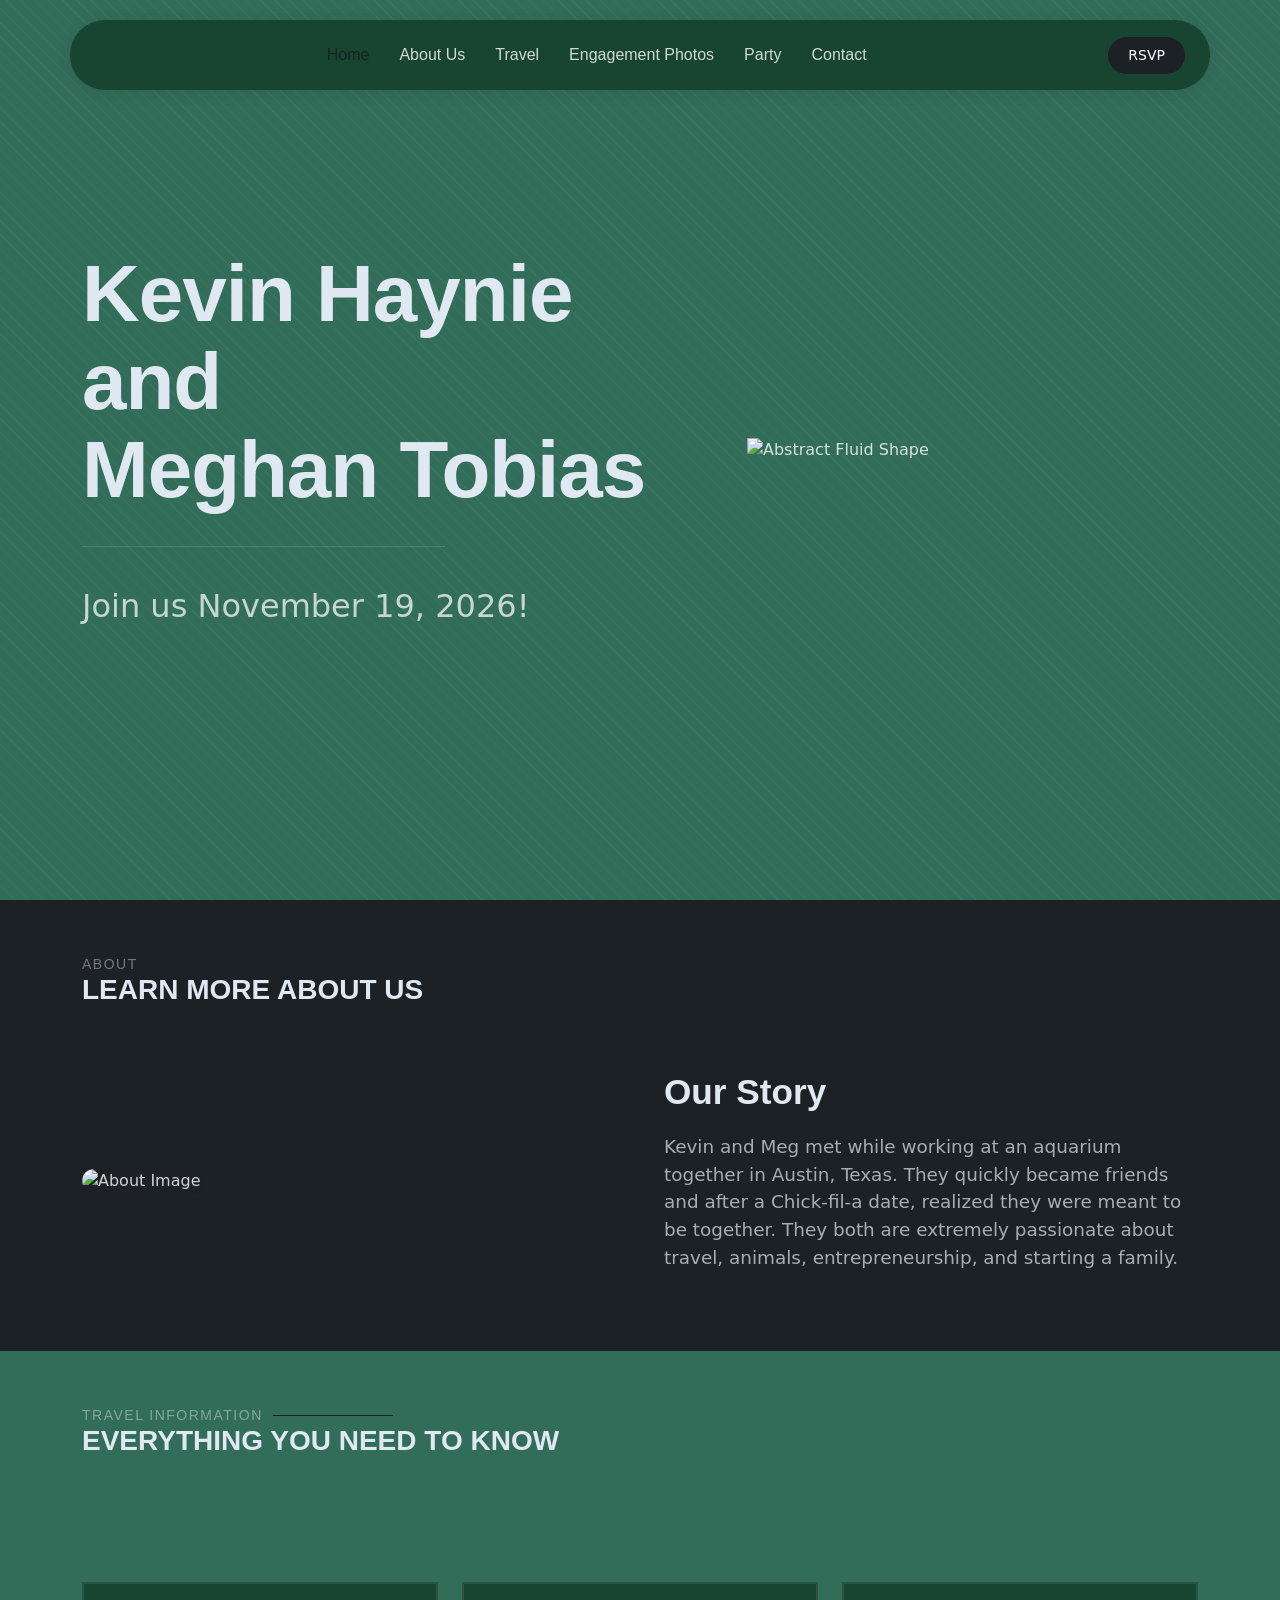
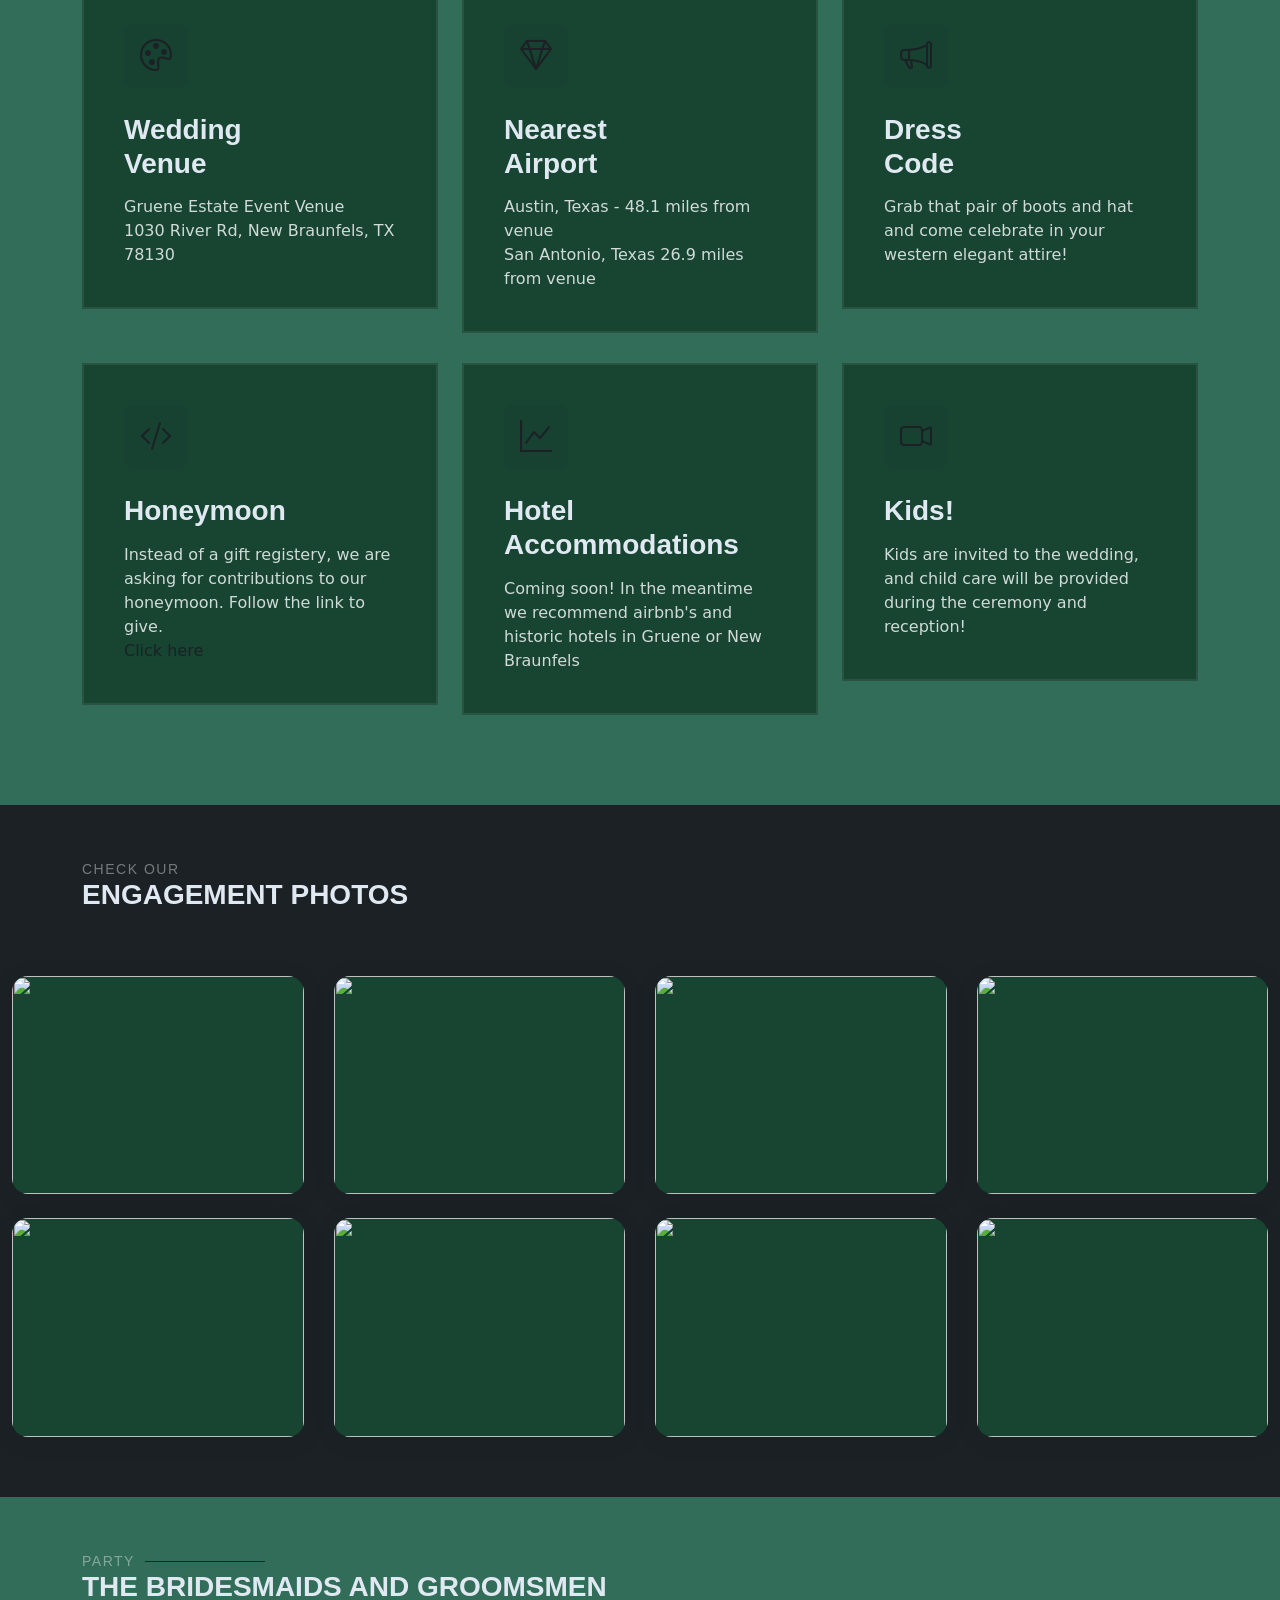
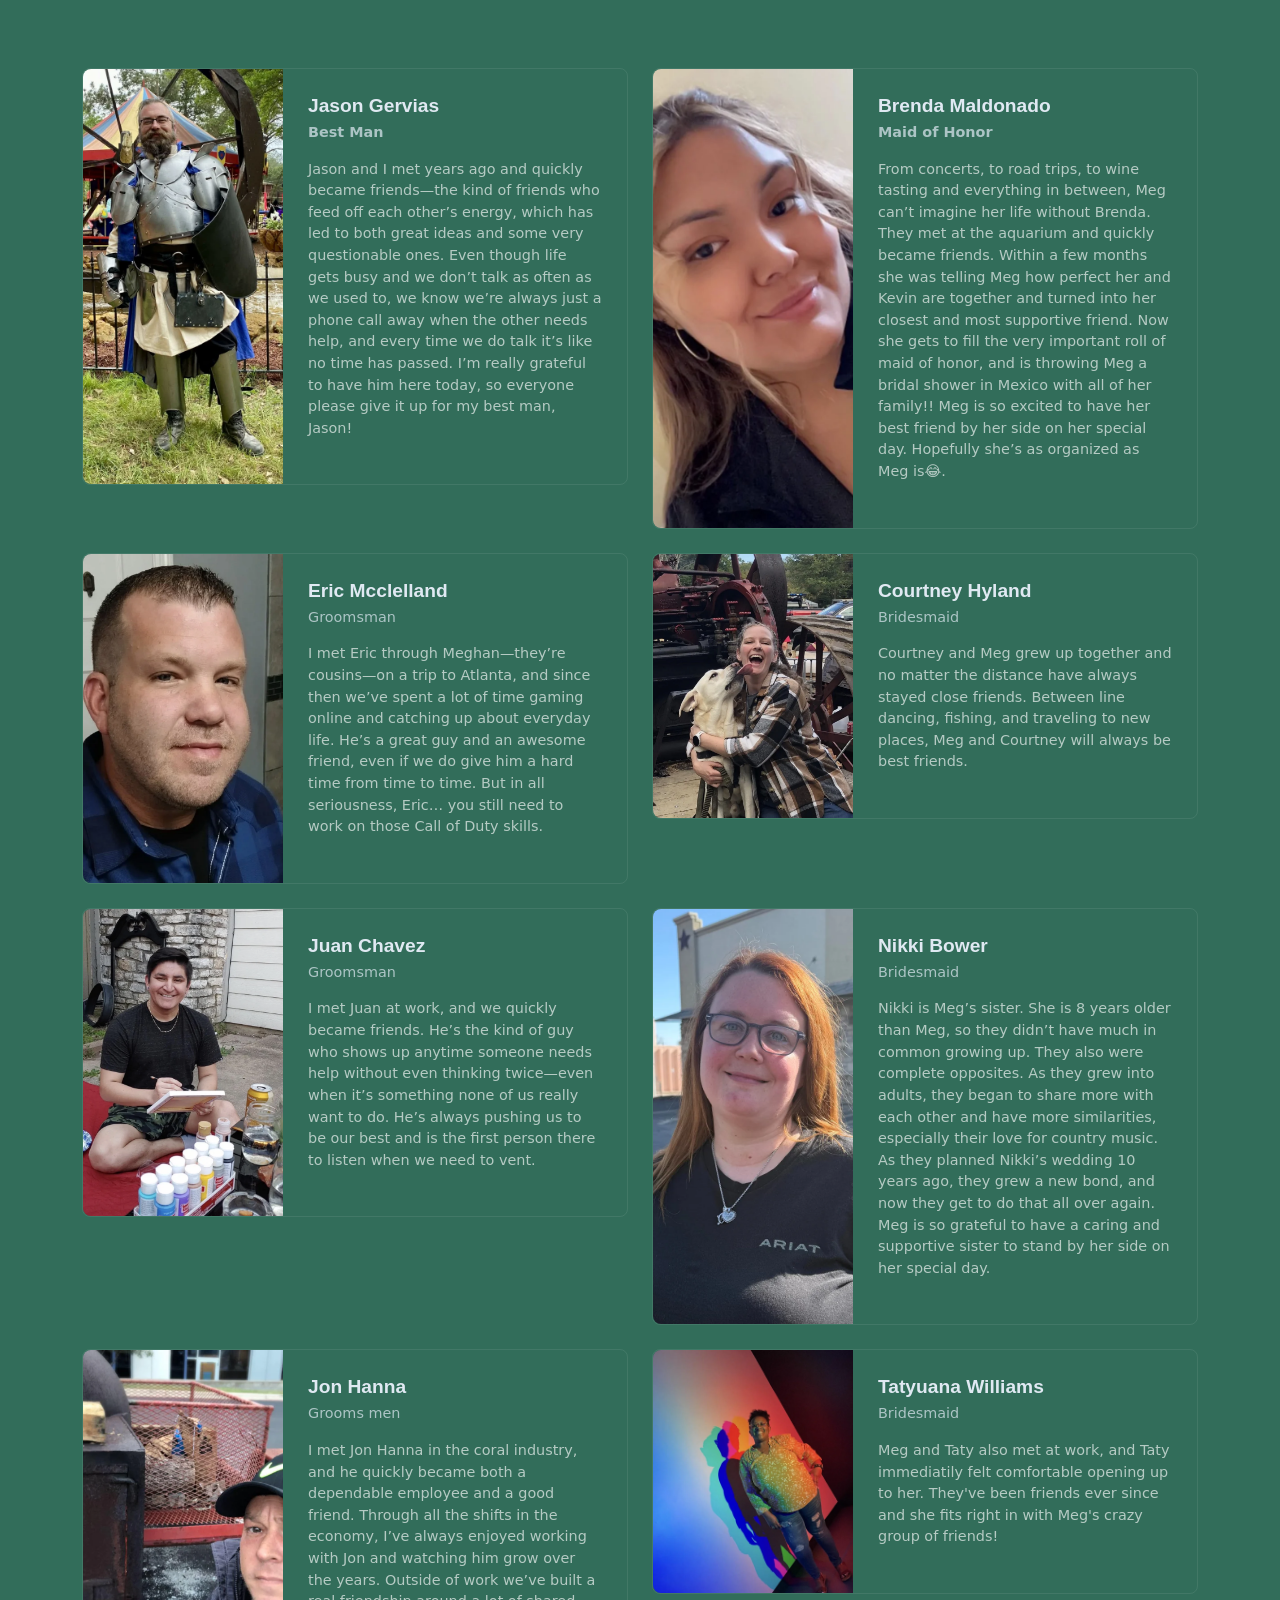
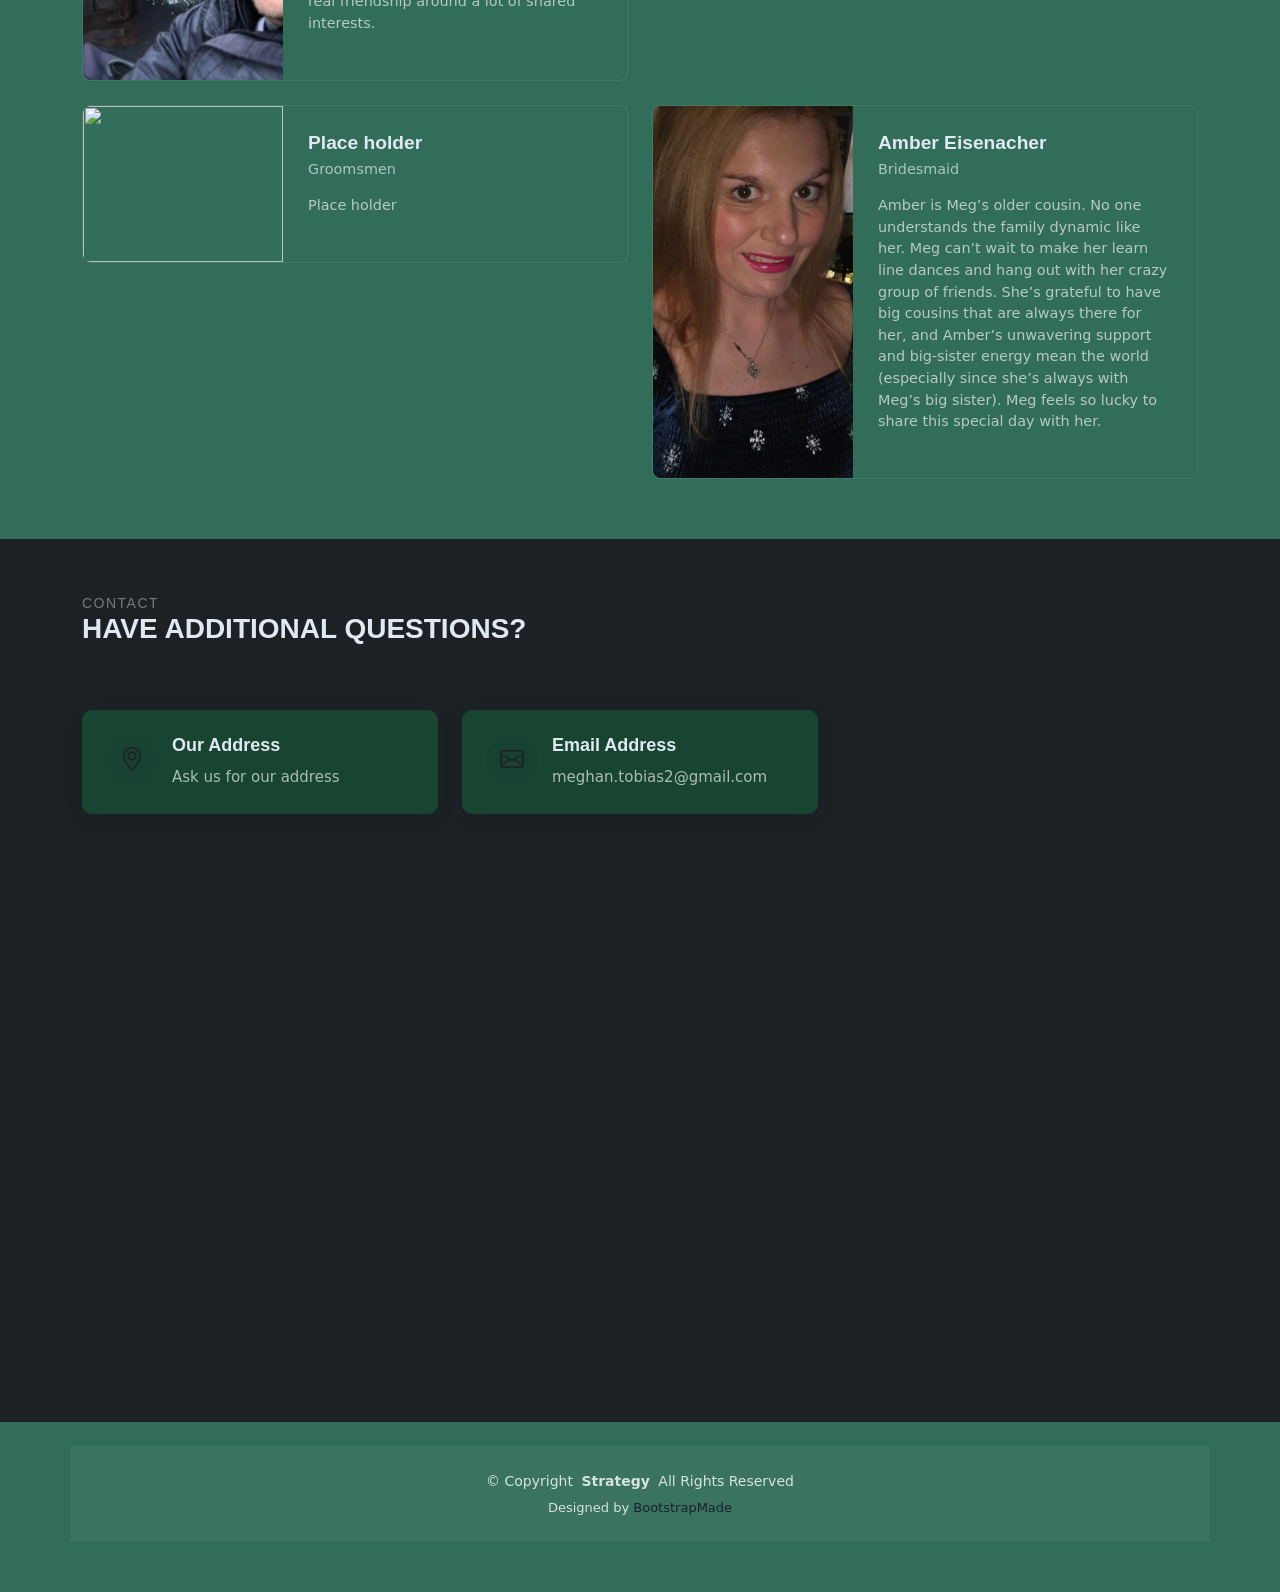
==== index.html @ b43ee555 "Strong tags added" ====
<!DOCTYPE html>
<html lang="en">

<head>
  <meta charset="utf-8">
  <meta content="width=device-width, initial-scale=1.0" name="viewport">
  <title>Meg and Kevin Wedding</title>
  <meta name="description" content="">
  <meta name="keywords" content="">

  <!-- Favicons -->
  <link href="assets/img/favicon-96x96.png" rel="icon">
  <link href="assets/img/apple-touch-icon.png" rel="apple-touch-icon">

  <!-- Fonts -->
    <link rel="preconnect" href="https://fonts.googleapis.com">
    <link rel="preconnect" href="https://fonts.gstatic.com" crossorigin>
    <link href="https://fonts.googleapis.com/css2?family=Parisienne&display=swap" rel="stylesheet">

  <!-- Vendor CSS Files -->
  <link href="assets/vendor/bootstrap/css/bootstrap.min.css" rel="stylesheet">
  <link href="assets/vendor/bootstrap-icons/bootstrap-icons.css" rel="stylesheet">
  <link href="assets/vendor/aos/aos.css" rel="stylesheet">
  <link href="assets/vendor/swiper/swiper-bundle.min.css" rel="stylesheet">
  <link href="assets/vendor/glightbox/css/glightbox.min.css" rel="stylesheet">

  <!-- Main CSS File -->
  <link href="assets/css/main.css" rel="stylesheet">

  <!-- =======================================================
  * Template Name: Strategy
  * Template URL: https://bootstrapmade.com/strategy-bootstrap-agency-template/
  * Updated: Jun 06 2025 with Bootstrap v5.3.6
  * Author: BootstrapMade.com
  * License: https://bootstrapmade.com/license/
  ======================================================== -->
</head>

<body class="index-page">

  <header id="header" class="header d-flex align-items-center fixed-top">
    <div class="header-container container-fluid container-xl position-relative d-flex align-items-center justify-content-between">

      <a href="index.html" class="logo d-flex align-items-center me-auto me-xl-0">
        <h1 class="sitename"></h1>
      </a>

      <nav id="navmenu" class="navmenu">
        <ul>
          <li><a href="#hero" class="active">Home</a></li>
          <li><a href="#about">About Us</a></li>
          <li><a href="#travel">Travel</a></li>
          <li><a href="#portfolio">Engagement Photos</a></li>
          <li><a href="#party">Party</a></li>
          <li><a href="#contact">Contact</a></li>
        </ul>
        <i class="mobile-nav-toggle d-xl-none bi bi-list"></i>
      </nav>

      <a class="btn-getstarted" href="https://docs.google.com/forms/d/e/1FAIpQLSdmXNMFAKTHrAi9WC4YSQ3NnbIPg3yH8W7Qk4vqEcaYvTSsUA/viewform?usp=sharing&ouid=114024419327415185485">RSVP</a>

    </div>
  </header>

  <main class="main">

    <!-- Hero Section -->
    <section id="hero" class="hero section">
      <div class="container">
        <div class="row">
          <div class="col-lg-7 content-col" data-aos="fade-up">
            <div class="content">
              <div class="agency-name">
                <h5></h5>
              </div>

              <div class="main-heading">
                <h1>Kevin Haynie <br> and <br>Meghan Tobias</h1>
              </div>

              <div class="divider"></div>

              <div class="description">
                <p>Join us November 19, 2026!</p>
              </div>
            </div>
          </div>

          <div class="col-lg-5" data-aos="zoom-out">
            <div class="visual-content">
              <div class="fluid-shape">
                <img src="assets/img/abstract/abstract-1.jpg" alt="Abstract Fluid Shape" class="fluid-img">
              </div>
            </div>
          </div>
        </div>
      </div>
    </section><!-- /Hero Section -->

    <!-- About Section -->
    <section id="about" class="about section">

      <!-- Section Title -->
      <div class="container section-title" data-aos="fade-up">
        <h2>About</h2>
        <div><span>Learn More</span> <span class="description-title">About Us</span></div>
      </div><!-- End Section Title -->

      <div class="container">

        <div class="row gx-5 align-items-center">
          <div class="col-lg-6" data-aos="fade-right" data-aos-delay="200">
            <div class="about-image position-relative">
              <img src="assets/img/about/about-portrait-1.jpg" class="img-fluid rounded-4 shadow-sm" alt="About Image" loading="lazy">
            </div>
          </div>

          <div class="col-lg-6 mt-4 mt-lg-0" data-aos="fade-left" data-aos-delay="300">
            <div class="about-content">
              <h2>Our Story</h2>
              <p class="lead">Kevin and Meg met while working at an aquarium together in Austin, Texas. They quickly became friends and after a Chick-fil-a date, realized they were meant to be together. They both are extremely passionate about travel, animals, entrepreneurship, and starting a family. </p>
            </div>
          </div>
        </div>
      </div>

    </section><!-- /Travel -->

    <!-- travel Section -->
    <section id="travel" class="travel section">

      <!-- Section Title -->
      <div class="container section-title" data-aos="fade-up">
        <h2>Travel Information</h2>
        <div><span>Everything you</span> <span class="description-title">need to know</span></div>
      </div><!-- End Section Title -->

      <div class="container" data-aos="fade-up" data-aos-delay="100">

        <div class="service-header">
          <div class="row align-items-center">
            <div class="col-lg-8 col-md-12">
              <div class="service-intro">
              </div>
            </div>
            <div class="col-lg-4 col-md-12">
            </div>
          </div>
        </div>

        <div class="row justify-content-center">
          <div class="col-lg-4 col-md-6" data-aos="fade-up" data-aos-delay="100">
            <div class="service-card position-relative z-1">
              <div class="service-icon">
                <i class="bi bi-palette"></i>
              </div>
              <a href="https://www.grueneestate.com/" class="card-action d-flex align-items-center justify-content-center rounded-circle">
                <i class="bi bi-arrow-up-right"></i>
              </a>
              <h3>
                <a href="https://www.grueneestate.com/">
                  Wedding <span>Venue</span>
                </a>
              </h3>
              <p>
                Gruene Estate Event Venue <br>1030 River Rd, New Braunfels, TX 78130
              </p>
            </div>
          </div>
          <div class="col-lg-4 col-md-6" data-aos="fade-up" data-aos-delay="200">
            <div class="service-card position-relative z-1">
              <div class="service-icon">
                <i class="bi bi-gem"></i>
              </div>
              <a href="https://www.travelocity.com/" class="card-action d-flex align-items-center justify-content-center rounded-circle">
                <i class="bi bi-arrow-up-right"></i>
              </a>
              <h3>
                <a href="https://www.travelocity.com/">
                  Nearest <span>Airport</span>
                </a>
              </h3>
              <p>
                Austin, Texas - 48.1 miles from venue <br> San Antonio, Texas 26.9 miles from venue
              </p>
            </div>
          </div>
          <div class="col-lg-4 col-md-6" data-aos="fade-up" data-aos-delay="300">
            <div class="service-card position-relative z-1">
              <div class="service-icon">
                <i class="bi bi-megaphone"></i>
              </div>
              <a href="https://www.bootbarn.com/" class="card-action d-flex align-items-center justify-content-center rounded-circle">
                <i class="bi bi-arrow-up-right"></i>
              </a>
              <h3>
                <a href="https://www.bootbarn.com/">
                  Dress <span>Code</span>
                </a>
              </h3>
              <p>
                Grab that pair of boots and hat and come celebrate in your western elegant attire!
              </p>
            </div>
          </div>
          <div class="col-lg-4 col-md-6" data-aos="fade-up" data-aos-delay="100">
            <div class="service-card position-relative z-1">
              <div class="service-icon">
                <i class="bi bi-code-slash"></i>
              </div>
              <a href="https://www.honeyfund.com/site/tobias-haynie-11-19-2026" class="card-action d-flex align-items-center justify-content-center rounded-circle">
                <i class="bi bi-arrow-up-right"></i>
              </a>
              <h3>
                <a href="https://www.honeyfund.com/site/tobias-haynie-11-19-2026">
                  Honeymoon <span></span>
                </a>
              </h3>
              <p>
                Instead of a gift registery, we are asking for contributions to our honeymoon. Follow the link to give. <br><a href="https://www.honeyfund.com/site/tobias-haynie-11-19-2026">Click here</a>
              </p>
            </div>
          </div>
          <div class="col-lg-4 col-md-6" data-aos="fade-up" data-aos-delay="200">
            <div class="service-card position-relative z-1">
              <div class="service-icon">
                <i class="bi bi-graph-up"></i>
              </div>
              <a href="service-details.html" class="card-action d-flex align-items-center justify-content-center rounded-circle">
                <i class="bi bi-arrow-up-right"></i>
              </a>
              <h3>
                <a href="service-details.html">
                  Hotel <span>Accommodations</span>
                </a>
              </h3>
              <p>
                Coming soon! In the meantime we recommend airbnb's and historic hotels in Gruene or New Braunfels
              </p>
            </div>
          </div>
          <div class="col-lg-4 col-md-6" data-aos="fade-up" data-aos-delay="300">
            <div class="service-card position-relative z-1">
              <div class="service-icon">
                <i class="bi bi-camera-video"></i>
              </div>
              <h3>
                <a href="service-details.html">
                  Kids!
                </a>
              </h3>
              <p>
                Kids are invited to the wedding, and child care will be provided during the ceremony and reception! 
              </p>
            </div>
          </div>
        </div>

      </div>

    </section><!-- /travel Section -->


    <!-- Portfolio Section -->
    <section id="portfolio" class="portfolio section">

      <!-- Section Title -->
      <div class="container section-title" data-aos="fade-up">
        <h2>Check Our</h2>
        <div><span>Engagement</span> <span class="description-title">Photos</span></div>
      </div><!-- End Section Title -->

      <div class="container-fluid" data-aos="fade-up" data-aos-delay="100">

        <div class="isotope-layout" data-default-filter="*" data-layout="masonry" data-sort="original-order">


          <div class="row g-4 isotope-container" data-aos="fade-up" data-aos-delay="300">

            <div class="col-xl-3 col-lg-4 col-md-6 portfolio-item isotope-item filter-ui">
              <article class="portfolio-entry">
                <figure class="entry-image">
                  <img src="assets/img/portfolio/portfolio-1.jpg" class="img-fluid" alt="" loading="lazy">
                  <div class="entry-overlay">
                    <div class="overlay-content">
                      <div class="entry-meta"></div>
                      <h3 class="entry-title"></h3>
                      <div class="entry-links">
                        <a href="assets/img/portfolio/portfolio-1.jpg" class="glightbox" data-gallery="portfolio-gallery-ui" data-glightbox="title: ">
                          <i class="bi bi-arrows-angle-expand"></i>
                        </a>
                      </div>
                    </div>
                  </div>
                </figure>
              </article>
            </div><!-- End Portfolio Item -->

            <div class="col-xl-3 col-lg-4 col-md-6 portfolio-item isotope-item filter-development">
              <article class="portfolio-entry">
                <figure class="entry-image">
                  <img src="assets/img/portfolio/portfolio-2.jpg" class="img-fluid" alt="" loading="lazy">
                  <div class="entry-overlay">
                    <div class="overlay-content">
                      <div class="entry-meta"></div>
                      <h3 class="entry-title"></h3>
                      <div class="entry-links">
                        <a href="assets/img/portfolio/portfolio-2.jpg" class="glightbox" data-gallery="portfolio-gallery-development" data-glightbox=>
                          <i class="bi bi-arrows-angle-expand"></i>
                        </a>
                      </div>
                    </div>
                  </div>
                </figure>
              </article>
            </div><!-- End Portfolio Item -->

            <div class="col-xl-3 col-lg-4 col-md-6 portfolio-item isotope-item filter-photography">
              <article class="portfolio-entry">
                <figure class="entry-image">
                  <img src="assets/img/portfolio/portfolio-3.jpg" class="img-fluid" alt="" loading="lazy">
                  <div class="entry-overlay">
                    <div class="overlay-content">
                      <div class="entry-meta"></div>
                      <h3 class="entry-title"></h3>
                      <div class="entry-links">
                        <a href="assets/img/portfolio/portfolio-3.jpg" class="glightbox" data-gallery="portfolio-gallery-photography" data-glightbox=>
                          <i class="bi bi-arrows-angle-expand"></i>
                        </a>
                      </div>
                    </div>
                  </div>
                </figure>
              </article>
            </div><!-- End Portfolio Item -->

            <div class="col-xl-3 col-lg-4 col-md-6 portfolio-item isotope-item filter-marketing">
              <article class="portfolio-entry">
                <figure class="entry-image">
                  <img src="assets/img/portfolio/portfolio-4.jpg" class="img-fluid" alt="" loading="lazy">
                  <div class="entry-overlay">
                    <div class="overlay-content">
                      <div class="entry-meta"></div>
                      <h3 class="entry-title"></h3>
                      <div class="entry-links">
                        <a href="assets/img/portfolio/portfolio-4.jpg" class="glightbox" data-gallery="portfolio-gallery-marketing" data-glightbox=>
                          <i class="bi bi-arrows-angle-expand"></i>
                        </a>
                      </div>
                    </div>
                  </div>
                </figure>
              </article>
            </div><!-- End Portfolio Item -->

            <div class="col-xl-3 col-lg-4 col-md-6 portfolio-item isotope-item filter-ui">
              <article class="portfolio-entry">
                <figure class="entry-image">
                  <img src="assets/img/portfolio/portfolio-5.jpg" class="img-fluid" alt="" loading="lazy">
                  <div class="entry-overlay">
                    <div class="overlay-content">
                      <div class="entry-meta"></div>
                      <h3 class="entry-title"></h3>
                      <div class="entry-links">
                        <a href="assets/img/portfolio/portfolio-5.jpg" class="glightbox" data-gallery="portfolio-gallery-ui" data-glightbox=>
                          <i class="bi bi-arrows-angle-expand"></i>
                        </a>
                      </div>
                    </div>
                  </div>
                </figure>
              </article>
            </div><!-- End Portfolio Item -->

            <div class="col-xl-3 col-lg-4 col-md-6 portfolio-item isotope-item filter-development">
              <article class="portfolio-entry">
                <figure class="entry-image">
                  <img src="assets/img/portfolio/portfolio-6.jpg" class="img-fluid" alt="" loading="lazy">
                  <div class="entry-overlay">
                    <div class="overlay-content">
                      <div class="entry-meta"></div>
                      <h3 class="entry-title"></h3>
                      <div class="entry-links">
                        <a href="assets/img/portfolio/portfolio-6.jpg" class="glightbox" data-gallery="portfolio-gallery-development" data-glightbox=>
                          <i class="bi bi-arrows-angle-expand"></i>
                        </a>
                      </div>
                    </div>
                  </div>
                </figure>
              </article>
            </div><!-- End Portfolio Item -->

            <div class="col-xl-3 col-lg-4 col-md-6 portfolio-item isotope-item filter-photography">
              <article class="portfolio-entry">
                <figure class="entry-image">
                  <img src="assets/img/portfolio/portfolio-7.jpg" class="img-fluid" alt="" loading="lazy">
                  <div class="entry-overlay">
                    <div class="overlay-content">
                      <div class="entry-meta"></div>
                      <h3 class="entry-title"></h3>
                      <div class="entry-links">
                        <a href="assets/img/portfolio/portfolio-7.jpg" class="glightbox" data-gallery="portfolio-gallery-photography" data-glightbox=>
                          <i class="bi bi-arrows-angle-expand"></i>
                        </a>
                      </div>
                    </div>
                  </div>
                </figure>
              </article>
            </div><!-- End Portfolio Item -->

            <div class="col-xl-3 col-lg-4 col-md-6 portfolio-item isotope-item filter-marketing">
              <article class="portfolio-entry">
                <figure class="entry-image">
                  <img src="assets/img/portfolio/portfolio-8.jpg" class="img-fluid" alt="" loading="lazy">
                  <div class="entry-overlay">
                    <div class="overlay-content">
                      <div class="entry-meta"></div>
                      <h3 class="entry-title"></h3>
                      <div class="entry-links">
                        <a href="assets/img/portfolio/portfolio-8.jpg" class="glightbox" data-gallery="portfolio-gallery-marketing" data-glightbox=>
                          <i class="bi bi-arrows-angle-expand"></i>
                        </a>
                      </div>
                    </div>
                  </div>
                </figure>
              </article>
            </div><!-- End Portfolio Item -->

          </div><!-- End Portfolio Container -->

        </div>

      </div>

    </section><!-- /Portfolio Section -->

    <!-- party Section -->
    <section id="party" class="party section light-background">

      <!-- Section Title -->
      <div class="container section-title" data-aos="fade-up">
        <h2>Party</h2>
        <div><span>The</span> <span class="description-title">Bridesmaids and Groomsmen</span></div>
      </div><!-- End Section Title -->

      <div class="container" data-aos="fade-up" data-aos-delay="100">

        <div class="row gy-4">

          <div class="col-lg-6" data-aos="fade-up" data-aos-delay="100">
            <div class="party-member d-flex">
              <div class="member-img">
                <img src="assets/img/person/person-m-1.webp" class="img-fluid" alt="" loading="lazy">
              </div>
              <div class="member-info flex-grow-1">
                <h4>Jason Gervias</h4>
                <span><strong>Best Man</strong></span>
                <p>Jason and I met years ago and quickly became friends—the kind of friends who feed off each other’s energy, which has led to both great ideas and some very questionable ones. Even though life gets busy and we don’t talk as often as we used to, we know we’re always just a phone call away when the other needs help, and every time we do talk it’s like no time has passed. I’m really grateful to have him here today, so everyone please give it up for my best man, Jason!</p>
              </div>
            </div>
          </div><!-- End party Member -->

          <div class="col-lg-6" data-aos="fade-up" data-aos-delay="200">
            <div class="party-member d-flex">
              <div class="member-img">
                <img src="assets/img/person/person-f-1.webp" class="img-fluid" alt="" loading="lazy">
              </div>
              <div class="member-info flex-grow-1">
                <h4>Brenda Maldonado</h4>
                <span><strong>Maid of Honor</strong></span>
                <p>From concerts, to road trips, to wine tasting and everything in between, Meg can’t imagine her life without Brenda. They met at the aquarium and quickly became friends. Within a few months she was telling Meg how perfect her and Kevin are together and turned into her closest  and most supportive friend. Now she gets to fill the very important roll of maid of honor, and is throwing Meg a bridal shower in Mexico with all of her family!! Meg is so excited to have her best friend by her side on her special day. Hopefully she’s as organized as Meg is😂.</p>
              </div>
            </div>
          </div><!-- End party Member -->

          <div class="col-lg-6" data-aos="fade-up" data-aos-delay="300">
            <div class="party-member d-flex">
              <div class="member-img">
                <img src="assets/img/person/person-m-2.webp" class="img-fluid" alt="" loading="lazy">
              </div>
              <div class="member-info flex-grow-1">
                <h4>Eric Mcclelland</h4>
                <span>Groomsman</span>
                <p>I met Eric through Meghan—they’re cousins—on a trip to Atlanta, and since then we’ve spent a lot of time gaming online and catching up about everyday life. He’s a great guy and an awesome friend, even if we do give him a hard time from time to time. But in all seriousness, Eric… you still need to work on those Call of Duty skills.</p>
              </div>
            </div>
          </div><!-- End party Member -->

          <div class="col-lg-6" data-aos="fade-up" data-aos-delay="400">
            <div class="party-member d-flex">
              <div class="member-img">
                <img src="assets/img/person/person-f-2.webp" class="img-fluid" alt="" loading="lazy">
              </div>
              <div class="member-info flex-grow-1">
                <h4>Courtney Hyland</h4>
                <span>Bridesmaid</span>
                <p>Courtney and Meg grew up together and no matter the distance have always stayed close friends. Between line dancing, fishing, and traveling to new places, Meg and Courtney will always be best friends. </p>
              </div>
            </div>
          </div><!-- End party Member -->

          <div class="col-lg-6" data-aos="fade-up" data-aos-delay="500">
            <div class="party-member d-flex">
              <div class="member-img">
                <img src="assets/img/person/person-m-3.webp" class="img-fluid" alt="" loading="lazy">
              </div>
              <div class="member-info flex-grow-1">
                <h4>Juan Chavez</h4>
                <span>Groomsman</span>
                <p>I met Juan at work, and we quickly became friends. He’s the kind of guy who shows up anytime someone needs help without even thinking twice—even when it’s something none of us really want to do. He’s always pushing us to be our best and is the first person there to listen when we need to vent.</p>

              </div>
            </div>
          </div><!-- End party Member -->

          <div class="col-lg-6" data-aos="fade-up" data-aos-delay="600">
            <div class="party-member d-flex">
              <div class="member-img">
                <img src="assets/img/person/person-f-3.webp" class="img-fluid" alt="" loading="lazy">
              </div>
              <div class="member-info flex-grow-1">
                <h4>Nikki Bower</h4>
                <span>Bridesmaid</span>
                <p>Nikki is Meg’s sister. She is 8 years older than Meg, so they didn’t have much in common growing up. They also were complete opposites. As they grew into adults, they began to share more with each other and have more similarities, especially their love for country music. As they planned Nikki’s wedding 10 years ago, they grew a new bond, and now they get to do that all over again. Meg is so grateful to have a caring and supportive sister to stand by her side on her special day.</p>
              </div>
            </div>
          </div><!-- End party Member -->

          <div class="col-lg-6" data-aos="fade-up" data-aos-delay="600">
            <div class="party-member d-flex">
              <div class="member-img">
                <img src="assets/img/person/person-m-4.webp" class="img-fluid" alt="" loading="lazy">
              </div>
              <div class="member-info flex-grow-1">
                <h4>Jon Hanna</h4>
                <span>Grooms men</span>
                <p>I met Jon Hanna in the coral industry, and he quickly became both a dependable employee and a good friend. Through all the shifts in the economy, I’ve always enjoyed working with Jon and watching him grow over the years. Outside of work we’ve built a real friendship around a lot of shared interests.</p>
              </div>
            </div>
          </div><!-- End party Member -->

          <div class="col-lg-6" data-aos="fade-up" data-aos-delay="600">
            <div class="party-member d-flex">
              <div class="member-img">
                <img src="assets/img/person/person-f-4.webp" class="img-fluid" alt="" loading="lazy">
              </div>
              <div class="member-info flex-grow-1">
                <h4>Tatyuana Williams</h4>
                <span>Bridesmaid</span>
                <p>Meg and Taty also met at work, and Taty immediatily felt comfortable opening up to her. They've been friends ever since and she fits right in with Meg's crazy group of friends!</p>
              </div>
            </div>
          </div><!-- End party Member -->

          <div class="col-lg-6" data-aos="fade-up" data-aos-delay="600">
            <div class="party-member d-flex">
              <div class="member-img">
                <img src="assets/img/person/person-m-5.webp" class="img-fluid" alt="" loading="lazy">
              </div>
              <div class="member-info flex-grow-1">
                <h4>Place holder</h4>
                <span>Groomsmen</span>
                <p>Place holder</p>
              </div>
            </div>
          </div><!-- End party Member -->

          <div class="col-lg-6" data-aos="fade-up" data-aos-delay="600">
            <div class="party-member d-flex">
              <div class="member-img">
                <img src="assets/img/person/person-f-5.webp" class="img-fluid" alt="" loading="lazy">
              </div>
              <div class="member-info flex-grow-1">
                <h4>Amber Eisenacher</h4>
                <span>Bridesmaid</span>
                <p>Amber is Meg’s older cousin. No one understands the family dynamic like her. Meg can’t wait to make her learn line dances and hang out with her crazy group of friends. She’s grateful to have big cousins that are always there for her, and Amber’s unwavering support and big-sister energy mean the world (especially since she’s always with Meg’s big sister). Meg feels so lucky to share this special day with her.</p>
              </div>
            </div>
          </div><!-- End party Member -->

        </div>

      </div>

    </section><!-- /party Section -->

    <!-- Contact Section -->
    <section id="contact" class="contact section">

      <!-- Section Title -->
      <div class="container section-title" data-aos="fade-up">
        <h2>Contact</h2>
        <div><span>Have Additional</span> <span class="description-title">Questions?</span></div>
      </div><!-- End Section Title -->

      <div class="container" data-aos="fade-up" data-aos-delay="100">

        <!-- Contact Info Boxes -->
        <div class="row gy-4 mb-5">
          <div class="col-lg-4" data-aos="fade-up" data-aos-delay="100">
            <div class="contact-info-box">
              <div class="icon-box">
                <i class="bi bi-geo-alt"></i>
              </div>
              <div class="info-content">
                <h4>Our Address</h4>
                <p>Ask us for our address</p>
              </div>
            </div>
          </div>

          <div class="col-lg-4" data-aos="fade-up" data-aos-delay="200">
            <div class="contact-info-box">
              <div class="icon-box">
                <i class="bi bi-envelope"></i>
              </div>
              <div class="info-content">
                <h4>Email Address</h4>
                <p>meghan.tobias2@gmail.com</p>
              </div>
            </div>
          </div>
        </div>

      </div>

      <!-- Google Maps (Full Width) -->
      <div class="map-section" data-aos="fade-up" data-aos-delay="200">
        <iframe src="https://www.google.com/maps/embed?pb=!1m18!1m12!1m3!1d5827.104280418137!2d-98.12474122238204!3d29.72506161968064!2m3!1f0!2f0!3f0!3m2!1i1024!2i768!4f13.1!3m3!1m2!1s0x865ca2ad56261941%3A0xf6071b0dec23133c!2sGruene%20Estate%20Event%20Venue!5e0!3m2!1sen!2sus!4v1768530767119!5m2!1sen!2sus" width="600" height="450" style="border:0;" allowfullscreen="" loading="lazy" referrerpolicy="no-referrer-when-downgrade"></iframe>" width="100%" height="500" style="border:0;" allowfullscreen="" loading="lazy" referrerpolicy="no-referrer-when-downgrade"></iframe>
      </div>


    </section><!-- /Contact Section -->

  </main>

  <footer id="footer" class="footer">

   

    <div class="container copyright text-center mt-4">
      <p>© <span>Copyright</span> <strong class="px-1 sitename">Strategy</strong> <span>All Rights Reserved</span></p>
      <div class="credits">
        <!-- All the links in the footer should remain intact. -->
        <!-- You can delete the links only if you've purchased the pro version. -->
        <!-- Licensing information: https://bootstrapmade.com/license/ -->
        <!-- Purchase the pro version with working PHP/AJAX contact form: [buy-url] -->
        Designed by <a href="https://bootstrapmade.com/">BootstrapMade</a>
      </div>
    </div>

  </footer>

  <!-- Scroll Top -->
  <a href="#" id="scroll-top" class="scroll-top d-flex align-items-center justify-content-center"><i class="bi bi-arrow-up-short"></i></a>

  <!-- Preloader -->
  <div id="preloader"></div>

  <!-- Vendor JS Files -->
  <script src="assets/vendor/bootstrap/js/bootstrap.bundle.min.js"></script>
  <script src="assets/vendor/php-email-form/validate.js"></script>
  <script src="assets/vendor/aos/aos.js"></script>
  <script src="assets/vendor/swiper/swiper-bundle.min.js"></script>
  <script src="assets/vendor/glightbox/js/glightbox.min.js"></script>
  <script src="assets/vendor/imagesloaded/imagesloaded.pkgd.min.js"></script>
  <script src="assets/vendor/isotope-layout/isotope.pkgd.min.js"></script>

  <!-- Main JS File -->
  <script src="assets/js/main.js"></script>

</body>

</html>
---- assets/css/main.css ----
/**
* Template Name: Strategy
* Template URL: https://bootstrapmade.com/strategy-bootstrap-agency-template/
* Updated: Jun 06 2025 with Bootstrap v5.3.6
* Author: BootstrapMade.com
* License: https://bootstrapmade.com/license/
*/

/*--------------------------------------------------------------
# Font & Color Variables
# Help: https://bootstrapmade.com/color-system/
--------------------------------------------------------------*/
/* Fonts */
:root {
  --default-font: "Story Script",  system-ui, -apple-system, "Segoe UI", Roboto, "Helvetica Neue", Arial, "Noto Sans", "Liberation Sans", sans-serif, "Apple Color Emoji", "Segoe UI Emoji", "Segoe UI Symbol", "Noto Color Emoji";
  --heading-font: "Story Script",  sans-serif;
  --nav-font: "Story Script",  sans-serif;
}

/* Global Colors - The following color variables are used throughout the website. Updating them here will change the color scheme of the entire website */
:root { 
  --background-color: #326d5a; /* Background color for the entire website, including individual sections */
  --default-color: rgba(255, 255, 255, 0.8); /* Default color used for the majority of the text content across the entire website */
  --heading-color: #e0e9f2; /* Color for headings, subheadings and title throughout the website */
  --accent-color: #1b2125; /* Accent color that represents your brand on the website. It's used for buttons, links, and other elements that need to stand out */
  --surface-color: #174532; /* The surface color is used as a background of boxed elements within sections, such as cards, icon boxes, or other elements that require a visual separation from the global background. */
  --contrast-color: #ffffff; /* Contrast color for text, ensuring readability against backgrounds of accent, heading, or default colors. */
}

/* Nav Menu Colors - The following color variables are used specifically for the navigation menu. They are separate from the global colors to allow for more customization options */
:root {
  --nav-color: rgba(255, 255, 255, 0.8);  /* The default color of the main navmenu links */
  --nav-hover-color: #1b2125; /* Applied to main navmenu links when they are hovered over or active */
  --nav-mobile-background-color: #29343a; /* Used as the background color for mobile navigation menu */
  --nav-dropdown-background-color: #29343a; /* Used as the background color for dropdown items that appear when hovering over primary navigation items */
  --nav-dropdown-color: rgba(255, 255, 255, 0.8); /* Used for navigation links of the dropdown items in the navigation menu. */
  --nav-dropdown-hover-color: #1b2125; /* Similar to --nav-hover-color, this color is applied to dropdown navigation links when they are hovered over. */
}

/* Color Presets - These classes override global colors when applied to any section or element, providing reuse of the sam color scheme. */

.light-background {
  --background-color: #326d5a;
  --surface-color: #b4c8d;
}

.dark-background {
  --background-color: #060606;
  --default-color: #ffffff;
  --heading-color: #ffffff;
  --surface-color: #252525;
  --contrast-color: #ffffff;
}

/* Smooth scroll */
:root {
  scroll-behavior: smooth;
}

/*--------------------------------------------------------------
# General Styling & Shared Classes
--------------------------------------------------------------*/
body {
  color: var(--default-color);
  background-color: var(--background-color);
  font-family: var(--default-font);
}

a {
  color: var(--accent-color);
  text-decoration: none;
  transition: 0.3s;
}

a:hover {
  color: color-mix(in srgb, var(--accent-color), transparent 25%);
  text-decoration: none;
}

h1,
h2,
h3,
h4,
h5,
h6 {
  color: var(--heading-color);
  font-family: var(--heading-font);
}

/* PHP Email Form Messages
------------------------------*/
.php-email-form .error-message {
  display: none;
  background: #df1529;
  color: #ffffff;
  text-align: left;
  padding: 15px;
  margin-bottom: 24px;
  font-weight: 600;
}

.php-email-form .sent-message {
  display: none;
  color: #ffffff;
  background: #059652;
  text-align: center;
  padding: 15px;
  margin-bottom: 24px;
  font-weight: 600;
}

.php-email-form .loading {
  display: none;
  background: var(--surface-color);
  text-align: center;
  padding: 15px;
  margin-bottom: 24px;
}

.php-email-form .loading:before {
  content: "";
  display: inline-block;
  border-radius: 50%;
  width: 24px;
  height: 24px;
  margin: 0 10px -6px 0;
  border: 3px solid var(--accent-color);
  border-top-color: var(--surface-color);
  animation: php-email-form-loading 1s linear infinite;
}

@keyframes php-email-form-loading {
  0% {
    transform: rotate(0deg);
  }

  100% {
    transform: rotate(360deg);
  }
}

/*--------------------------------------------------------------
# Global Header
--------------------------------------------------------------*/
.header {
  --background-color: rgba(255, 255, 255, 0);
  color: var(--default-color);
  background-color: var(--background-color);
  padding: 20px 0;
  transition: all 0.5s;
  z-index: 997;
}

.header .header-container {
  background: var(--surface-color);
  border-radius: 50px;
  padding: 5px 25px 5px 30px;
  box-shadow: 0px 2px 15px rgba(0, 0, 0, 0.1);
}

.header .logo {
  line-height: 1;
}

.header .logo img {
  max-height: 36px;
  margin-right: 8px;
}

.header .logo h1 {
  font-size: 20px;
  margin: 0;
  font-weight: 600;
  text-transform: uppercase;
  letter-spacing: 1.5px;
  color: var(--heading-color);
}

.header .btn-getstarted,
.header .btn-getstarted:focus {
  color: var(--contrast-color);
  background: #1b2125;
  font-size: 14px;
  padding: 8px 20px;
  margin: 0 0 0 30px;
  border-radius: 50px;
  transition: 0.3s;
}

.header .btn-getstarted:hover,
.header .btn-getstarted:focus:hover {
  color: var(--contrast-color);
  background: color-mix(in srgb, var(--accent-color), transparent 15%);
}

@media (max-width: 1200px) {
  .header {
    padding-top: 10px;
  }

  .header .header-container {
    margin-left: 10px;
    margin-right: 10px;
    padding: 10px 5px 10px 15px;
  }

  .header .logo {
    order: 1;
  }

  .header .btn-getstarted {
    order: 2;
    margin: 0 10px 0 0;
    padding: 6px 15px;
  }

  .header .navmenu {
    order: 3;
  }
}

/*--------------------------------------------------------------
# Navigation Menu
--------------------------------------------------------------*/
/* Navmenu - Desktop */
@media (min-width: 1200px) {
  .navmenu {
    padding: 0;
  }

  .navmenu ul {
    margin: 0;
    padding: 0;
    display: flex;
    list-style: none;
    align-items: center;
  }

  .navmenu li {
    position: relative;
  }

  .navmenu a,
  .navmenu a:focus {
    color: var(--nav-color);
    padding: 18px 15px;
    font-size: 16px;
    font-family: var(--nav-font);
    font-weight: 400;
    display: flex;
    align-items: center;
    justify-content: space-between;
    white-space: nowrap;
    transition: 0.3s;
  }

  .navmenu a i,
  .navmenu a:focus i {
    font-size: 12px;
    line-height: 0;
    margin-left: 5px;
    transition: 0.3s;
  }

  .navmenu li:last-child a {
    padding-right: 0;
  }

  .navmenu li:hover>a,
  .navmenu .active,
  .navmenu .active:focus {
    color: var(--nav-hover-color);
  }

  .navmenu .dropdown ul {
    margin: 0;
    padding: 10px 0;
    background: var(--nav-dropdown-background-color);
    display: block;
    position: absolute;
    visibility: hidden;
    left: 14px;
    top: 130%;
    opacity: 0;
    transition: 0.3s;
    border-radius: 4px;
    z-index: 99;
    box-shadow: 0px 0px 30px rgba(0, 0, 0, 0.1);
  }

  .navmenu .dropdown ul li {
    min-width: 200px;
  }

  .navmenu .dropdown ul a {
    padding: 10px 20px;
    font-size: 15px;
    text-transform: none;
    color: var(--nav-dropdown-color);
  }

  .navmenu .dropdown ul a i {
    font-size: 12px;
  }

  .navmenu .dropdown ul a:hover,
  .navmenu .dropdown ul .active:hover,
  .navmenu .dropdown ul li:hover>a {
    color: var(--nav-dropdown-hover-color);
  }

  .navmenu .dropdown:hover>ul {
    opacity: 1;
    top: 100%;
    visibility: visible;
  }

  .navmenu .dropdown .dropdown ul {
    top: 0;
    left: -90%;
    visibility: hidden;
  }

  .navmenu .dropdown .dropdown:hover>ul {
    opacity: 1;
    top: 0;
    left: -100%;
    visibility: visible;
  }
}

/* Navmenu - Mobile */
@media (max-width: 1199px) {
  .mobile-nav-toggle {
    color: var(--nav-color);
    font-size: 28px;
    line-height: 0;
    margin-right: 10px;
    cursor: pointer;
    transition: color 0.3s;
  }

  .navmenu {
    padding: 0;
    z-index: 9997;
  }

  .navmenu ul {
    display: none;
    list-style: none;
    position: absolute;
    inset: 60px 20px 20px 20px;
    padding: 10px 0;
    margin: 0;
    border-radius: 6px;
    background-color: var(--nav-mobile-background-color);
    overflow-y: auto;
    transition: 0.3s;
    z-index: 9998;
    box-shadow: 0px 0px 30px rgba(0, 0, 0, 0.1);
  }

  .navmenu a,
  .navmenu a:focus {
    color: var(--nav-dropdown-color);
    padding: 10px 20px;
    font-family: var(--nav-font);
    font-size: 17px;
    font-weight: 500;
    display: flex;
    align-items: center;
    justify-content: space-between;
    white-space: nowrap;
    transition: 0.3s;
  }

  .navmenu a i,
  .navmenu a:focus i {
    font-size: 12px;
    line-height: 0;
    margin-left: 5px;
    width: 30px;
    height: 30px;
    display: flex;
    align-items: center;
    justify-content: center;
    border-radius: 50%;
    transition: 0.3s;
    background-color: color-mix(in srgb, var(--accent-color), transparent 90%);
  }

  .navmenu a i:hover,
  .navmenu a:focus i:hover {
    background-color: var(--accent-color);
    color: var(--contrast-color);
  }

  .navmenu a:hover,
  .navmenu .active,
  .navmenu .active:focus {
    color: var(--nav-dropdown-hover-color);
  }

  .navmenu .active i,
  .navmenu .active:focus i {
    background-color: var(--accent-color);
    color: var(--contrast-color);
    transform: rotate(180deg);
  }

  .navmenu .dropdown ul {
    position: static;
    display: none;
    z-index: 99;
    padding: 10px 0;
    margin: 10px 20px;
    background-color: var(--nav-dropdown-background-color);
    border: 1px solid color-mix(in srgb, var(--default-color), transparent 90%);
    box-shadow: none;
    transition: all 0.5s ease-in-out;
  }

  .navmenu .dropdown ul ul {
    background-color: rgba(33, 37, 41, 0.1);
  }

  .navmenu .dropdown>.dropdown-active {
    display: block;
    background-color: rgba(33, 37, 41, 0.03);
  }

  .mobile-nav-active {
    overflow: hidden;
  }

  .mobile-nav-active .mobile-nav-toggle {
    color: #fff;
    position: absolute;
    font-size: 32px;
    top: 15px;
    right: 15px;
    margin-right: 0;
    z-index: 9999;
  }

  .mobile-nav-active .navmenu {
    position: fixed;
    overflow: hidden;
    inset: 0;
    background: rgba(33, 37, 41, 0.8);
    transition: 0.3s;
  }

  .mobile-nav-active .navmenu>ul {
    display: block;
  }
}

/*--------------------------------------------------------------
# Global Footer
--------------------------------------------------------------*/
.footer {
  color: var(--default-color);
  background-color: var(--background-color);
  font-size: 14px;
  padding-bottom: 50px;
  position: relative;
}

.footer .footer-top {
  padding-top: 50px;
  border-top: 1px solid color-mix(in srgb, var(--default-color), transparent 90%);
}

.footer .footer-about .logo {
  line-height: 1;
  margin-bottom: 25px;
}

.footer .footer-about .logo img {
  max-height: 40px;
  margin-right: 6px;
}

.footer .footer-about .logo span {
  color: var(--heading-color);
  font-size: 30px;
  font-weight: 700;
  letter-spacing: 1px;
  font-family: var(--heading-font);
}

.footer .footer-about p {
  font-size: 14px;
  font-family: var(--heading-font);
}

.footer .social-links a {
  display: flex;
  align-items: center;
  justify-content: center;
  width: 40px;
  height: 40px;
  border-radius: 50%;
  border: 1px solid color-mix(in srgb, var(--default-color), transparent 50%);
  font-size: 16px;
  color: color-mix(in srgb, var(--default-color), transparent 50%);
  margin-right: 10px;
  transition: 0.3s;
}

.footer .social-links a:hover {
  color: var(--accent-color);
  border-color: var(--accent-color);
}

.footer h4 {
  font-size: 16px;
  font-weight: bold;
  position: relative;
  padding-bottom: 12px;
}

.footer .footer-links {
  margin-bottom: 30px;
}

.footer .footer-links ul {
  list-style: none;
  padding: 0;
  margin: 0;
}

.footer .footer-links ul i {
  padding-right: 2px;
  font-size: 12px;
  line-height: 0;
}

.footer .footer-links ul li {
  padding: 10px 0;
  display: flex;
  align-items: center;
}

.footer .footer-links ul li:first-child {
  padding-top: 0;
}

.footer .footer-links ul a {
  color: color-mix(in srgb, var(--default-color), transparent 20%);
  display: inline-block;
  line-height: 1;
}

.footer .footer-links ul a:hover {
  color: var(--accent-color);
}

.footer .footer-contact p {
  margin-bottom: 5px;
}

.footer .copyright {
  padding-top: 25px;
  padding-bottom: 25px;
  background-color: color-mix(in srgb, var(--default-color), transparent 95%);
}

.footer .copyright p {
  margin-bottom: 0;
}

.footer .credits {
  margin-top: 6px;
  font-size: 13px;
}

/*--------------------------------------------------------------
# Preloader
--------------------------------------------------------------*/
#preloader {
  position: fixed;
  inset: 0;
  z-index: 999999;
  overflow: hidden;
  background: var(--background-color);
  transition: all 0.6s ease-out;
}

#preloader:before {
  content: "";
  position: fixed;
  top: calc(50% - 30px);
  left: calc(50% - 30px);
  border: 6px solid #ffffff;
  border-color: var(--accent-color) transparent var(--accent-color) transparent;
  border-radius: 50%;
  width: 60px;
  height: 60px;
  animation: animate-preloader 1.5s linear infinite;
}

@keyframes animate-preloader {
  0% {
    transform: rotate(0deg);
  }

  100% {
    transform: rotate(360deg);
  }
}

/*--------------------------------------------------------------
# Scroll Top Button
--------------------------------------------------------------*/
.scroll-top {
  position: fixed;
  visibility: hidden;
  opacity: 0;
  right: 15px;
  bottom: -15px;
  z-index: 99999;
  background-color: var(--accent-color);
  width: 44px;
  height: 44px;
  border-radius: 50px;
  transition: all 0.4s;
}

.scroll-top i {
  font-size: 24px;
  color: var(--contrast-color);
  line-height: 0;
}

.scroll-top:hover {
  background-color: color-mix(in srgb, var(--accent-color), transparent 20%);
  color: var(--contrast-color);
}

.scroll-top.active {
  visibility: visible;
  opacity: 1;
  bottom: 15px;
}

/*--------------------------------------------------------------
# Disable aos animation delay on mobile devices
--------------------------------------------------------------*/
@media screen and (max-width: 768px) {
  [data-aos-delay] {
    transition-delay: 0 !important;
  }
}

/*--------------------------------------------------------------
# Global Page Titles & Breadcrumbs
--------------------------------------------------------------*/
.page-title {
  color: var(--default-color);
  background-color: var(--background-color);
  background-size: cover;
  background-position: center;
  background-repeat: no-repeat;
  padding: 160px 0 80px 0;
  text-align: center;
  position: relative;
}

.page-title::after {
  content: "";
  position: absolute;
  top: 0;
  left: 0;
  right: 0;
  bottom: 0;
  background-image: repeating-linear-gradient(45deg, rgba(255, 255, 255, 0.02) 0px, rgba(255, 255, 255, 0.05) 1px, transparent 1px, transparent 10px);
  z-index: 1;
}

.page-title h1 {
  font-size: 42px;
  font-weight: 700;
  margin-bottom: 10px;
}

.page-title .breadcrumbs ol {
  display: flex;
  flex-wrap: wrap;
  list-style: none;
  justify-content: center;
  padding: 0;
  margin: 0;
  font-size: 16px;
  font-weight: 400;
}

.page-title .breadcrumbs ol li+li {
  padding-left: 10px;
}

.page-title .breadcrumbs ol li+li::before {
  content: "/";
  display: inline-block;
  padding-right: 10px;
  color: color-mix(in srgb, var(--default-color), transparent 50%);
}

/*--------------------------------------------------------------
# Global Sections
--------------------------------------------------------------*/
section,
.section {
  color: var(--default-color);
  background-color: var(--background-color);
  padding: 60px 0;
  scroll-margin-top: 90px;
  overflow: clip;
}

@media (max-width: 1199px) {

  section,
  .section {
    scroll-margin-top: 66px;
  }
}

/*--------------------------------------------------------------
# Global Section Titles
--------------------------------------------------------------*/
.section-title {
  padding-bottom: 60px;
  position: relative;
}

.section-title h2 {
  font-size: 14px;
  font-weight: 500;
  padding: 0;
  line-height: 1px;
  margin: 0;
  letter-spacing: 1.5px;
  text-transform: uppercase;
  color: color-mix(in srgb, var(--default-color), transparent 50%);
  position: relative;
}

.section-title h2::after {
  content: "";
  width: 120px;
  height: 1px;
  display: inline-block;
  background: var(--accent-color);
  margin: 4px 10px;
}

.section-title div {
  color: var(--heading-color);
  margin: 0;
  margin: 0;
  font-size: 28px;
  font-weight: 700;
  text-transform: uppercase;
  font-family: var(--heading-font);
}

/*--------------------------------------------------------------
# Hero Section
--------------------------------------------------------------*/
.hero {
  position: relative;
  min-height: 100vh;
  width: 100%;
  display: flex;
  align-items: center;
  overflow: hidden;
  padding: 100px 0;
}

.hero::after {
  content: "";
  position: absolute;
  top: 0;
  left: 0;
  right: 0;
  bottom: 0;
  background-image: repeating-linear-gradient(45deg, rgba(255, 255, 255, 0.02) 0px, rgba(255, 255, 255, 0.05) 1px, transparent 1px, transparent 10px);
  z-index: 1;
}

.hero .container,
.hero .container-fluid {
  position: relative;
  z-index: 2;
}

.hero .content-col {
  display: flex;
  flex-direction: column;
  justify-content: center;
  padding-right: 3rem;
}

@media (max-width: 991px) {
  .hero .content-col {
    padding-right: 15px;
    margin-bottom: 3rem;
  }
}

.hero .agency-name {
  margin-bottom: 1.5rem;
}

.hero .agency-name h5 {
  font-size: 1.25rem;
  font-weight: 600;
  letter-spacing: 1px;
  color: var(--contrast-color);
  margin: 0;
}

.hero .main-heading {
  margin-bottom: 2rem;
}

.hero .main-heading h1 {
  font-size: 5rem;
  font-weight: 800;
  line-height: 1.1;
  letter-spacing: -1px;
  margin: 0;
}

@media (max-width: 1200px) {
  .hero .main-heading h1 {
    font-size: 4rem;
  }
}

@media (max-width: 767px) {
  .hero .main-heading h1 {
    font-size: 3rem;
  }
}

@media (max-width: 480px) {
  .hero .main-heading h1 {
    font-size: 2.5rem;
  }
}

.hero .divider {
  width: 60%;
  height: 1px;
  background-color: color-mix(in srgb, var(--default-color), transparent 85%);
  margin-bottom: 2rem;
}

@media (max-width: 767px) {
  .hero .divider {
    width: 100%;
  }
}

.hero .description {
  margin-bottom: 2.5rem;
}

.hero .description p {
  font-size: 2rem;
  line-height: 1.7;
  color: color-mix(in srgb, var(--default-color), transparent 10%);
  margin: 0;
}

.hero .cta-button .btn {
  display: inline-flex;
  align-items: center;
  background-color: transparent;
  border: 1px solid color-mix(in srgb, var(--default-color), transparent 40%);
  color: var(--default-color);
  padding: 0.75rem 1.5rem;
  border-radius: 50px;
  font-size: 0.9rem;
  font-weight: 600;
  letter-spacing: 1px;
  transition: all 0.3s ease;
}

.hero .cta-button .btn span {
  margin-right: 0.5rem;
}

.hero .cta-button .btn i {
  font-size: 1.2rem;
  transition: transform 0.3s ease;
}

.hero .cta-button .btn:hover {
  background-color: var(--accent-color);
  border-color: var(--accent-color);
  color: var(--contrast-color);
}

.hero .cta-button .btn:hover i {
  transform: translateX(5px);
}

.hero .visual-content {
  position: relative;
  width: 100%;
  height: 100%;
  display: flex;
  align-items: center;
  justify-content: center;
}

@media (max-width: 991px) {
  .hero .visual-content {
    flex-direction: column;
  }
}

.hero .fluid-shape {
  position: relative;
  width: 100%;
  margin: 0 auto;
}

.hero .fluid-shape .fluid-img {
  width: 100%;
  height: auto;
  animation: float 6s ease-in-out infinite;
}

@keyframes float {
  0% {
    transform: translateY(0px);
  }

  50% {
    transform: translateY(-15px);
  }

  100% {
    transform: translateY(0px);
  }
}

.hero .stats-card {
  position: absolute;
  bottom: 10%;
  right: 0;
  background-color: color-mix(in srgb, var(--surface-color), transparent 50%);
  backdrop-filter: blur(10px);
  border: 1px solid color-mix(in srgb, var(--default-color), transparent 90%);
  border-radius: 10px;
  padding: 1.5rem;
  width: 200px;
  display: flex;
  flex-direction: column;
  box-shadow: 0 10px 30px rgba(0, 0, 0, 0.1);
}

@media (max-width: 991px) {
  .hero .stats-card {
    position: relative;
    bottom: auto;
    right: auto;
    margin-top: 2rem;
    width: 90%;
  }
}

.hero .stats-card .stats-number h2 {
  font-size: 3rem;
  font-weight: 700;
  margin: 0;
  line-height: 1;
}

.hero .stats-card .stats-label {
  margin-top: 0.5rem;
}

.hero .stats-card .stats-label p {
  font-size: 0.9rem;
  margin: 0;
}

.hero .stats-card .stats-arrow {
  position: absolute;
  top: 1.5rem;
  right: 1.5rem;
}

.hero .stats-card .stats-arrow a {
  display: flex;
  align-items: center;
  justify-content: center;
  width: 32px;
  height: 32px;
  background-color: var(--accent-color);
  border-radius: 50%;
  color: var(--contrast-color);
  font-size: 1rem;
  transition: all 0.3s ease;
}

.hero .stats-card .stats-arrow a:hover {
  transform: translateY(-3px);
  background-color: color-mix(in srgb, var(--accent-color), transparent 20%);
}

/*--------------------------------------------------------------
# About Section
--------------------------------------------------------------*/
.about {
  background-color: #1b2125;
  padding-top: 60px;
  padding-bottom: 60px;
}

.about .about-image {
  border-radius: 8px;
  overflow: hidden;
}

.about .about-image .experience-badge {
  position: absolute;
  bottom: 30px;
  right: -30px;
  background: var(--accent-color);
  color: var(--contrast-color);
  padding: 1.5rem;
  border-radius: 8px;
  box-shadow: 0 10px 30px rgba(0, 0, 0, 0.1);
  text-align: center;
  min-width: 140px;
}

.about .about-image .experience-badge .years {
  font-size: 2.5rem;
  font-weight: 700;
  line-height: 1;
  display: block;
  margin-bottom: 5px;
}

.about .about-image .experience-badge .text {
  font-size: 0.9rem;
  text-transform: uppercase;
  letter-spacing: 1px;
}

@media (max-width: 768px) {
  .about .about-image .experience-badge {
    right: 0;
    bottom: 20px;
    padding: 1rem;
    min-width: 120px;
  }

  .about .about-image .experience-badge .years {
    font-size: 2rem;
  }
}

.about .about-content h2 {
  font-size: 2.2rem;
  margin-bottom: 1.25rem;
  font-weight: 700;
}

@media (max-width: 768px) {
  .about .about-content h2 {
    font-size: 1.8rem;
  }
}

.about .about-content .lead {
  font-size: 1.15rem;
  margin-bottom: 1.25rem;
  color: color-mix(in srgb, var(--heading-color), transparent 30%);
}

.about .about-content p {
  margin-bottom: 1rem;
}

.about .about-content .feature-item {
  padding: 1.25rem;
  background-color: var(--surface-color);
  border-radius: 8px;
  box-shadow: 0 5px 15px rgba(0, 0, 0, 0.05);
  height: 100%;
  transition: all 0.3s ease;
}

.about .about-content .feature-item:hover {
  transform: translateY(-5px);
  box-shadow: 0 10px 25px rgba(0, 0, 0, 0.1);
}

.about .about-content .feature-item i {
  font-size: 1.75rem;
  color: var(--accent-color);
  margin-bottom: 0.75rem;
  display: block;
}

.about .about-content .feature-item h5 {
  font-size: 1.15rem;
  margin-bottom: 0.75rem;
  font-weight: 600;
}

.about .about-content .feature-item p {
  font-size: 0.9rem;
  margin-bottom: 0;
}

.about .about-content .btn-primary {
  background-color: var(--accent-color);
  border-color: var(--accent-color);
  padding: 0.5rem 1.5rem;
  border-radius: 50px;
  font-weight: 500;
  color: var(--contrast-color);
}

.about .about-content .btn-primary:hover {
  background-color: color-mix(in srgb, var(--accent-color), black 10%);
  border-color: color-mix(in srgb, var(--accent-color), black 10%);
}

.about .testimonial-section {
  border-top: 1px solid rgba(0, 0, 0, 0.08);
}

.about .testimonial-section .testimonial-intro h3 {
  font-size: 1.75rem;
  margin-bottom: 1.25rem;
  font-weight: 700;
}

.about .testimonial-section .testimonial-intro p {
  margin-bottom: 1.5rem;
}

.about .testimonial-section .testimonial-intro .swiper-nav-buttons {
  display: flex;
  gap: 10px;
}

.about .testimonial-section .testimonial-intro .swiper-nav-buttons button {
  width: 44px;
  height: 44px;
  border-radius: 50%;
  background-color: var(--surface-color);
  border: 1px solid rgba(0, 0, 0, 0.08);
  display: flex;
  align-items: center;
  justify-content: center;
  cursor: pointer;
  transition: all 0.3s ease;
}

.about .testimonial-section .testimonial-intro .swiper-nav-buttons button:hover {
  background-color: var(--accent-color);
  border-color: var(--accent-color);
  color: var(--contrast-color);
}

.about .testimonial-section .testimonial-intro .swiper-nav-buttons button i {
  font-size: 1.25rem;
}

.about .testimonial-section .testimonial-slider {
  overflow: hidden;
}

.about .testimonial-section .testimonial-slider .swiper-wrapper {
  height: auto !important;
}

.about .testimonial-section .testimonial-item {
  background-color: var(--surface-color);
  border-radius: 10px;
  padding: 2rem;
  box-shadow: 0 5px 30px rgba(0, 0, 0, 0.05);
  height: 100%;
}

.about .testimonial-section .testimonial-item .rating {
  color: #ffc107;
  font-size: 1rem;
}

.about .testimonial-section .testimonial-item p {
  font-style: italic;
  margin-bottom: 0;
  font-size: 1rem;
  line-height: 1.6;
}

.about .testimonial-section .testimonial-item .client-info .client-img {
  width: 50px;
  height: 50px;
  border-radius: 50%;
  margin-right: 15px;
  object-fit: cover;
}

.about .testimonial-section .testimonial-item .client-info h6 {
  font-weight: 600;
}

.about .testimonial-section .testimonial-item .client-info span {
  font-size: 0.85rem;
  color: color-mix(in srgb, var(--default-color), transparent 40%);
}

/*--------------------------------------------------------------
# travel Section
--------------------------------------------------------------*/
.travel .service-header {
  margin-bottom: 60px;
}

.travel .service-header .service-intro .service-heading {
  font-size: 48px;
  margin-bottom: 0;
  font-weight: 700;
  line-height: 1.2;
  color: var(--heading-color);
}

.travel .service-header .service-intro .service-heading div {
  display: block;
  position: relative;
}

.travel .service-header .service-intro .service-heading span {
  display: block;
  color: var(--accent-color);
}

@media (max-width: 992px) {
  .travel .service-header .service-intro .service-heading {
    font-size: 36px;
  }
}

@media (max-width: 768px) {
  .travel .service-header .service-intro .service-heading {
    font-size: 30px;
    margin-bottom: 20px;
  }
}

.travel .service-header .service-summary p {
  margin-bottom: 25px;
  color: var(--default-color);
}

.travel .service-header .service-summary .service-btn {
  display: inline-flex;
  align-items: center;
  padding: 12px 30px;
  background-color: var(--accent-color);
  color: var(--contrast-color);
  border-radius: 4px;
  font-weight: 500;
  transition: all 0.3s ease;
}

.travel .service-header .service-summary .service-btn i {
  margin-left: 10px;
  transition: transform 0.3s ease;
}

.travel .service-header .service-summary .service-btn:hover {
  background-color: color-mix(in srgb, var(--accent-color), transparent 15%);
  color: var(--contrast-color);
}

.travel .service-header .service-summary .service-btn:hover i {
  transform: translateX(5px);
}

@media (max-width: 992px) {
  .travel .service-header .service-summary {
    margin-top: 30px;
  }
}

.travel .service-card {
  background-color: #174532;
  padding: 40px 40px 40px 40px;
  margin-bottom: 30px;
  border: 2px solid color-mix(in srgb, var(--default-color), transparent 90%);
  transition: all 0.3s ease;
}

.travel .service-card .service-icon {
  margin-bottom: 25px;
  background-color: color-mix(in srgb, var(--accent-color), transparent 90%);
  display: inline-flex;
  align-items: center;
  justify-content: center;
  border-radius: 10px;
  width: 64px;
  height: 64px;
}

.travel .service-card .service-icon i {
  font-size: 32px;
  color: var(--accent-color);
  transition: all 0.3s ease;
}

.travel .service-card h3 {
  font-size: 28px;
  margin-bottom: 15px;
  font-weight: 700;
}

.travel .service-card h3 a {
  color: var(--heading-color);
  transition: color 0.3s ease;
}

.travel .service-card h3 a span {
  display: block;
}

.travel .service-card h3 a:hover {
  color: var(--accent-color);
}

.travel .service-card p {
  color: var(--default-color);
  transition: color 0.3s ease;
  margin-bottom: 0;
}

.travel .service-card .card-action {
  position: absolute;
  top: 0;
  right: 0;
  width: 80px;
  height: 80px;
  display: flex;
  align-items: center;
  justify-content: center;
  background-color: var(--accent-color);
  opacity: 0;
  visibility: hidden;
  transform: translateY(20px);
  transition: all 0.3s ease;
}

.travel .service-card .card-action i {
  font-size: 24px;
  color: var(--contrast-color);
  transition: transform 0.3s ease;
}

.travel .service-card .card-action:hover i {
  transform: rotate(45deg);
}

.travel .service-card::before {
  content: "";
  position: absolute;
  top: 0;
  left: 0;
  right: 0;
  bottom: 0;
  background-color: var(--surface-color);
  clip-path: polygon(70% 0, 100% 30%, 100% 100%, 0 100%, 0 0);
  z-index: -1;
  opacity: 0;
  visibility: hidden;
  transition: all 0.3s ease;
}

.travel .service-card:hover {
  border-color: transparent;
}

.travel .service-card:hover::before {
  opacity: 1;
  visibility: visible;
  background-color: var(--surface-color);
}

.travel .service-card:hover h3 a {
  color: var(--accent-color);
}

.travel .service-card:hover h3 a:hover {
  color: var(--accent-color);
}

.travel .service-card:hover p {
  color: color-mix(in srgb, var(--default-color), transparent 20%);
}

.travel .service-card:hover .card-action {
  opacity: 1;
  visibility: visible;
  transform: translateY(0);
}

.travel .service-card:hover .service-icon i {
  transform: scale(1.1);
}

@media (max-width: 768px) {
  .travel .service-card {
    padding: 150px 25px 25px;
  }

  .travel .service-card h3 {
    font-size: 24px;
  }

  .travel .service-card .service-icon {
    position: absolute;
    top: 40px;
    left: 25px;
  }
}

@media (max-width: 768px) {
  .travel {
    padding: 70px 0 50px;
  }
}

/*--------------------------------------------------------------
# Steps Section
--------------------------------------------------------------*/
.steps .steps-wrapper {
  position: relative;
  padding: 20px 0;
}

.steps .steps-wrapper::before {
  content: "";
  position: absolute;
  width: 2px;
  background-color: color-mix(in srgb, var(--accent-color), transparent 85%);
  top: 0;
  bottom: 0;
  left: 50%;
  transform: translateX(-50%);
}

.steps .step-item {
  margin-bottom: 50px;
  width: 100%;
  position: relative;
}

.steps .step-item:last-child {
  margin-bottom: 0;
}

.steps .step-item:nth-child(even) .step-content {
  flex-direction: row-reverse;
}

.steps .step-content {
  display: flex;
  align-items: center;
  gap: 30px;
}

.steps .step-icon {
  flex-shrink: 0;
  width: 80px;
  height: 80px;
  background-color: var(--surface-color);
  border-radius: 50%;
  display: flex;
  align-items: center;
  justify-content: center;
  position: relative;
  z-index: 1;
  box-shadow: 0 0 20px rgba(0, 0, 0, 0.1);
  border: 2px solid color-mix(in srgb, var(--accent-color), transparent 85%);
  transition: all 0.3s ease-in-out;
}

.steps .step-icon i {
  font-size: 32px;
  color: var(--accent-color);
  transition: transform 0.3s ease-in-out;
}

.steps .step-info {
  flex: 1;
  background-color: var(--surface-color);
  padding: 30px;
  border-radius: 8px;
  box-shadow: 0 5px 25px rgba(0, 0, 0, 0.05);
  transition: transform 0.3s ease-in-out;
}

.steps .step-info:hover {
  transform: translateY(-5px);
}

.steps .step-number {
  display: inline-block;
  font-family: var(--heading-font);
  font-size: 0.9rem;
  font-weight: 600;
  color: var(--accent-color);
  text-transform: uppercase;
  letter-spacing: 1px;
  margin-bottom: 10px;
}

.steps h3 {
  font-size: 1.3rem;
  margin-bottom: 15px;
  font-weight: 600;
  color: var(--heading-color);
}

.steps p {
  color: color-mix(in srgb, var(--default-color), transparent 20%);
  font-size: 1rem;
  line-height: 1.6;
  margin-bottom: 0;
}

@media (max-width: 991px) {
  .steps .steps-wrapper::before {
    left: 25px;
  }

  .steps .step-item .step-content {
    flex-direction: row !important;
  }

  .steps .step-icon {
    width: 60px;
    height: 60px;
  }

  .steps .step-icon i {
    font-size: 24px;
  }

  .steps .step-info {
    padding: 20px;
  }

  .steps h3 {
    font-size: 1.3rem;
  }
}

@media (max-width: 767px) {
  .steps .step-content {
    gap: 20px;
  }

  .steps .step-icon {
    width: 50px;
    height: 50px;
  }

  .steps .step-icon i {
    font-size: 20px;
  }

  .steps .step-info {
    padding: 15px;
  }

  .steps h3 {
    font-size: 1.2rem;
  }

  .steps p {
    font-size: 0.95rem;
  }
}

/*--------------------------------------------------------------
# Call To Action Section
--------------------------------------------------------------*/
.call-to-action {
  padding-top: 80px;
  position: relative;
  background-color: color-mix(in srgb, var(--accent-color), transparent 97%);
  border-radius: 1rem;
  overflow: hidden;
  padding-bottom: 80px;
}

.call-to-action .badge {
  background-color: color-mix(in srgb, var(--accent-color), transparent 90%);
  color: var(--accent-color);
  padding: 0.5rem 1rem;
  font-size: 0.875rem;
  font-weight: 500;
  border-radius: 2rem;
}

.call-to-action h2 {
  font-size: clamp(1.75rem, 3vw, 2.5rem);
  font-weight: 700;
  line-height: 1.2;
  margin: 0;
}

.call-to-action p {
  font-size: 1.125rem;
  line-height: 1.6;
  opacity: 0.9;
}

.call-to-action .features .feature-item {
  display: flex;
  align-items: center;
  gap: 0.5rem;
  padding: 0.5rem 1rem;
  background-color: var(--surface-color);
  border-radius: 0.5rem;
  box-shadow: 0 2px 4px rgba(0, 0, 0, 0.05);
  transition: transform 0.3s ease;
}

.call-to-action .features .feature-item:hover {
  transform: translateY(-2px);
}

.call-to-action .features .feature-item i {
  color: var(--accent-color);
  font-size: 1.25rem;
}

.call-to-action .features .feature-item span {
  font-weight: 500;
}

.call-to-action .cta-buttons .btn {
  padding: 0.75rem 1.5rem;
  font-weight: 500;
  border-radius: 0.5rem;
  transition: all 0.3s ease;
}

.call-to-action .cta-buttons .btn.btn-primary {
  background-color: var(--accent-color);
  border-color: var(--accent-color);
  color: var(--contrast-color);
}

.call-to-action .cta-buttons .btn.btn-primary:hover {
  background-color: color-mix(in srgb, var(--accent-color), transparent 15%);
  border-color: color-mix(in srgb, var(--accent-color), transparent 15%);
  transform: translateY(-2px);
}

.call-to-action .cta-buttons .btn.btn-outline {
  border: 2px solid color-mix(in srgb, var(--accent-color), transparent 70%);
  color: var(--accent-color);
}

.call-to-action .cta-buttons .btn.btn-outline:hover {
  background-color: var(--accent-color);
  border-color: var(--accent-color);
  color: var(--contrast-color);
  transform: translateY(-2px);
}

.call-to-action .content-right {
  flex-shrink: 0;
  max-width: 100%;
  width: 450px;
}

.call-to-action .content-right img {
  width: 100%;
  height: auto;
  box-shadow: 0 10px 30px rgba(0, 0, 0, 0.1);
}

.call-to-action .content-right .floating-card {
  position: absolute;
  bottom: 2rem;
  right: -1rem;
  background: var(--surface-color);
  padding: 1rem;
  border-radius: 1rem;
  box-shadow: 0 10px 30px rgba(0, 0, 0, 0.1);
  display: flex;
  align-items: center;
  gap: 1rem;
  animation: float 3s ease-in-out infinite;
}

.call-to-action .content-right .floating-card .card-icon {
  width: 3rem;
  height: 3rem;
  background-color: color-mix(in srgb, var(--accent-color), transparent 90%);
  border-radius: 0.75rem;
  display: flex;
  align-items: center;
  justify-content: center;
}

.call-to-action .content-right .floating-card .card-icon i {
  color: var(--accent-color);
  font-size: 1.5rem;
}

.call-to-action .content-right .floating-card .card-content {
  display: flex;
  flex-direction: column;
}

.call-to-action .content-right .floating-card .card-content .stats-number {
  font-size: 1.25rem;
  font-weight: 700;
  color: var(--accent-color);
}

.call-to-action .content-right .floating-card .card-content .stats-text {
  font-size: 0.875rem;
  opacity: 0.8;
}

.call-to-action .decoration {
  position: absolute;
  inset: 0;
  pointer-events: none;
  overflow: hidden;
  z-index: 0;
}

.call-to-action .decoration .circle-1,
.call-to-action .decoration .circle-2 {
  position: absolute;
  border-radius: 50%;
  background-color: color-mix(in srgb, var(--accent-color), transparent 90%);
}

.call-to-action .decoration .circle-1 {
  width: 300px;
  height: 300px;
  top: -150px;
  right: -150px;
  opacity: 0.5;
}

.call-to-action .decoration .circle-2 {
  width: 200px;
  height: 200px;
  bottom: -100px;
  left: -100px;
  opacity: 0.3;
}

@media (max-width: 991.98px) {
  .call-to-action {
    padding: 2rem;
  }

  .call-to-action .content-right {
    width: 100%;
    margin-top: 2rem;
  }

  .call-to-action .content-right .floating-card {
    position: relative;
    bottom: auto;
    right: auto;
    margin-top: -3rem;
    margin-right: 1rem;
    z-index: 1;
  }
}

@keyframes float {

  0%,
  100% {
    transform: translateY(0);
  }

  50% {
    transform: translateY(-10px);
  }
}

/*--------------------------------------------------------------
# Testimonials Section
--------------------------------------------------------------*/
.testimonials .testimonials-slider {
  width: 100%;
  position: relative;
  padding-bottom: 60px;
}

.testimonials .swiper-wrapper {
  height: auto;
}

.testimonials .testimonial-item {
  background-color: var(--surface-color);
  padding: 40px;
  border-radius: 20px;
}

@media (max-width: 575px) {
  .testimonials .testimonial-item {
    padding: 20px;
  }
}

.testimonials .testimonial-item h2 {
  font-size: 24px;
  font-weight: 600;
  margin-bottom: 20px;
}

.testimonials .testimonial-item p {
  font-size: 16px;
  line-height: 1.8;
  margin-bottom: 30px;
  font-style: italic;
}

.testimonials .testimonial-item .profile {
  gap: 15px;
}

.testimonials .testimonial-item .profile .profile-img {
  width: 60px;
  height: 60px;
  border-radius: 50%;
  object-fit: cover;
}

.testimonials .testimonial-item .profile .profile-info h3 {
  font-size: 18px;
  margin: 0;
  font-weight: 600;
}

.testimonials .testimonial-item .profile .profile-info span {
  font-size: 14px;
  color: color-mix(in srgb, var(--default-color) 70%, transparent);
}

.testimonials .testimonial-item .featured-img-wrapper {
  min-height: 400px;
  position: relative;
  overflow: hidden;
  border-radius: 16px;
}

.testimonials .testimonial-item .featured-img {
  width: 100%;
  height: 100%;
  object-fit: cover;
  position: absolute;
  top: 0;
  left: 0;
}

.testimonials .swiper-navigation {
  position: absolute;
  bottom: 0;
  gap: 10px;
}

.testimonials .swiper-button-prev,
.testimonials .swiper-button-next {
  position: relative;
  left: auto;
  right: auto;
  top: auto;
  margin: 0;
  width: 44px;
  height: 44px;
  background-color: var(--surface-color);
  border-radius: 50%;
  border: 1px solid color-mix(in srgb, var(--default-color) 10%, transparent);
  transition: 0.3s;
}

.testimonials .swiper-button-prev::after,
.testimonials .swiper-button-next::after {
  font-size: 20px;
  color: var(--default-color);
}

.testimonials .swiper-button-prev:hover,
.testimonials .swiper-button-next:hover {
  background-color: var(--accent-color);
  border-color: var(--accent-color);
}

.testimonials .swiper-button-prev:hover::after,
.testimonials .swiper-button-next:hover::after {
  color: var(--contrast-color);
}

/*--------------------------------------------------------------
# Portfolio Section
--------------------------------------------------------------*/
.portfolio {
  background-color: #1b2125;
}

.portfolio .portfolio-filters {
  display: flex;
  justify-content: center;
  flex-wrap: wrap;
  gap: 15px;
  padding: 0;
  margin: 0 0 40px;
  list-style: none;
}

.portfolio .portfolio-filters li {
  font-size: 15px;
  font-weight: 500;
  padding: 12px 25px;
  cursor: pointer;
  background: var(--surface-color);
  color: var(--default-color);
  border-radius: 30px;
  display: flex;
  align-items: center;
  gap: 8px;
  transition: all 0.3s ease;
}

.portfolio .portfolio-filters li i {
  font-size: 1.1em;
  transition: transform 0.3s ease;
}

.portfolio .portfolio-filters li:hover {
  color: var(--accent-color);
  transform: translateY(-2px);
  background: color-mix(in srgb, var(--accent-color), transparent 92%);
}

.portfolio .portfolio-filters li:hover i {
  transform: scale(1.1);
}

.portfolio .portfolio-filters li.filter-active {
  background: var(--accent-color);
  color: var(--contrast-color);
}

@media (max-width: 768px) {
  .portfolio .portfolio-filters {
    gap: 10px;
  }

  .portfolio .portfolio-filters li {
    padding: 8px 20px;
    font-size: 14px;
  }
}

.portfolio .portfolio-entry {
  position: relative;
  border-radius: 16px;
  overflow: hidden;
  background: var(--surface-color);
  box-shadow: 0 4px 30px rgba(0, 0, 0, 0.05);
}

.portfolio .portfolio-entry .entry-image {
  position: relative;
  margin: 0;
  overflow: hidden;
  aspect-ratio: 16/9;
}

.portfolio .portfolio-entry .entry-image img {
  width: 100%;
  height: 100%;
  object-fit: cover;
  transition: transform 0.6s cubic-bezier(0.4, 0, 0.2, 1);
}

.portfolio .portfolio-entry .entry-image .entry-overlay {
  position: absolute;
  inset: 0;
  background: linear-gradient(180deg, transparent 0%, rgba(0, 0, 0, 0.8) 100%);
  display: flex;
  align-items: flex-end;
  padding: 30px;
  opacity: 0;
  transform: translateY(20px);
  transition: all 0.4s cubic-bezier(0.4, 0, 0.2, 1);
}

.portfolio .portfolio-entry .entry-image .entry-overlay .overlay-content {
  width: 100%;
  transform: translateY(20px);
  transition: transform 0.4s cubic-bezier(0.4, 0, 0.2, 1);
}

.portfolio .portfolio-entry .entry-image .entry-overlay .entry-meta {
  color: var(--accent-color);
  font-size: 14px;
  font-weight: 500;
  text-transform: uppercase;
  letter-spacing: 1px;
  margin-bottom: 10px;
}

.portfolio .portfolio-entry .entry-image .entry-overlay .entry-title {
  color: var(--contrast-color);
  font-size: 24px;
  font-weight: 600;
  margin: 0 0 20px;
}

.portfolio .portfolio-entry .entry-image .entry-overlay .entry-links {
  display: flex;
  gap: 15px;
}

.portfolio .portfolio-entry .entry-image .entry-overlay .entry-links a {
  width: 46px;
  height: 46px;
  display: flex;
  align-items: center;
  justify-content: center;
  background: var(--surface-color);
  color: var(--accent-color);
  border-radius: 12px;
  font-size: 20px;
  transition: all 0.3s ease;
  opacity: 0;
  transform: translateY(20px);
}

.portfolio .portfolio-entry .entry-image .entry-overlay .entry-links a:hover {
  background: var(--accent-color);
  color: var(--contrast-color);
  transform: translateY(-2px);
}

.portfolio .portfolio-entry .entry-image .entry-overlay .entry-links a:nth-child(1) {
  transition-delay: 0.1s;
}

.portfolio .portfolio-entry .entry-image .entry-overlay .entry-links a:nth-child(2) {
  transition-delay: 0.2s;
}

.portfolio .portfolio-entry:hover .entry-image img {
  transform: scale(1.05);
}

.portfolio .portfolio-entry:hover .entry-image .entry-overlay {
  opacity: 1;
  transform: translateY(0);
}

.portfolio .portfolio-entry:hover .entry-image .entry-overlay .overlay-content {
  transform: translateY(0);
}

.portfolio .portfolio-entry:hover .entry-image .entry-overlay .entry-links a {
  opacity: 1;
  transform: translateY(0);
}

@media (max-width: 768px) {
  .portfolio .portfolio-entry .entry-image .entry-overlay {
    padding: 20px;
  }

  .portfolio .portfolio-entry .entry-image .entry-overlay .entry-title {
    font-size: 20px;
    margin-bottom: 15px;
  }

  .portfolio .portfolio-entry .entry-image .entry-overlay .entry-links a {
    width: 40px;
    height: 40px;
    font-size: 18px;
  }
}

.portfolio .portfolio-item .entry-image {
  aspect-ratio: 4/3;
}

@media (min-width: 1200px) {
  .portfolio .portfolio-item .entry-title {
    font-size: 20px;
  }
}

@media (min-width: 768px) {
  .portfolio .row {
    margin-left: -10px;
    margin-right: -10px;
  }

  .portfolio .row .portfolio-item {
    padding-left: 10px;
    padding-right: 10px;
  }
}

@media (min-width: 992px) {
  .portfolio .row {
    margin-left: -12px;
    margin-right: -12px;
  }

  .portfolio .row .portfolio-item {
    padding-left: 12px;
    padding-right: 12px;
  }
}

@media (min-width: 1200px) {
  .portfolio .row {
    margin-left: -15px;
    margin-right: -15px;
  }

  .portfolio .row .portfolio-item {
    padding-left: 15px;
    padding-right: 15px;
  }
}

@media (min-width: 1200px) {
  .portfolio .entry-overlay {
    padding: 25px;
  }
}

@media (min-width: 992px) and (max-width: 1199px) {
  .portfolio .entry-overlay {
    padding: 20px;
  }
}

@media (max-width: 991px) {
  .portfolio .entry-overlay {
    padding: 20px;
  }
}

/*--------------------------------------------------------------
# party Section
--------------------------------------------------------------*/

.party .party-member {
  position: relative;
  background-color: var(--surface-color);
  border: 1px solid color-mix(in srgb, var(--default-color), transparent 90%);
  border-radius: 8px;
  transition: 0.3s;
}

.party .party-member:hover {
  border-color: color-mix(in srgb, var(--accent-color), transparent 70%);
}

.party .party-member .member-img {
  flex: 0 0 200px;
  overflow: hidden;
}

.party .party-member .member-img img {
  width: 200px;
  height: 100%;
  object-fit: cover;
  border-top-left-radius: 8px;
  border-bottom-left-radius: 8px;
}

.party .party-member .member-info {
  padding: 25px;
  text-align: left;
}

.party .party-member .member-info h4 {
  font-size: 1.2rem;
  font-weight: 700;
  margin-bottom: 5px;
  color: var(--heading-color);
}

.party .party-member .member-info span {
  font-size: 0.9rem;
  font-weight: 400;
  color: color-mix(in srgb, var(--heading-color), transparent 30%);
  display: block;
  margin-bottom: 15px;
}

.party .party-member .member-info p {
  font-size: 0.9rem;
  margin-bottom: 20px;
  color: color-mix(in srgb, var(--default-color), transparent 20%);
}

.party .party-member .member-info .social {
  display: flex;
  gap: 10px;
}

.party .party-member .member-info .social a {
  display: inline-flex;
  align-items: center;
  justify-content: center;
  width: 32px;
  height: 32px;
  font-size: 1rem;
  color: var(--heading-color);
  transition: 0.3s;
  border-radius: 4px;
  border: 1px solid color-mix(in srgb, var(--default-color), transparent 90%);
}

.party .party-member .member-info .social a:hover {
  color: var(--accent-color);
  border-color: var(--accent-color);
  background: color-mix(in srgb, var(--accent-color), transparent 95%);
}

@media (max-width: 767px) {
  .party .party-member {
    flex-direction: column;
  }

  .party .party-member .member-img {
    flex: auto;
  }

  .party .party-member .member-img img {
    width: 100%;
    border-radius: 8px 8px 0 0;
  }

  .party .party-member .member-info {
    text-align: center;
  }

  .party .party-member .member-info .social {
    justify-content: center;
  }
}

/*--------------------------------------------------------------
# Pricing Section
--------------------------------------------------------------*/
.pricing {
  --card-border-radius: 20px;
}

.pricing .row {
  justify-content: center;
}

.pricing .pricing-card {
  height: 100%;
  background: var(--surface-color);
  border-radius: var(--card-border-radius);
  box-shadow: 0 10px 30px rgba(0, 0, 0, 0.05);
  overflow: hidden;
  position: relative;
  transition: all 0.4s;
  margin-bottom: 30px;
  display: flex;
  flex-direction: column;
  border: 1px solid color-mix(in srgb, var(--default-color), transparent 90%);
}

.pricing .pricing-card:hover {
  transform: translateY(-10px);
  box-shadow: 0 15px 30px rgba(0, 0, 0, 0.1);
}

.pricing .pricing-card.popular {
  border: 2px solid var(--accent-color);
}

.pricing .pricing-card.popular .plan-cta .btn-plan {
  background-color: var(--accent-color);
  color: var(--contrast-color);
}

.pricing .pricing-card.popular .plan-cta .btn-plan:hover {
  background-color: color-mix(in srgb, var(--accent-color), transparent 20%);
}

.pricing .pricing-card .popular-tag {
  position: absolute;
  top: 20px;
  right: -35px;
  background-color: var(--accent-color);
  color: var(--contrast-color);
  font-size: 13px;
  font-weight: 600;
  padding: 8px 40px;
  transform: rotate(45deg);
}

.pricing .plan-header {
  padding: 30px 30px 20px;
  text-align: center;
}

.pricing .plan-header .plan-icon {
  width: 70px;
  height: 70px;
  margin: 0 auto 20px;
  display: flex;
  align-items: center;
  justify-content: center;
  border-radius: 50%;
  background-color: color-mix(in srgb, var(--accent-color), transparent 90%);
}

.pricing .plan-header .plan-icon i {
  font-size: 28px;
  color: var(--accent-color);
}

.pricing .plan-header h3 {
  font-size: 24px;
  font-weight: 700;
  margin-bottom: 10px;
}

.pricing .plan-header p {
  font-size: 15px;
  color: color-mix(in srgb, var(--default-color), transparent 30%);
}

.pricing .plan-pricing {
  text-align: center;
  padding: 10px 30px 20px;
  position: relative;
}

.pricing .plan-pricing .currency {
  font-size: 24px;
  vertical-align: top;
  line-height: 1;
  color: var(--heading-color);
  font-weight: 600;
}

.pricing .plan-pricing .amount {
  font-size: 60px;
  font-weight: 700;
  color: var(--heading-color);
  line-height: 1;
}

.pricing .plan-pricing .period {
  font-size: 16px;
  color: color-mix(in srgb, var(--default-color), transparent 40%);
}

.pricing .plan-features {
  padding: 20px 30px;
  flex: 1;
}

.pricing .plan-features ul {
  list-style: none;
  padding: 0;
  margin: 0;
}

.pricing .plan-features ul li {
  padding: 12px 0;
  font-size: 15px;
  display: flex;
  align-items: center;
  gap: 10px;
  color: color-mix(in srgb, var(--default-color), transparent 20%);
}

.pricing .plan-features ul li.disabled {
  color: color-mix(in srgb, var(--default-color), transparent 60%);
}

.pricing .plan-features ul li i {
  font-size: 18px;
}

.pricing .plan-features ul li i.bi-check-circle-fill {
  color: var(--accent-color);
}

.pricing .plan-features ul li i.bi-x-circle-fill {
  color: color-mix(in srgb, var(--default-color), transparent 60%);
}

.pricing .plan-cta {
  padding: 10px 30px 30px;
  text-align: center;
}

.pricing .plan-cta .btn-plan {
  display: inline-block;
  width: 100%;
  padding: 14px 32px;
  background-color: color-mix(in srgb, var(--default-color), transparent 95%);
  color: var(--default-color);
  border-radius: 50px;
  font-size: 16px;
  font-weight: 600;
  transition: all 0.3s;
}

.pricing .plan-cta .btn-plan:hover {
  background-color: color-mix(in srgb, var(--default-color), transparent 80%);
}

@media (max-width: 992px) {
  .pricing .pricing-card {
    max-width: 400px;
    margin-left: auto;
    margin-right: auto;
  }
}

@media (max-width: 768px) {
  .pricing .plan-pricing .amount {
    font-size: 48px;
  }

  .pricing .plan-header {
    padding: 25px 20px 15px;
  }

  .pricing .plan-features,
  .pricing .plan-pricing,
  .pricing .plan-cta {
    padding-left: 20px;
    padding-right: 20px;
  }
}

/*--------------------------------------------------------------
# Faq Section
--------------------------------------------------------------*/
.faq .faq-title {
  font-size: 2.5rem;
  font-weight: 700;
  margin-bottom: 1rem;
  color: var(--heading-color);
}

.faq .faq-description {
  font-size: 1rem;
  color: var(--default-color);
  margin-bottom: 2rem;
}

.faq .faq-arrow {
  color: var(--accent-color);
}

.faq .faq-container .faq-item {
  background-color: var(--surface-color);
  position: relative;
  padding: 20px;
  margin-bottom: 15px;
  border-radius: 10px;
  overflow: hidden;
}

.faq .faq-container .faq-item:last-child {
  margin-bottom: 0;
}

.faq .faq-container .faq-item h3 {
  font-weight: 600;
  font-size: 16px;
  line-height: 24px;
  margin: 0 30px 0 0;
  transition: 0.3s;
  cursor: pointer;
  display: flex;
  align-items: center;
}

.faq .faq-container .faq-item h3 .num {
  color: var(--accent-color);
  padding-right: 5px;
}

.faq .faq-container .faq-item h3:hover {
  color: var(--accent-color);
}

.faq .faq-container .faq-item .faq-content {
  display: grid;
  grid-template-rows: 0fr;
  transition: 0.3s ease-in-out;
  visibility: hidden;
  opacity: 0;
}

.faq .faq-container .faq-item .faq-content p {
  margin-bottom: 0;
  overflow: hidden;
}

.faq .faq-container .faq-item .faq-toggle {
  position: absolute;
  top: 20px;
  right: 20px;
  font-size: 16px;
  line-height: 0;
  transition: 0.3s;
  cursor: pointer;
}

.faq .faq-container .faq-item .faq-toggle:hover {
  color: var(--accent-color);
}

.faq .faq-container .faq-active h3 {
  color: var(--accent-color);
}

.faq .faq-container .faq-active .faq-content {
  grid-template-rows: 1fr;
  visibility: visible;
  opacity: 1;
  padding-top: 10px;
}

.faq .faq-container .faq-active .faq-toggle {
  transform: rotate(90deg);
  color: var(--accent-color);
}

/*--------------------------------------------------------------
# Contact Section
--------------------------------------------------------------*/
.contact {
  background-color: #1b2125;
}
  
.contact .contact-info-box {
  background-color: var(--surface-color);
  border-radius: 10px;
  box-shadow: 0 5px 25px rgba(0, 0, 0, 0.05);
  padding: 25px;
  height: 100%;
  transition: transform 0.3s ease, box-shadow 0.3s ease;
  display: flex;
  align-items: flex-start;
  gap: 15px;
}

.contact .contact-info-box:hover {
  transform: translateY(-5px);
  box-shadow: 0 8px 30px rgba(0, 0, 0, 0.1);
}

.contact .contact-info-box .icon-box {
  background-color: color-mix(in srgb, var(--accent-color), transparent 90%);
  color: var(--accent-color);
  width: 50px;
  height: 50px;
  border-radius: 50%;
  display: flex;
  align-items: center;
  justify-content: center;
  flex-shrink: 0;
}

.contact .contact-info-box .icon-box i {
  font-size: 24px;
}

.contact .contact-info-box .info-content h4 {
  font-size: 18px;
  font-weight: 600;
  margin-bottom: 10px;
}

.contact .contact-info-box .info-content p {
  margin-bottom: 5px;
  color: color-mix(in srgb, var(--default-color), transparent 20%);
  font-size: 15px;
  line-height: 1.5;
}

.contact .contact-info-box .info-content p:last-child {
  margin-bottom: 0;
}

.contact .map-section {
  position: relative;
  width: 100%;
  height: 500px;
  overflow: hidden;
}

.contact .map-section iframe {
  display: block;
  width: 100%;
  height: 100%;
  border: 0;
}

.contact .form-container-overlap {
  position: relative;
  margin-top: -150px;
  margin-bottom: 60px;
  z-index: 10;
}

.contact .contact-form-wrapper {
  background-color: var(--surface-color);
  border-radius: 12px;
  box-shadow: 0 5px 25px rgba(0, 0, 0, 0.05);
  padding: 40px;
}

.contact .contact-form-wrapper h2 {
  font-size: 28px;
  font-weight: 700;
  margin-bottom: 30px;
  position: relative;
}

.contact .contact-form-wrapper h2:after {
  content: "";
  position: absolute;
  left: 50%;
  bottom: -10px;
  transform: translateX(-50%);
  width: 50px;
  height: 3px;
  background-color: var(--accent-color);
}

.contact .contact-form-wrapper .form-group {
  margin-bottom: 20px;
}

.contact .contact-form-wrapper .form-group .input-with-icon {
  position: relative;
}

.contact .contact-form-wrapper .form-group .input-with-icon i {
  position: absolute;
  left: 15px;
  top: 50%;
  transform: translateY(-50%);
  color: color-mix(in srgb, var(--default-color), transparent 40%);
  font-size: 18px;
  z-index: 10;
}

.contact .contact-form-wrapper .form-group .input-with-icon i.message-icon {
  top: 28px;
}

.contact .contact-form-wrapper .form-group .input-with-icon textarea+i {
  top: 25px;
  transform: none;
}

.contact .contact-form-wrapper .form-group .input-with-icon .form-control {
  border-radius: 8px;
  padding: 12px 15px 12px 45px;
  height: 3.5rem;
  color: var(--default-color);
  background-color: var(--surface-color);
  font-size: 15px;
  border: 1px solid color-mix(in srgb, var(--default-color), transparent 80%);
}

.contact .contact-form-wrapper .form-group .input-with-icon .form-control:focus {
  border-color: var(--accent-color);
  box-shadow: 0 0 0 0.25rem color-mix(in srgb, var(--accent-color), transparent 90%);
}

.contact .contact-form-wrapper .form-group .input-with-icon .form-control::placeholder {
  color: color-mix(in srgb, var(--default-color), transparent 40%);
}

.contact .contact-form-wrapper .form-group .input-with-icon textarea.form-control {
  height: 180px;
  resize: none;
  padding-top: 15px;
}

.contact .contact-form-wrapper .btn-submit {
  background-color: var(--accent-color);
  border: none;
  color: var(--contrast-color);
  padding: 12px 30px;
  font-size: 16px;
  font-weight: 600;
  letter-spacing: 1px;
  border-radius: 8px;
  transition: all 0.3s ease;
  box-shadow: 0 5px 15px color-mix(in srgb, var(--accent-color), transparent 70%);
}

.contact .contact-form-wrapper .btn-submit:hover {
  background-color: color-mix(in srgb, var(--accent-color), transparent 15%);
  transform: translateY(-3px);
  box-shadow: 0 8px 20px color-mix(in srgb, var(--accent-color), transparent 60%);
}

.contact .contact-form-wrapper .btn-submit:active {
  transform: translateY(0);
  box-shadow: 0 3px 10px color-mix(in srgb, var(--accent-color), transparent 70%);
}

.contact .contact-form-wrapper .loading,
.contact .contact-form-wrapper .error-message,
.contact .contact-form-wrapper .sent-message {
  margin-top: 10px;
  margin-bottom: 20px;
}

@media (max-width: 992px) {
  .contact .form-container-overlap {
    margin-top: -120px;
  }

  .contact .contact-form-wrapper {
    padding: 30px;
  }
}

@media (max-width: 768px) {
  .contact .contact-info-box {
    margin-bottom: 20px;
  }

  .contact .form-container-overlap {
    margin-top: -100px;
  }

  .contact .contact-form-wrapper {
    padding: 25px;
  }

  .contact .contact-form-wrapper h2 {
    font-size: 24px;
  }

  .contact .map-section {
    height: 450px;
  }
}

@media (max-width: 576px) {
  .contact .form-container-overlap {
    margin-top: -80px;
  }

  .contact .contact-form-wrapper {
    padding: 20px;
  }

  .contact .btn-submit {
    width: 100%;
  }

  .contact .map-section {
    height: 400px;
  }
}

/*--------------------------------------------------------------
# Portfolio Details Section
--------------------------------------------------------------*/
.portfolio-details {
  --section-spacing: 2.5rem;
}

.portfolio-details .portfolio-details-media {
  position: relative;
}

.portfolio-details .portfolio-details-media .main-image {
  margin-bottom: 1rem;
  border-radius: 20px;
  overflow: hidden;
  box-shadow: 0 10px 30px rgba(0, 0, 0, 0.08);
}

.portfolio-details .portfolio-details-media .main-image .portfolio-details-slider {
  position: relative;
}

.portfolio-details .portfolio-details-media .main-image .portfolio-details-slider .swiper-wrapper {
  height: auto !important;
}

.portfolio-details .portfolio-details-media .main-image .portfolio-details-slider .swiper-slide img {
  aspect-ratio: 3/2;
  object-fit: cover;
  width: 100%;
}

.portfolio-details .portfolio-details-media .main-image .portfolio-details-slider .swiper-button-next,
.portfolio-details .portfolio-details-media .main-image .portfolio-details-slider .swiper-button-prev {
  background-color: var(--contrast-color);
  width: 40px;
  height: 40px;
  border-radius: 50%;
  transition: all 0.3s ease;
}

.portfolio-details .portfolio-details-media .main-image .portfolio-details-slider .swiper-button-next:after,
.portfolio-details .portfolio-details-media .main-image .portfolio-details-slider .swiper-button-prev:after {
  font-size: 16px;
  color: var(--accent-color);
  font-weight: bold;
}

.portfolio-details .portfolio-details-media .main-image .portfolio-details-slider .swiper-button-next:hover,
.portfolio-details .portfolio-details-media .main-image .portfolio-details-slider .swiper-button-prev:hover {
  background-color: var(--accent-color);
}

.portfolio-details .portfolio-details-media .main-image .portfolio-details-slider .swiper-button-next:hover:after,
.portfolio-details .portfolio-details-media .main-image .portfolio-details-slider .swiper-button-prev:hover:after {
  color: var(--contrast-color);
}

.portfolio-details .portfolio-details-media .thumbnail-grid img {
  height: 80px;
  object-fit: cover;
  border-radius: 8px;
  cursor: pointer;
  transition: all 0.3s ease;
  box-shadow: 0 4px 10px rgba(0, 0, 0, 0.05);
}

.portfolio-details .portfolio-details-media .thumbnail-grid img:hover {
  transform: translateY(-5px);
  box-shadow: 0 8px 15px rgba(0, 0, 0, 0.1);
}

.portfolio-details .portfolio-details-media .tech-stack-badges {
  display: flex;
  flex-wrap: wrap;
  gap: 10px;
  margin-top: 1.5rem;
}

.portfolio-details .portfolio-details-media .tech-stack-badges span {
  display: inline-block;
  padding: 6px 12px;
  font-size: 13px;
  font-weight: 500;
  border-radius: 20px;
  background-color: color-mix(in srgb, var(--heading-color), transparent 85%);
  color: var(--heading-color);
  transition: all 0.3s ease;
}

.portfolio-details .portfolio-details-media .tech-stack-badges span:hover {
  background-color: color-mix(in srgb, var(--heading-color), transparent 70%);
  transform: translateY(-2px);
}

.portfolio-details .portfolio-details-content {
  padding: 0 0 0 2rem;
  height: 100%;
  display: flex;
  flex-direction: column;
}

.portfolio-details .portfolio-details-content .project-meta {
  display: flex;
  flex-wrap: wrap;
  justify-content: space-between;
  margin-bottom: 1.5rem;
}

.portfolio-details .portfolio-details-content .project-meta .badge-wrapper .project-badge {
  display: inline-block;
  padding: 8px 16px;
  background-color: color-mix(in srgb, var(--accent-color), transparent 90%);
  color: var(--accent-color);
  border-radius: 30px;
  font-weight: 600;
  font-size: 14px;
}

.portfolio-details .portfolio-details-content .project-meta .date-client {
  display: flex;
  gap: 1.5rem;
}

.portfolio-details .portfolio-details-content .project-meta .date-client .meta-item {
  display: flex;
  align-items: center;
  font-size: 14px;
  color: color-mix(in srgb, var(--default-color), transparent 30%);
}

.portfolio-details .portfolio-details-content .project-meta .date-client .meta-item i {
  margin-right: 6px;
  color: var(--accent-color);
}

.portfolio-details .portfolio-details-content .project-title {
  font-size: 2.2rem;
  margin-bottom: 1rem;
  font-weight: 700;
  line-height: 1.2;
  color: var(--heading-color);
}

.portfolio-details .portfolio-details-content .project-website {
  display: flex;
  align-items: center;
  margin-bottom: 1.5rem;
}

.portfolio-details .portfolio-details-content .project-website i {
  font-size: 22px;
  color: var(--accent-color);
  margin-right: 8px;
}

.portfolio-details .portfolio-details-content .project-website a {
  font-weight: 500;
  transition: all 0.3s;
}

.portfolio-details .portfolio-details-content .project-website a:hover {
  letter-spacing: 0.5px;
}

.portfolio-details .portfolio-details-content .project-overview {
  margin-bottom: var(--section-spacing);
}

.portfolio-details .portfolio-details-content .project-overview .lead {
  font-size: 1.1rem;
  line-height: 1.7;
  color: color-mix(in srgb, var(--default-color), transparent 15%);
  margin-bottom: 1.5rem;
}

.portfolio-details .portfolio-details-content .project-overview .project-accordion .accordion-item {
  border: none;
  background: none;
  margin-bottom: 10px;
}

.portfolio-details .portfolio-details-content .project-overview .project-accordion .accordion-item .accordion-header .accordion-button {
  padding: 1rem;
  font-weight: 600;
  font-size: 1rem;
  color: var(--heading-color);
  background-color: color-mix(in srgb, var(--surface-color), transparent 70%);
  border-radius: 8px !important;
  box-shadow: none;
}

.portfolio-details .portfolio-details-content .project-overview .project-accordion .accordion-item .accordion-header .accordion-button:not(.collapsed) {
  background-color: var(--surface-color);
  color: var(--accent-color);
  border-bottom-left-radius: 0 !important;
  border-bottom-right-radius: 0 !important;
  box-shadow: 0 4px 10px rgba(0, 0, 0, 0.03);
}

.portfolio-details .portfolio-details-content .project-overview .project-accordion .accordion-item .accordion-header .accordion-button:not(.collapsed) i {
  color: var(--accent-color);
}

.portfolio-details .portfolio-details-content .project-overview .project-accordion .accordion-item .accordion-header .accordion-button::after {
  background-size: 14px;
  width: 14px;
  height: 14px;
}

.portfolio-details .portfolio-details-content .project-overview .project-accordion .accordion-item .accordion-header .accordion-button i {
  font-size: 1.1rem;
}

.portfolio-details .portfolio-details-content .project-overview .project-accordion .accordion-item .accordion-body {
  padding: 1rem;
  background-color: var(--surface-color);
  border-bottom-left-radius: 8px;
  border-bottom-right-radius: 8px;
}

.portfolio-details .portfolio-details-content .project-overview .project-accordion .accordion-item .accordion-body p {
  margin-bottom: 0;
  color: color-mix(in srgb, var(--default-color), transparent 25%);
  line-height: 1.6;
}

.portfolio-details .portfolio-details-content .project-features {
  margin-bottom: var(--section-spacing);
}

.portfolio-details .portfolio-details-content .project-features h3 {
  display: flex;
  align-items: center;
  font-size: 1.25rem;
  margin-bottom: 1.2rem;
}

.portfolio-details .portfolio-details-content .project-features h3 i {
  margin-right: 10px;
  color: var(--accent-color);
  font-size: 1.1em;
}

.portfolio-details .portfolio-details-content .project-features .feature-list {
  list-style: none;
  padding-left: 0;
}

.portfolio-details .portfolio-details-content .project-features .feature-list li {
  display: flex;
  align-items: center;
  padding: 8px 0;
  font-size: 15px;
  color: color-mix(in srgb, var(--default-color), transparent 15%);
}

.portfolio-details .portfolio-details-content .project-features .feature-list li i {
  color: var(--accent-color);
  margin-right: 10px;
  font-size: 1.1em;
}

.portfolio-details .portfolio-details-content .cta-buttons {
  display: flex;
  flex-wrap: wrap;
  gap: 1rem;
  margin-top: auto;
}

.portfolio-details .portfolio-details-content .cta-buttons .btn-view-project {
  padding: 12px 28px;
  background-color: var(--accent-color);
  color: var(--contrast-color);
  border-radius: 30px;
  font-weight: 500;
  transition: all 0.3s ease;
}

.portfolio-details .portfolio-details-content .cta-buttons .btn-view-project:hover {
  background-color: color-mix(in srgb, var(--accent-color), black 15%);
  transform: translateY(-3px);
  box-shadow: 0 8px 15px rgba(0, 0, 0, 0.1);
}

.portfolio-details .portfolio-details-content .cta-buttons .btn-next-project {
  padding: 12px 28px;
  background-color: color-mix(in srgb, var(--heading-color), transparent 90%);
  color: var(--heading-color);
  border-radius: 30px;
  font-weight: 500;
  transition: all 0.3s ease;
  display: flex;
  align-items: center;
  gap: 8px;
}

.portfolio-details .portfolio-details-content .cta-buttons .btn-next-project i {
  transition: transform 0.3s ease;
}

.portfolio-details .portfolio-details-content .cta-buttons .btn-next-project:hover {
  background-color: color-mix(in srgb, var(--heading-color), transparent 80%);
}

.portfolio-details .portfolio-details-content .cta-buttons .btn-next-project:hover i {
  transform: translateX(3px);
}

@media (max-width: 1199.98px) {
  .portfolio-details .portfolio-details-content {
    padding-left: 1rem;
  }
}

@media (max-width: 991.98px) {
  .portfolio-details .portfolio-details-content {
    padding: 2rem 0 0 0;
  }

  .portfolio-details .portfolio-details-content .cta-buttons {
    margin-top: 2rem;
  }
}

@media (max-width: 767.98px) {
  .portfolio-details .project-meta {
    flex-direction: column;
    gap: 1rem;
  }

  .portfolio-details .project-meta .date-client {
    flex-direction: column;
    gap: 0.5rem;
  }

  .portfolio-details .cta-buttons {
    flex-direction: column;
    width: 100%;
  }

  .portfolio-details .cta-buttons a {
    width: 100%;
    text-align: center;
  }
}

/*--------------------------------------------------------------
# Service Details Section
--------------------------------------------------------------*/
.service-details .swiper-wrapper {
  height: auto !important;
}

.service-details .service-header {
  margin-bottom: 40px;
}

.service-details .service-header h1 {
  font-size: 36px;
  font-weight: 700;
  margin-bottom: 20px;
  position: relative;
}

.service-details .service-header h1:after {
  content: "";
  position: absolute;
  bottom: -12px;
  left: 0;
  width: 80px;
  height: 4px;
  background: var(--accent-color);
}

.service-details .service-header .service-meta {
  display: flex;
  flex-wrap: wrap;
  gap: 20px;
  margin-bottom: 20px;
  margin-top: 25px;
}

.service-details .service-header .service-meta span {
  display: flex;
  align-items: center;
  font-size: 15px;
  color: color-mix(in srgb, var(--default-color), transparent 30%);
}

.service-details .service-header .service-meta span i {
  color: var(--accent-color);
  margin-right: 8px;
  font-size: 16px;
}

.service-details .service-header .lead {
  font-size: 18px;
  line-height: 1.7;
  color: color-mix(in srgb, var(--default-color), transparent 15%);
}

.service-details .service-tabs {
  margin-bottom: 50px;
}

.service-details .service-tabs .nav-tabs {
  border-bottom: 2px solid color-mix(in srgb, var(--heading-color), transparent 90%);
  margin-bottom: 30px;
}

.service-details .service-tabs .nav-tabs .nav-item {
  margin-right: 5px;
}

.service-details .service-tabs .nav-tabs .nav-link {
  border: none;
  border-radius: 0;
  padding: 12px 20px;
  font-weight: 600;
  color: color-mix(in srgb, var(--heading-color), transparent 30%);
  position: relative;
  transition: all 0.3s;
  display: flex;
  align-items: center;
}

.service-details .service-tabs .nav-tabs .nav-link i {
  margin-right: 8px;
  font-size: 18px;
}

.service-details .service-tabs .nav-tabs .nav-link:after {
  content: "";
  position: absolute;
  bottom: -2px;
  left: 0;
  width: 0;
  height: 3px;
  background-color: var(--accent-color);
  transition: all 0.3s ease;
}

.service-details .service-tabs .nav-tabs .nav-link:hover {
  color: var(--heading-color);
  background-color: transparent;
}

.service-details .service-tabs .nav-tabs .nav-link:hover:after {
  width: 30%;
}

.service-details .service-tabs .nav-tabs .nav-link.active {
  color: var(--accent-color);
  background-color: transparent;
}

.service-details .service-tabs .nav-tabs .nav-link.active:after {
  width: 100%;
}

.service-details .service-tabs .tab-content .content-block h3 {
  font-size: 24px;
  margin-bottom: 20px;
  font-weight: 700;
}

.service-details .service-tabs .tab-content .content-block p {
  color: color-mix(in srgb, var(--default-color), transparent 20%);
  margin-bottom: 15px;
  line-height: 1.7;
}

.service-details .service-tabs .tab-content img {
  border-radius: 10px;
  box-shadow: 0 8px 20px rgba(0, 0, 0, 0.08);
}

.service-details .service-tabs .tab-content .process-timeline {
  position: relative;
  padding-left: 30px;
}

.service-details .service-tabs .tab-content .process-timeline:before {
  content: "";
  position: absolute;
  top: 10px;
  bottom: 10px;
  left: 15px;
  width: 2px;
  background: color-mix(in srgb, var(--accent-color), transparent 80%);
}

.service-details .service-tabs .tab-content .process-timeline .timeline-item {
  position: relative;
  padding-bottom: 35px;
}

.service-details .service-tabs .tab-content .process-timeline .timeline-item:last-child {
  padding-bottom: 0;
}

.service-details .service-tabs .tab-content .process-timeline .timeline-item .timeline-marker {
  position: absolute;
  left: -30px;
  top: -5px;
  width: 32px;
  height: 32px;
  background-color: var(--accent-color);
  color: var(--contrast-color);
  border-radius: 50%;
  display: flex;
  align-items: center;
  justify-content: center;
  font-weight: 700;
  font-size: 14px;
  z-index: 2;
}

.service-details .service-tabs .tab-content .process-timeline .timeline-item .timeline-content {
  padding-left: 10px;
}

.service-details .service-tabs .tab-content .process-timeline .timeline-item .timeline-content h4 {
  font-size: 20px;
  font-weight: 700;
  margin-bottom: 10px;
}

.service-details .service-tabs .tab-content .process-timeline .timeline-item .timeline-content p {
  color: color-mix(in srgb, var(--default-color), transparent 20%);
  line-height: 1.6;
}

.service-details .service-tabs .tab-content .benefit-card {
  background-color: var(--surface-color);
  border-radius: 12px;
  padding: 30px;
  transition: all 0.3s ease;
  height: 100%;
  box-shadow: 0 5px 15px rgba(0, 0, 0, 0.04);
  position: relative;
  overflow: hidden;
}

.service-details .service-tabs .tab-content .benefit-card:before {
  content: "";
  position: absolute;
  bottom: 0;
  left: 0;
  width: 100%;
  height: 3px;
  background: var(--accent-color);
  transform: scaleX(0);
  transform-origin: right;
  transition: transform 0.5s ease;
}

.service-details .service-tabs .tab-content .benefit-card:hover {
  transform: translateY(-8px);
  box-shadow: 0 15px 30px rgba(0, 0, 0, 0.08);
}

.service-details .service-tabs .tab-content .benefit-card:hover:before {
  transform: scaleX(1);
  transform-origin: left;
}

.service-details .service-tabs .tab-content .benefit-card:hover .benefit-icon {
  transform: rotateY(180deg);
  background-color: var(--accent-color);
}

.service-details .service-tabs .tab-content .benefit-card:hover .benefit-icon i {
  color: var(--contrast-color);
}

.service-details .service-tabs .tab-content .benefit-card .benefit-icon {
  width: 60px;
  height: 60px;
  border-radius: 12px;
  background-color: color-mix(in srgb, var(--accent-color), transparent 90%);
  display: flex;
  align-items: center;
  justify-content: center;
  margin-bottom: 20px;
  transition: all 0.5s ease;
}

.service-details .service-tabs .tab-content .benefit-card .benefit-icon i {
  font-size: 28px;
  color: var(--accent-color);
  transition: all 0.5s ease;
}

.service-details .service-tabs .tab-content .benefit-card h4 {
  font-size: 18px;
  font-weight: 700;
  margin-bottom: 12px;
}

.service-details .service-tabs .tab-content .benefit-card p {
  color: color-mix(in srgb, var(--default-color), transparent 20%);
  margin-bottom: 0;
}

.service-details .service-gallery h3 {
  font-size: 26px;
  margin-bottom: 25px;
  font-weight: 700;
}

.service-details .service-gallery .service-details-slider {
  margin-bottom: 40px;
  padding-bottom: 40px;
}

.service-details .service-gallery .service-details-slider .portfolio-item {
  position: relative;
  border-radius: 12px;
  overflow: hidden;
  box-shadow: 0 8px 25px rgba(0, 0, 0, 0.08);
}

.service-details .service-gallery .service-details-slider .portfolio-item:hover .portfolio-info {
  opacity: 1;
  transform: translateY(0);
}

.service-details .service-gallery .service-details-slider .portfolio-item img {
  border-radius: 12px;
  transition: all 0.4s ease;
}

.service-details .service-gallery .service-details-slider .portfolio-item .portfolio-info {
  position: absolute;
  bottom: 0;
  left: 0;
  right: 0;
  background: linear-gradient(0deg, rgba(0, 0, 0, 0.7) 0%, rgba(0, 0, 0, 0) 100%);
  padding: 30px 20px 20px;
  opacity: 0;
  transform: translateY(20px);
  transition: all 0.3s ease;
  border-bottom-left-radius: 12px;
  border-bottom-right-radius: 12px;
}

.service-details .service-gallery .service-details-slider .portfolio-item .portfolio-info h5 {
  color: var(--contrast-color);
  font-weight: 700;
  margin-bottom: 5px;
}

.service-details .service-gallery .service-details-slider .portfolio-item .portfolio-info p {
  color: color-mix(in srgb, var(--contrast-color), transparent 20%);
  margin: 0;
  font-size: 14px;
}

.service-details .service-gallery .service-details-slider .swiper-pagination {
  padding-top: 5px;
  bottom: 0;
}

.service-details .service-gallery .service-details-slider .swiper-pagination .swiper-pagination-bullet {
  width: 10px;
  height: 10px;
  background-color: color-mix(in srgb, var(--accent-color), transparent 70%);
  opacity: 1;
}

.service-details .service-gallery .service-details-slider .swiper-pagination .swiper-pagination-bullet.swiper-pagination-bullet-active {
  width: 25px;
  border-radius: 5px;
  background-color: var(--accent-color);
}

.service-details .service-sidebar {
  position: sticky;
  top: 100px;
}

.service-details .service-sidebar .action-card {
  background: linear-gradient(135deg, var(--accent-color) 0%, color-mix(in srgb, var(--accent-color), black 20%) 100%);
  border-radius: 15px;
  padding: 35px 30px;
  color: var(--contrast-color);
  margin-bottom: 30px;
  position: relative;
  overflow: hidden;
  box-shadow: 0 10px 30px rgba(0, 0, 0, 0.15);
  text-align: center;
}

.service-details .service-sidebar .action-card:before {
  content: "";
  position: absolute;
  top: -50px;
  right: -50px;
  width: 100px;
  height: 100px;
  border-radius: 50%;
  background: rgba(255, 255, 255, 0.1);
  z-index: 1;
}

.service-details .service-sidebar .action-card:after {
  content: "";
  position: absolute;
  bottom: -40px;
  left: -40px;
  width: 80px;
  height: 80px;
  border-radius: 50%;
  background: rgba(255, 255, 255, 0.08);
  z-index: 1;
}

.service-details .service-sidebar .action-card h3 {
  color: var(--contrast-color);
  font-size: 24px;
  font-weight: 700;
  margin-bottom: 15px;
}

.service-details .service-sidebar .action-card p {
  margin-bottom: 25px;
  opacity: 0.9;
}

.service-details .service-sidebar .action-card .btn-primary {
  background-color: var(--contrast-color);
  color: var(--accent-color);
  border: none;
  border-radius: 8px;
  padding: 12px 25px;
  font-weight: 600;
  display: inline-block;
  transition: all 0.3s ease;
}

.service-details .service-sidebar .action-card .btn-primary:hover {
  transform: translateY(-3px);
  box-shadow: 0 10px 20px rgba(0, 0, 0, 0.15);
}

.service-details .service-sidebar .action-card .guarantee {
  display: block;
  margin-top: 20px;
  font-size: 14px;
  opacity: 0.8;
}

.service-details .service-sidebar .action-card .guarantee i {
  margin-right: 5px;
}

.service-details .service-sidebar .service-features-list {
  background-color: var(--surface-color);
  border-radius: 15px;
  padding: 30px;
  margin-bottom: 30px;
  box-shadow: 0 5px 25px rgba(0, 0, 0, 0.05);
}

.service-details .service-sidebar .service-features-list h4 {
  font-size: 20px;
  font-weight: 700;
  margin-bottom: 25px;
  padding-bottom: 15px;
  border-bottom: 2px solid color-mix(in srgb, var(--heading-color), transparent 90%);
}

.service-details .service-sidebar .service-features-list ul {
  list-style: none;
  padding: 0;
  margin: 0;
}

.service-details .service-sidebar .service-features-list ul li {
  display: flex;
  align-items: flex-start;
  margin-bottom: 25px;
}

.service-details .service-sidebar .service-features-list ul li:last-child {
  margin-bottom: 0;
}

.service-details .service-sidebar .service-features-list ul li i {
  flex-shrink: 0;
  background-color: color-mix(in srgb, var(--accent-color), transparent 90%);
  color: var(--accent-color);
  width: 42px;
  height: 42px;
  border-radius: 8px;
  display: flex;
  align-items: center;
  justify-content: center;
  font-size: 20px;
  margin-right: 15px;
}

.service-details .service-sidebar .service-features-list ul li div {
  flex: 1;
}

.service-details .service-sidebar .service-features-list ul li div h5 {
  font-size: 16px;
  font-weight: 700;
  margin-bottom: 5px;
}

.service-details .service-sidebar .service-features-list ul li div p {
  color: color-mix(in srgb, var(--default-color), transparent 25%);
  margin: 0;
  font-size: 14px;
}

.service-details .service-sidebar .testimonial-card {
  background-color: var(--surface-color);
  border-radius: 15px;
  padding: 30px;
  margin-bottom: 30px;
  box-shadow: 0 5px 25px rgba(0, 0, 0, 0.05);
}

.service-details .service-sidebar .testimonial-card .testimonial-header {
  display: flex;
  justify-content: space-between;
  align-items: center;
  margin-bottom: 20px;
}

.service-details .service-sidebar .testimonial-card .testimonial-header i {
  font-size: 36px;
  color: var(--accent-color);
  opacity: 0.3;
}

.service-details .service-sidebar .testimonial-card .testimonial-header .rating {
  display: flex;
}

.service-details .service-sidebar .testimonial-card .testimonial-header .rating i {
  color: #FFD700;
  font-size: 16px;
  opacity: 1;
  margin-left: 2px;
}

.service-details .service-sidebar .testimonial-card .testimonial-text {
  font-style: italic;
  line-height: 1.7;
  margin-bottom: 20px;
  color: color-mix(in srgb, var(--default-color), transparent 15%);
}

.service-details .service-sidebar .testimonial-card .client-info {
  display: flex;
  align-items: center;
}

.service-details .service-sidebar .testimonial-card .client-info .client-image {
  width: 50px;
  height: 50px;
  border-radius: 50%;
  object-fit: cover;
  margin-right: 15px;
}

.service-details .service-sidebar .testimonial-card .client-info .client-details h5 {
  font-size: 16px;
  font-weight: 700;
  margin: 0 0 5px;
}

.service-details .service-sidebar .testimonial-card .client-info .client-details span {
  font-size: 14px;
  color: color-mix(in srgb, var(--default-color), transparent 30%);
}

.service-details .service-sidebar .contact-info {
  background-color: var(--surface-color);
  border-radius: 15px;
  padding: 30px;
  box-shadow: 0 5px 25px rgba(0, 0, 0, 0.05);
}

.service-details .service-sidebar .contact-info h4 {
  font-size: 20px;
  font-weight: 700;
  margin-bottom: 25px;
}

.service-details .service-sidebar .contact-info .contact-method {
  display: flex;
  align-items: flex-start;
  margin-bottom: 20px;
}

.service-details .service-sidebar .contact-info .contact-method:last-child {
  margin-bottom: 0;
}

.service-details .service-sidebar .contact-info .contact-method i {
  flex-shrink: 0;
  width: 40px;
  height: 40px;
  border-radius: 50%;
  background-color: color-mix(in srgb, var(--accent-color), transparent 90%);
  color: var(--accent-color);
  display: flex;
  align-items: center;
  justify-content: center;
  font-size: 18px;
  margin-right: 15px;
}

.service-details .service-sidebar .contact-info .contact-method div {
  flex: 1;
}

.service-details .service-sidebar .contact-info .contact-method div span {
  display: block;
  font-size: 14px;
  color: color-mix(in srgb, var(--default-color), transparent 30%);
  margin-bottom: 5px;
}

.service-details .service-sidebar .contact-info .contact-method div p {
  margin: 0;
  font-weight: 600;
  color: var(--heading-color);
}

@media (max-width: 991px) {
  .service-details .service-sidebar {
    position: relative;
    top: 0;
    margin-bottom: 40px;
  }

  .service-details .service-header h1 {
    font-size: 30px;
  }
}

@media (max-width: 767px) {
  .service-details .service-tabs .nav-tabs {
    flex-wrap: nowrap;
    overflow-x: auto;
  }

  .service-details .service-tabs .nav-tabs .nav-link {
    white-space: nowrap;
    padding: 10px 15px;
    font-size: 14px;
  }

  .service-details .service-tabs .nav-tabs .nav-link i {
    font-size: 16px;
  }

  .service-details .service-header h1 {
    font-size: 26px;
  }

  .service-details .service-header .service-meta {
    gap: 15px;
  }

  .service-details .service-header .service-meta span {
    font-size: 14px;
  }

  .service-details .service-header .lead {
    font-size: 16px;
  }
}

/*--------------------------------------------------------------
# Starter Section Section
--------------------------------------------------------------*/
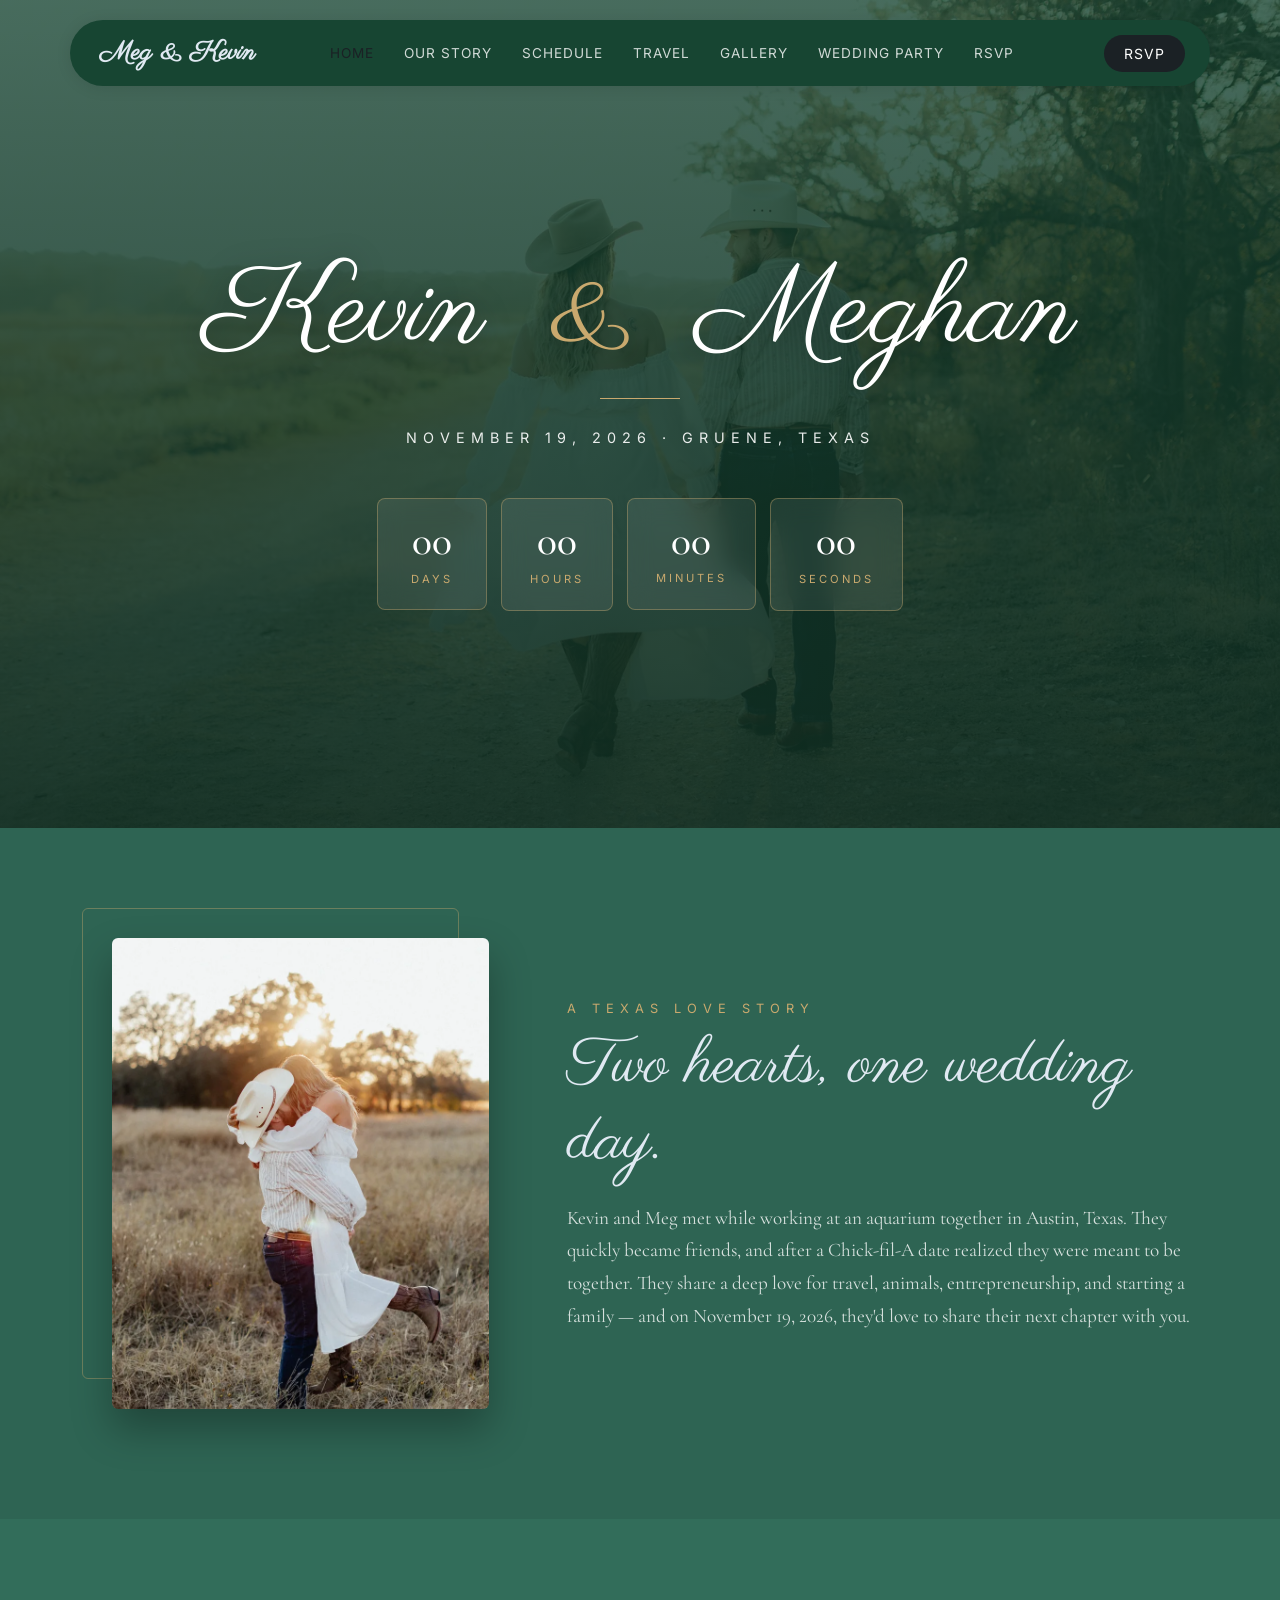
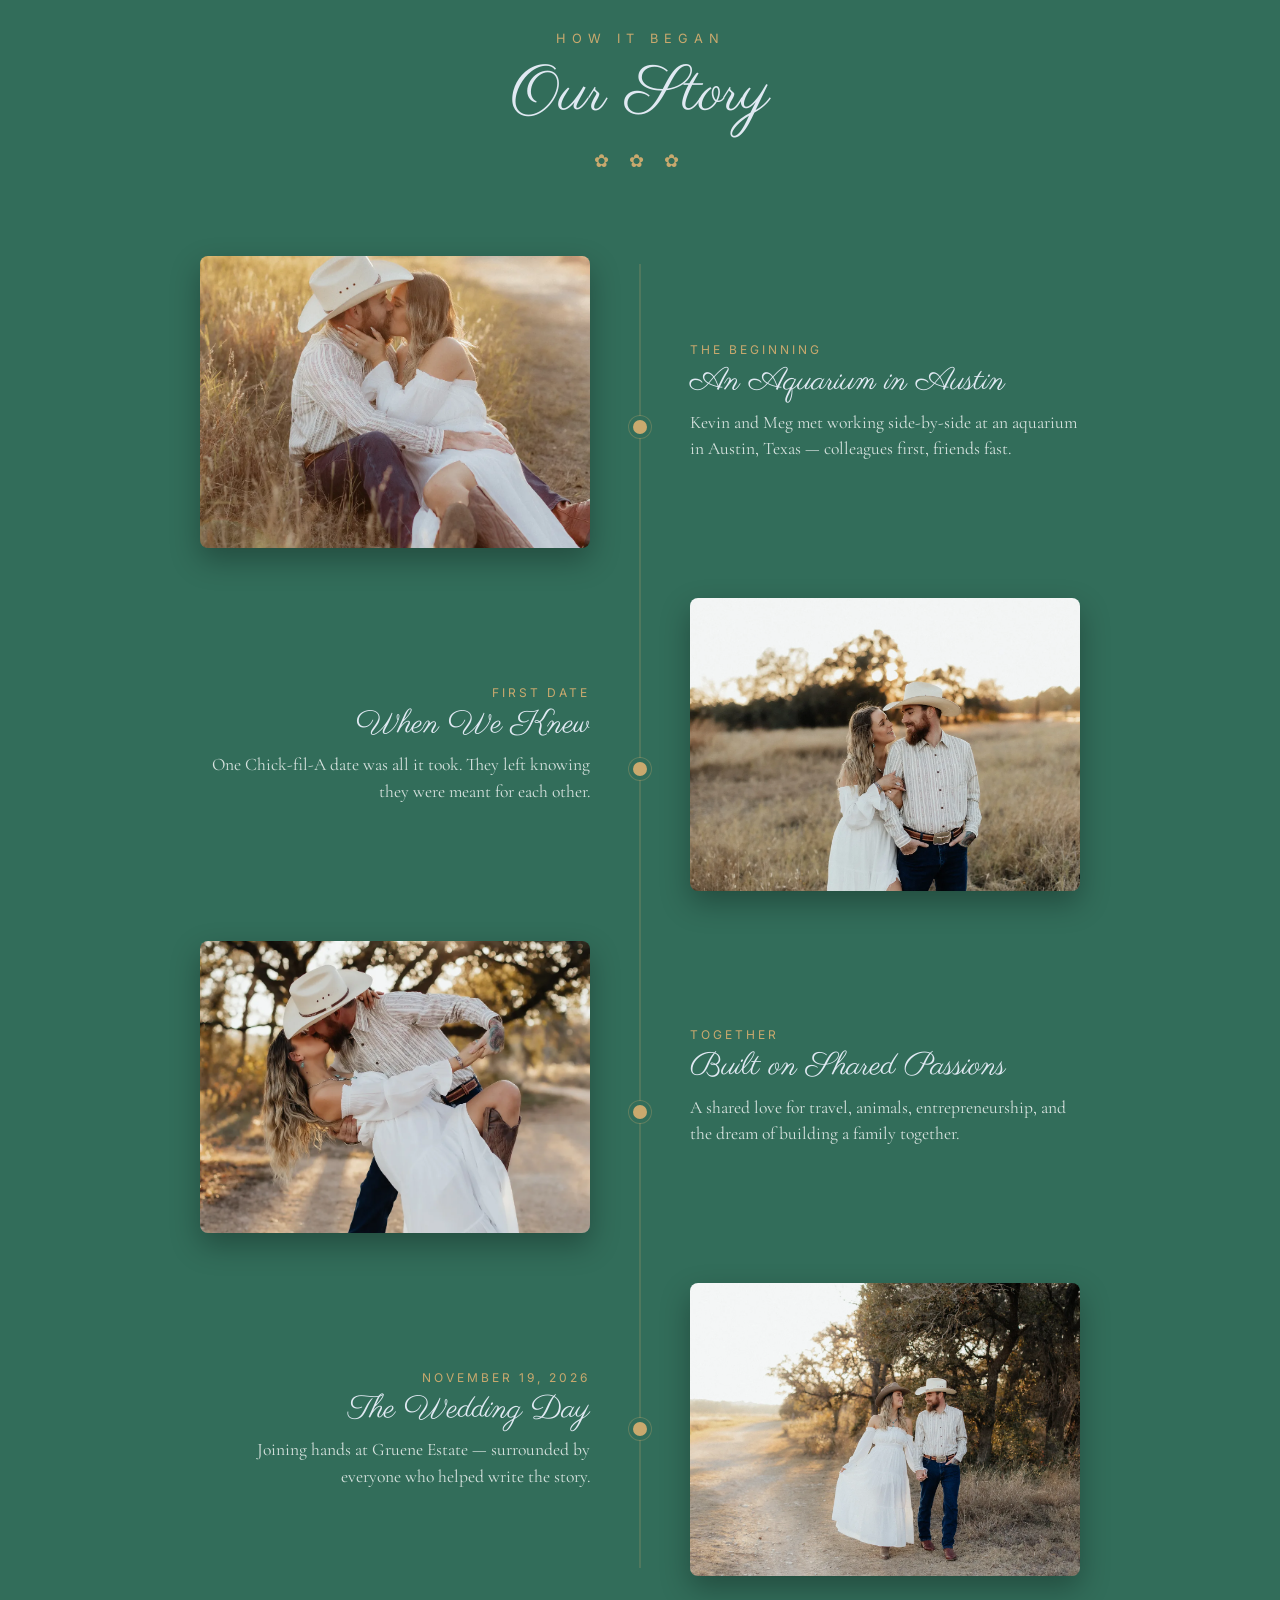
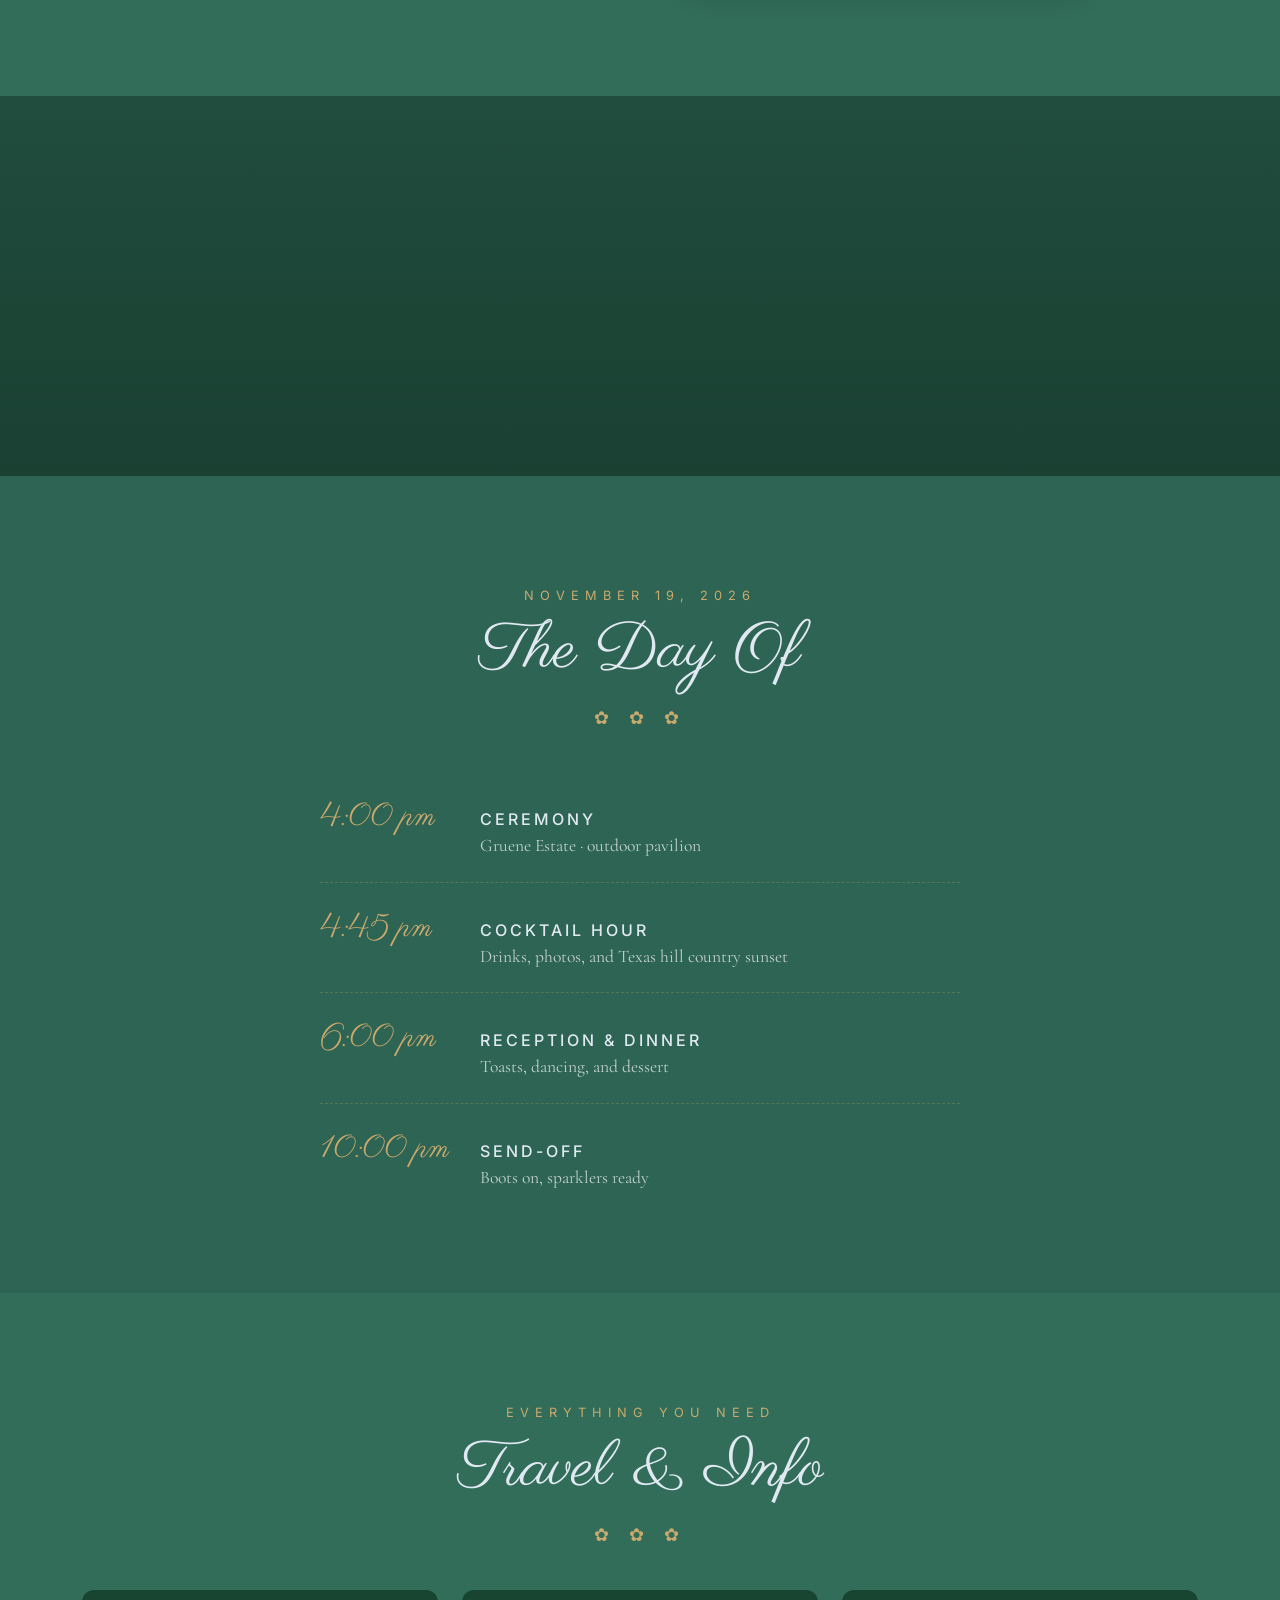
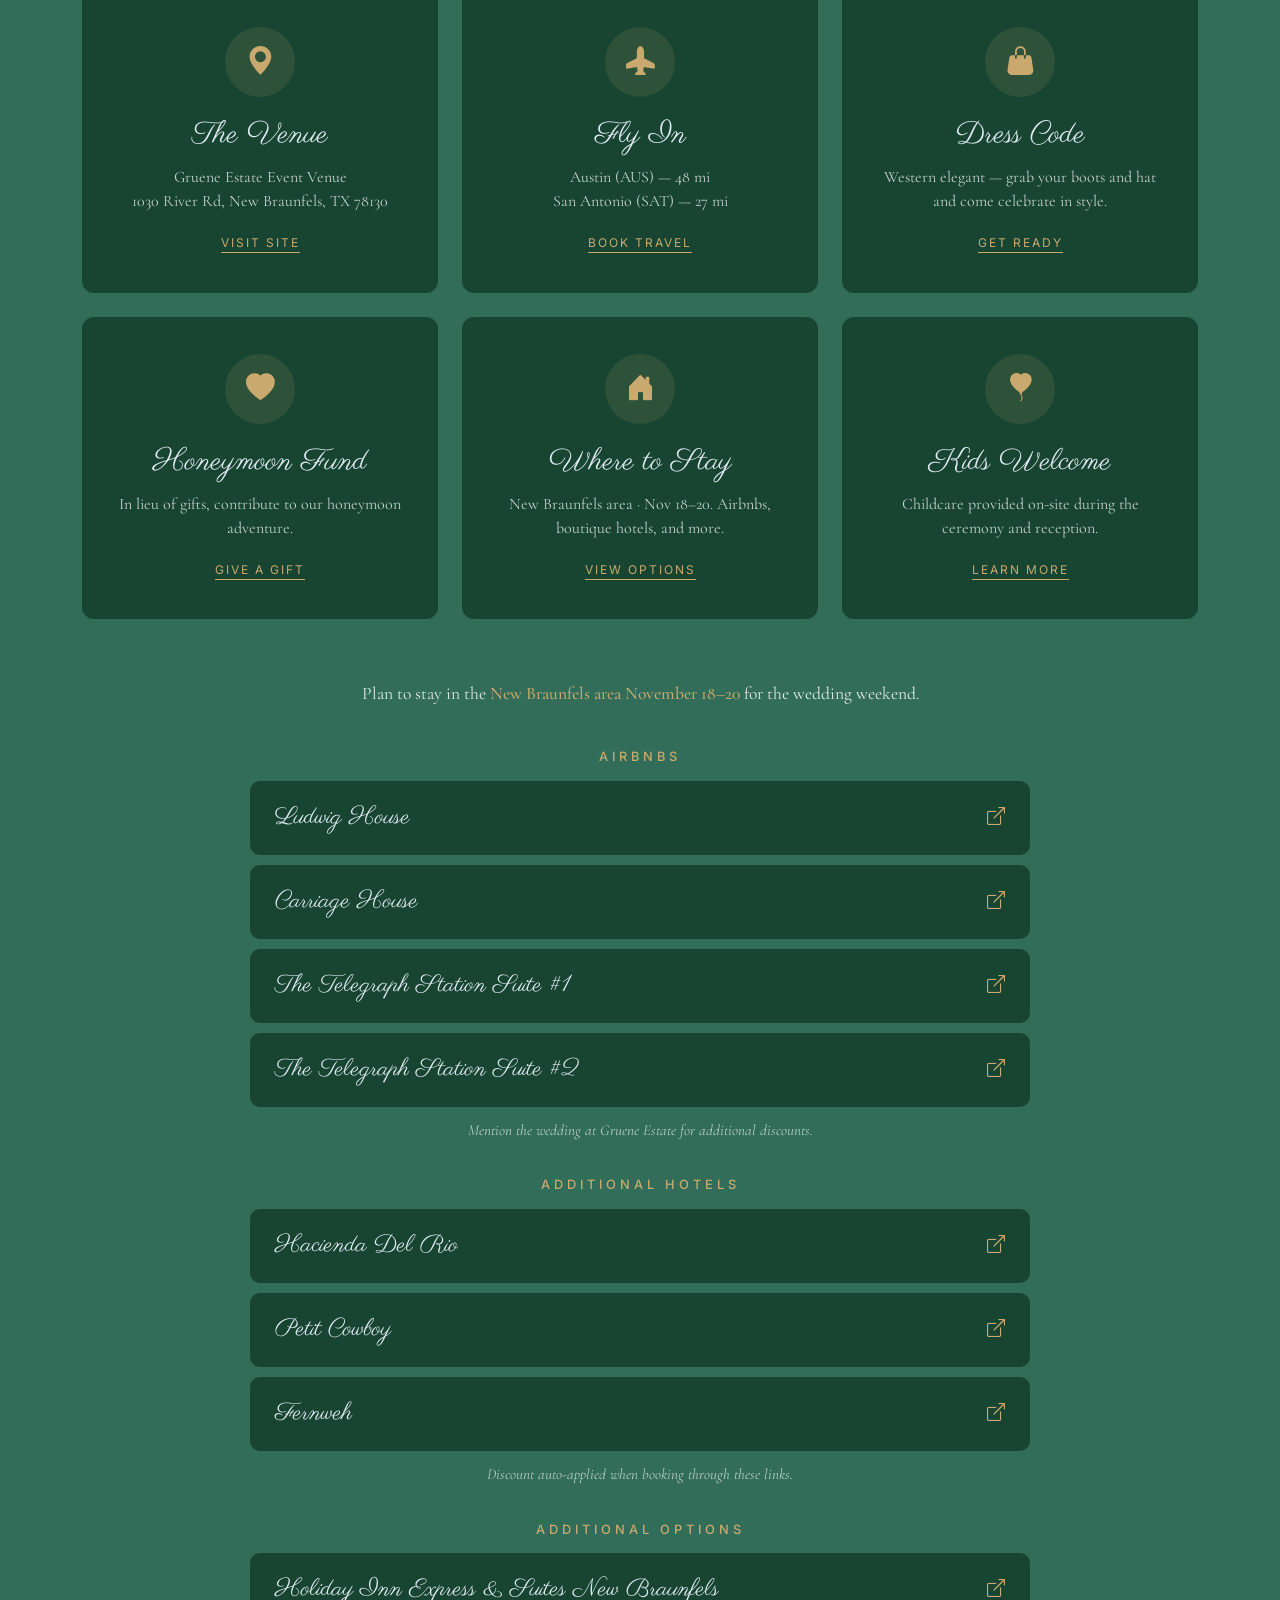
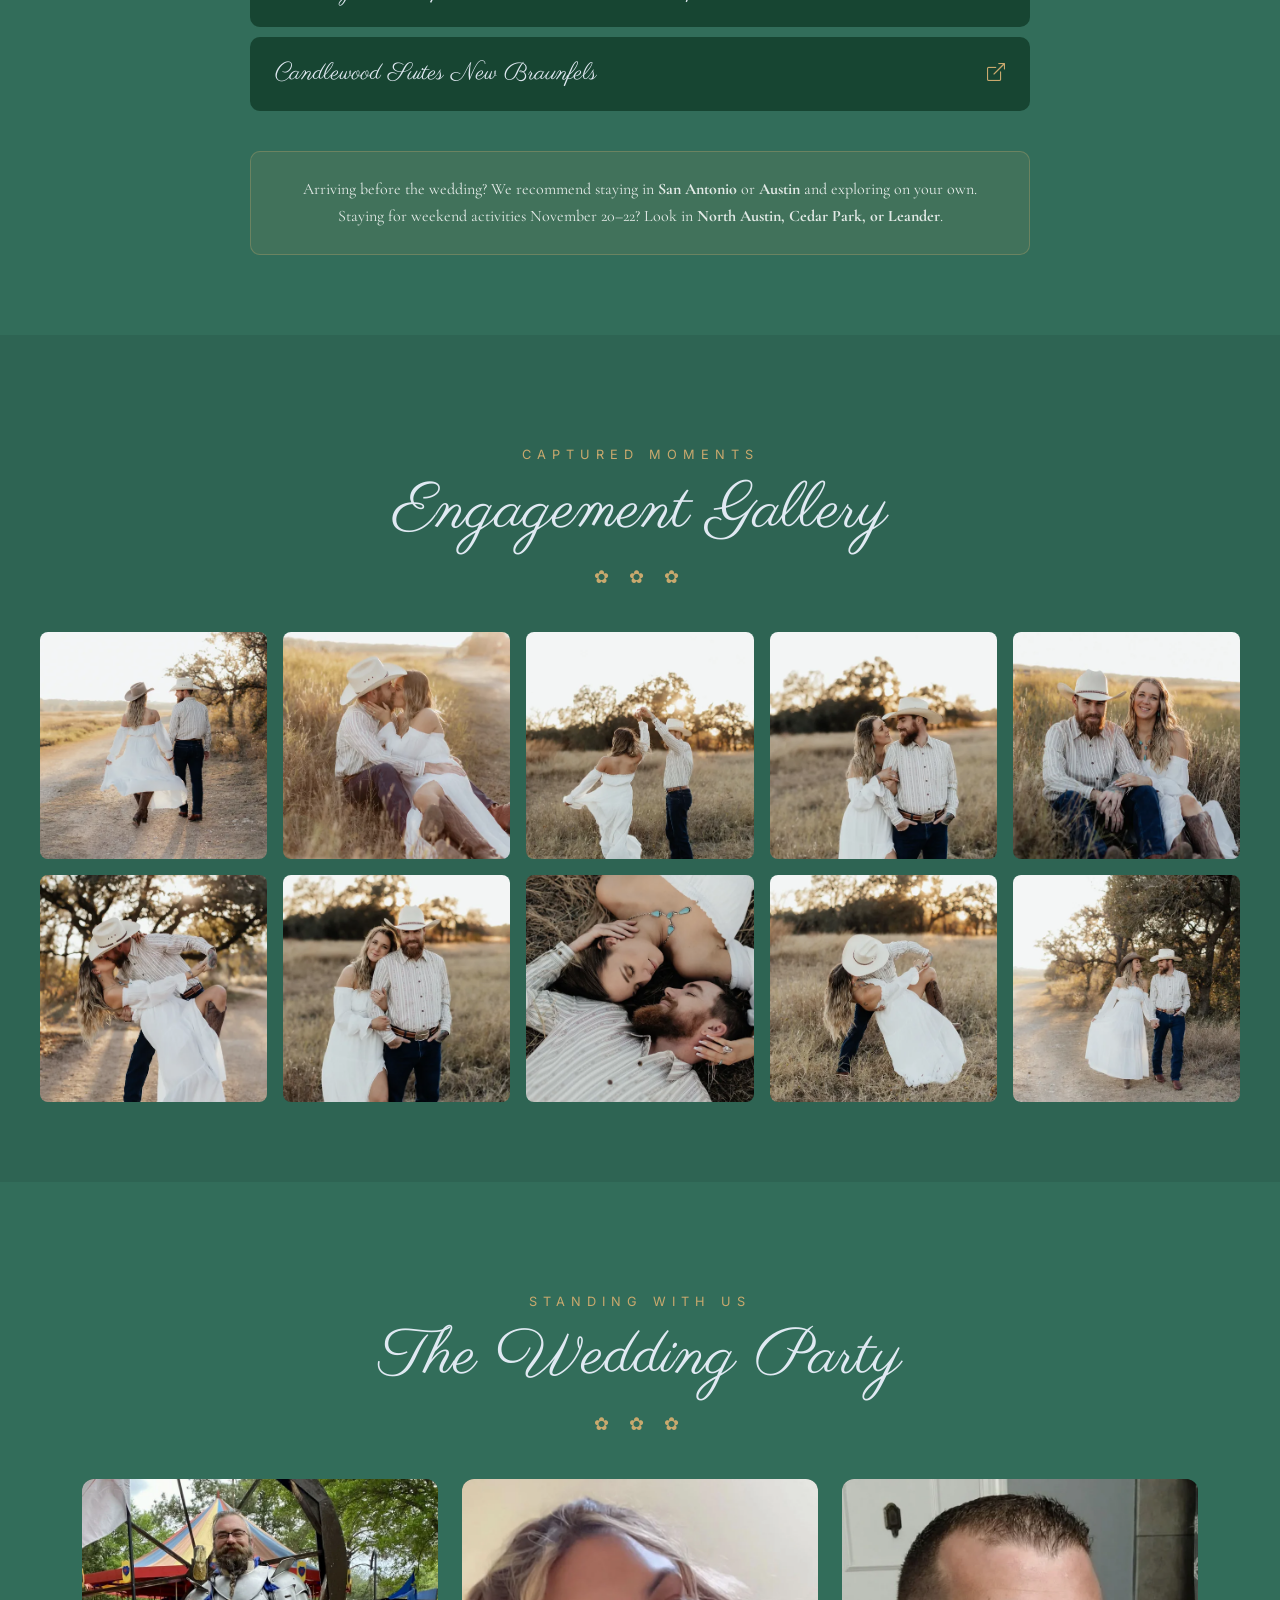
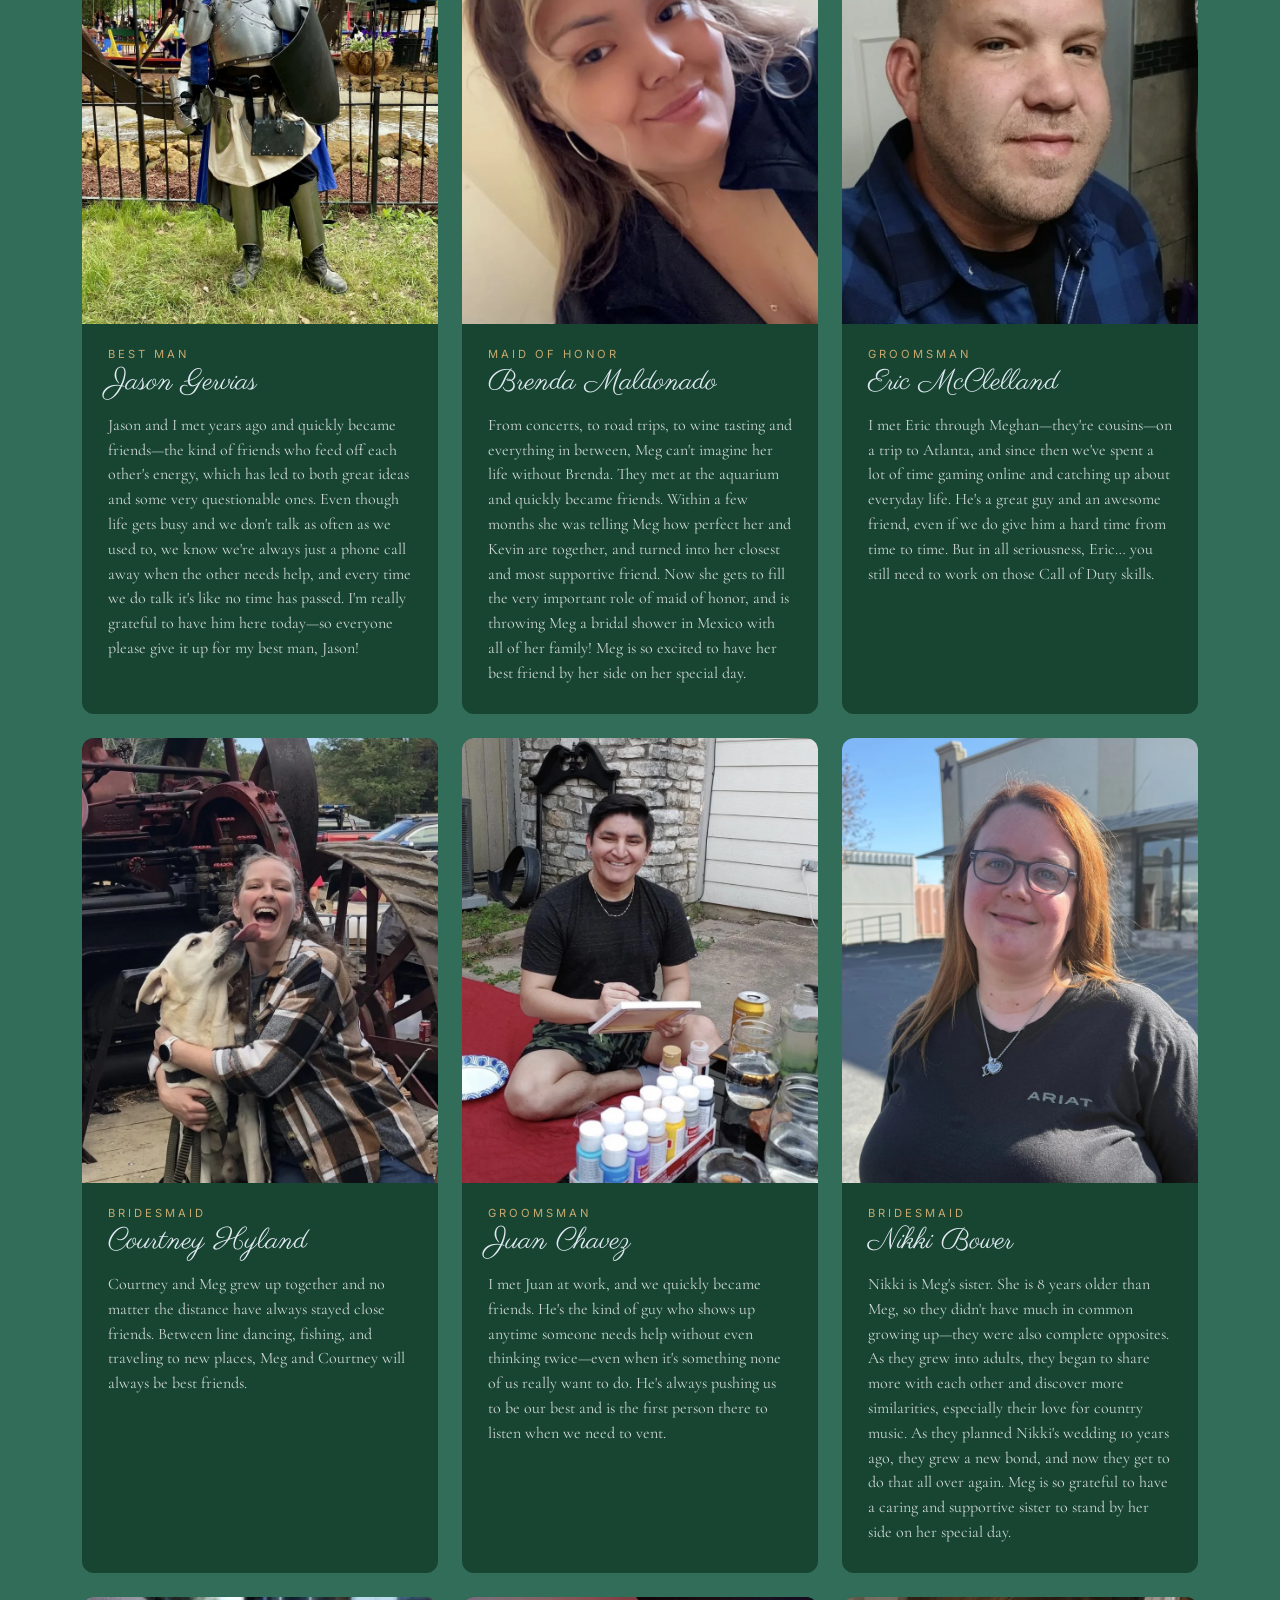
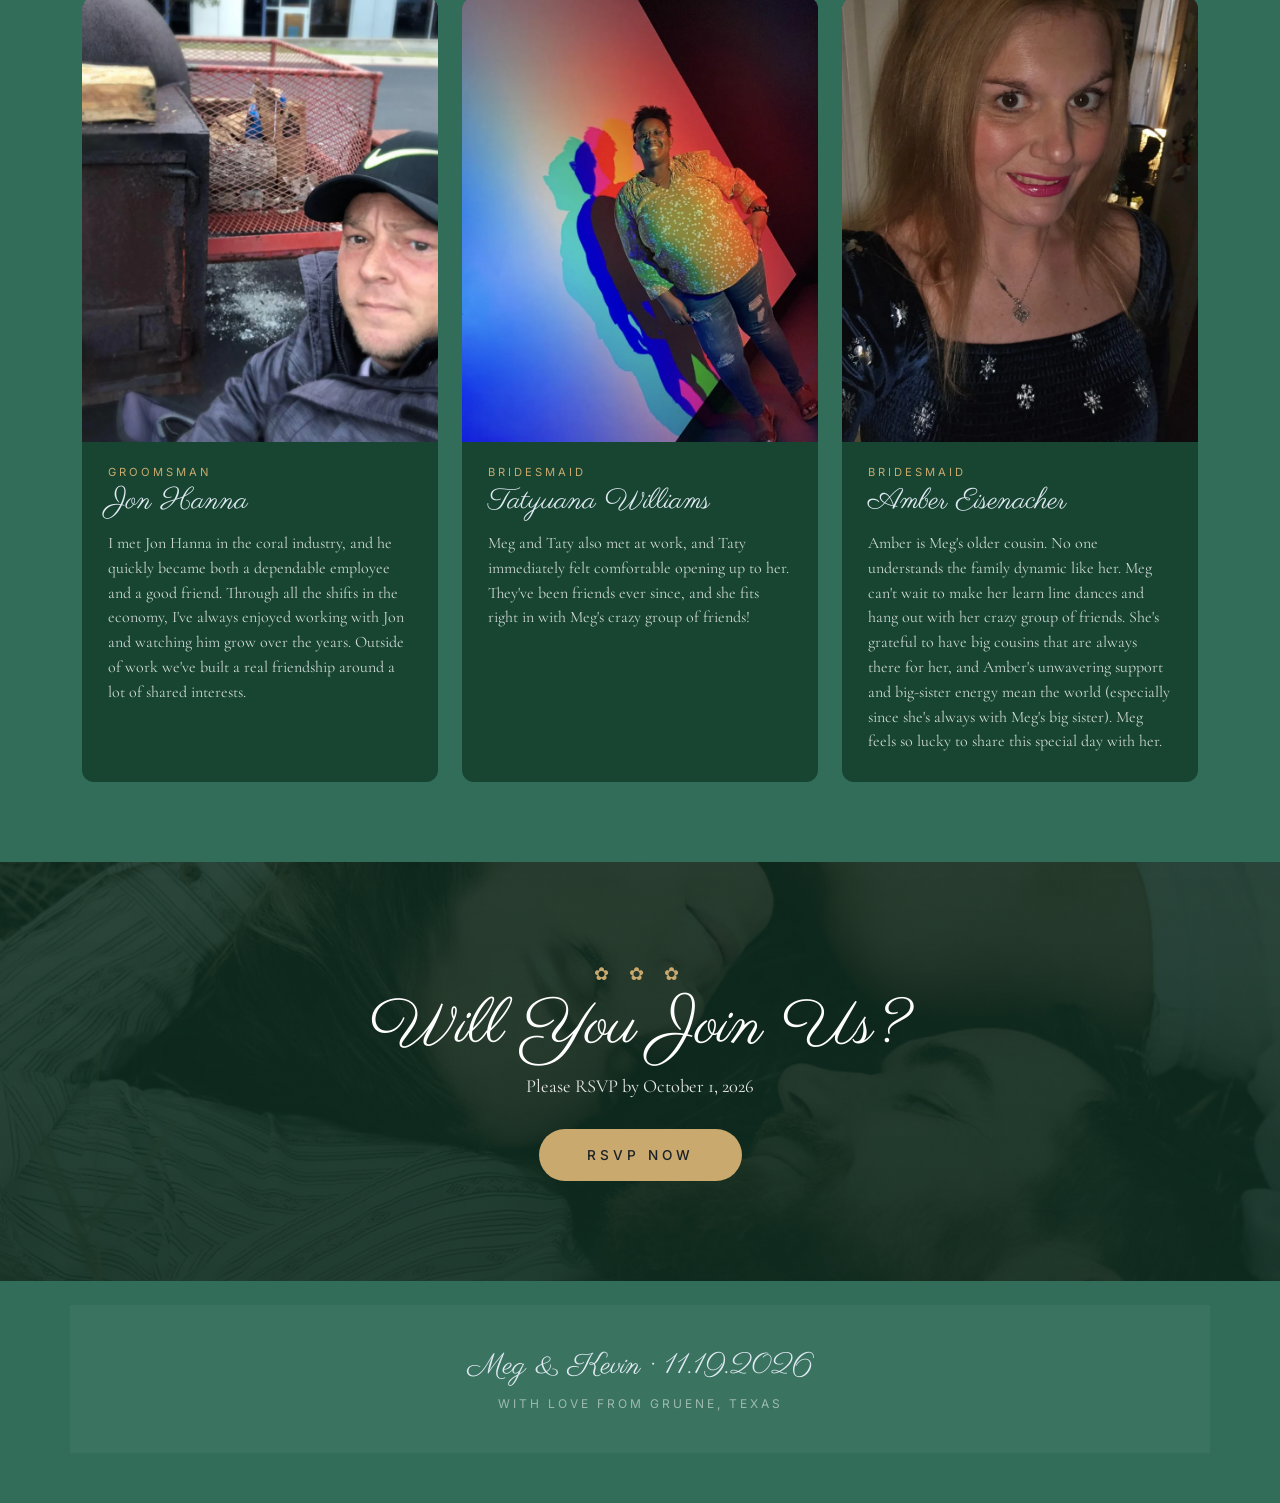
==== commit 84d96663: "Add Where to Stay lodging options for wedding guests. Replace the placeholder with Airbnb, hotel, an" ====
--- a/index.html
+++ b/index.html
@@ -4,674 +4,619 @@
 <head>
   <meta charset="utf-8">
   <meta content="width=device-width, initial-scale=1.0" name="viewport">
-  <title>Meg and Kevin Wedding</title>
-  <meta name="description" content="">
-  <meta name="keywords" content="">
-
-  <!-- Favicons -->
+  <title>Meg & Kevin · November 19, 2026</title>
+  <meta name="description" content="Kevin Haynie and Meghan Tobias — Wedding · Gruene, Texas · November 19, 2026">
+
   <link href="assets/img/favicon-96x96.png" rel="icon">
   <link href="assets/img/apple-touch-icon.png" rel="apple-touch-icon">
 
-  <!-- Fonts -->
-    <link rel="preconnect" href="https://fonts.googleapis.com">
-    <link rel="preconnect" href="https://fonts.gstatic.com" crossorigin>
-    <link href="https://fonts.googleapis.com/css2?family=Parisienne&display=swap" rel="stylesheet">
-
-  <!-- Vendor CSS Files -->
+  <!-- Preload above-the-fold hero so first paint isn't waiting on the CSSOM -->
+  <link rel="preload" as="image" href="assets/img/portfolio/optimized/portfolio-1.webp" fetchpriority="high">
+
+  <!-- Fonts (display=swap so text renders immediately, no FOIT) -->
+  <link rel="preconnect" href="https://fonts.googleapis.com">
+  <link rel="preconnect" href="https://fonts.gstatic.com" crossorigin>
+  <link href="https://fonts.googleapis.com/css2?family=Parisienne&family=Cormorant+Garamond:wght@400;500;600&family=Inter:wght@400;500;600&display=swap" rel="stylesheet">
+
+  <!-- Vendor CSS -->
   <link href="assets/vendor/bootstrap/css/bootstrap.min.css" rel="stylesheet">
   <link href="assets/vendor/bootstrap-icons/bootstrap-icons.css" rel="stylesheet">
   <link href="assets/vendor/aos/aos.css" rel="stylesheet">
-  <link href="assets/vendor/swiper/swiper-bundle.min.css" rel="stylesheet">
   <link href="assets/vendor/glightbox/css/glightbox.min.css" rel="stylesheet">
 
-  <!-- Main CSS File -->
+  <!-- Main CSS (existing palette) -->
   <link href="assets/css/main.css" rel="stylesheet">
 
-  <!-- =======================================================
-  * Template Name: Strategy
-  * Template URL: https://bootstrapmade.com/strategy-bootstrap-agency-template/
-  * Updated: Jun 06 2025 with Bootstrap v5.3.6
-  * Author: BootstrapMade.com
-  * License: https://bootstrapmade.com/license/
-  ======================================================== -->
+  <style>
+    :root {
+      --default-font: "Cormorant Garamond", "Georgia", serif;
+      --heading-font: "Parisienne", cursive;
+      --nav-font: "Inter", sans-serif;
+      --gold: #c9a96e;
+      --emerald-overlay: rgba(23, 69, 50, 0.78);
+      --emerald-overlay-dark: rgba(15, 45, 33, 0.92);
+    }
+
+    body { font-family: var(--default-font); font-size: 1.1rem; }
+    .navmenu a, .btn-getstarted { font-family: var(--nav-font); letter-spacing: 1px; font-size: 0.85rem; text-transform: uppercase; }
+    .sitename-script { font-family: var(--heading-font); font-size: 1.6rem !important; text-transform: none !important; letter-spacing: 0 !important; color: var(--heading-color); }
+
+    /* HERO with full-bleed photo */
+    .hero-preview {
+      position: relative;
+      min-height: 92vh;
+      display: flex;
+      align-items: center;
+      justify-content: center;
+      text-align: center;
+      overflow: hidden;
+      padding: 120px 20px 80px;
+      background:
+        linear-gradient(var(--emerald-overlay), var(--emerald-overlay-dark)),
+        url("assets/img/portfolio/optimized/portfolio-1.webp") center/cover no-repeat fixed;
+    }
+    .hero-content { position: relative; z-index: 2; max-width: 900px; }
+    .hero-preview .monogram { font-family: var(--heading-font); color: var(--gold); font-size: 2rem; margin-bottom: 8px; letter-spacing: 4px; }
+    .hero-preview .sprig { color: var(--gold); font-size: 1.4rem; letter-spacing: 12px; margin: 0 0 8px; }
+    .hero-preview h1 { font-family: var(--heading-font); font-size: clamp(3.2rem, 9vw, 7rem); color: #fff; line-height: 1; margin: 0; text-shadow: 0 4px 30px rgba(0,0,0,0.4); }
+    .hero-preview .amp { display: inline-block; color: var(--gold); font-size: 0.9em; padding: 0 0.3em; }
+    .hero-preview .hero-divider { width: 80px; height: 1px; background: var(--gold); margin: 28px auto; }
+    .hero-preview .date-line { font-family: var(--nav-font); letter-spacing: 6px; text-transform: uppercase; font-size: 0.9rem; color: rgba(255,255,255,0.9); margin: 0; }
+
+    /* COUNTDOWN — frosted glass */
+    .countdown-row { display: flex; justify-content: center; gap: 14px; margin-top: 50px; flex-wrap: wrap; }
+    .countdown-cell {
+      background: rgba(255,255,255,0.08);
+      backdrop-filter: blur(12px);
+      -webkit-backdrop-filter: blur(12px);
+      border: 1px solid rgba(201, 169, 110, 0.4);
+      border-radius: 8px;
+      padding: 22px 28px;
+      min-width: 110px;
+    }
+    .countdown-cell .num { font-family: var(--default-font); font-size: 2.6rem; font-weight: 500; color: #fff; line-height: 1; display: block; }
+    .countdown-cell .lbl { font-family: var(--nav-font); font-size: 0.7rem; letter-spacing: 3px; text-transform: uppercase; color: var(--gold); margin-top: 8px; display: block; }
+
+    /* SECTION TITLES */
+    .section-title-preview { text-align: center; padding: 30px 0 40px; }
+    .section-title-preview .eyebrow { font-family: var(--nav-font); color: var(--gold); letter-spacing: 6px; text-transform: uppercase; font-size: 0.8rem; }
+    .section-title-preview h2 { font-family: var(--heading-font); font-size: clamp(2.5rem, 5vw, 4rem); color: var(--heading-color); margin: 8px 0 16px; }
+    .section-title-preview .sub-sprig { color: var(--gold); letter-spacing: 8px; }
+
+    /* ABOUT — portrait + content */
+    .about-portrait-wrap { position: relative; padding: 30px; }
+    .about-portrait-wrap::before { content: ""; position: absolute; top: 0; left: 0; right: 60px; bottom: 60px; border: 1px solid rgba(201,169,110,0.4); border-radius: 6px; z-index: 0; }
+    .about-portrait-frame { position: relative; z-index: 1; aspect-ratio: 4/5; overflow: hidden; border-radius: 6px; box-shadow: 0 20px 40px rgba(0,0,0,0.3); }
+    .about-portrait-frame img { width: 100%; height: 100%; display: block; object-fit: cover; }
+
+    /* STORY TIMELINE with photos */
+    .story-timeline { position: relative; max-width: 880px; margin: 40px auto; }
+    .story-timeline::before { content: ""; position: absolute; left: 50%; top: 8px; bottom: 8px; width: 1px; background: rgba(201, 169, 110, 0.4); transform: translateX(-50%); }
+    .story-event { position: relative; display: grid; grid-template-columns: minmax(0, 1fr) 40px minmax(0, 1fr); gap: 30px; align-items: center; padding-bottom: 50px; }
+    .story-event:last-child { padding-bottom: 0; }
+    .story-event::before { content: ""; position: absolute; left: 50%; top: 50%; transform: translate(-50%, -50%); width: 14px; height: 14px; border-radius: 50%; background: var(--gold); box-shadow: 0 0 0 4px var(--background-color), 0 0 0 5px rgba(201,169,110,0.3); z-index: 2; }
+    .story-event .photo-side { aspect-ratio: 4/3; overflow: hidden; border-radius: 8px; box-shadow: 0 12px 30px rgba(0,0,0,0.3); }
+    .story-event .photo-side img { width: 100%; height: 100%; display: block; object-fit: cover; }
+    .story-event .text-side .yr { font-family: var(--nav-font); color: var(--gold); letter-spacing: 3px; font-size: 0.75rem; text-transform: uppercase; }
+    .story-event .text-side h4 { font-family: var(--heading-font); color: var(--heading-color); font-size: 2rem; margin: 4px 0 8px; }
+    .story-event .text-side p { color: rgba(255,255,255,0.8); margin: 0; }
+    .story-event.flip .photo-side { grid-column: 3; }
+    .story-event.flip .text-side { grid-column: 1; text-align: right; }
+    @media (max-width: 768px) {
+      .story-timeline::before { left: 18px; }
+      .story-event, .story-event.flip { grid-template-columns: 1fr; padding-left: 50px; padding-bottom: 36px; }
+      .story-event::before { left: 18px; top: 12px; transform: none; }
+      .story-event.flip .photo-side, .story-event.flip .text-side { grid-column: 1; text-align: left; }
+    }
+
+    /* PARALLAX DIVIDER */
+    .parallax-divider {
+      height: 380px;
+      background:
+        linear-gradient(rgba(15,45,33,0.5), rgba(15,45,33,0.7)),
+        url("assets/img/portfolio/optimized/portfolio-5.webp") center/cover no-repeat fixed;
+      display: flex;
+      align-items: center;
+      justify-content: center;
+      text-align: center;
+    }
+
+    /* INFO CARDS */
+    .info-card { background: var(--surface-color); border-radius: 12px; padding: 36px 28px; text-align: center; height: 100%; transition: transform 0.3s, box-shadow 0.3s; border: 1px solid transparent; }
+    .info-card:hover { transform: translateY(-6px); border-color: rgba(201,169,110,0.4); box-shadow: 0 12px 30px rgba(0,0,0,0.25); }
+    .info-card .icon-circle { width: 70px; height: 70px; border-radius: 50%; background: rgba(201,169,110,0.12); color: var(--gold); display: inline-flex; align-items: center; justify-content: center; font-size: 1.8rem; margin-bottom: 20px; }
+    .info-card h3 { font-family: var(--heading-font); color: var(--heading-color); font-size: 1.9rem; margin-bottom: 12px; }
+    .info-card p { color: rgba(255,255,255,0.75); font-size: 1rem; margin-bottom: 16px; }
+    .info-card a.card-link { font-family: var(--nav-font); color: var(--gold); letter-spacing: 2px; text-transform: uppercase; font-size: 0.75rem; border-bottom: 1px solid var(--gold); padding-bottom: 2px; }
+    .info-card a.card-link:hover { color: #fff; border-color: #fff; }
+
+    /* ENGAGEMENT GALLERY — uniform grid */
+    .gallery-masonry {
+      display: grid;
+      grid-template-columns: repeat(5, 1fr);
+      gap: 16px;
+      max-width: 100%;
+      margin: 0 auto;
+      padding: 0 40px;
+    }
+    @media (max-width: 1200px) { .gallery-masonry { grid-template-columns: repeat(4, 1fr); } }
+    @media (max-width: 768px) { .gallery-masonry { grid-template-columns: repeat(3, 1fr); gap: 10px; padding: 0 20px; } }
+    @media (max-width: 480px) { .gallery-masonry { grid-template-columns: repeat(2, 1fr); } }
+    .gallery-item { border-radius: 8px; overflow: hidden; position: relative; display: block; cursor: pointer; aspect-ratio: 1 / 1; }
+    .gallery-item img { width: 100%; height: 100%; object-fit: cover; display: block; transition: transform 0.6s, filter 0.6s; filter: saturate(0.9); }
+    .gallery-item:hover img { transform: scale(1.04); filter: saturate(1.1); }
+    .gallery-item::after { content: ""; position: absolute; inset: 0; background: linear-gradient(transparent 60%, rgba(15,45,33,0.6)); opacity: 0; transition: opacity 0.3s; }
+    .gallery-item:hover::after { opacity: 1; }
+
+    /* SCHEDULE */
+    .schedule-wrap { max-width: 640px; margin: 0 auto; }
+    .schedule-row { display: flex; align-items: baseline; padding: 22px 0; border-bottom: 1px dashed rgba(201,169,110,0.25); }
+    .schedule-row:last-child { border-bottom: none; }
+    .schedule-time { font-family: var(--heading-font); color: var(--gold); font-size: 2rem; min-width: 160px; }
+    .schedule-event h4 { font-family: var(--nav-font); color: var(--heading-color); font-size: 1rem; letter-spacing: 3px; text-transform: uppercase; margin: 0 0 4px; }
+    .schedule-event p { margin: 0; color: rgba(255,255,255,0.7); }
+
+    /* WEDDING PARTY photo grid */
+    .party-card { background: var(--surface-color); border-radius: 12px; overflow: hidden; height: 100%; transition: transform 0.3s; }
+    .party-card:hover { transform: translateY(-4px); }
+    .party-photo { aspect-ratio: 4/5; overflow: hidden; }
+    .party-photo img { width: 100%; height: 100%; object-fit: cover; transition: transform 0.6s; }
+    .party-card:hover .party-photo img { transform: scale(1.05); }
+    .party-body { padding: 22px 26px 28px; }
+    .party-body .role { font-family: var(--nav-font); color: var(--gold); letter-spacing: 3px; font-size: 0.7rem; text-transform: uppercase; }
+    .party-body h4 { font-family: var(--heading-font); color: var(--heading-color); font-size: 1.8rem; margin: 4px 0 12px; }
+    .party-body p { color: rgba(255,255,255,0.78); font-size: 1rem; line-height: 1.55; margin: 0; }
+
+    /* RSVP CTA on photo background */
+    .rsvp-cta-section {
+      position: relative;
+      padding: 100px 20px;
+      background:
+        linear-gradient(rgba(15,45,33,0.85), rgba(15,45,33,0.9)),
+        url("assets/img/portfolio/optimized/portfolio-8.webp") center/cover no-repeat;
+    }
+    .rsvp-cta-inner { max-width: 720px; margin: 0 auto; text-align: center; position: relative; z-index: 2; }
+    .rsvp-cta-inner h3 { font-family: var(--heading-font); font-size: clamp(2.5rem, 5vw, 4rem); color: #fff; }
+    .rsvp-cta-inner p { color: rgba(255,255,255,0.9); margin-bottom: 28px; font-size: 1.15rem; }
+    .rsvp-btn { display: inline-block; background: var(--gold); color: var(--accent-color) !important; padding: 16px 48px; font-family: var(--nav-font); letter-spacing: 4px; text-transform: uppercase; font-size: 0.85rem; border-radius: 50px; transition: all 0.3s; font-weight: 500; }
+    .rsvp-btn:hover { background: #fff; transform: translateY(-2px); }
+
+    section { padding: 80px 0; }
+    .light-bg-section { background: color-mix(in srgb, var(--background-color), black 8%); }
+
+    /* LODGING */
+    .lodging-wrap { max-width: 820px; margin: 60px auto 0; padding: 0 20px; }
+    .lodging-intro { text-align: center; color: rgba(255,255,255,0.85); font-size: 1.1rem; line-height: 1.7; margin-bottom: 40px; }
+    .lodging-intro strong { color: var(--gold); font-weight: 500; }
+    .lodging-group { margin-bottom: 36px; }
+    .lodging-group h4 { font-family: var(--nav-font); color: var(--gold); letter-spacing: 4px; text-transform: uppercase; font-size: 0.8rem; margin-bottom: 16px; text-align: center; }
+    .lodging-list { list-style: none; padding: 0; margin: 0; }
+    .lodging-list li { background: var(--surface-color); border-radius: 10px; margin-bottom: 10px; transition: transform 0.3s, border-color 0.3s; border: 1px solid transparent; }
+    .lodging-list li:hover { transform: translateY(-2px); border-color: rgba(201,169,110,0.35); }
+    .lodging-list a { display: flex; align-items: center; justify-content: space-between; gap: 16px; padding: 18px 24px; color: var(--heading-color); text-decoration: none; }
+    .lodging-list a:hover { color: var(--gold); }
+    .lodging-name { font-family: var(--heading-font); font-size: 1.5rem; }
+    .lodging-list .bi { color: var(--gold); font-size: 1.1rem; flex-shrink: 0; }
+    .lodging-note { text-align: center; font-size: 0.95rem; color: rgba(255,255,255,0.65); font-style: italic; margin: 12px 0 0; }
+    .lodging-tip { background: rgba(201,169,110,0.1); border: 1px solid rgba(201,169,110,0.3); border-radius: 10px; padding: 24px 28px; margin-top: 40px; text-align: center; }
+    .lodging-tip p { color: rgba(255,255,255,0.85); margin: 0; line-height: 1.7; font-size: 1rem; }
+  </style>
 </head>
 
 <body class="index-page">
 
+  <!-- HEADER -->
   <header id="header" class="header d-flex align-items-center fixed-top">
     <div class="header-container container-fluid container-xl position-relative d-flex align-items-center justify-content-between">
-
       <a href="index.html" class="logo d-flex align-items-center me-auto me-xl-0">
-        <h1 class="sitename"></h1>
+        <h1 class="sitename sitename-script">Meg &amp; Kevin</h1>
       </a>
-
       <nav id="navmenu" class="navmenu">
         <ul>
           <li><a href="#hero" class="active">Home</a></li>
-          <li><a href="#about">About Us</a></li>
+          <li><a href="#story">Our Story</a></li>
+          <li><a href="#schedule">Schedule</a></li>
           <li><a href="#travel">Travel</a></li>
-          <li><a href="#portfolio">Engagement Photos</a></li>
-          <li><a href="#party">Party</a></li>
-          <li><a href="#contact">Contact</a></li>
+          <li><a href="#gallery">Gallery</a></li>
+          <li><a href="#party">Wedding Party</a></li>
+          <li><a href="#rsvp">RSVP</a></li>
         </ul>
         <i class="mobile-nav-toggle d-xl-none bi bi-list"></i>
       </nav>
-
-      <a class="btn-getstarted" href="https://docs.google.com/forms/d/e/1FAIpQLSdmXNMFAKTHrAi9WC4YSQ3NnbIPg3yH8W7Qk4vqEcaYvTSsUA/viewform?usp=sharing&ouid=114024419327415185485">RSVP</a>
-
+      <a class="btn-getstarted" href="#rsvp">RSVP</a>
     </div>
   </header>
 
   <main class="main">
 
-    <!-- Hero Section -->
-    <section id="hero" class="hero section">
+    <!-- HERO -->
+    <section id="hero" class="hero-preview">
+      <div class="hero-content" data-aos="fade-up">
+        <h1>Kevin <span class="amp">&amp;</span> Meghan</h1>
+        <div class="hero-divider"></div>
+        <p class="date-line">November 19, 2026 &middot; Gruene, Texas</p>
+
+        <div class="countdown-row" id="countdown">
+          <div class="countdown-cell"><span class="num" id="cd-days">—</span><span class="lbl">Days</span></div>
+          <div class="countdown-cell"><span class="num" id="cd-hrs">—</span><span class="lbl">Hours</span></div>
+          <div class="countdown-cell"><span class="num" id="cd-min">—</span><span class="lbl">Minutes</span></div>
+          <div class="countdown-cell"><span class="num" id="cd-sec">—</span><span class="lbl">Seconds</span></div>
+        </div>
+      </div>
+    </section>
+
+    <!-- ABOUT with portrait -->
+    <section id="about" class="light-bg-section">
       <div class="container">
-        <div class="row">
-          <div class="col-lg-7 content-col" data-aos="fade-up">
-            <div class="content">
-              <div class="agency-name">
-                <h5></h5>
-              </div>
-
-              <div class="main-heading">
-                <h1>Kevin Haynie <br> and <br>Meghan Tobias</h1>
-              </div>
-
-              <div class="divider"></div>
-
-              <div class="description">
-                <p>Join us November 19, 2026!</p>
-              </div>
-            </div>
-          </div>
-
-          <div class="col-lg-5" data-aos="zoom-out">
-            <div class="visual-content">
-              <div class="fluid-shape">
-                <img src="assets/img/abstract/abstract-1.jpg" alt="Abstract Fluid Shape" class="fluid-img">
-              </div>
-            </div>
-          </div>
-        </div>
-      </div>
-    </section><!-- /Hero Section -->
-
-    <!-- About Section -->
-    <section id="about" class="about section">
-
-      <!-- Section Title -->
-      <div class="container section-title" data-aos="fade-up">
-        <h2>About</h2>
-        <div><span>Learn More</span> <span class="description-title">About Us</span></div>
-      </div><!-- End Section Title -->
+        <div class="row align-items-center gx-5">
+          <div class="col-lg-5" data-aos="fade-right">
+            <div class="about-portrait-wrap">
+              <div class="about-portrait-frame">
+                <img src="assets/img/about/about-portrait-1.webp" alt="Kevin and Meghan" loading="lazy">
+              </div>
+            </div>
+          </div>
+          <div class="col-lg-7" data-aos="fade-left">
+            <div class="eyebrow" style="font-family: var(--nav-font); color: var(--gold); letter-spacing: 6px; text-transform: uppercase; font-size: 0.8rem;">A Texas Love Story</div>
+            <h2 style="font-family: var(--heading-font); font-size: clamp(2.5rem, 5vw, 4rem); color: var(--heading-color); margin: 10px 0 20px;">Two hearts, one wedding day.</h2>
+            <p style="font-size: 1.2rem; line-height: 1.7;">Kevin and Meg met while working at an aquarium together in Austin, Texas. They quickly became friends, and after a Chick-fil-A date realized they were meant to be together. They share a deep love for travel, animals, entrepreneurship, and starting a family — and on November 19, 2026, they'd love to share their next chapter with you.</p>
+          </div>
+        </div>
+      </div>
+    </section>
+
+    <!-- STORY TIMELINE -->
+    <section id="story">
+      <div class="section-title-preview" data-aos="fade-up">
+        <div class="eyebrow">How It Began</div>
+        <h2>Our Story</h2>
+        <div class="sub-sprig">&#10047; &#10047; &#10047;</div>
+      </div>
+
+      <div class="story-timeline">
+        <div class="story-event" data-aos="fade-up">
+          <div class="photo-side"><img src="assets/img/portfolio/optimized/portfolio-2.webp" alt="" loading="lazy" width="1067" height="1600"></div>
+          <div></div>
+          <div class="text-side">
+            <div class="yr">The Beginning</div>
+            <h4>An Aquarium in Austin</h4>
+            <p>Kevin and Meg met working side-by-side at an aquarium in Austin, Texas — colleagues first, friends fast.</p>
+          </div>
+        </div>
+
+        <div class="story-event flip" data-aos="fade-up">
+          <div class="text-side">
+            <div class="yr">First Date</div>
+            <h4>When We Knew</h4>
+            <p>One Chick-fil-A date was all it took. They left knowing they were meant for each other.</p>
+          </div>
+          <div></div>
+          <div class="photo-side"><img src="assets/img/portfolio/optimized/portfolio-4.webp" alt="" loading="lazy" width="1600" height="1067"></div>
+        </div>
+
+        <div class="story-event" data-aos="fade-up">
+          <div class="photo-side"><img src="assets/img/portfolio/optimized/portfolio-6.webp" alt="" loading="lazy" width="1067" height="1600"></div>
+          <div></div>
+          <div class="text-side">
+            <div class="yr">Together</div>
+            <h4>Built on Shared Passions</h4>
+            <p>A shared love for travel, animals, entrepreneurship, and the dream of building a family together.</p>
+          </div>
+        </div>
+
+        <div class="story-event flip" data-aos="fade-up">
+          <div class="text-side">
+            <div class="yr">November 19, 2026</div>
+            <h4>The Wedding Day</h4>
+            <p>Joining hands at Gruene Estate — surrounded by everyone who helped write the story.</p>
+          </div>
+          <div></div>
+          <div class="photo-side"><img src="assets/img/portfolio/optimized/portfolio-10.webp" alt="" loading="lazy" width="1600" height="1067"></div>
+        </div>
+      </div>
+    </section>
+
+    <!-- PARALLAX PHOTO DIVIDER -->
+    <section class="parallax-divider" style="padding: 0;" aria-hidden="true"></section>
+
+    <!-- SCHEDULE -->
+    <section id="schedule" class="light-bg-section">
+      <div class="section-title-preview" data-aos="fade-up">
+        <div class="eyebrow">November 19, 2026</div>
+        <h2>The Day Of</h2>
+        <div class="sub-sprig">&#10047; &#10047; &#10047;</div>
+      </div>
+      <div class="schedule-wrap" data-aos="fade-up">
+        <div class="schedule-row">
+          <div class="schedule-time">4:00 pm</div>
+          <div class="schedule-event"><h4>Ceremony</h4><p>Gruene Estate &middot; outdoor pavilion</p></div>
+        </div>
+        <div class="schedule-row">
+          <div class="schedule-time">4:45 pm</div>
+          <div class="schedule-event"><h4>Cocktail Hour</h4><p>Drinks, photos, and Texas hill country sunset</p></div>
+        </div>
+        <div class="schedule-row">
+          <div class="schedule-time">6:00 pm</div>
+          <div class="schedule-event"><h4>Reception &amp; Dinner</h4><p>Toasts, dancing, and dessert</p></div>
+        </div>
+        <div class="schedule-row">
+          <div class="schedule-time">10:00 pm</div>
+          <div class="schedule-event"><h4>Send-Off</h4><p>Boots on, sparklers ready</p></div>
+        </div>
+      </div>
+    </section>
+
+    <!-- TRAVEL / INFO -->
+    <section id="travel">
+      <div class="section-title-preview" data-aos="fade-up">
+        <div class="eyebrow">Everything You Need</div>
+        <h2>Travel &amp; Info</h2>
+        <div class="sub-sprig">&#10047; &#10047; &#10047;</div>
+      </div>
 
       <div class="container">
-
-        <div class="row gx-5 align-items-center">
-          <div class="col-lg-6" data-aos="fade-right" data-aos-delay="200">
-            <div class="about-image position-relative">
-              <img src="assets/img/about/about-portrait-1.jpg" class="img-fluid rounded-4 shadow-sm" alt="About Image" loading="lazy">
-            </div>
-          </div>
-
-          <div class="col-lg-6 mt-4 mt-lg-0" data-aos="fade-left" data-aos-delay="300">
-            <div class="about-content">
-              <h2>Our Story</h2>
-              <p class="lead">Kevin and Meg met while working at an aquarium together in Austin, Texas. They quickly became friends and after a Chick-fil-a date, realized they were meant to be together. They both are extremely passionate about travel, animals, entrepreneurship, and starting a family. </p>
-            </div>
-          </div>
-        </div>
-      </div>
-
-    </section><!-- /Travel -->
-
-    <!-- travel Section -->
-    <section id="travel" class="travel section">
-
-      <!-- Section Title -->
-      <div class="container section-title" data-aos="fade-up">
-        <h2>Travel Information</h2>
-        <div><span>Everything you</span> <span class="description-title">need to know</span></div>
-      </div><!-- End Section Title -->
-
-      <div class="container" data-aos="fade-up" data-aos-delay="100">
-
-        <div class="service-header">
-          <div class="row align-items-center">
-            <div class="col-lg-8 col-md-12">
-              <div class="service-intro">
-              </div>
-            </div>
-            <div class="col-lg-4 col-md-12">
-            </div>
-          </div>
-        </div>
-
-        <div class="row justify-content-center">
+        <div class="row g-4 justify-content-center">
           <div class="col-lg-4 col-md-6" data-aos="fade-up" data-aos-delay="100">
-            <div class="service-card position-relative z-1">
-              <div class="service-icon">
-                <i class="bi bi-palette"></i>
-              </div>
-              <a href="https://www.grueneestate.com/" class="card-action d-flex align-items-center justify-content-center rounded-circle">
-                <i class="bi bi-arrow-up-right"></i>
-              </a>
-              <h3>
-                <a href="https://www.grueneestate.com/">
-                  Wedding <span>Venue</span>
-                </a>
-              </h3>
-              <p>
-                Gruene Estate Event Venue <br>1030 River Rd, New Braunfels, TX 78130
-              </p>
+            <div class="info-card">
+              <div class="icon-circle"><i class="bi bi-geo-alt-fill"></i></div>
+              <h3>The Venue</h3>
+              <p>Gruene Estate Event Venue<br>1030 River Rd, New Braunfels, TX 78130</p>
+              <a class="card-link" href="https://www.grueneestate.com/">Visit Site</a>
             </div>
           </div>
           <div class="col-lg-4 col-md-6" data-aos="fade-up" data-aos-delay="200">
-            <div class="service-card position-relative z-1">
-              <div class="service-icon">
-                <i class="bi bi-gem"></i>
-              </div>
-              <a href="https://www.travelocity.com/" class="card-action d-flex align-items-center justify-content-center rounded-circle">
-                <i class="bi bi-arrow-up-right"></i>
-              </a>
-              <h3>
-                <a href="https://www.travelocity.com/">
-                  Nearest <span>Airport</span>
-                </a>
-              </h3>
-              <p>
-                Austin, Texas - 48.1 miles from venue <br> San Antonio, Texas 26.9 miles from venue
-              </p>
+            <div class="info-card">
+              <div class="icon-circle"><i class="bi bi-airplane-fill"></i></div>
+              <h3>Fly In</h3>
+              <p>Austin (AUS) — 48 mi<br>San Antonio (SAT) — 27 mi</p>
+              <a class="card-link" href="https://www.travelocity.com/">Book Travel</a>
             </div>
           </div>
           <div class="col-lg-4 col-md-6" data-aos="fade-up" data-aos-delay="300">
-            <div class="service-card position-relative z-1">
-              <div class="service-icon">
-                <i class="bi bi-megaphone"></i>
-              </div>
-              <a href="https://www.bootbarn.com/" class="card-action d-flex align-items-center justify-content-center rounded-circle">
-                <i class="bi bi-arrow-up-right"></i>
-              </a>
-              <h3>
-                <a href="https://www.bootbarn.com/">
-                  Dress <span>Code</span>
-                </a>
-              </h3>
-              <p>
-                Grab that pair of boots and hat and come celebrate in your western elegant attire!
-              </p>
+            <div class="info-card">
+              <div class="icon-circle"><i class="bi bi-handbag-fill"></i></div>
+              <h3>Dress Code</h3>
+              <p>Western elegant — grab your boots and hat and come celebrate in style.</p>
+              <a class="card-link" href="https://www.bootbarn.com/">Get Ready</a>
             </div>
           </div>
           <div class="col-lg-4 col-md-6" data-aos="fade-up" data-aos-delay="100">
-            <div class="service-card position-relative z-1">
-              <div class="service-icon">
-                <i class="bi bi-code-slash"></i>
-              </div>
-              <a href="https://www.honeyfund.com/site/tobias-haynie-11-19-2026" class="card-action d-flex align-items-center justify-content-center rounded-circle">
-                <i class="bi bi-arrow-up-right"></i>
-              </a>
-              <h3>
-                <a href="https://www.honeyfund.com/site/tobias-haynie-11-19-2026">
-                  Honeymoon <span></span>
-                </a>
-              </h3>
-              <p>
-                Instead of a gift registery, we are asking for contributions to our honeymoon. Follow the link to give. <br><a href="https://www.honeyfund.com/site/tobias-haynie-11-19-2026">Click here</a>
-              </p>
+            <div class="info-card">
+              <div class="icon-circle"><i class="bi bi-heart-fill"></i></div>
+              <h3>Honeymoon Fund</h3>
+              <p>In lieu of gifts, contribute to our honeymoon adventure.</p>
+              <a class="card-link" href="https://www.honeyfund.com/site/tobias-haynie-11-19-2026">Give a Gift</a>
             </div>
           </div>
           <div class="col-lg-4 col-md-6" data-aos="fade-up" data-aos-delay="200">
-            <div class="service-card position-relative z-1">
-              <div class="service-icon">
-                <i class="bi bi-graph-up"></i>
-              </div>
-              <a href="service-details.html" class="card-action d-flex align-items-center justify-content-center rounded-circle">
-                <i class="bi bi-arrow-up-right"></i>
-              </a>
-              <h3>
-                <a href="service-details.html">
-                  Hotel <span>Accommodations</span>
-                </a>
-              </h3>
-              <p>
-                Coming soon! In the meantime we recommend airbnb's and historic hotels in Gruene or New Braunfels
-              </p>
+            <div class="info-card">
+              <div class="icon-circle"><i class="bi bi-house-door-fill"></i></div>
+              <h3>Where to Stay</h3>
+              <p>New Braunfels area &middot; Nov 18&ndash;20. Airbnbs, boutique hotels, and more.</p>
+              <a class="card-link" href="#lodging">View Options</a>
             </div>
           </div>
           <div class="col-lg-4 col-md-6" data-aos="fade-up" data-aos-delay="300">
-            <div class="service-card position-relative z-1">
-              <div class="service-icon">
-                <i class="bi bi-camera-video"></i>
-              </div>
-              <h3>
-                <a href="service-details.html">
-                  Kids!
-                </a>
-              </h3>
-              <p>
-                Kids are invited to the wedding, and child care will be provided during the ceremony and reception! 
-              </p>
-            </div>
-          </div>
-        </div>
-
-      </div>
-
-    </section><!-- /travel Section -->
-
-
-    <!-- Portfolio Section -->
-    <section id="portfolio" class="portfolio section">
-
-      <!-- Section Title -->
-      <div class="container section-title" data-aos="fade-up">
-        <h2>Check Our</h2>
-        <div><span>Engagement</span> <span class="description-title">Photos</span></div>
-      </div><!-- End Section Title -->
-
-      <div class="container-fluid" data-aos="fade-up" data-aos-delay="100">
-
-        <div class="isotope-layout" data-default-filter="*" data-layout="masonry" data-sort="original-order">
-
-
-          <div class="row g-4 isotope-container" data-aos="fade-up" data-aos-delay="300">
-
-            <div class="col-xl-3 col-lg-4 col-md-6 portfolio-item isotope-item filter-ui">
-              <article class="portfolio-entry">
-                <figure class="entry-image">
-                  <img src="assets/img/portfolio/portfolio-1.jpg" class="img-fluid" alt="" loading="lazy">
-                  <div class="entry-overlay">
-                    <div class="overlay-content">
-                      <div class="entry-meta"></div>
-                      <h3 class="entry-title"></h3>
-                      <div class="entry-links">
-                        <a href="assets/img/portfolio/portfolio-1.jpg" class="glightbox" data-gallery="portfolio-gallery-ui" data-glightbox="title: ">
-                          <i class="bi bi-arrows-angle-expand"></i>
-                        </a>
-                      </div>
-                    </div>
-                  </div>
-                </figure>
-              </article>
-            </div><!-- End Portfolio Item -->
-
-            <div class="col-xl-3 col-lg-4 col-md-6 portfolio-item isotope-item filter-development">
-              <article class="portfolio-entry">
-                <figure class="entry-image">
-                  <img src="assets/img/portfolio/portfolio-2.jpg" class="img-fluid" alt="" loading="lazy">
-                  <div class="entry-overlay">
-                    <div class="overlay-content">
-                      <div class="entry-meta"></div>
-                      <h3 class="entry-title"></h3>
-                      <div class="entry-links">
-                        <a href="assets/img/portfolio/portfolio-2.jpg" class="glightbox" data-gallery="portfolio-gallery-development" data-glightbox=>
-                          <i class="bi bi-arrows-angle-expand"></i>
-                        </a>
-                      </div>
-                    </div>
-                  </div>
-                </figure>
-              </article>
-            </div><!-- End Portfolio Item -->
-
-            <div class="col-xl-3 col-lg-4 col-md-6 portfolio-item isotope-item filter-photography">
-              <article class="portfolio-entry">
-                <figure class="entry-image">
-                  <img src="assets/img/portfolio/portfolio-3.jpg" class="img-fluid" alt="" loading="lazy">
-                  <div class="entry-overlay">
-                    <div class="overlay-content">
-                      <div class="entry-meta"></div>
-                      <h3 class="entry-title"></h3>
-                      <div class="entry-links">
-                        <a href="assets/img/portfolio/portfolio-3.jpg" class="glightbox" data-gallery="portfolio-gallery-photography" data-glightbox=>
-                          <i class="bi bi-arrows-angle-expand"></i>
-                        </a>
-                      </div>
-                    </div>
-                  </div>
-                </figure>
-              </article>
-            </div><!-- End Portfolio Item -->
-
-            <div class="col-xl-3 col-lg-4 col-md-6 portfolio-item isotope-item filter-marketing">
-              <article class="portfolio-entry">
-                <figure class="entry-image">
-                  <img src="assets/img/portfolio/portfolio-4.jpg" class="img-fluid" alt="" loading="lazy">
-                  <div class="entry-overlay">
-                    <div class="overlay-content">
-                      <div class="entry-meta"></div>
-                      <h3 class="entry-title"></h3>
-                      <div class="entry-links">
-                        <a href="assets/img/portfolio/portfolio-4.jpg" class="glightbox" data-gallery="portfolio-gallery-marketing" data-glightbox=>
-                          <i class="bi bi-arrows-angle-expand"></i>
-                        </a>
-                      </div>
-                    </div>
-                  </div>
-                </figure>
-              </article>
-            </div><!-- End Portfolio Item -->
-
-            <div class="col-xl-3 col-lg-4 col-md-6 portfolio-item isotope-item filter-ui">
-              <article class="portfolio-entry">
-                <figure class="entry-image">
-                  <img src="assets/img/portfolio/portfolio-5.jpg" class="img-fluid" alt="" loading="lazy">
-                  <div class="entry-overlay">
-                    <div class="overlay-content">
-                      <div class="entry-meta"></div>
-                      <h3 class="entry-title"></h3>
-                      <div class="entry-links">
-                        <a href="assets/img/portfolio/portfolio-5.jpg" class="glightbox" data-gallery="portfolio-gallery-ui" data-glightbox=>
-                          <i class="bi bi-arrows-angle-expand"></i>
-                        </a>
-                      </div>
-                    </div>
-                  </div>
-                </figure>
-              </article>
-            </div><!-- End Portfolio Item -->
-
-            <div class="col-xl-3 col-lg-4 col-md-6 portfolio-item isotope-item filter-development">
-              <article class="portfolio-entry">
-                <figure class="entry-image">
-                  <img src="assets/img/portfolio/portfolio-6.jpg" class="img-fluid" alt="" loading="lazy">
-                  <div class="entry-overlay">
-                    <div class="overlay-content">
-                      <div class="entry-meta"></div>
-                      <h3 class="entry-title"></h3>
-                      <div class="entry-links">
-                        <a href="assets/img/portfolio/portfolio-6.jpg" class="glightbox" data-gallery="portfolio-gallery-development" data-glightbox=>
-                          <i class="bi bi-arrows-angle-expand"></i>
-                        </a>
-                      </div>
-                    </div>
-                  </div>
-                </figure>
-              </article>
-            </div><!-- End Portfolio Item -->
-
-            <div class="col-xl-3 col-lg-4 col-md-6 portfolio-item isotope-item filter-photography">
-              <article class="portfolio-entry">
-                <figure class="entry-image">
-                  <img src="assets/img/portfolio/portfolio-7.jpg" class="img-fluid" alt="" loading="lazy">
-                  <div class="entry-overlay">
-                    <div class="overlay-content">
-                      <div class="entry-meta"></div>
-                      <h3 class="entry-title"></h3>
-                      <div class="entry-links">
-                        <a href="assets/img/portfolio/portfolio-7.jpg" class="glightbox" data-gallery="portfolio-gallery-photography" data-glightbox=>
-                          <i class="bi bi-arrows-angle-expand"></i>
-                        </a>
-                      </div>
-                    </div>
-                  </div>
-                </figure>
-              </article>
-            </div><!-- End Portfolio Item -->
-
-            <div class="col-xl-3 col-lg-4 col-md-6 portfolio-item isotope-item filter-marketing">
-              <article class="portfolio-entry">
-                <figure class="entry-image">
-                  <img src="assets/img/portfolio/portfolio-8.jpg" class="img-fluid" alt="" loading="lazy">
-                  <div class="entry-overlay">
-                    <div class="overlay-content">
-                      <div class="entry-meta"></div>
-                      <h3 class="entry-title"></h3>
-                      <div class="entry-links">
-                        <a href="assets/img/portfolio/portfolio-8.jpg" class="glightbox" data-gallery="portfolio-gallery-marketing" data-glightbox=>
-                          <i class="bi bi-arrows-angle-expand"></i>
-                        </a>
-                      </div>
-                    </div>
-                  </div>
-                </figure>
-              </article>
-            </div><!-- End Portfolio Item -->
-
-          </div><!-- End Portfolio Container -->
-
-        </div>
-
-      </div>
-
-    </section><!-- /Portfolio Section -->
-
-    <!-- party Section -->
-    <section id="party" class="party section light-background">
-
-      <!-- Section Title -->
-      <div class="container section-title" data-aos="fade-up">
-        <h2>Party</h2>
-        <div><span>The</span> <span class="description-title">Bridesmaids and Groomsmen</span></div>
-      </div><!-- End Section Title -->
-
-      <div class="container" data-aos="fade-up" data-aos-delay="100">
-
-        <div class="row gy-4">
-
-          <div class="col-lg-6" data-aos="fade-up" data-aos-delay="100">
-            <div class="party-member d-flex">
-              <div class="member-img">
-                <img src="assets/img/person/person-m-1.webp" class="img-fluid" alt="" loading="lazy">
-              </div>
-              <div class="member-info flex-grow-1">
+            <div class="info-card">
+              <div class="icon-circle"><i class="bi bi-balloon-heart-fill"></i></div>
+              <h3>Kids Welcome</h3>
+              <p>Childcare provided on-site during the ceremony and reception.</p>
+              <a class="card-link" href="#">Learn More</a>
+            </div>
+          </div>
+        </div>
+
+        <div id="lodging" class="lodging-wrap" data-aos="fade-up">
+          <p class="lodging-intro">Plan to stay in the <strong>New Braunfels area November 18&ndash;20</strong> for the wedding weekend.</p>
+
+          <div class="lodging-group">
+            <h4>Airbnbs</h4>
+            <ul class="lodging-list">
+              <li><a href="https://www.airbnb.com/rooms/690786767823830887" target="_blank" rel="noopener"><span class="lodging-name">Ludwig House</span><i class="bi bi-box-arrow-up-right"></i></a></li>
+              <li><a href="https://www.airbnb.com/rooms/1121761534634239976" target="_blank" rel="noopener"><span class="lodging-name">Carriage House</span><i class="bi bi-box-arrow-up-right"></i></a></li>
+              <li><a href="https://www.airbnb.com/rooms/690663411860722625" target="_blank" rel="noopener"><span class="lodging-name">The Telegraph Station Suite #1</span><i class="bi bi-box-arrow-up-right"></i></a></li>
+              <li><a href="https://www.airbnb.com/rooms/690734141146063532" target="_blank" rel="noopener"><span class="lodging-name">The Telegraph Station Suite #2</span><i class="bi bi-box-arrow-up-right"></i></a></li>
+            </ul>
+            <p class="lodging-note">Mention the wedding at Gruene Estate for additional discounts.</p>
+          </div>
+
+          <div class="lodging-group">
+            <h4>Additional Hotels</h4>
+            <ul class="lodging-list">
+              <li><a href="https://hotels.cloudbeds.com/en/reservation/ggRyKI/?promo=GRESTATE&amp;currency=usd&amp;checkin=2026-11-18&amp;checkout=2026-11-20" target="_blank" rel="noopener"><span class="lodging-name">Hacienda Del Rio</span><i class="bi bi-box-arrow-up-right"></i></a></li>
+              <li><a href="https://hotels.cloudbeds.com/en/reservation/ouKt8o?promo=GRESTATE&amp;currency=usd" target="_blank" rel="noopener"><span class="lodging-name">Petit Cowboy</span><i class="bi bi-box-arrow-up-right"></i></a></li>
+              <li><a href="https://www.stayfernweh.com/" target="_blank" rel="noopener"><span class="lodging-name">Fernweh</span><i class="bi bi-box-arrow-up-right"></i></a></li>
+            </ul>
+            <p class="lodging-note">Discount auto-applied when booking through these links.</p>
+          </div>
+
+          <div class="lodging-group">
+            <h4>Additional Options</h4>
+            <ul class="lodging-list">
+              <li><a href="https://www.ihg.com/holidayinnexpress/hotels/us/en/new-braunfels/satbf/hoteldetail?cm_mmc=GoogleMaps-_-EX-_-US-_-SATBF" target="_blank" rel="noopener"><span class="lodging-name">Holiday Inn Express &amp; Suites New Braunfels</span><i class="bi bi-box-arrow-up-right"></i></a></li>
+              <li><a href="https://www.guestreservations.com/candlewood-suites-new-braunfels/booking?checkIn=11%2F18%2F2026&amp;checkOut=11%2F20%2F2026&amp;rooms=1&amp;adults%5B1%5D=2&amp;children%5B1%5D=0&amp;currency=USD" target="_blank" rel="noopener"><span class="lodging-name">Candlewood Suites New Braunfels</span><i class="bi bi-box-arrow-up-right"></i></a></li>
+            </ul>
+          </div>
+
+          <div class="lodging-tip">
+            <p>Arriving before the wedding? We recommend staying in <strong>San Antonio</strong> or <strong>Austin</strong> and exploring on your own. Staying for weekend activities November 20&ndash;22? Look in <strong>North Austin, Cedar Park, or Leander</strong>.</p>
+          </div>
+        </div>
+      </div>
+    </section>
+
+    <!-- ENGAGEMENT GALLERY -->
+    <section id="gallery" class="light-bg-section">
+      <div class="section-title-preview" data-aos="fade-up">
+        <div class="eyebrow">Captured Moments</div>
+        <h2>Engagement Gallery</h2>
+        <div class="sub-sprig">&#10047; &#10047; &#10047;</div>
+      </div>
+
+      <div class="gallery-masonry" data-aos="fade-up">
+        <a class="gallery-item glightbox" href="assets/img/portfolio/optimized/portfolio-1.webp" data-gallery="engagement"><img src="assets/img/portfolio/optimized/portfolio-1-thumb.webp" alt="" loading="lazy" width="800" height="800"></a>
+        <a class="gallery-item glightbox" href="assets/img/portfolio/optimized/portfolio-2.webp" data-gallery="engagement"><img src="assets/img/portfolio/optimized/portfolio-2-thumb.webp" alt="" loading="lazy" width="800" height="800"></a>
+        <a class="gallery-item glightbox" href="assets/img/portfolio/optimized/portfolio-3.webp" data-gallery="engagement"><img src="assets/img/portfolio/optimized/portfolio-3-thumb.webp" alt="" loading="lazy" width="800" height="800"></a>
+        <a class="gallery-item glightbox" href="assets/img/portfolio/optimized/portfolio-4.webp" data-gallery="engagement"><img src="assets/img/portfolio/optimized/portfolio-4-thumb.webp" alt="" loading="lazy" width="800" height="800"></a>
+        <a class="gallery-item glightbox" href="assets/img/portfolio/optimized/portfolio-5.webp" data-gallery="engagement"><img src="assets/img/portfolio/optimized/portfolio-5-thumb.webp" alt="" loading="lazy" width="800" height="800"></a>
+        <a class="gallery-item glightbox" href="assets/img/portfolio/optimized/portfolio-6.webp" data-gallery="engagement"><img src="assets/img/portfolio/optimized/portfolio-6-thumb.webp" alt="" loading="lazy" width="800" height="800"></a>
+        <a class="gallery-item glightbox" href="assets/img/portfolio/optimized/portfolio-7.webp" data-gallery="engagement"><img src="assets/img/portfolio/optimized/portfolio-7-thumb.webp" alt="" loading="lazy" width="800" height="800"></a>
+        <a class="gallery-item glightbox" href="assets/img/portfolio/optimized/portfolio-8.webp" data-gallery="engagement"><img src="assets/img/portfolio/optimized/portfolio-8-thumb.webp" alt="" loading="lazy" width="800" height="800"></a>
+        <a class="gallery-item glightbox" href="assets/img/portfolio/optimized/portfolio-9.webp" data-gallery="engagement"><img src="assets/img/portfolio/optimized/portfolio-9-thumb.webp" alt="" loading="lazy" width="800" height="800"></a>
+        <a class="gallery-item glightbox" href="assets/img/portfolio/optimized/portfolio-10.webp" data-gallery="engagement"><img src="assets/img/portfolio/optimized/portfolio-10-thumb.webp" alt="" loading="lazy" width="800" height="800"></a>
+      </div>
+    </section>
+
+    <!-- WEDDING PARTY -->
+    <section id="party">
+      <div class="section-title-preview" data-aos="fade-up">
+        <div class="eyebrow">Standing With Us</div>
+        <h2>The Wedding Party</h2>
+        <div class="sub-sprig">&#10047; &#10047; &#10047;</div>
+      </div>
+
+      <div class="container">
+        <div class="row g-4">
+          <div class="col-lg-4 col-md-6" data-aos="fade-up" data-aos-delay="100">
+            <div class="party-card">
+              <div class="party-photo"><img src="assets/img/person/person-m-1.webp" alt="" loading="lazy" width="800" height="1000"></div>
+              <div class="party-body">
+                <div class="role">Best Man</div>
                 <h4>Jason Gervias</h4>
-                <span><strong>Best Man</strong></span>
-                <p>Jason and I met years ago and quickly became friends—the kind of friends who feed off each other’s energy, which has led to both great ideas and some very questionable ones. Even though life gets busy and we don’t talk as often as we used to, we know we’re always just a phone call away when the other needs help, and every time we do talk it’s like no time has passed. I’m really grateful to have him here today, so everyone please give it up for my best man, Jason!</p>
-              </div>
-            </div>
-          </div><!-- End party Member -->
-
-          <div class="col-lg-6" data-aos="fade-up" data-aos-delay="200">
-            <div class="party-member d-flex">
-              <div class="member-img">
-                <img src="assets/img/person/person-f-1.webp" class="img-fluid" alt="" loading="lazy">
-              </div>
-              <div class="member-info flex-grow-1">
+                <p>Jason and I met years ago and quickly became friends&mdash;the kind of friends who feed off each other's energy, which has led to both great ideas and some very questionable ones. Even though life gets busy and we don't talk as often as we used to, we know we're always just a phone call away when the other needs help, and every time we do talk it's like no time has passed. I'm really grateful to have him here today&mdash;so everyone please give it up for my best man, Jason!</p>
+              </div>
+            </div>
+          </div>
+          <div class="col-lg-4 col-md-6" data-aos="fade-up" data-aos-delay="150">
+            <div class="party-card">
+              <div class="party-photo"><img src="assets/img/person/person-f-1.webp" alt="" loading="lazy" width="800" height="1000"></div>
+              <div class="party-body">
+                <div class="role">Maid of Honor</div>
                 <h4>Brenda Maldonado</h4>
-                <span><strong>Maid of Honor</strong></span>
-                <p>From concerts, to road trips, to wine tasting and everything in between, Meg can’t imagine her life without Brenda. They met at the aquarium and quickly became friends. Within a few months she was telling Meg how perfect her and Kevin are together and turned into her closest  and most supportive friend. Now she gets to fill the very important roll of maid of honor, and is throwing Meg a bridal shower in Mexico with all of her family!! Meg is so excited to have her best friend by her side on her special day. Hopefully she’s as organized as Meg is😂.</p>
-              </div>
-            </div>
-          </div><!-- End party Member -->
-
-          <div class="col-lg-6" data-aos="fade-up" data-aos-delay="300">
-            <div class="party-member d-flex">
-              <div class="member-img">
-                <img src="assets/img/person/person-m-2.webp" class="img-fluid" alt="" loading="lazy">
-              </div>
-              <div class="member-info flex-grow-1">
-                <h4>Eric Mcclelland</h4>
-                <span>Groomsman</span>
-                <p>I met Eric through Meghan—they’re cousins—on a trip to Atlanta, and since then we’ve spent a lot of time gaming online and catching up about everyday life. He’s a great guy and an awesome friend, even if we do give him a hard time from time to time. But in all seriousness, Eric… you still need to work on those Call of Duty skills.</p>
-              </div>
-            </div>
-          </div><!-- End party Member -->
-
-          <div class="col-lg-6" data-aos="fade-up" data-aos-delay="400">
-            <div class="party-member d-flex">
-              <div class="member-img">
-                <img src="assets/img/person/person-f-2.webp" class="img-fluid" alt="" loading="lazy">
-              </div>
-              <div class="member-info flex-grow-1">
+                <p>From concerts, to road trips, to wine tasting and everything in between, Meg can't imagine her life without Brenda. They met at the aquarium and quickly became friends. Within a few months she was telling Meg how perfect her and Kevin are together, and turned into her closest and most supportive friend. Now she gets to fill the very important role of maid of honor, and is throwing Meg a bridal shower in Mexico with all of her family! Meg is so excited to have her best friend by her side on her special day.</p>
+              </div>
+            </div>
+          </div>
+          <div class="col-lg-4 col-md-6" data-aos="fade-up" data-aos-delay="200">
+            <div class="party-card">
+              <div class="party-photo"><img src="assets/img/person/person-m-2.webp" alt="" loading="lazy" width="800" height="1000"></div>
+              <div class="party-body">
+                <div class="role">Groomsman</div>
+                <h4>Eric McClelland</h4>
+                <p>I met Eric through Meghan&mdash;they're cousins&mdash;on a trip to Atlanta, and since then we've spent a lot of time gaming online and catching up about everyday life. He's a great guy and an awesome friend, even if we do give him a hard time from time to time. But in all seriousness, Eric&hellip; you still need to work on those Call of Duty skills.</p>
+              </div>
+            </div>
+          </div>
+          <div class="col-lg-4 col-md-6" data-aos="fade-up" data-aos-delay="100">
+            <div class="party-card">
+              <div class="party-photo"><img src="assets/img/person/person-f-2.webp" alt="" loading="lazy" width="800" height="1000"></div>
+              <div class="party-body">
+                <div class="role">Bridesmaid</div>
                 <h4>Courtney Hyland</h4>
-                <span>Bridesmaid</span>
-                <p>Courtney and Meg grew up together and no matter the distance have always stayed close friends. Between line dancing, fishing, and traveling to new places, Meg and Courtney will always be best friends. </p>
-              </div>
-            </div>
-          </div><!-- End party Member -->
-
-          <div class="col-lg-6" data-aos="fade-up" data-aos-delay="500">
-            <div class="party-member d-flex">
-              <div class="member-img">
-                <img src="assets/img/person/person-m-3.webp" class="img-fluid" alt="" loading="lazy">
-              </div>
-              <div class="member-info flex-grow-1">
+                <p>Courtney and Meg grew up together and no matter the distance have always stayed close friends. Between line dancing, fishing, and traveling to new places, Meg and Courtney will always be best friends.</p>
+              </div>
+            </div>
+          </div>
+          <div class="col-lg-4 col-md-6" data-aos="fade-up" data-aos-delay="150">
+            <div class="party-card">
+              <div class="party-photo"><img src="assets/img/person/person-m-3.webp" alt="" loading="lazy" width="800" height="1000"></div>
+              <div class="party-body">
+                <div class="role">Groomsman</div>
                 <h4>Juan Chavez</h4>
-                <span>Groomsman</span>
-                <p>I met Juan at work, and we quickly became friends. He’s the kind of guy who shows up anytime someone needs help without even thinking twice—even when it’s something none of us really want to do. He’s always pushing us to be our best and is the first person there to listen when we need to vent.</p>
-
-              </div>
-            </div>
-          </div><!-- End party Member -->
-
-          <div class="col-lg-6" data-aos="fade-up" data-aos-delay="600">
-            <div class="party-member d-flex">
-              <div class="member-img">
-                <img src="assets/img/person/person-f-3.webp" class="img-fluid" alt="" loading="lazy">
-              </div>
-              <div class="member-info flex-grow-1">
+                <p>I met Juan at work, and we quickly became friends. He's the kind of guy who shows up anytime someone needs help without even thinking twice&mdash;even when it's something none of us really want to do. He's always pushing us to be our best and is the first person there to listen when we need to vent.</p>
+              </div>
+            </div>
+          </div>
+          <div class="col-lg-4 col-md-6" data-aos="fade-up" data-aos-delay="200">
+            <div class="party-card">
+              <div class="party-photo"><img src="assets/img/person/person-f-3.webp" alt="" loading="lazy" width="800" height="1000"></div>
+              <div class="party-body">
+                <div class="role">Bridesmaid</div>
                 <h4>Nikki Bower</h4>
-                <span>Bridesmaid</span>
-                <p>Nikki is Meg’s sister. She is 8 years older than Meg, so they didn’t have much in common growing up. They also were complete opposites. As they grew into adults, they began to share more with each other and have more similarities, especially their love for country music. As they planned Nikki’s wedding 10 years ago, they grew a new bond, and now they get to do that all over again. Meg is so grateful to have a caring and supportive sister to stand by her side on her special day.</p>
-              </div>
-            </div>
-          </div><!-- End party Member -->
-
-          <div class="col-lg-6" data-aos="fade-up" data-aos-delay="600">
-            <div class="party-member d-flex">
-              <div class="member-img">
-                <img src="assets/img/person/person-m-4.webp" class="img-fluid" alt="" loading="lazy">
-              </div>
-              <div class="member-info flex-grow-1">
+                <p>Nikki is Meg's sister. She is 8 years older than Meg, so they didn't have much in common growing up&mdash;they were also complete opposites. As they grew into adults, they began to share more with each other and discover more similarities, especially their love for country music. As they planned Nikki's wedding 10 years ago, they grew a new bond, and now they get to do that all over again. Meg is so grateful to have a caring and supportive sister to stand by her side on her special day.</p>
+              </div>
+            </div>
+          </div>
+          <div class="col-lg-4 col-md-6" data-aos="fade-up" data-aos-delay="100">
+            <div class="party-card">
+              <div class="party-photo"><img src="assets/img/person/person-m-4.webp" alt="" loading="lazy" width="800" height="1000"></div>
+              <div class="party-body">
+                <div class="role">Groomsman</div>
                 <h4>Jon Hanna</h4>
-                <span>Grooms men</span>
-                <p>I met Jon Hanna in the coral industry, and he quickly became both a dependable employee and a good friend. Through all the shifts in the economy, I’ve always enjoyed working with Jon and watching him grow over the years. Outside of work we’ve built a real friendship around a lot of shared interests.</p>
-              </div>
-            </div>
-          </div><!-- End party Member -->
-
-          <div class="col-lg-6" data-aos="fade-up" data-aos-delay="600">
-            <div class="party-member d-flex">
-              <div class="member-img">
-                <img src="assets/img/person/person-f-4.webp" class="img-fluid" alt="" loading="lazy">
-              </div>
-              <div class="member-info flex-grow-1">
+                <p>I met Jon Hanna in the coral industry, and he quickly became both a dependable employee and a good friend. Through all the shifts in the economy, I've always enjoyed working with Jon and watching him grow over the years. Outside of work we've built a real friendship around a lot of shared interests.</p>
+              </div>
+            </div>
+          </div>
+          <div class="col-lg-4 col-md-6" data-aos="fade-up" data-aos-delay="150">
+            <div class="party-card">
+              <div class="party-photo"><img src="assets/img/person/person-f-4.webp" alt="" loading="lazy" width="800" height="1000"></div>
+              <div class="party-body">
+                <div class="role">Bridesmaid</div>
                 <h4>Tatyuana Williams</h4>
-                <span>Bridesmaid</span>
-                <p>Meg and Taty also met at work, and Taty immediatily felt comfortable opening up to her. They've been friends ever since and she fits right in with Meg's crazy group of friends!</p>
-              </div>
-            </div>
-          </div><!-- End party Member -->
-
-          <div class="col-lg-6" data-aos="fade-up" data-aos-delay="600">
-            <div class="party-member d-flex">
-              <div class="member-img">
-                <img src="assets/img/person/person-m-5.webp" class="img-fluid" alt="" loading="lazy">
-              </div>
-              <div class="member-info flex-grow-1">
-                <h4>Place holder</h4>
-                <span>Groomsmen</span>
-                <p>Place holder</p>
-              </div>
-            </div>
-          </div><!-- End party Member -->
-
-          <div class="col-lg-6" data-aos="fade-up" data-aos-delay="600">
-            <div class="party-member d-flex">
-              <div class="member-img">
-                <img src="assets/img/person/person-f-5.webp" class="img-fluid" alt="" loading="lazy">
-              </div>
-              <div class="member-info flex-grow-1">
+                <p>Meg and Taty also met at work, and Taty immediately felt comfortable opening up to her. They've been friends ever since, and she fits right in with Meg's crazy group of friends!</p>
+              </div>
+            </div>
+          </div>
+          <div class="col-lg-4 col-md-6" data-aos="fade-up" data-aos-delay="200">
+            <div class="party-card">
+              <div class="party-photo"><img src="assets/img/person/person-f-5.webp" alt="" loading="lazy" width="800" height="1000"></div>
+              <div class="party-body">
+                <div class="role">Bridesmaid</div>
                 <h4>Amber Eisenacher</h4>
-                <span>Bridesmaid</span>
-                <p>Amber is Meg’s older cousin. No one understands the family dynamic like her. Meg can’t wait to make her learn line dances and hang out with her crazy group of friends. She’s grateful to have big cousins that are always there for her, and Amber’s unwavering support and big-sister energy mean the world (especially since she’s always with Meg’s big sister). Meg feels so lucky to share this special day with her.</p>
-              </div>
-            </div>
-          </div><!-- End party Member -->
-
-        </div>
-
-      </div>
-
-    </section><!-- /party Section -->
-
-    <!-- Contact Section -->
-    <section id="contact" class="contact section">
-
-      <!-- Section Title -->
-      <div class="container section-title" data-aos="fade-up">
-        <h2>Contact</h2>
-        <div><span>Have Additional</span> <span class="description-title">Questions?</span></div>
-      </div><!-- End Section Title -->
-
-      <div class="container" data-aos="fade-up" data-aos-delay="100">
-
-        <!-- Contact Info Boxes -->
-        <div class="row gy-4 mb-5">
-          <div class="col-lg-4" data-aos="fade-up" data-aos-delay="100">
-            <div class="contact-info-box">
-              <div class="icon-box">
-                <i class="bi bi-geo-alt"></i>
-              </div>
-              <div class="info-content">
-                <h4>Our Address</h4>
-                <p>Ask us for our address</p>
-              </div>
-            </div>
-          </div>
-
-          <div class="col-lg-4" data-aos="fade-up" data-aos-delay="200">
-            <div class="contact-info-box">
-              <div class="icon-box">
-                <i class="bi bi-envelope"></i>
-              </div>
-              <div class="info-content">
-                <h4>Email Address</h4>
-                <p>meghan.tobias2@gmail.com</p>
-              </div>
-            </div>
-          </div>
-        </div>
-
-      </div>
-
-      <!-- Google Maps (Full Width) -->
-      <div class="map-section" data-aos="fade-up" data-aos-delay="200">
-        <iframe src="https://www.google.com/maps/embed?pb=!1m18!1m12!1m3!1d5827.104280418137!2d-98.12474122238204!3d29.72506161968064!2m3!1f0!2f0!3f0!3m2!1i1024!2i768!4f13.1!3m3!1m2!1s0x865ca2ad56261941%3A0xf6071b0dec23133c!2sGruene%20Estate%20Event%20Venue!5e0!3m2!1sen!2sus!4v1768530767119!5m2!1sen!2sus" width="600" height="450" style="border:0;" allowfullscreen="" loading="lazy" referrerpolicy="no-referrer-when-downgrade"></iframe>" width="100%" height="500" style="border:0;" allowfullscreen="" loading="lazy" referrerpolicy="no-referrer-when-downgrade"></iframe>
-      </div>
-
-
-    </section><!-- /Contact Section -->
+                <p>Amber is Meg's older cousin. No one understands the family dynamic like her. Meg can't wait to make her learn line dances and hang out with her crazy group of friends. She's grateful to have big cousins that are always there for her, and Amber's unwavering support and big-sister energy mean the world (especially since she's always with Meg's big sister). Meg feels so lucky to share this special day with her.</p>
+              </div>
+            </div>
+          </div>
+        </div>
+      </div>
+    </section>
+
+    <!-- RSVP CTA on photo -->
+    <section id="rsvp" class="rsvp-cta-section">
+      <div class="rsvp-cta-inner" data-aos="fade-up">
+        <div class="sub-sprig" style="color: var(--gold); letter-spacing: 8px;">&#10047; &#10047; &#10047;</div>
+        <h3>Will You Join Us?</h3>
+        <p>Please RSVP by October 1, 2026</p>
+        <a class="rsvp-btn" href="https://docs.google.com/forms/d/e/1FAIpQLSdmXNMFAKTHrAi9WC4YSQ3NnbIPg3yH8W7Qk4vqEcaYvTSsUA/viewform">RSVP Now</a>
+      </div>
+    </section>
 
   </main>
 
   <footer id="footer" class="footer">
-
-   
-
-    <div class="container copyright text-center mt-4">
-      <p>© <span>Copyright</span> <strong class="px-1 sitename">Strategy</strong> <span>All Rights Reserved</span></p>
-      <div class="credits">
-        <!-- All the links in the footer should remain intact. -->
-        <!-- You can delete the links only if you've purchased the pro version. -->
-        <!-- Licensing information: https://bootstrapmade.com/license/ -->
-        <!-- Purchase the pro version with working PHP/AJAX contact form: [buy-url] -->
-        Designed by <a href="https://bootstrapmade.com/">BootstrapMade</a>
-      </div>
+    <div class="container copyright text-center mt-4" style="padding: 40px 0;">
+      <p style="font-family: var(--heading-font); font-size: 1.8rem; color: var(--heading-color); margin: 0;">Meg &amp; Kevin &middot; 11.19.2026</p>
+      <p style="font-family: var(--nav-font); font-size: 0.75rem; letter-spacing: 3px; color: rgba(255,255,255,0.5); margin-top: 6px;">WITH LOVE FROM GRUENE, TEXAS</p>
     </div>
-
   </footer>
 
-  <!-- Scroll Top -->
   <a href="#" id="scroll-top" class="scroll-top d-flex align-items-center justify-content-center"><i class="bi bi-arrow-up-short"></i></a>
 
-  <!-- Preloader -->
-  <div id="preloader"></div>
-
-  <!-- Vendor JS Files -->
-  <script src="assets/vendor/bootstrap/js/bootstrap.bundle.min.js"></script>
-  <script src="assets/vendor/php-email-form/validate.js"></script>
-  <script src="assets/vendor/aos/aos.js"></script>
-  <script src="assets/vendor/swiper/swiper-bundle.min.js"></script>
-  <script src="assets/vendor/glightbox/js/glightbox.min.js"></script>
-  <script src="assets/vendor/imagesloaded/imagesloaded.pkgd.min.js"></script>
-  <script src="assets/vendor/isotope-layout/isotope.pkgd.min.js"></script>
-
-  <!-- Main JS File -->
-  <script src="assets/js/main.js"></script>
+  <!-- Vendor JS (deferred — bootstrap JS dropped, not used) -->
+  <script src="assets/vendor/aos/aos.js" defer></script>
+  <script src="assets/vendor/glightbox/js/glightbox.min.js" defer></script>
+  <script src="assets/js/main.js" defer></script>
+
+  <script>
+    (function () {
+      var target = new Date("2026-11-19T16:00:00-06:00").getTime();
+      function tick() {
+        var now = Date.now();
+        var diff = Math.max(0, target - now);
+        var d = Math.floor(diff / 86400000);
+        var h = Math.floor((diff % 86400000) / 3600000);
+        var m = Math.floor((diff % 3600000) / 60000);
+        var s = Math.floor((diff % 60000) / 1000);
+        document.getElementById("cd-days").textContent = String(d).padStart(2, "0");
+        document.getElementById("cd-hrs").textContent = String(h).padStart(2, "0");
+        document.getElementById("cd-min").textContent = String(m).padStart(2, "0");
+        document.getElementById("cd-sec").textContent = String(s).padStart(2, "0");
+      }
+      tick();
+      setInterval(tick, 1000);
+    })();
+  </script>
 
 </body>
 
-</html>+</html>
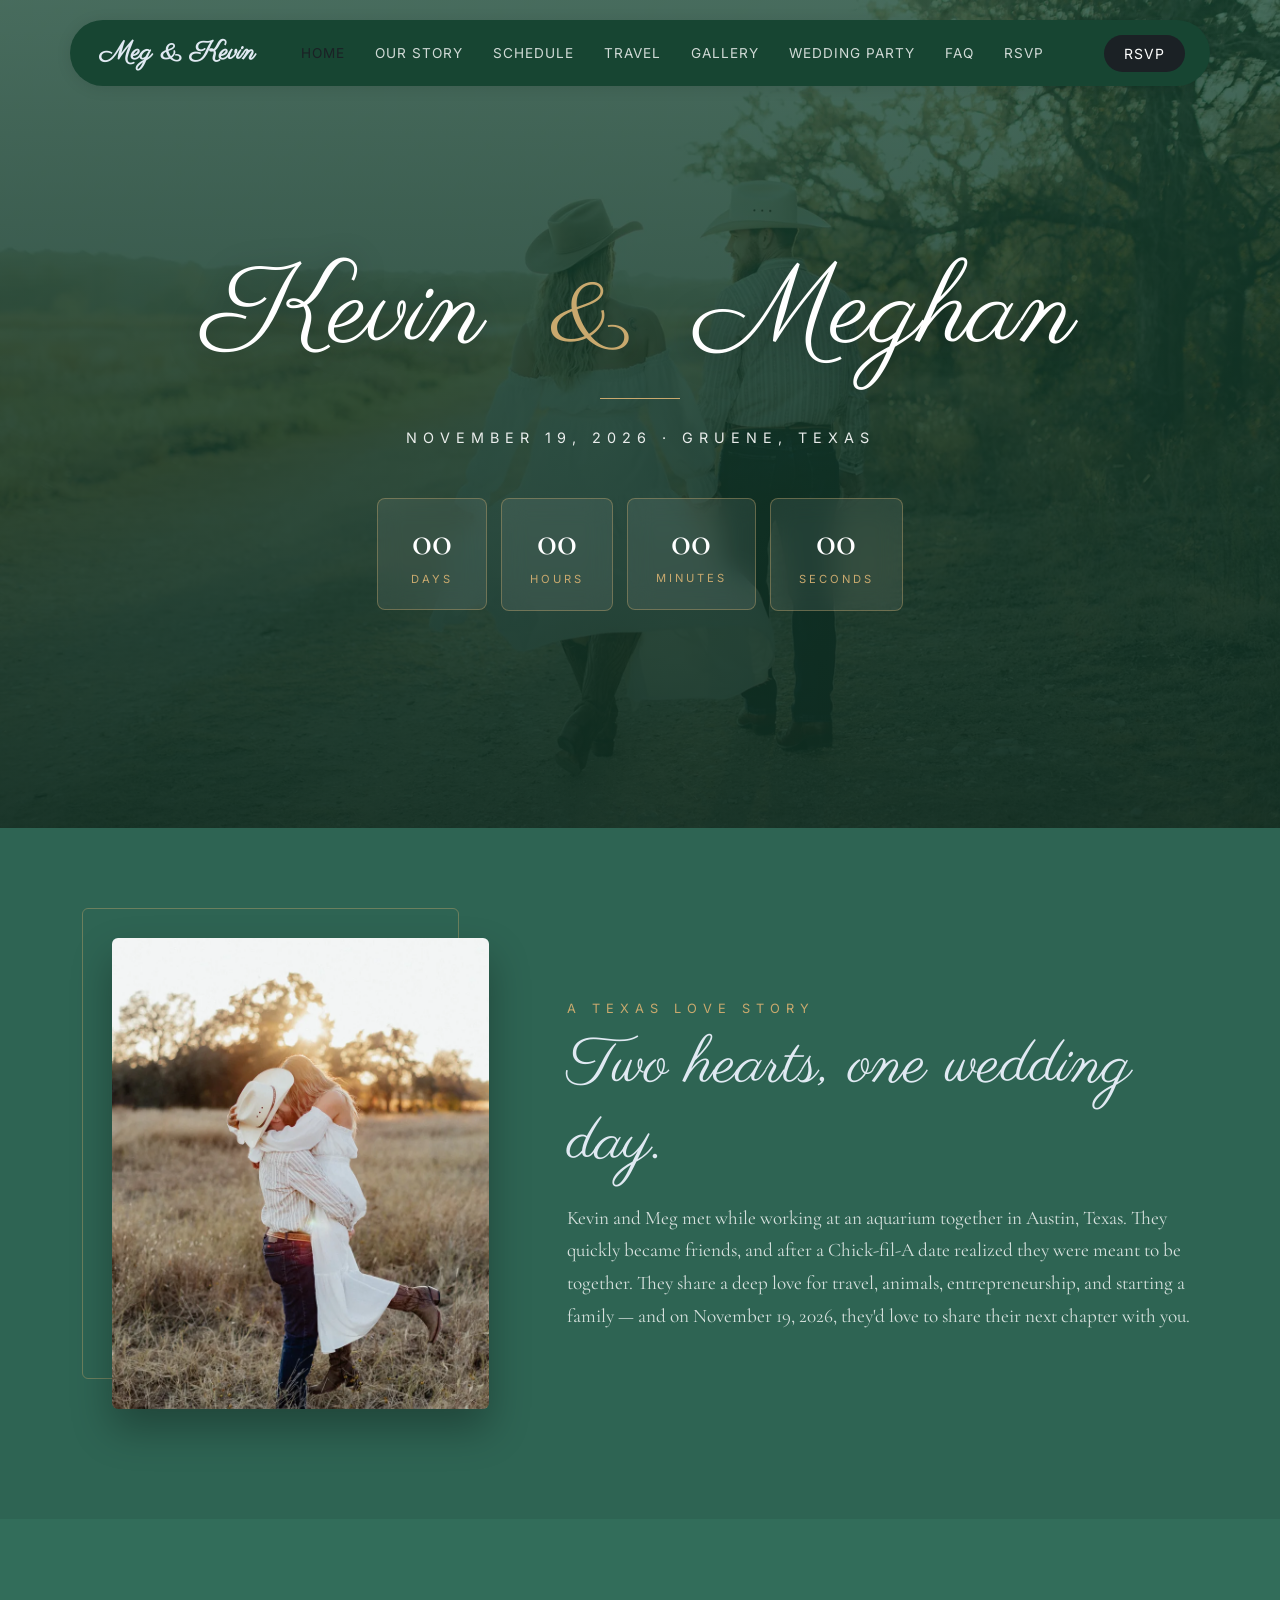
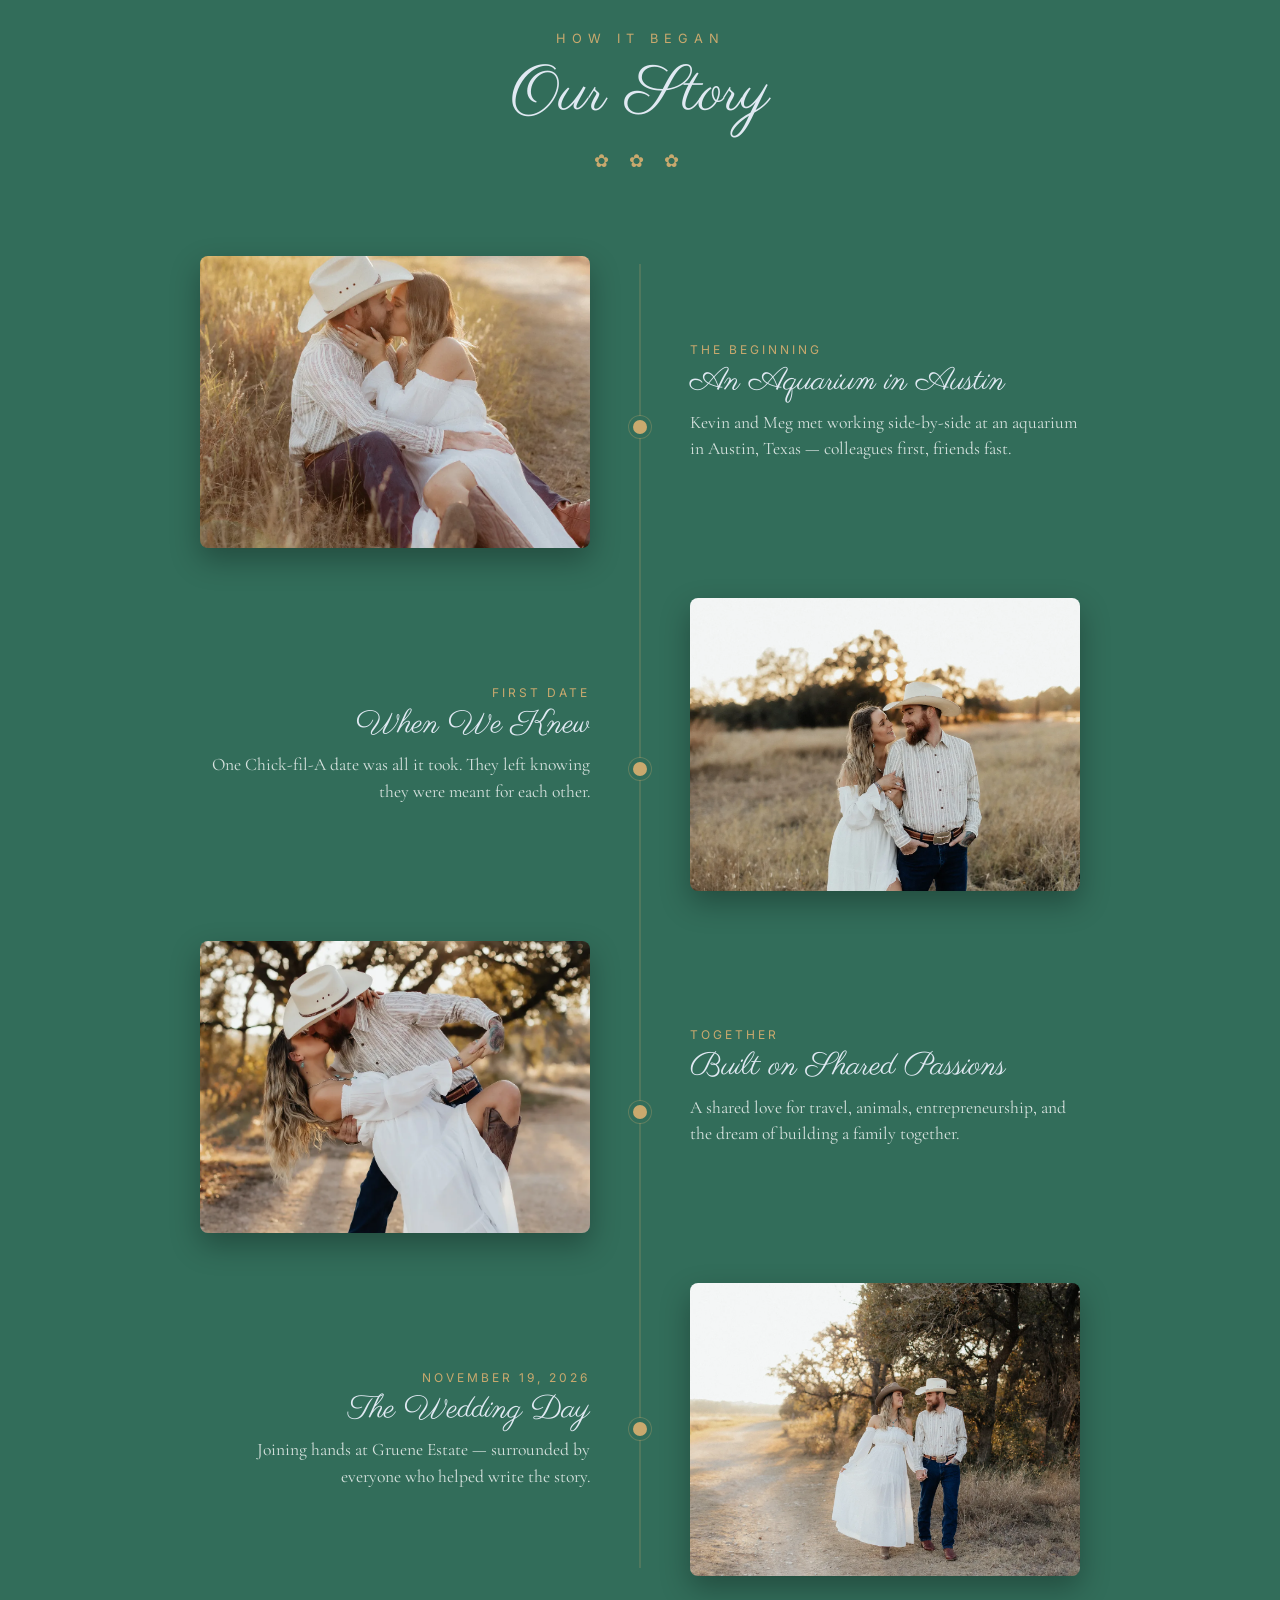
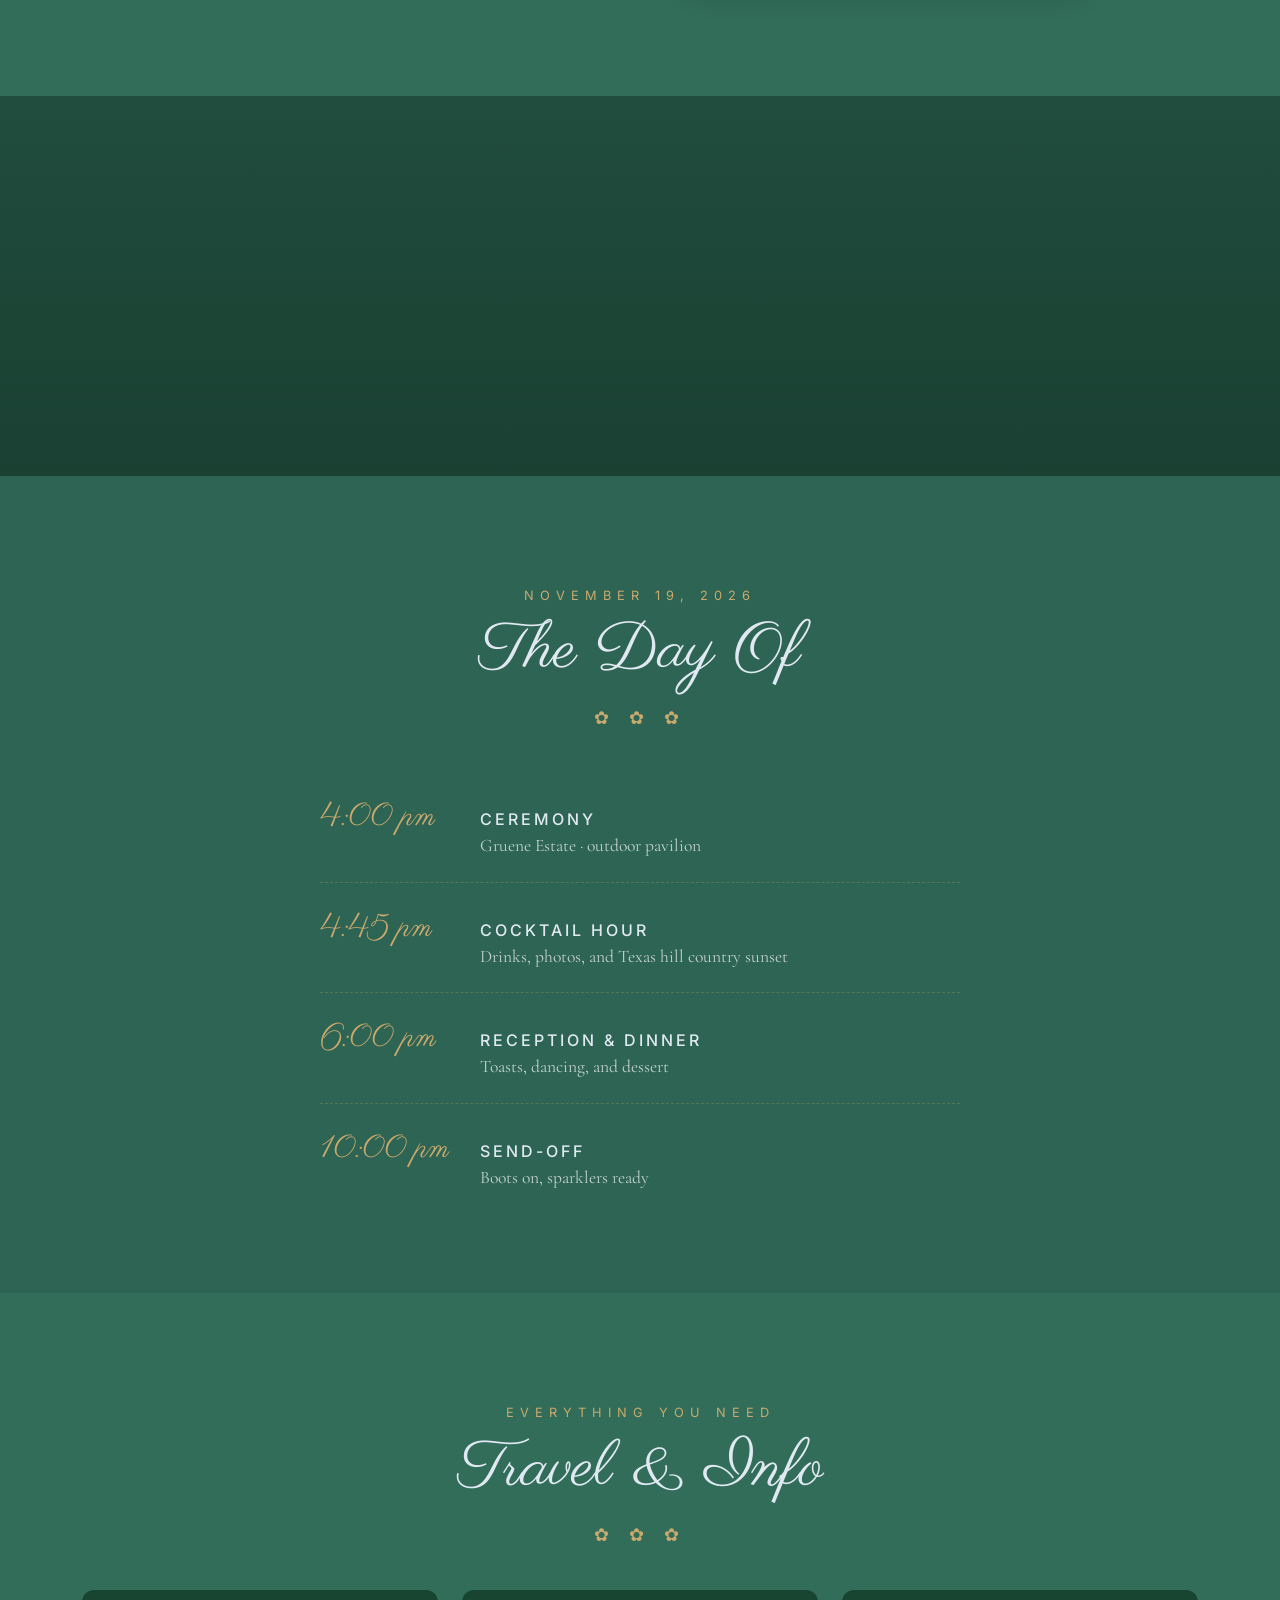
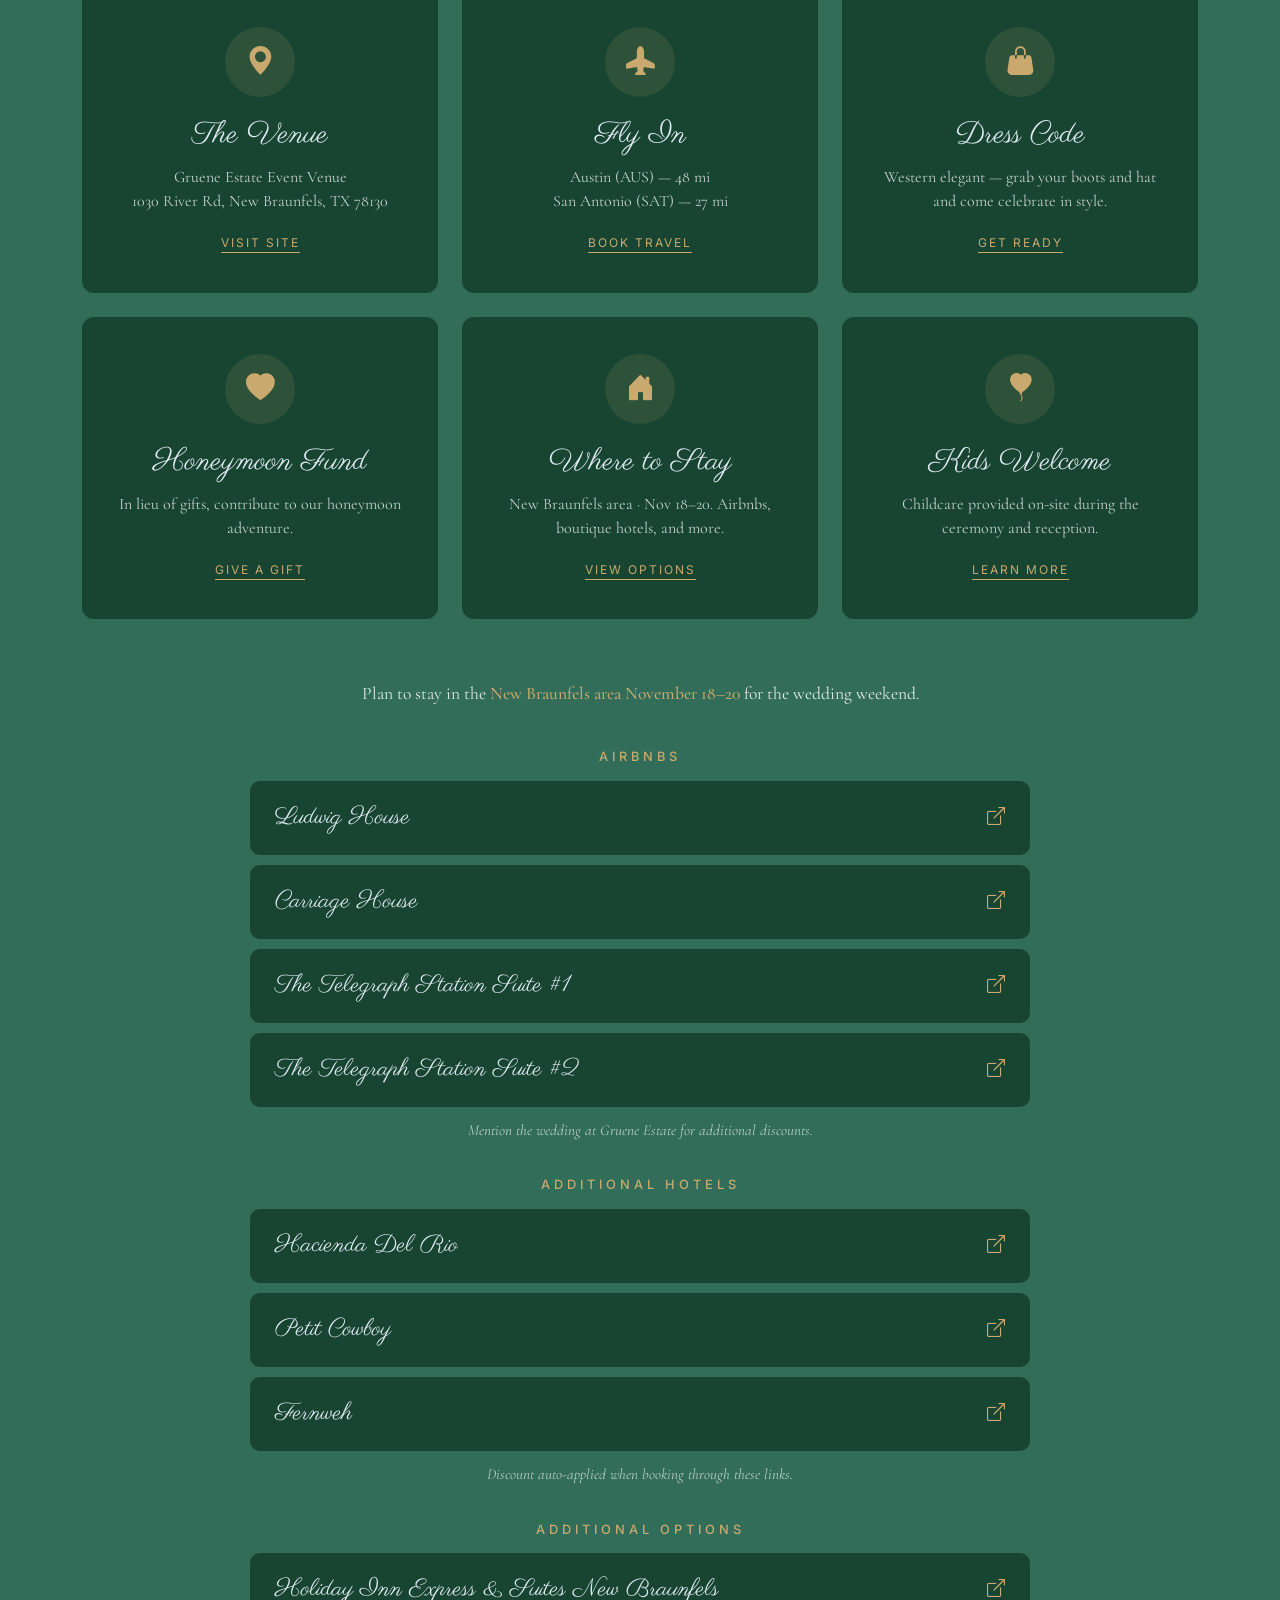
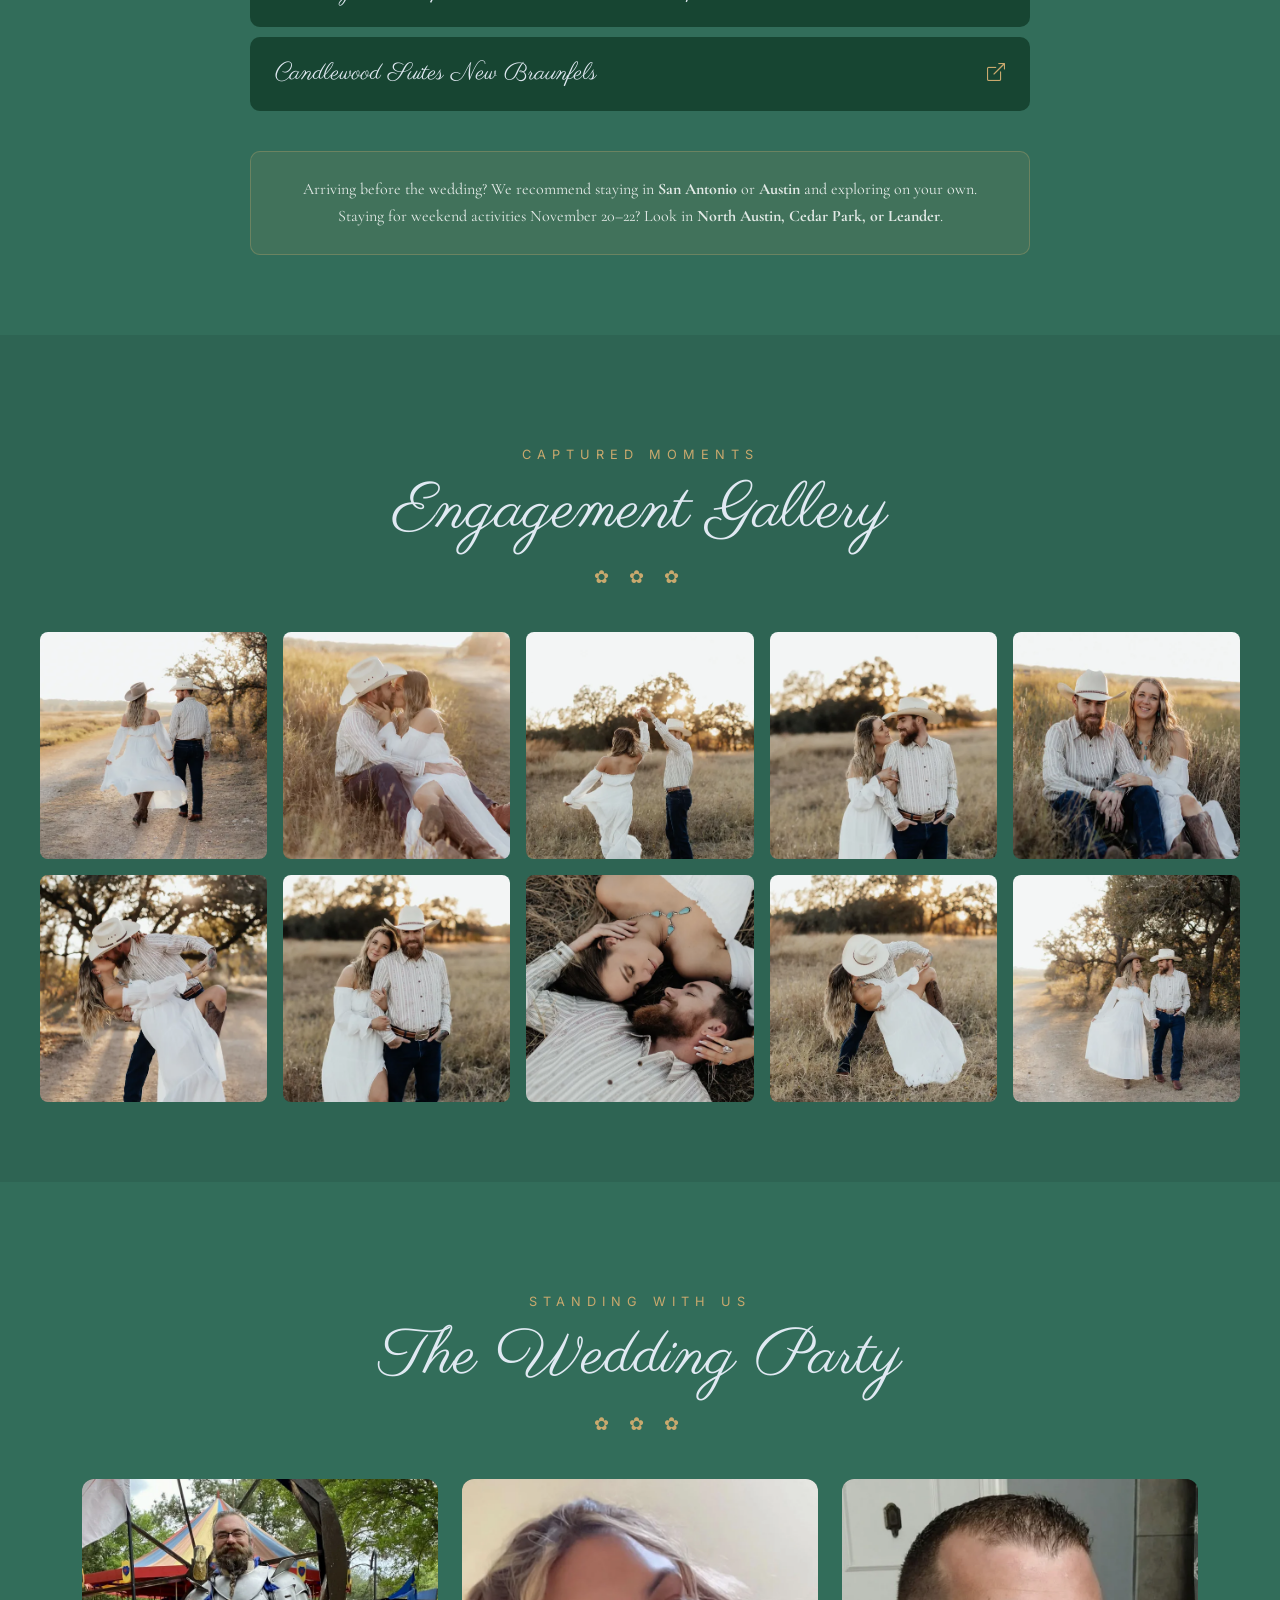
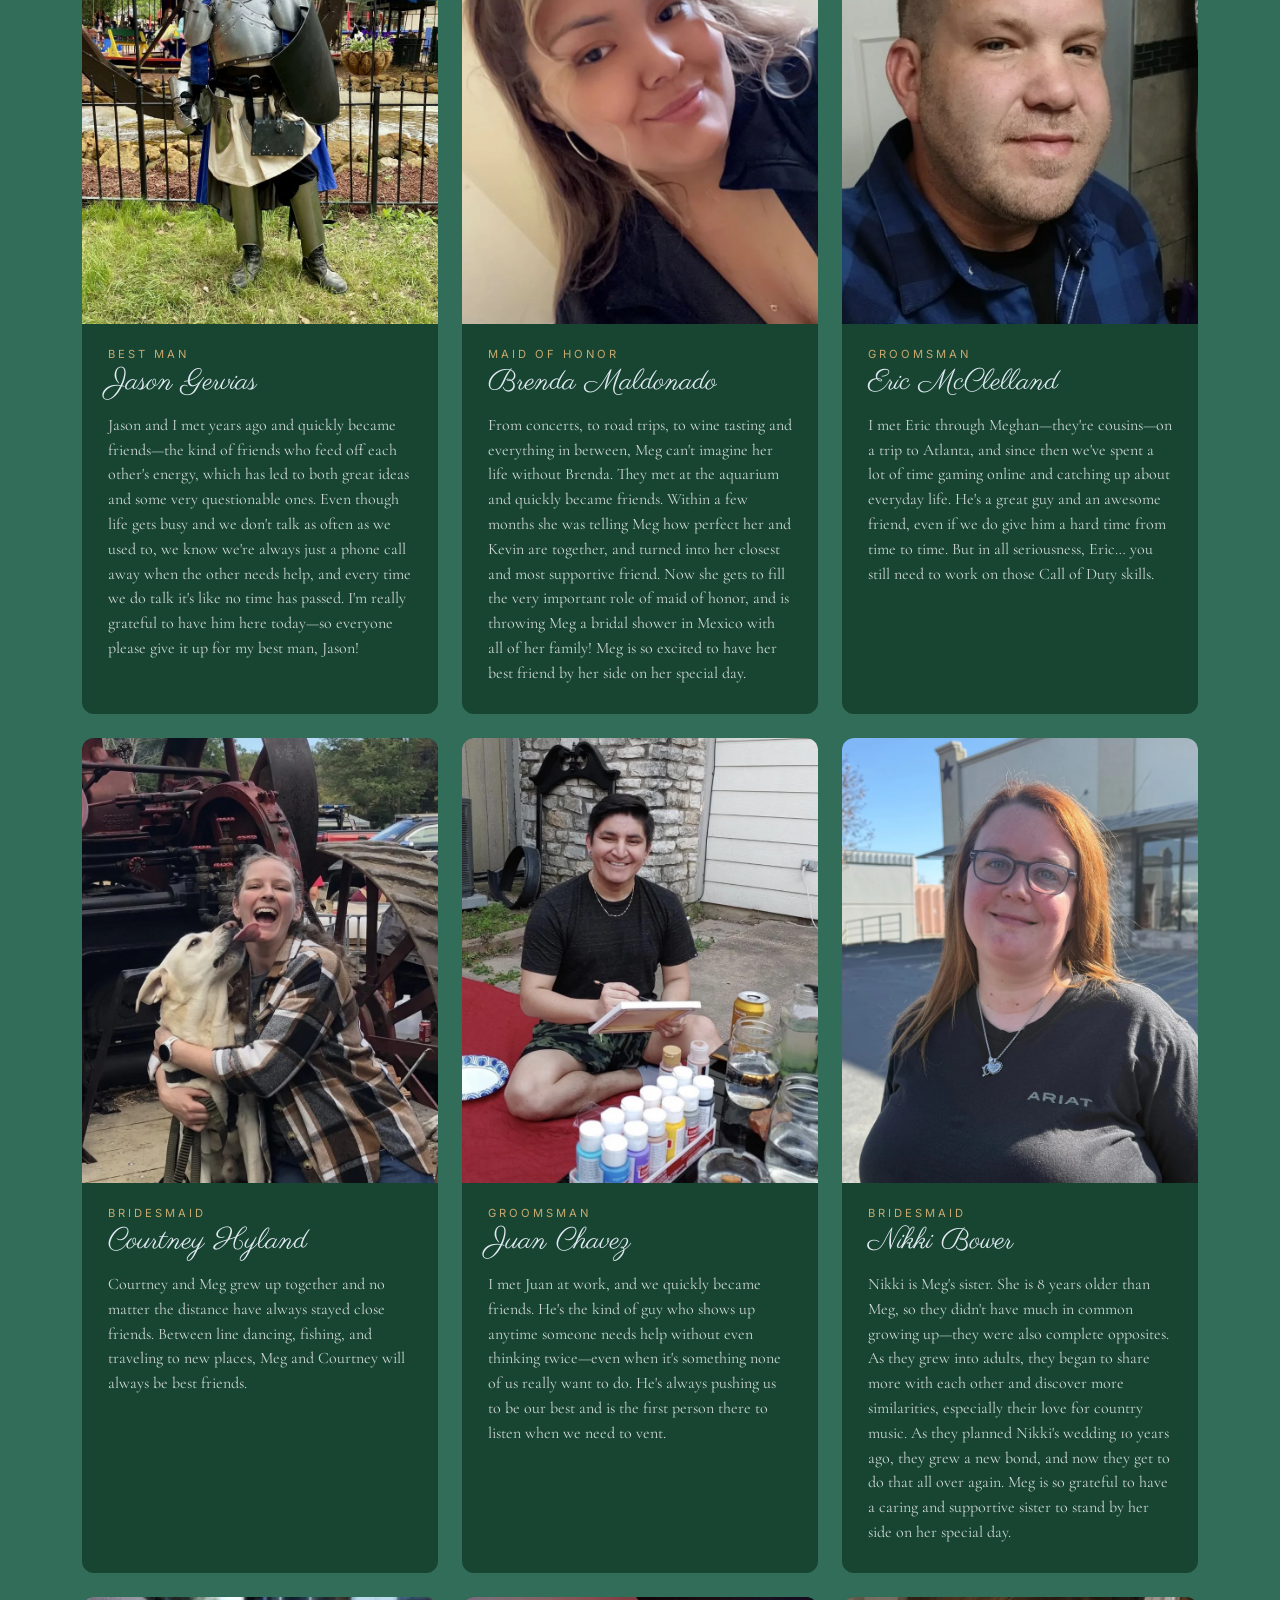
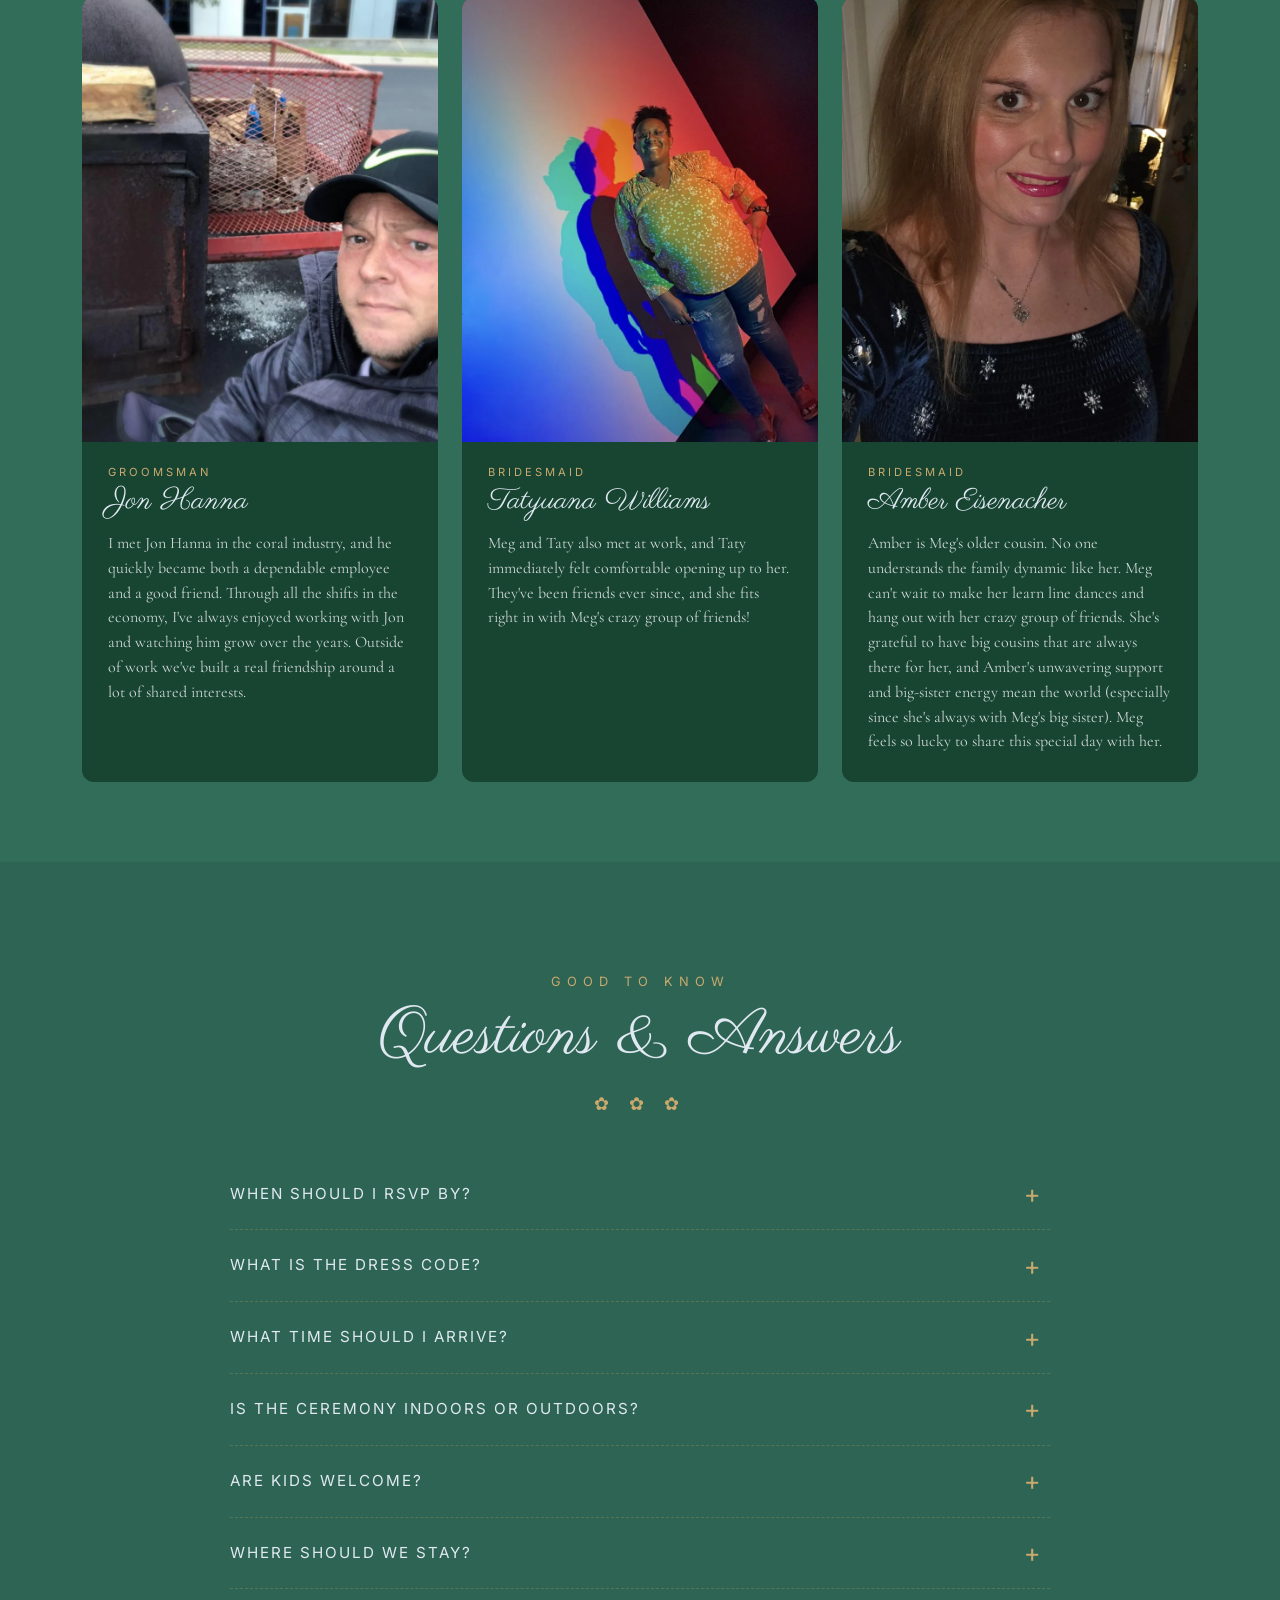
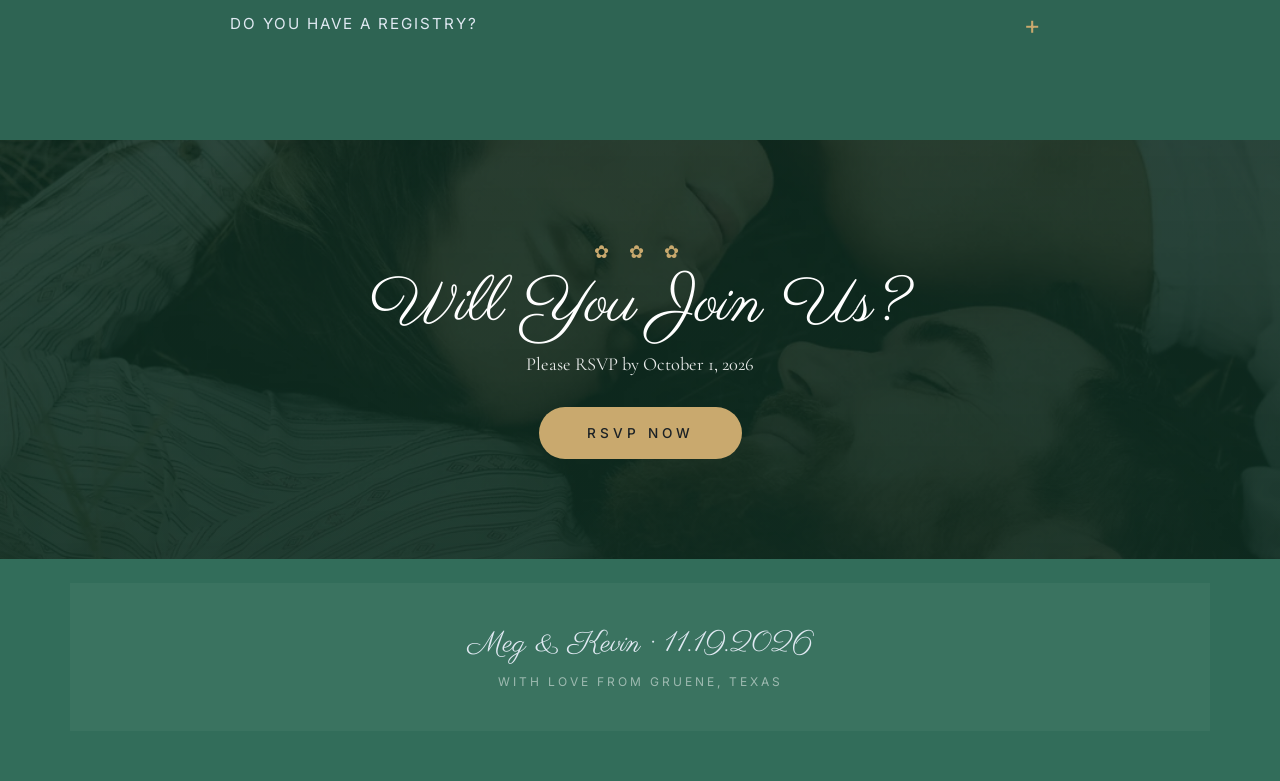
==== commit 585dbe4d: "Add FAQ section with common guest questions Adds a 'Questions & Answers' section between the wedding" ====
--- a/index.html
+++ b/index.html
@@ -167,6 +167,45 @@
     .party-body h4 { font-family: var(--heading-font); color: var(--heading-color); font-size: 1.8rem; margin: 4px 0 12px; }
     .party-body p { color: rgba(255,255,255,0.78); font-size: 1rem; line-height: 1.55; margin: 0; }
 
+    /* FAQ accordion */
+    .faq-wrap { max-width: 820px; margin: 0 auto; }
+    .faq-item { border-bottom: 1px dashed rgba(201,169,110,0.25); }
+    .faq-item:last-child { border-bottom: none; }
+    .faq-item summary {
+      list-style: none;
+      cursor: pointer;
+      padding: 24px 44px 24px 0;
+      position: relative;
+      font-family: var(--nav-font);
+      color: var(--heading-color);
+      font-size: 0.95rem;
+      letter-spacing: 2px;
+      text-transform: uppercase;
+    }
+    .faq-item summary::-webkit-details-marker { display: none; }
+    .faq-item summary:hover { color: var(--gold); }
+    .faq-item summary:focus-visible { outline: 2px solid var(--gold); outline-offset: 4px; }
+    .faq-item summary::after {
+      content: "\002B";
+      position: absolute;
+      right: 8px;
+      top: 50%;
+      transform: translateY(-50%);
+      color: var(--gold);
+      font-size: 1.6rem;
+      line-height: 1;
+      transition: transform 0.3s;
+    }
+    .faq-item[open] summary::after { content: "\2212"; }
+    .faq-answer { padding: 0 44px 26px 0; color: rgba(255,255,255,0.78); font-size: 1.05rem; line-height: 1.6; }
+    .faq-answer p { margin: 0; }
+    .faq-answer a { color: var(--gold); border-bottom: 1px solid rgba(201,169,110,0.5); }
+    .faq-answer a:hover { color: #fff; border-color: #fff; }
+    @media (max-width: 576px) {
+      .faq-item summary { font-size: 0.85rem; letter-spacing: 1.5px; padding-right: 36px; }
+      .faq-answer { padding-right: 0; }
+    }
+
     /* RSVP CTA on photo background */
     .rsvp-cta-section {
       position: relative;
@@ -219,6 +258,7 @@
           <li><a href="#travel">Travel</a></li>
           <li><a href="#gallery">Gallery</a></li>
           <li><a href="#party">Wedding Party</a></li>
+          <li><a href="#faq">FAQ</a></li>
           <li><a href="#rsvp">RSVP</a></li>
         </ul>
         <i class="mobile-nav-toggle d-xl-none bi bi-list"></i>
@@ -567,6 +607,47 @@
               </div>
             </div>
           </div>
+        </div>
+      </div>
+    </section>
+
+    <!-- FAQ -->
+    <section id="faq" class="light-bg-section">
+      <div class="section-title-preview" data-aos="fade-up">
+        <div class="eyebrow">Good to Know</div>
+        <h2>Questions &amp; Answers</h2>
+        <div class="sub-sprig">&#10047; &#10047; &#10047;</div>
+      </div>
+      <div class="container">
+        <div class="faq-wrap">
+          <details class="faq-item" data-aos="fade-up">
+            <summary>When should I RSVP by?</summary>
+            <div class="faq-answer"><p>Please RSVP by <strong>October 1, 2026</strong> so we can finalize our headcount with the venue. You can respond any time before then using the <a href="#rsvp">RSVP form</a>.</p></div>
+          </details>
+          <details class="faq-item" data-aos="fade-up" data-aos-delay="50">
+            <summary>What is the dress code?</summary>
+            <div class="faq-answer"><p>Western elegant &mdash; boots and hats are more than welcome. The ceremony is on grass at an outdoor pavilion, so block heels or flats will serve you better than stilettos.</p></div>
+          </details>
+          <details class="faq-item" data-aos="fade-up" data-aos-delay="100">
+            <summary>What time should I arrive?</summary>
+            <div class="faq-answer"><p>The ceremony begins promptly at <strong>4:00 pm</strong>. Plan to arrive by 3:30 pm to park and find your seat.</p></div>
+          </details>
+          <details class="faq-item" data-aos="fade-up" data-aos-delay="150">
+            <summary>Is the ceremony indoors or outdoors?</summary>
+            <div class="faq-answer"><p>The ceremony is outdoors at the Gruene Estate pavilion, and the reception follows on site. November evenings in the Texas hill country can cool off after sunset &mdash; a light layer is a good idea.</p></div>
+          </details>
+          <details class="faq-item" data-aos="fade-up" data-aos-delay="150">
+            <summary>Are kids welcome?</summary>
+            <div class="faq-answer"><p>Yes! Childcare is provided on site during both the ceremony and the reception.</p></div>
+          </details>
+          <details class="faq-item" data-aos="fade-up" data-aos-delay="150">
+            <summary>Where should we stay?</summary>
+            <div class="faq-answer"><p>We have gathered Airbnbs, hotels, and other options in the New Braunfels area for the November 18&ndash;20 weekend on the <a href="#lodging">Where to Stay</a> list. Several include a discount when you book through our links.</p></div>
+          </details>
+          <details class="faq-item" data-aos="fade-up" data-aos-delay="150">
+            <summary>Do you have a registry?</summary>
+            <div class="faq-answer"><p>In lieu of gifts, we would love a contribution toward our honeymoon adventure through our <a href="https://www.honeyfund.com/site/tobias-haynie-11-19-2026" target="_blank" rel="noopener">Honeymoon Fund</a>. Your presence is the real gift.</p></div>
+          </details>
         </div>
       </div>
     </section>
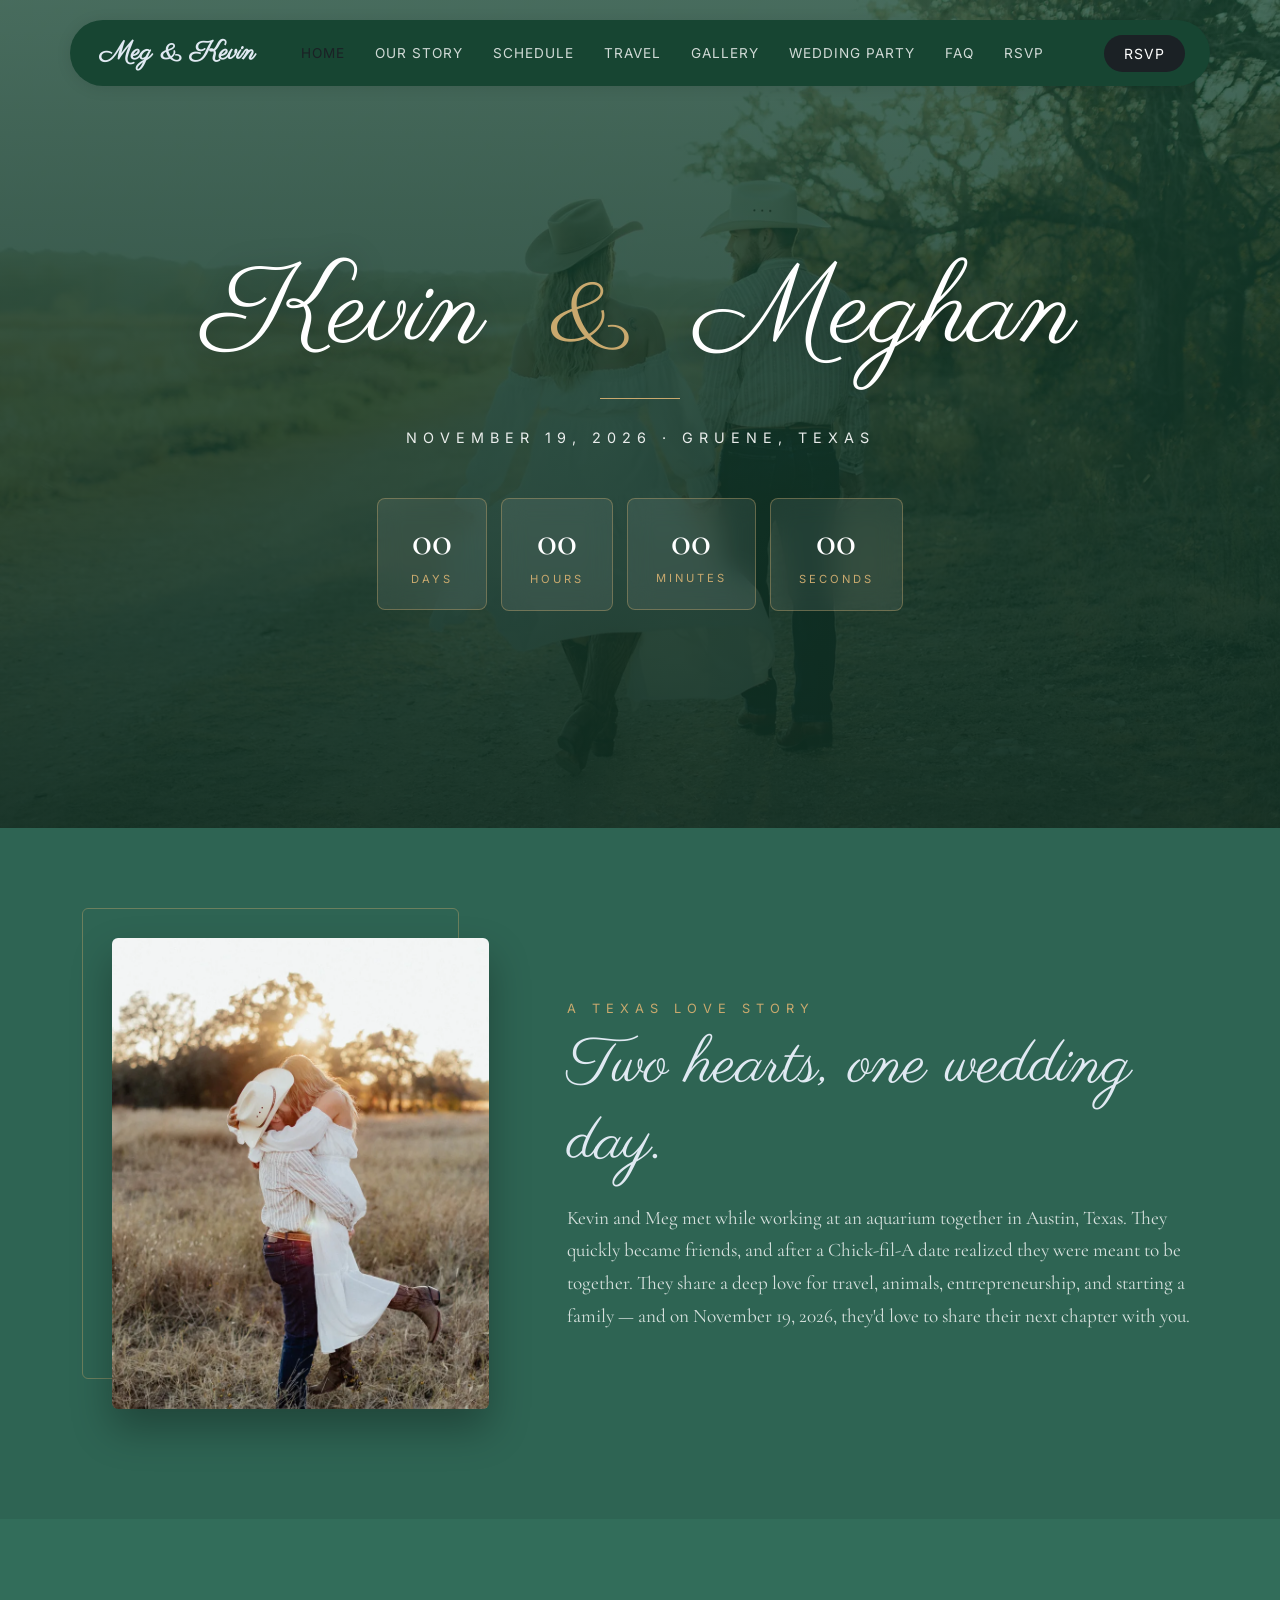
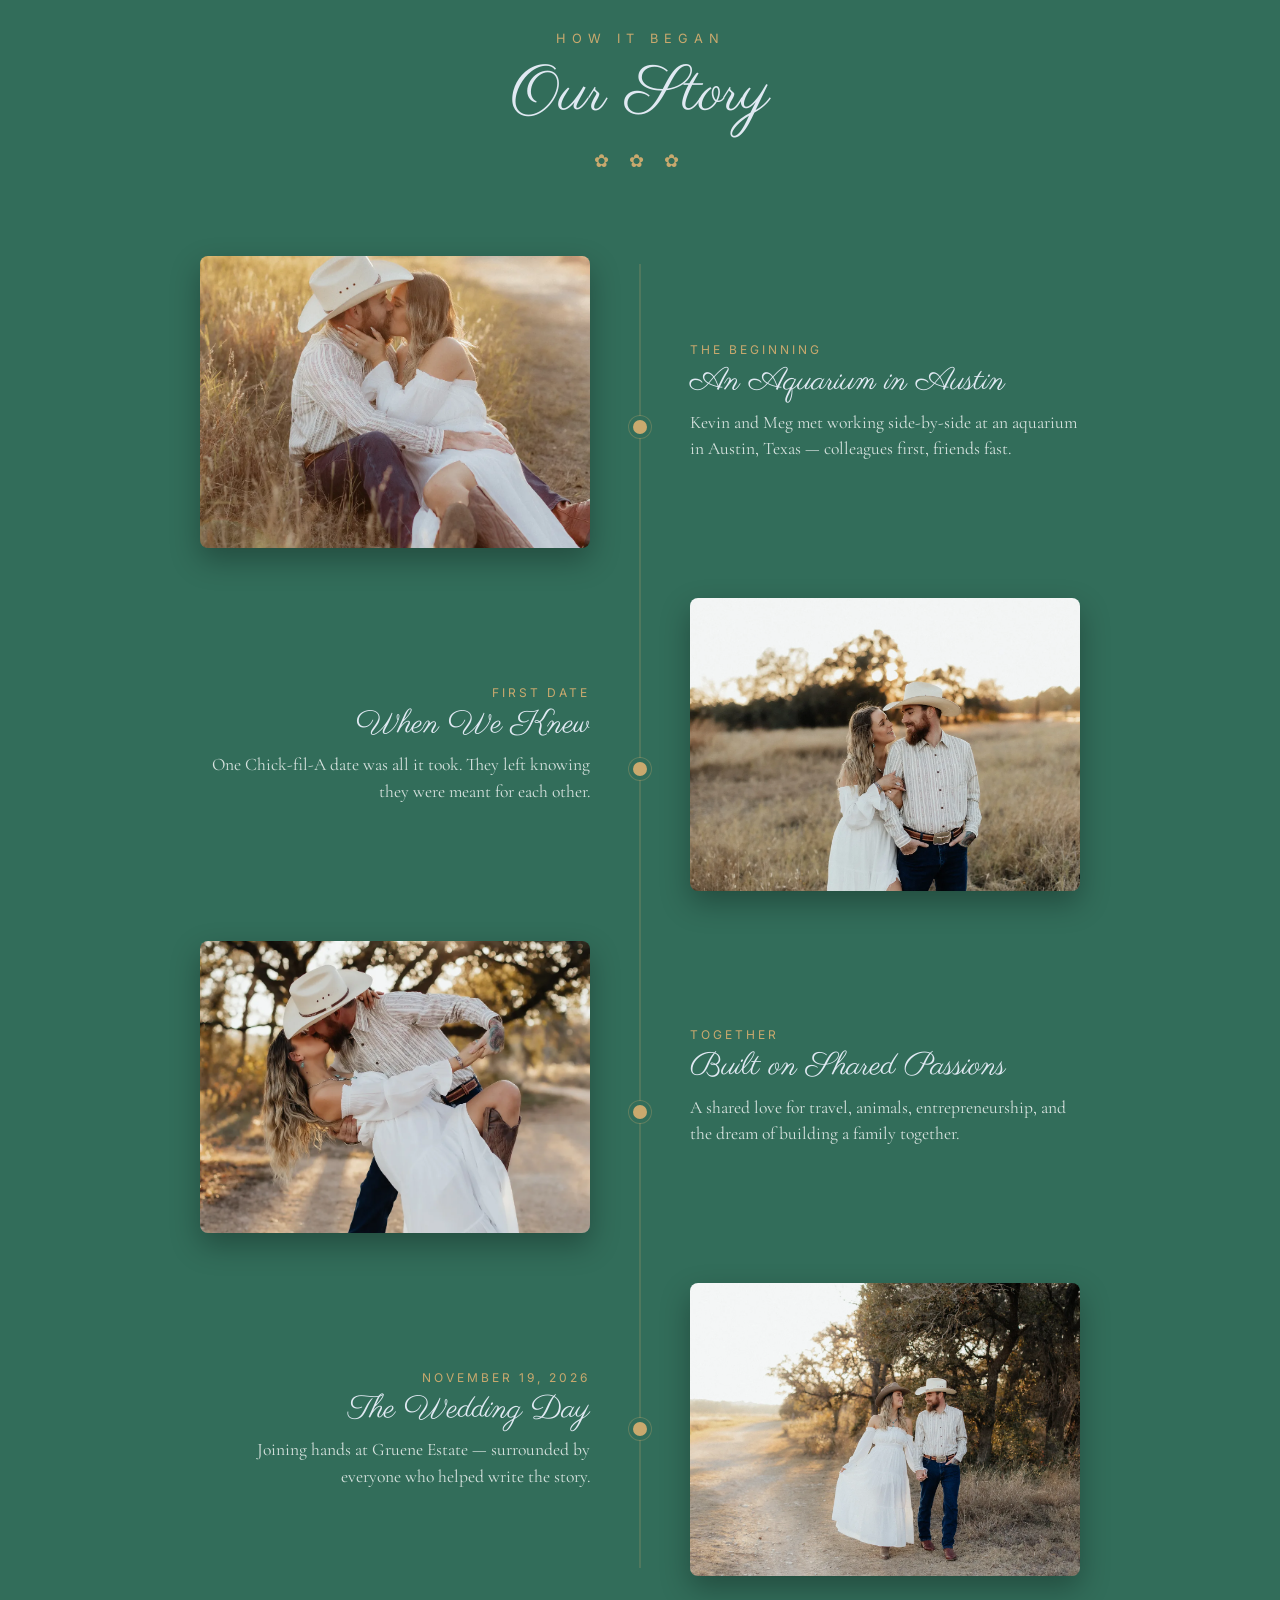
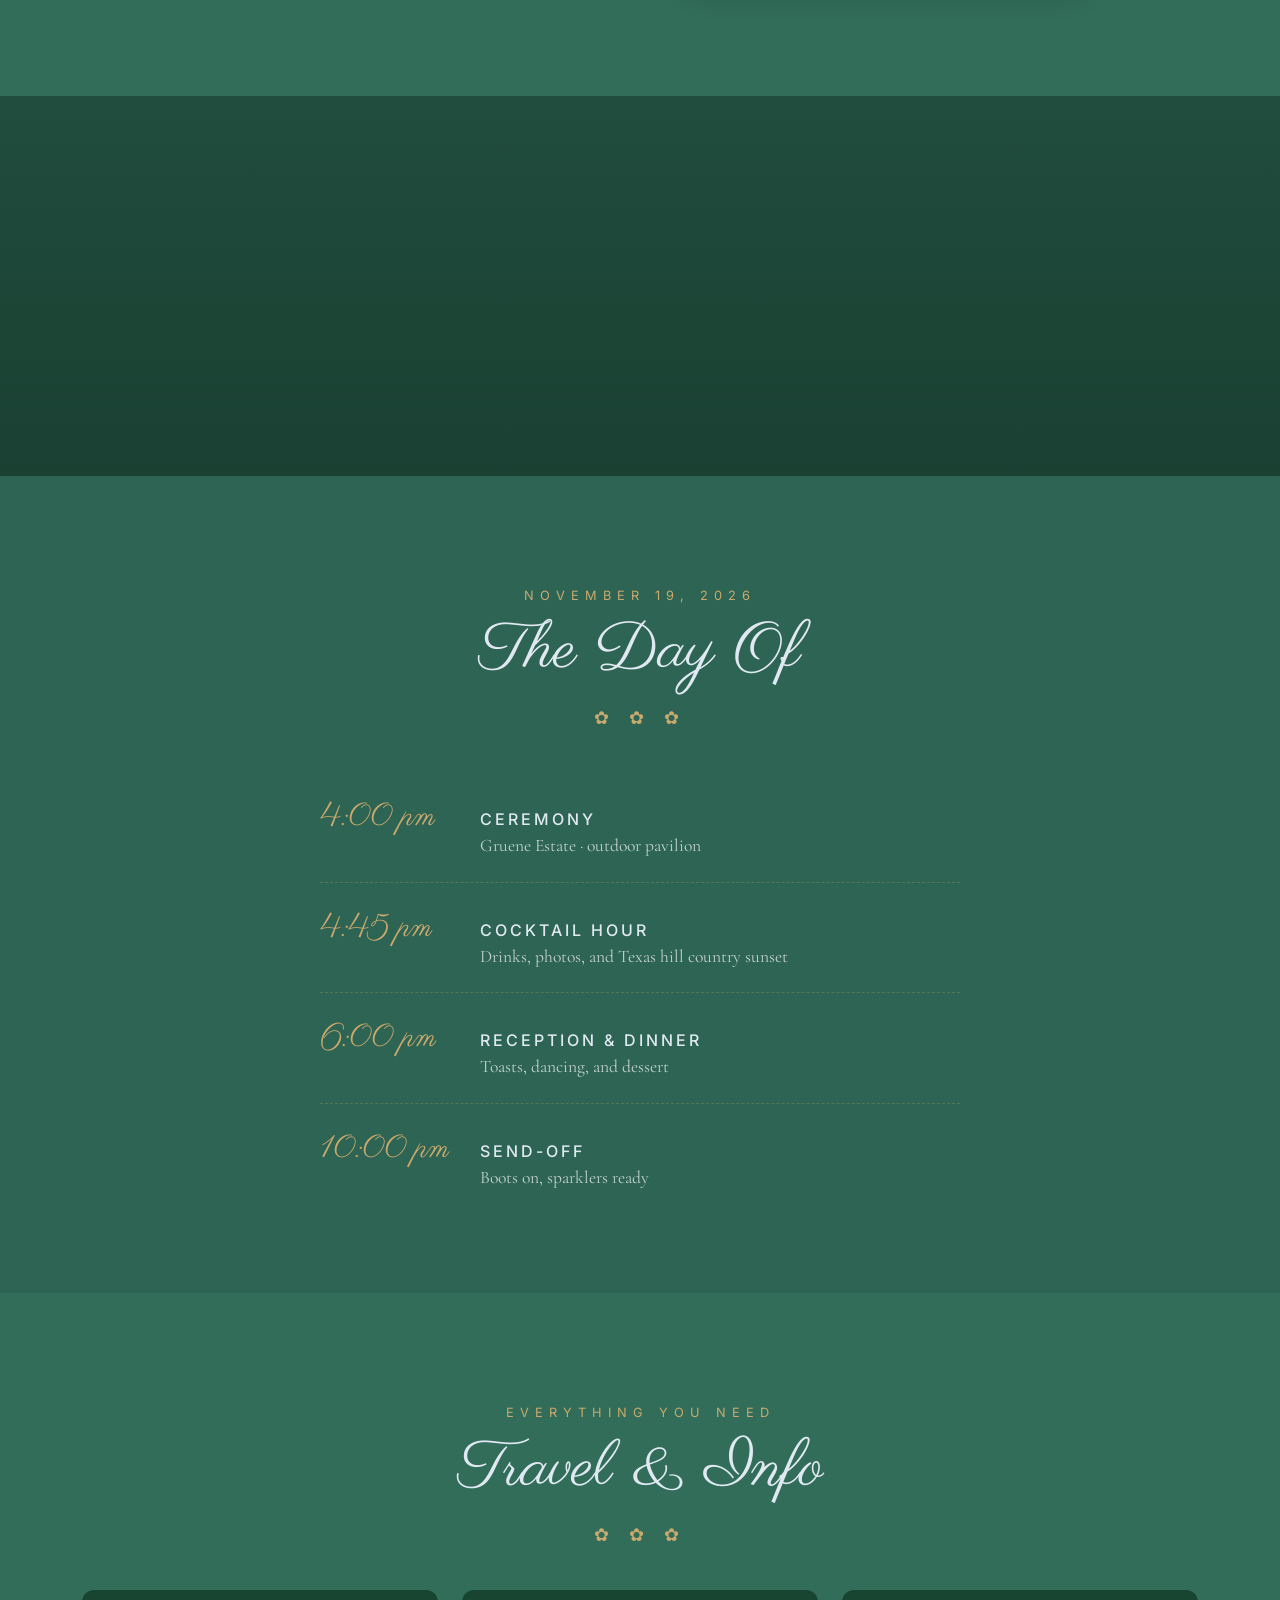
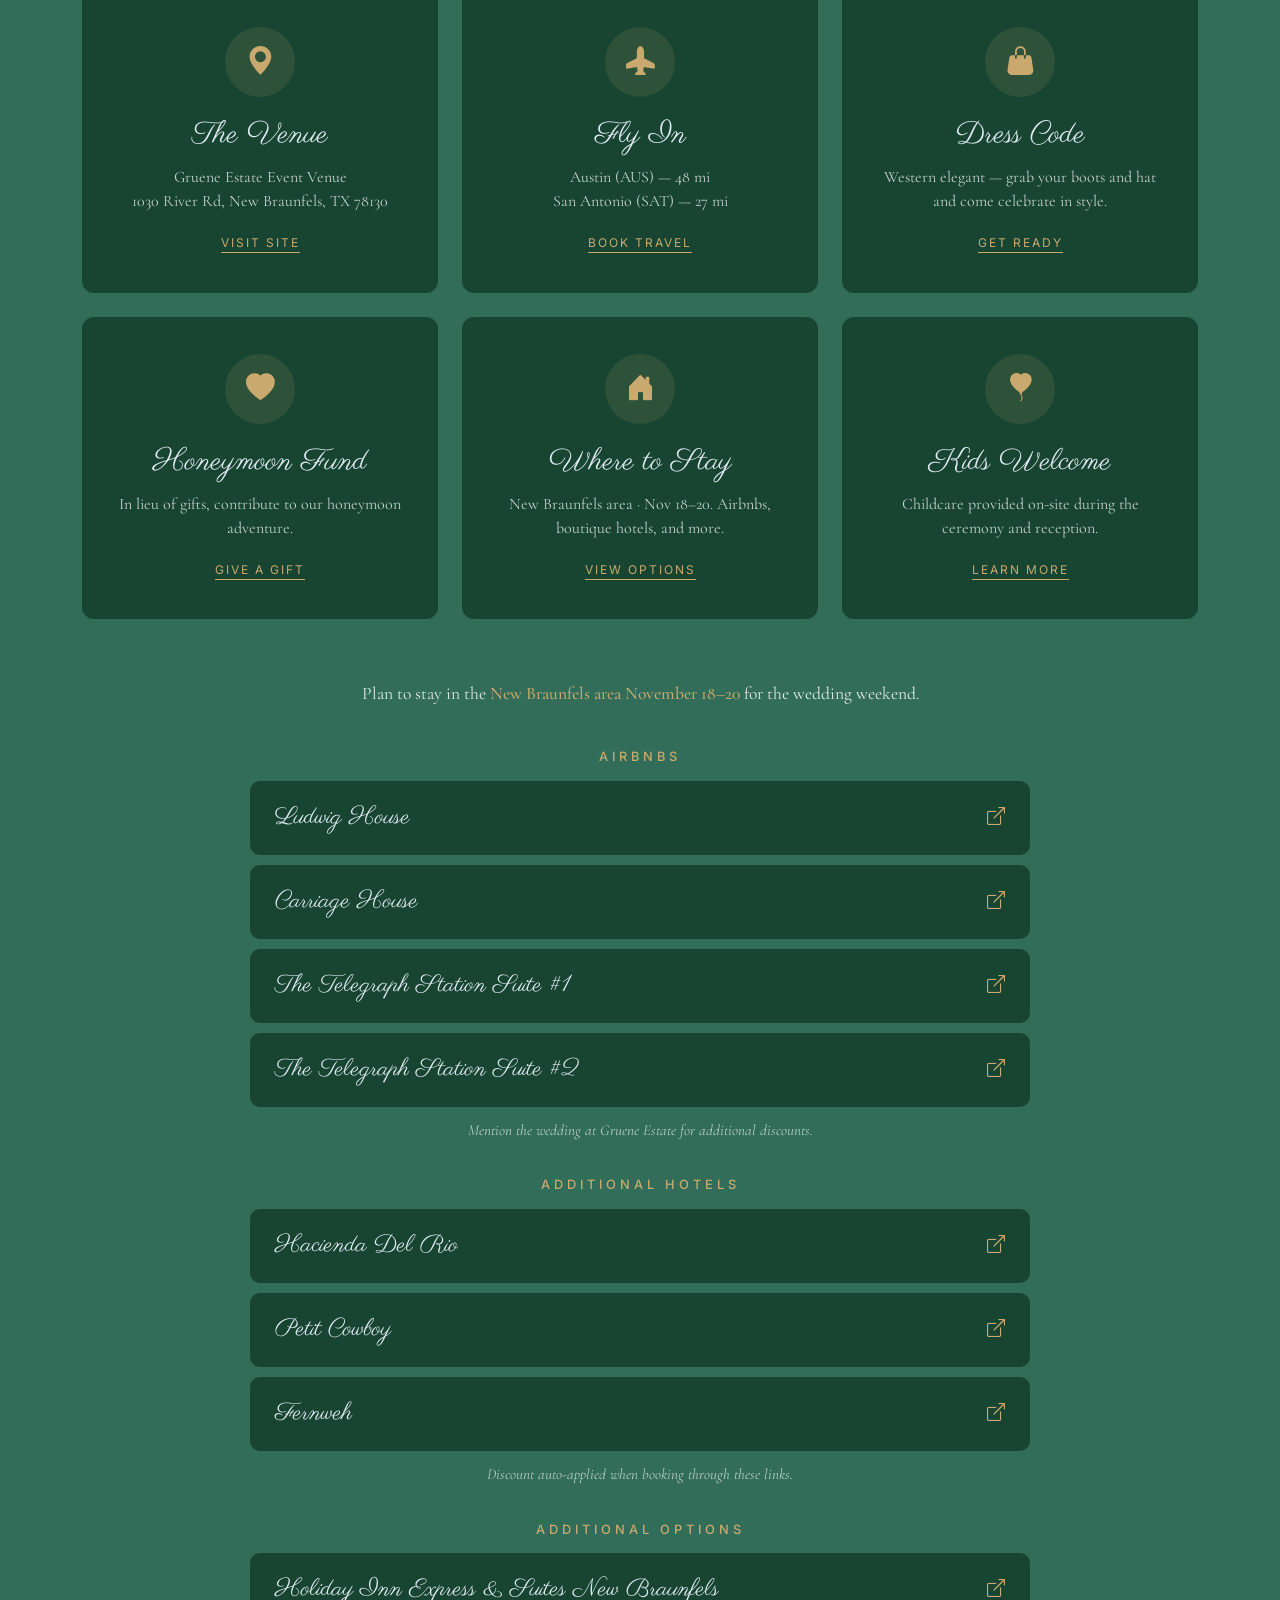
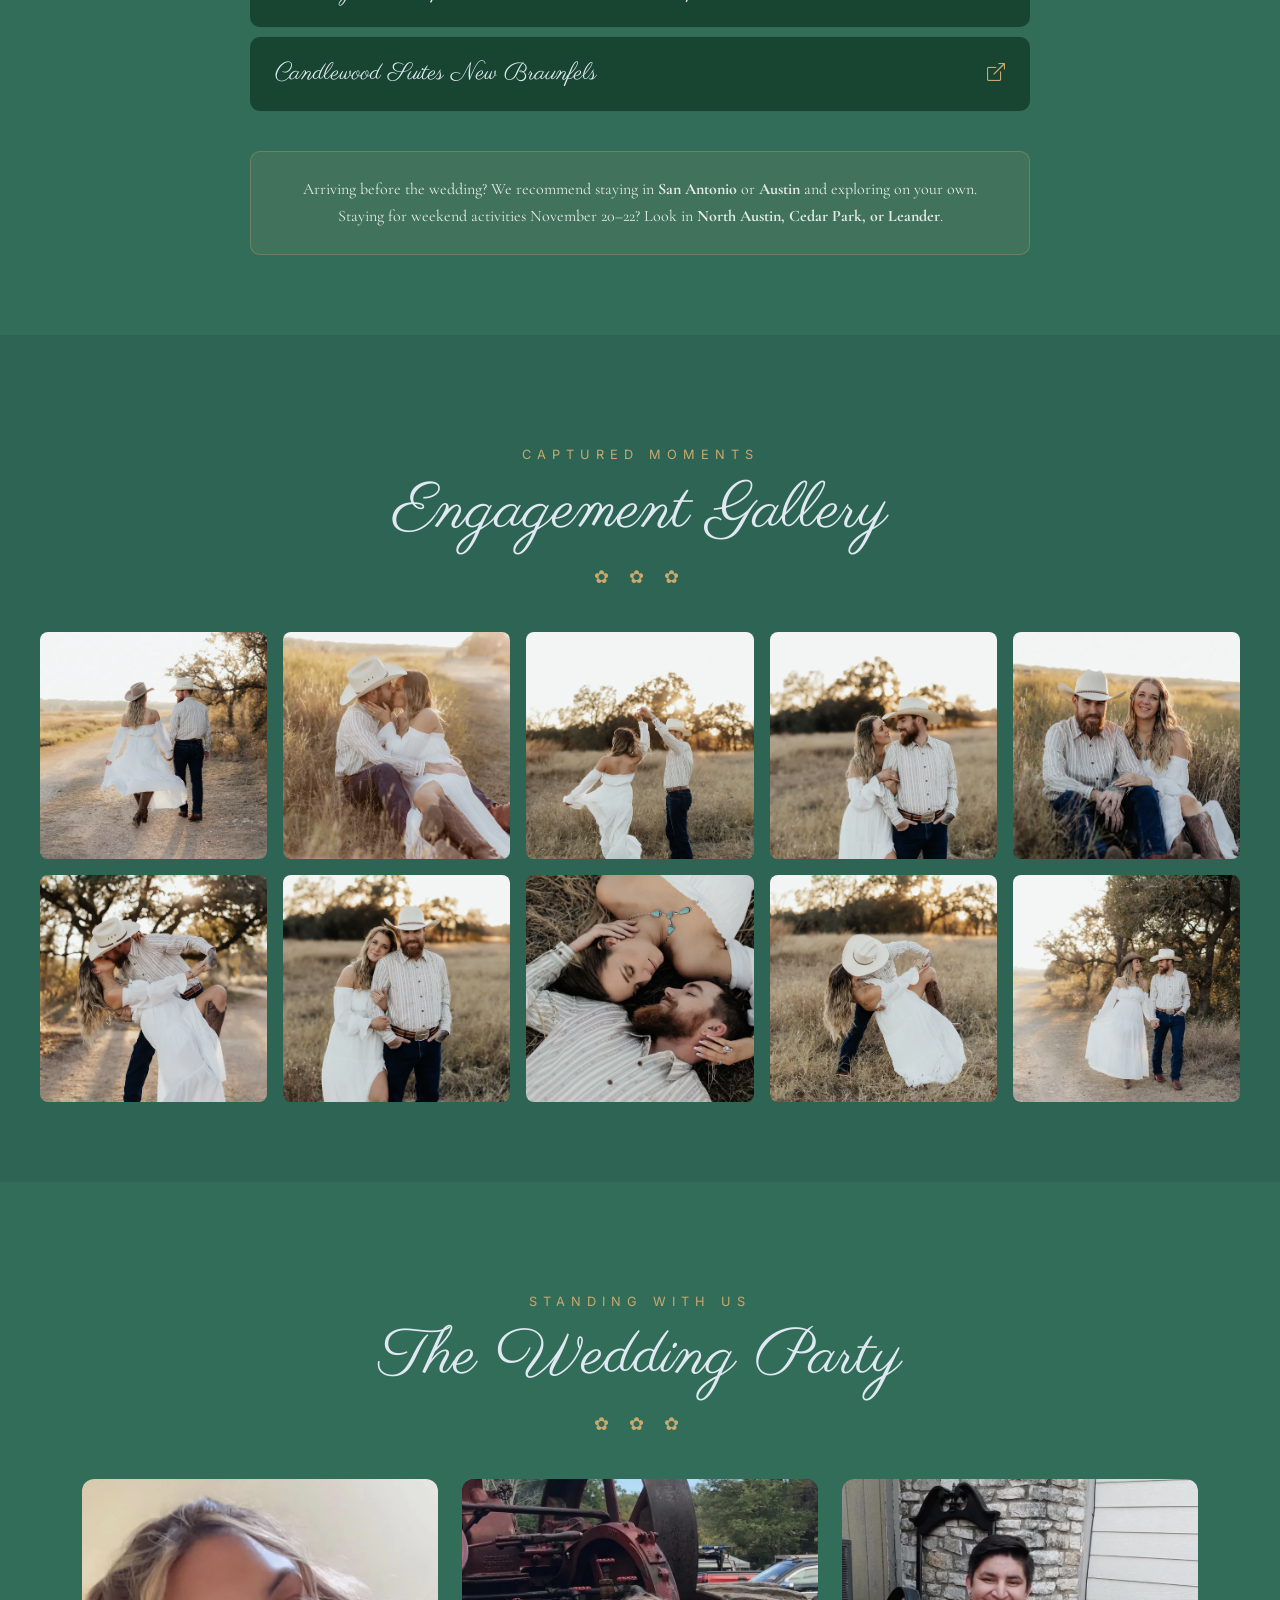
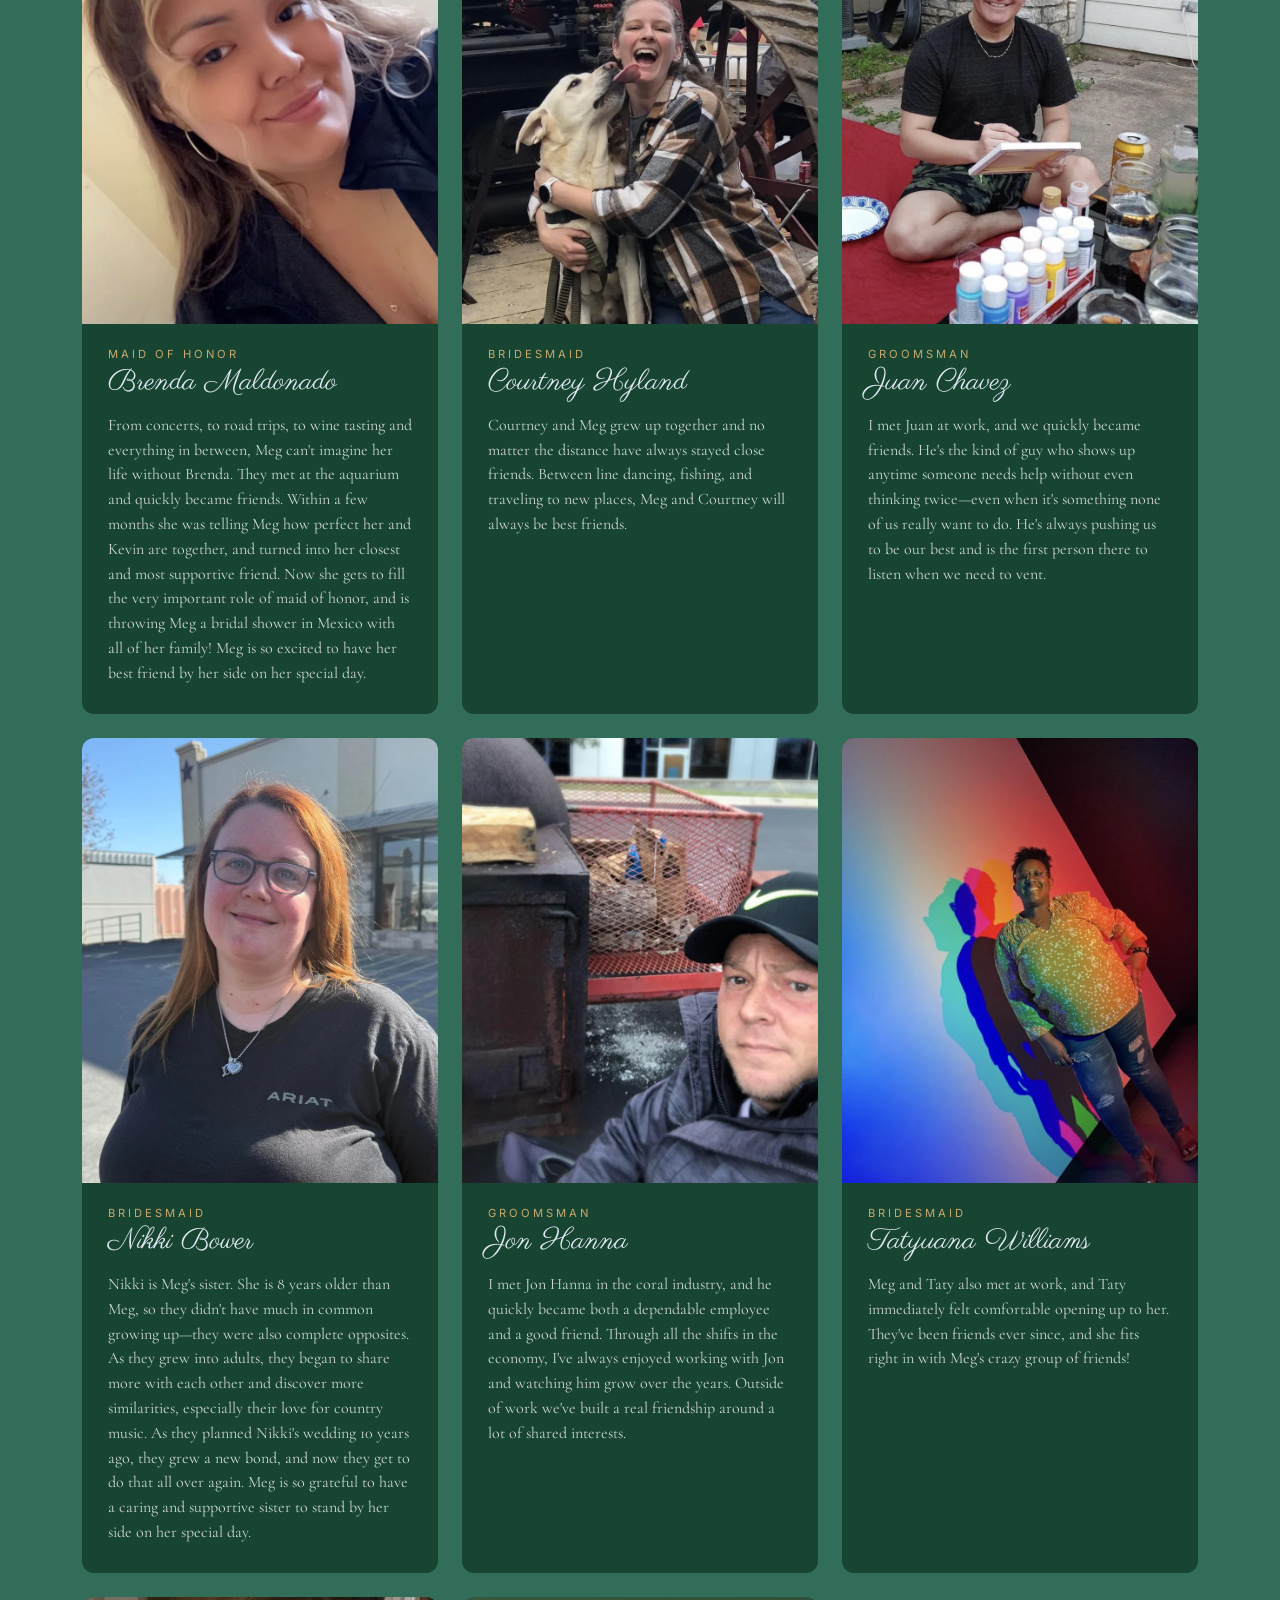
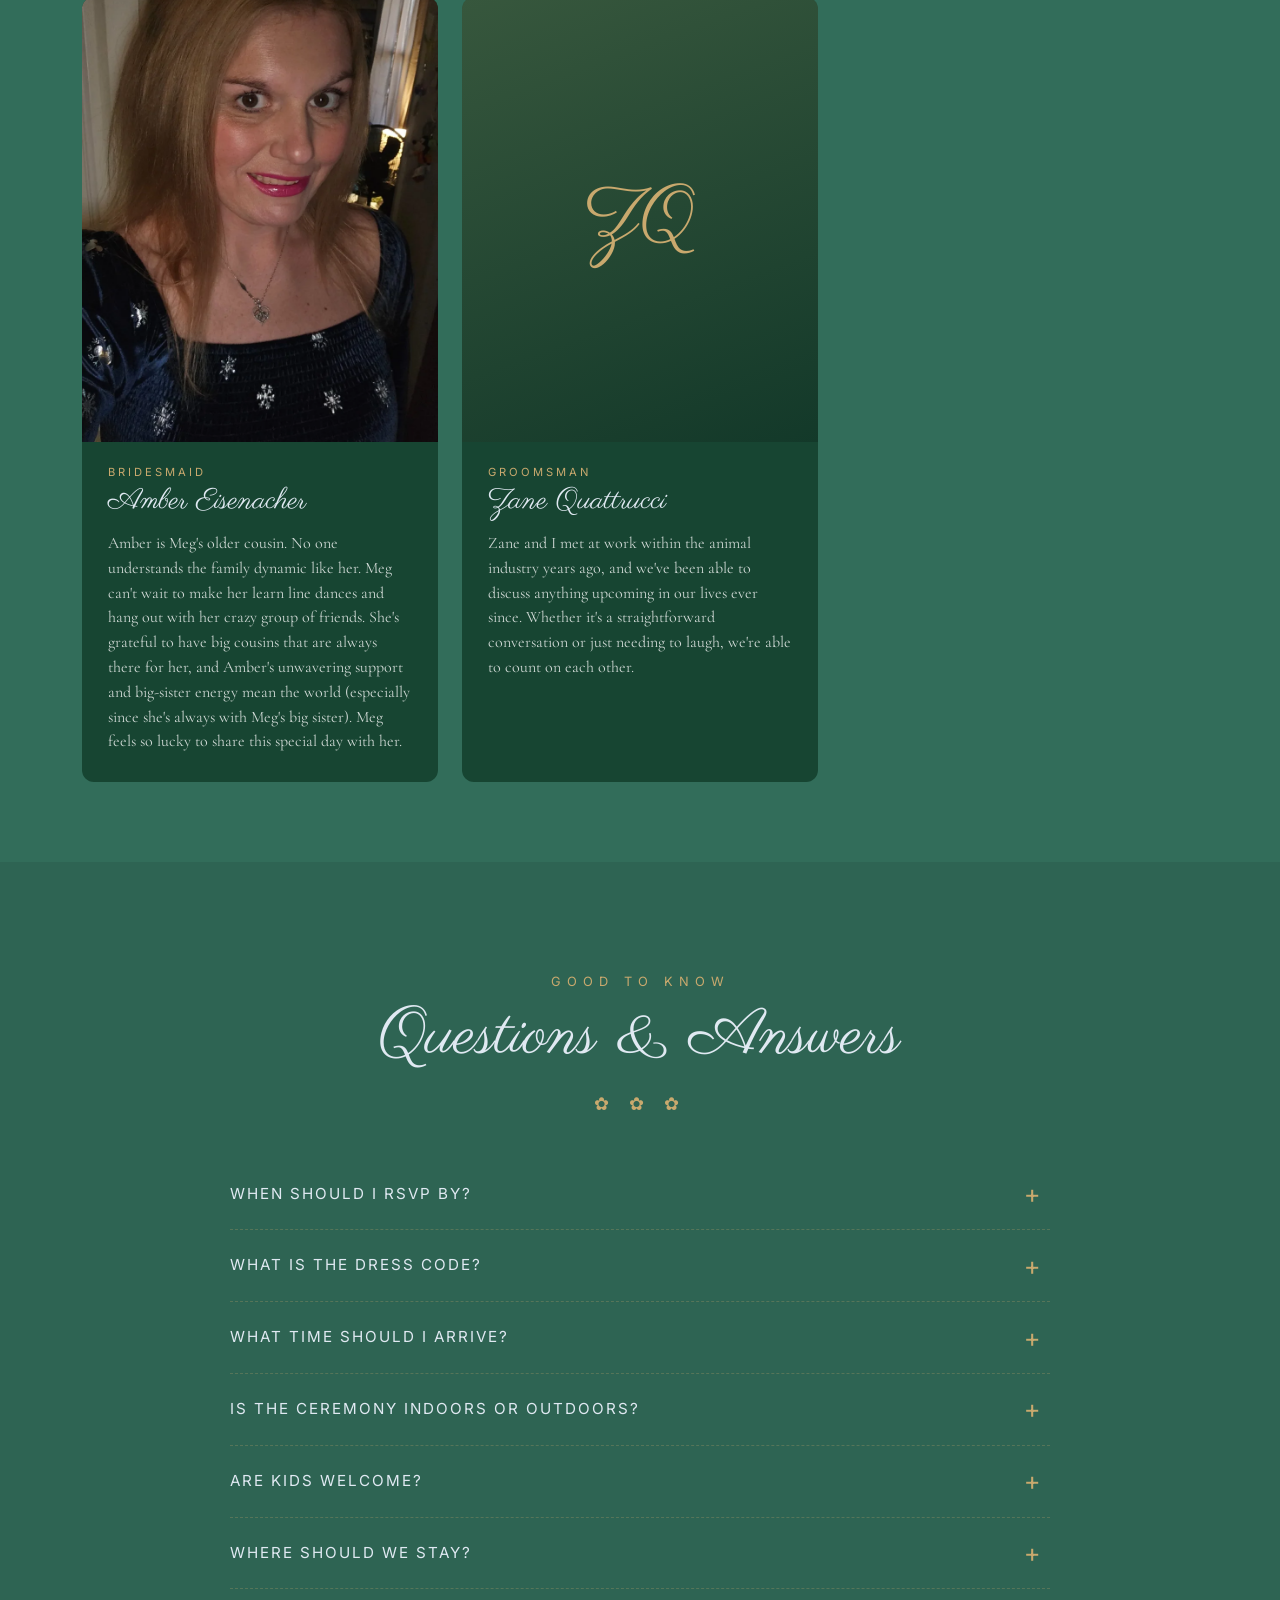
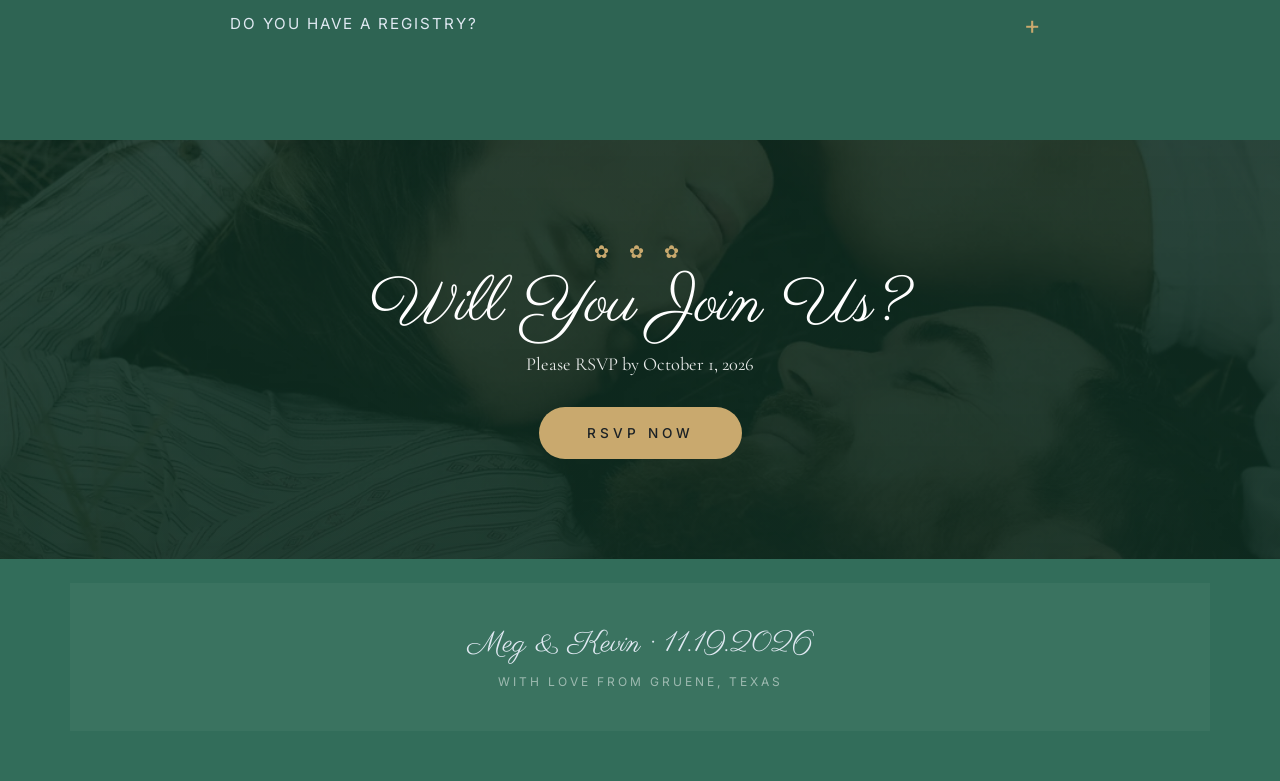
==== commit 885fa257: "Update wedding party: remove two members, add Zane Quattrucci Removes the Jason Gervias and Eric McC" ====
--- a/index.html
+++ b/index.html
@@ -161,6 +161,8 @@
     .party-card:hover { transform: translateY(-4px); }
     .party-photo { aspect-ratio: 4/5; overflow: hidden; }
     .party-photo img { width: 100%; height: 100%; object-fit: cover; transition: transform 0.6s; }
+    .party-photo-placeholder { display: flex; align-items: center; justify-content: center; background: linear-gradient(160deg, rgba(201,169,110,0.18), rgba(15,45,33,0.5)); }
+    .party-photo-placeholder span { font-family: var(--heading-font); font-size: 4.5rem; color: var(--gold); letter-spacing: 2px; }
     .party-card:hover .party-photo img { transform: scale(1.05); }
     .party-body { padding: 22px 26px 28px; }
     .party-body .role { font-family: var(--nav-font); color: var(--gold); letter-spacing: 3px; font-size: 0.7rem; text-transform: uppercase; }
@@ -519,16 +521,6 @@
         <div class="row g-4">
           <div class="col-lg-4 col-md-6" data-aos="fade-up" data-aos-delay="100">
             <div class="party-card">
-              <div class="party-photo"><img src="assets/img/person/person-m-1.webp" alt="" loading="lazy" width="800" height="1000"></div>
-              <div class="party-body">
-                <div class="role">Best Man</div>
-                <h4>Jason Gervias</h4>
-                <p>Jason and I met years ago and quickly became friends&mdash;the kind of friends who feed off each other's energy, which has led to both great ideas and some very questionable ones. Even though life gets busy and we don't talk as often as we used to, we know we're always just a phone call away when the other needs help, and every time we do talk it's like no time has passed. I'm really grateful to have him here today&mdash;so everyone please give it up for my best man, Jason!</p>
-              </div>
-            </div>
-          </div>
-          <div class="col-lg-4 col-md-6" data-aos="fade-up" data-aos-delay="150">
-            <div class="party-card">
               <div class="party-photo"><img src="assets/img/person/person-f-1.webp" alt="" loading="lazy" width="800" height="1000"></div>
               <div class="party-body">
                 <div class="role">Maid of Honor</div>
@@ -537,17 +529,7 @@
               </div>
             </div>
           </div>
-          <div class="col-lg-4 col-md-6" data-aos="fade-up" data-aos-delay="200">
-            <div class="party-card">
-              <div class="party-photo"><img src="assets/img/person/person-m-2.webp" alt="" loading="lazy" width="800" height="1000"></div>
-              <div class="party-body">
-                <div class="role">Groomsman</div>
-                <h4>Eric McClelland</h4>
-                <p>I met Eric through Meghan&mdash;they're cousins&mdash;on a trip to Atlanta, and since then we've spent a lot of time gaming online and catching up about everyday life. He's a great guy and an awesome friend, even if we do give him a hard time from time to time. But in all seriousness, Eric&hellip; you still need to work on those Call of Duty skills.</p>
-              </div>
-            </div>
-          </div>
-          <div class="col-lg-4 col-md-6" data-aos="fade-up" data-aos-delay="100">
+          <div class="col-lg-4 col-md-6" data-aos="fade-up" data-aos-delay="150">
             <div class="party-card">
               <div class="party-photo"><img src="assets/img/person/person-f-2.webp" alt="" loading="lazy" width="800" height="1000"></div>
               <div class="party-body">
@@ -557,7 +539,7 @@
               </div>
             </div>
           </div>
-          <div class="col-lg-4 col-md-6" data-aos="fade-up" data-aos-delay="150">
+          <div class="col-lg-4 col-md-6" data-aos="fade-up" data-aos-delay="200">
             <div class="party-card">
               <div class="party-photo"><img src="assets/img/person/person-m-3.webp" alt="" loading="lazy" width="800" height="1000"></div>
               <div class="party-body">
@@ -567,7 +549,7 @@
               </div>
             </div>
           </div>
-          <div class="col-lg-4 col-md-6" data-aos="fade-up" data-aos-delay="200">
+          <div class="col-lg-4 col-md-6" data-aos="fade-up" data-aos-delay="100">
             <div class="party-card">
               <div class="party-photo"><img src="assets/img/person/person-f-3.webp" alt="" loading="lazy" width="800" height="1000"></div>
               <div class="party-body">
@@ -577,7 +559,7 @@
               </div>
             </div>
           </div>
-          <div class="col-lg-4 col-md-6" data-aos="fade-up" data-aos-delay="100">
+          <div class="col-lg-4 col-md-6" data-aos="fade-up" data-aos-delay="150">
             <div class="party-card">
               <div class="party-photo"><img src="assets/img/person/person-m-4.webp" alt="" loading="lazy" width="800" height="1000"></div>
               <div class="party-body">
@@ -587,7 +569,7 @@
               </div>
             </div>
           </div>
-          <div class="col-lg-4 col-md-6" data-aos="fade-up" data-aos-delay="150">
+          <div class="col-lg-4 col-md-6" data-aos="fade-up" data-aos-delay="200">
             <div class="party-card">
               <div class="party-photo"><img src="assets/img/person/person-f-4.webp" alt="" loading="lazy" width="800" height="1000"></div>
               <div class="party-body">
@@ -597,13 +579,24 @@
               </div>
             </div>
           </div>
-          <div class="col-lg-4 col-md-6" data-aos="fade-up" data-aos-delay="200">
+          <div class="col-lg-4 col-md-6" data-aos="fade-up" data-aos-delay="100">
             <div class="party-card">
               <div class="party-photo"><img src="assets/img/person/person-f-5.webp" alt="" loading="lazy" width="800" height="1000"></div>
               <div class="party-body">
                 <div class="role">Bridesmaid</div>
                 <h4>Amber Eisenacher</h4>
                 <p>Amber is Meg's older cousin. No one understands the family dynamic like her. Meg can't wait to make her learn line dances and hang out with her crazy group of friends. She's grateful to have big cousins that are always there for her, and Amber's unwavering support and big-sister energy mean the world (especially since she's always with Meg's big sister). Meg feels so lucky to share this special day with her.</p>
+              </div>
+            </div>
+          </div>
+          <div class="col-lg-4 col-md-6" data-aos="fade-up" data-aos-delay="150">
+            <div class="party-card">
+              <!-- TODO: replace with Zane's photo - drop the file at assets/img/person/person-m-5.webp and swap this div for the same <img> markup the other cards use -->
+              <div class="party-photo party-photo-placeholder"><span>ZQ</span></div>
+              <div class="party-body">
+                <div class="role">Groomsman</div>
+                <h4>Zane Quattrucci</h4>
+                <p>Zane and I met at work within the animal industry years ago, and we've been able to discuss anything upcoming in our lives ever since. Whether it's a straightforward conversation or just needing to laugh, we're able to count on each other.</p>
               </div>
             </div>
           </div>
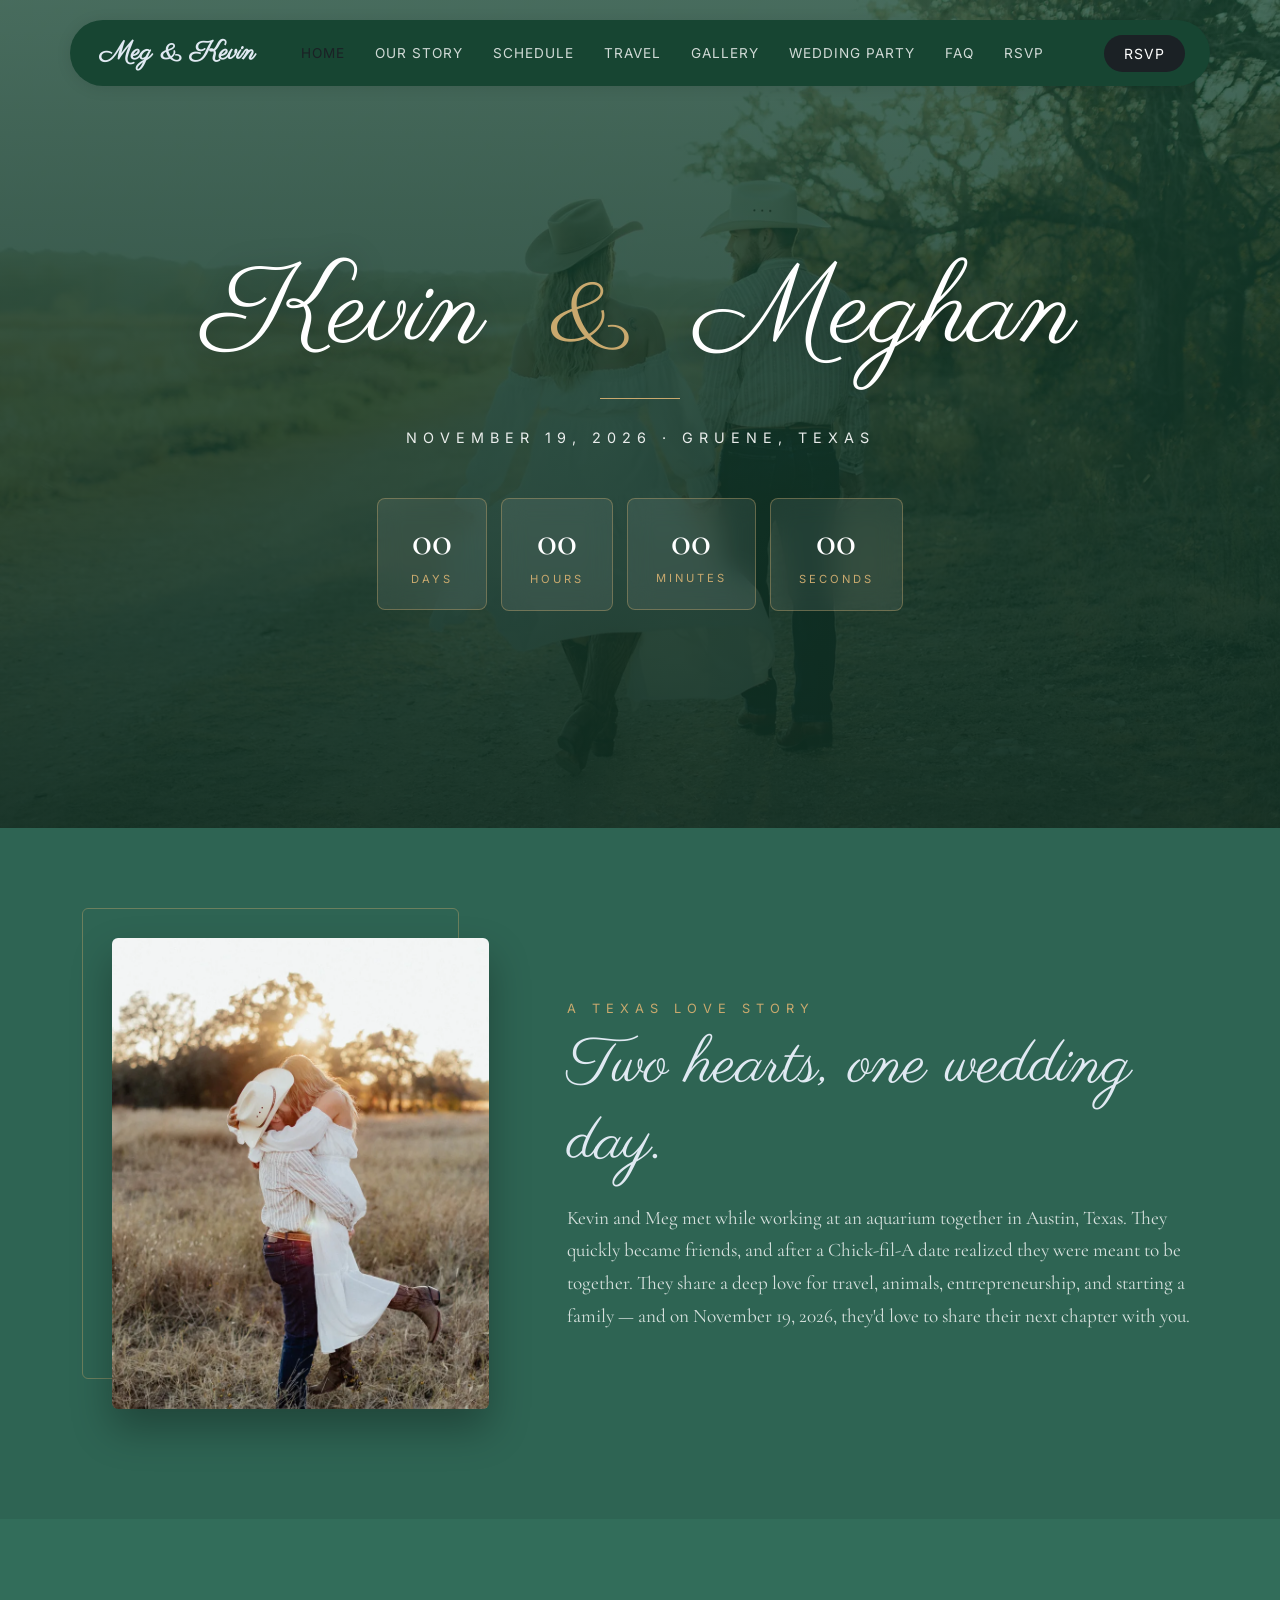
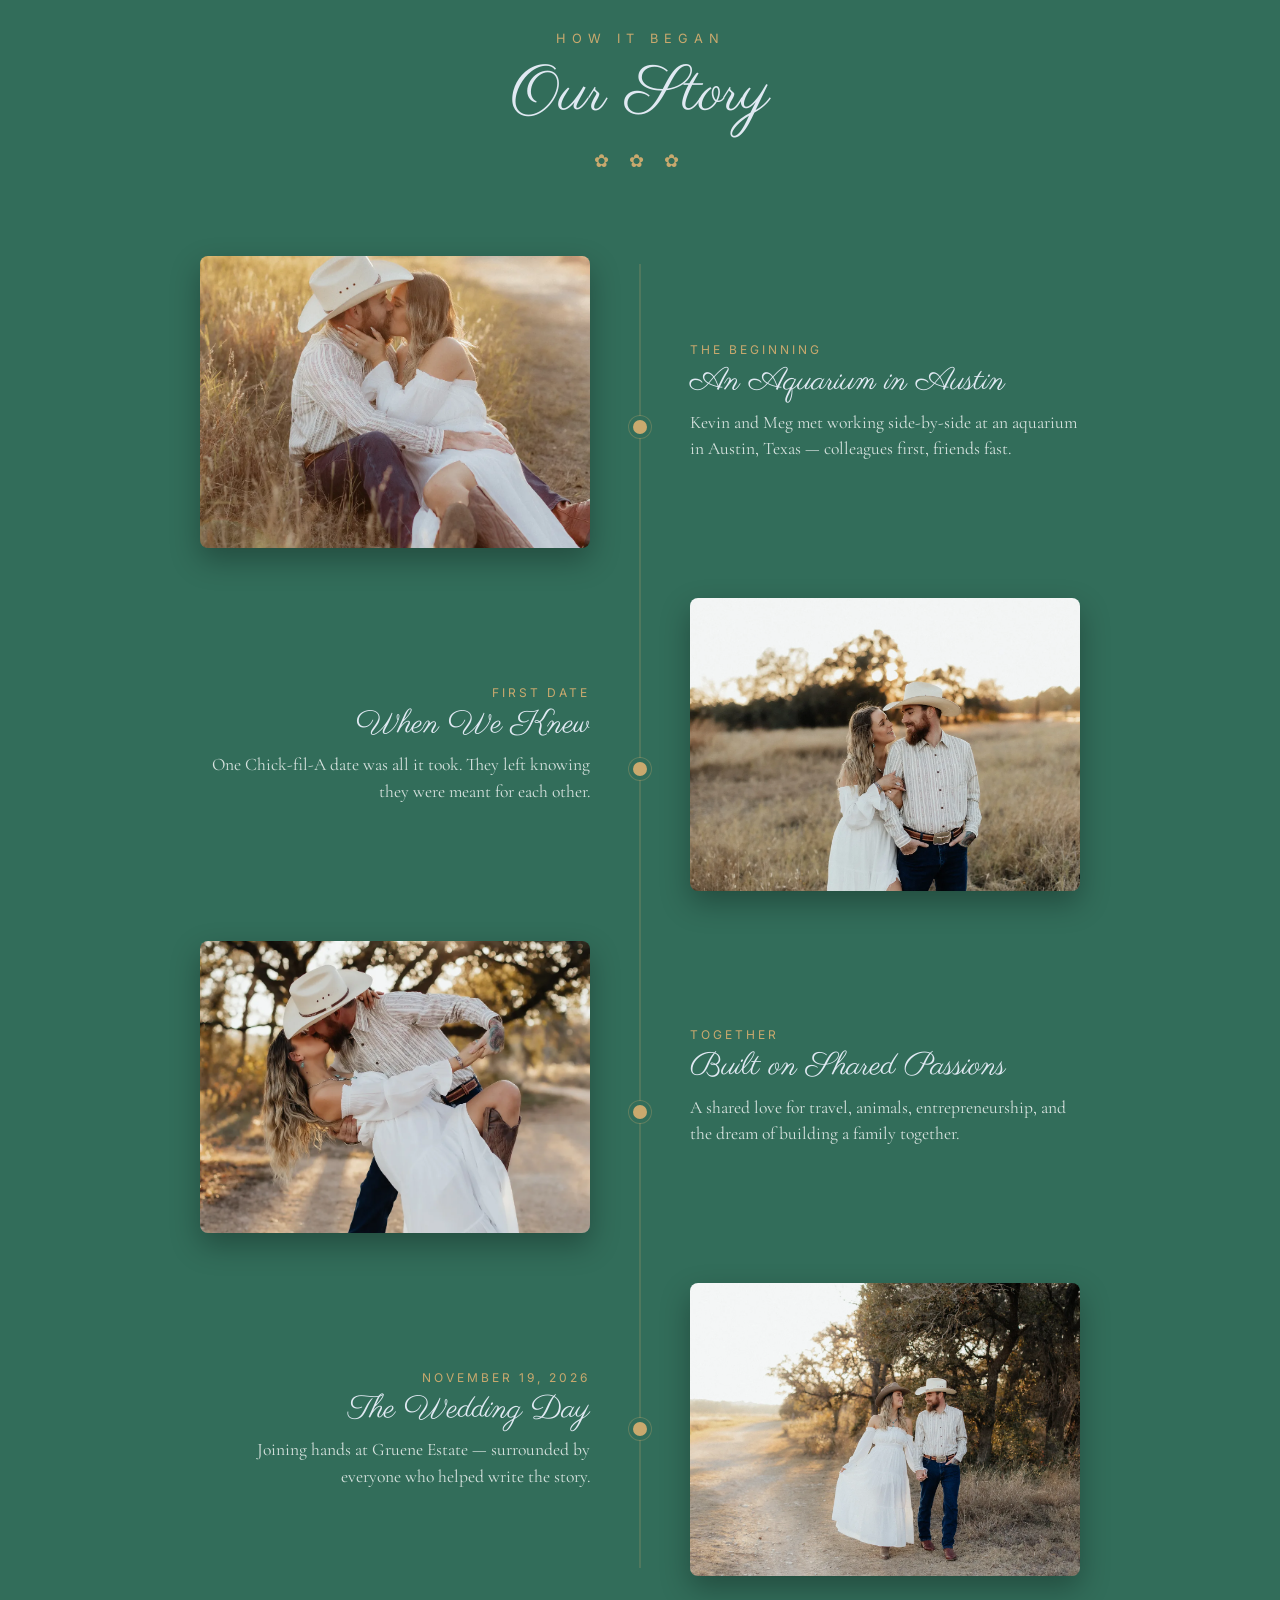
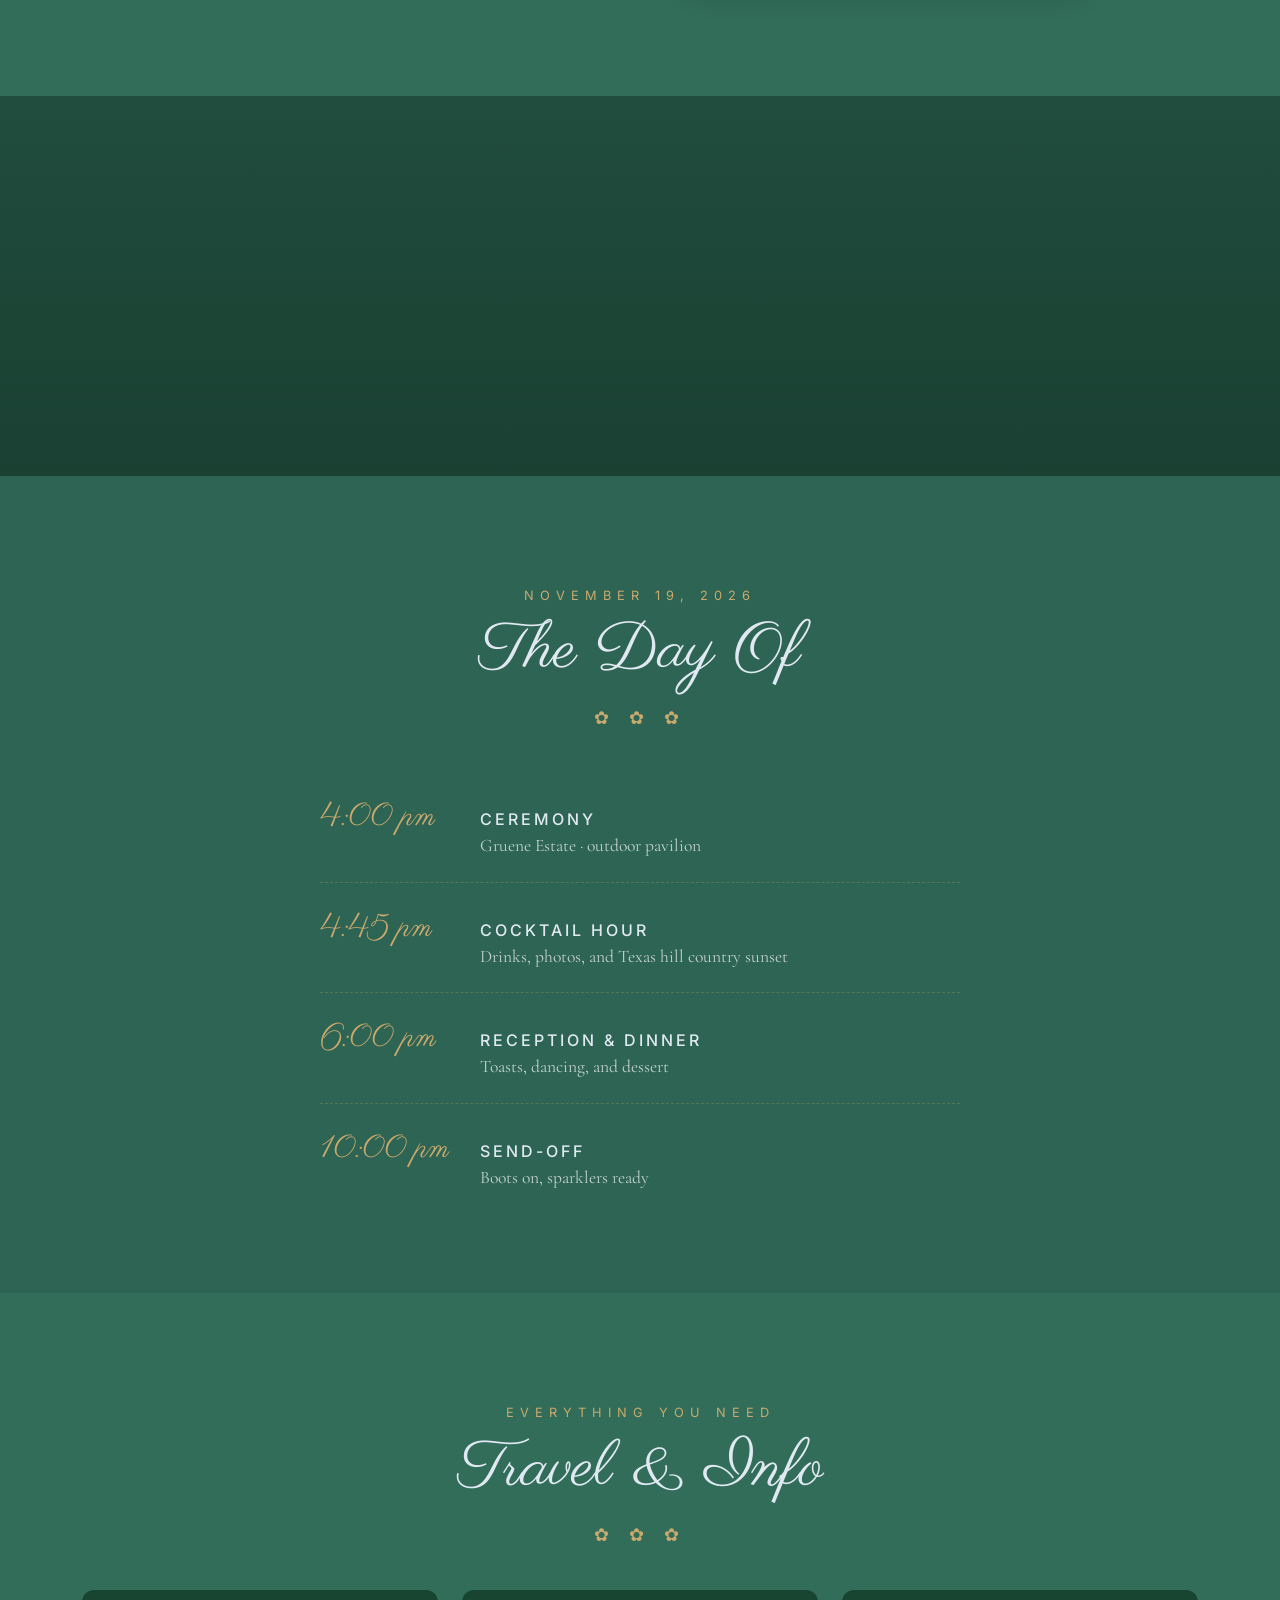
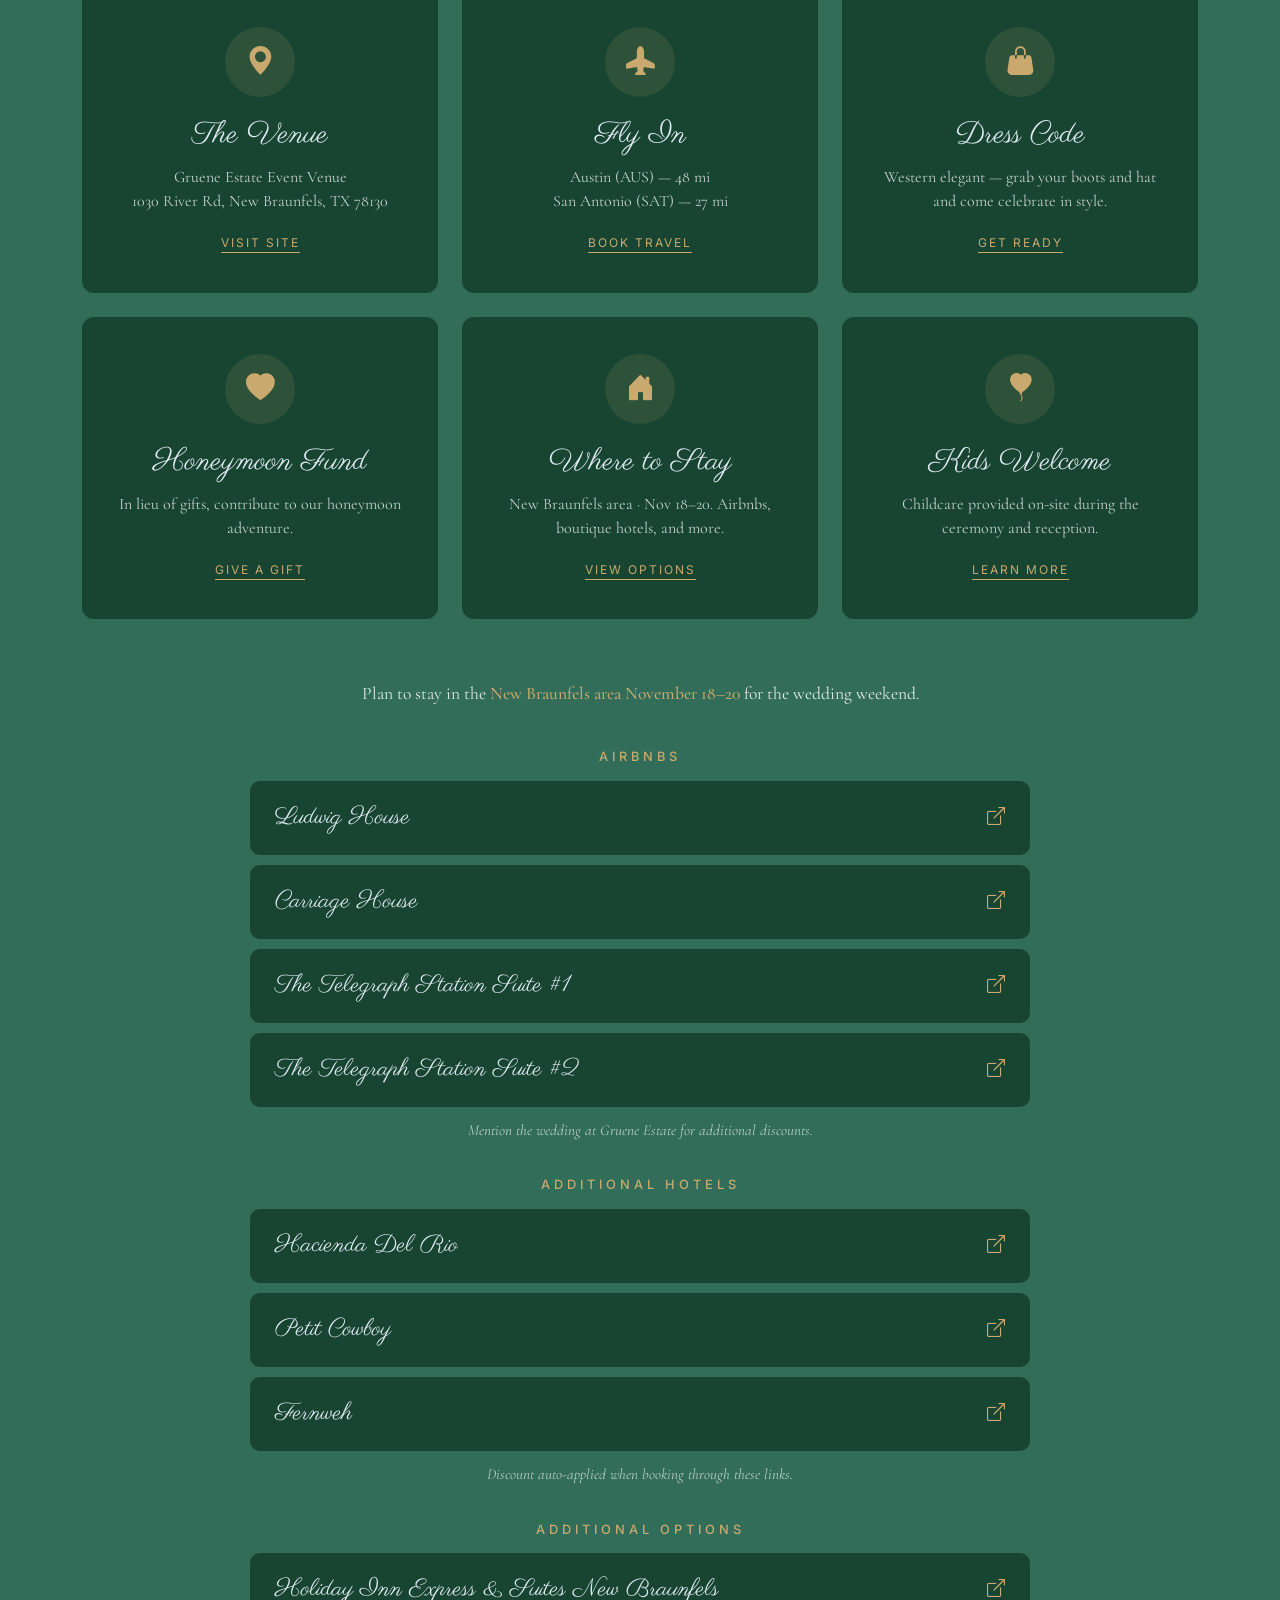
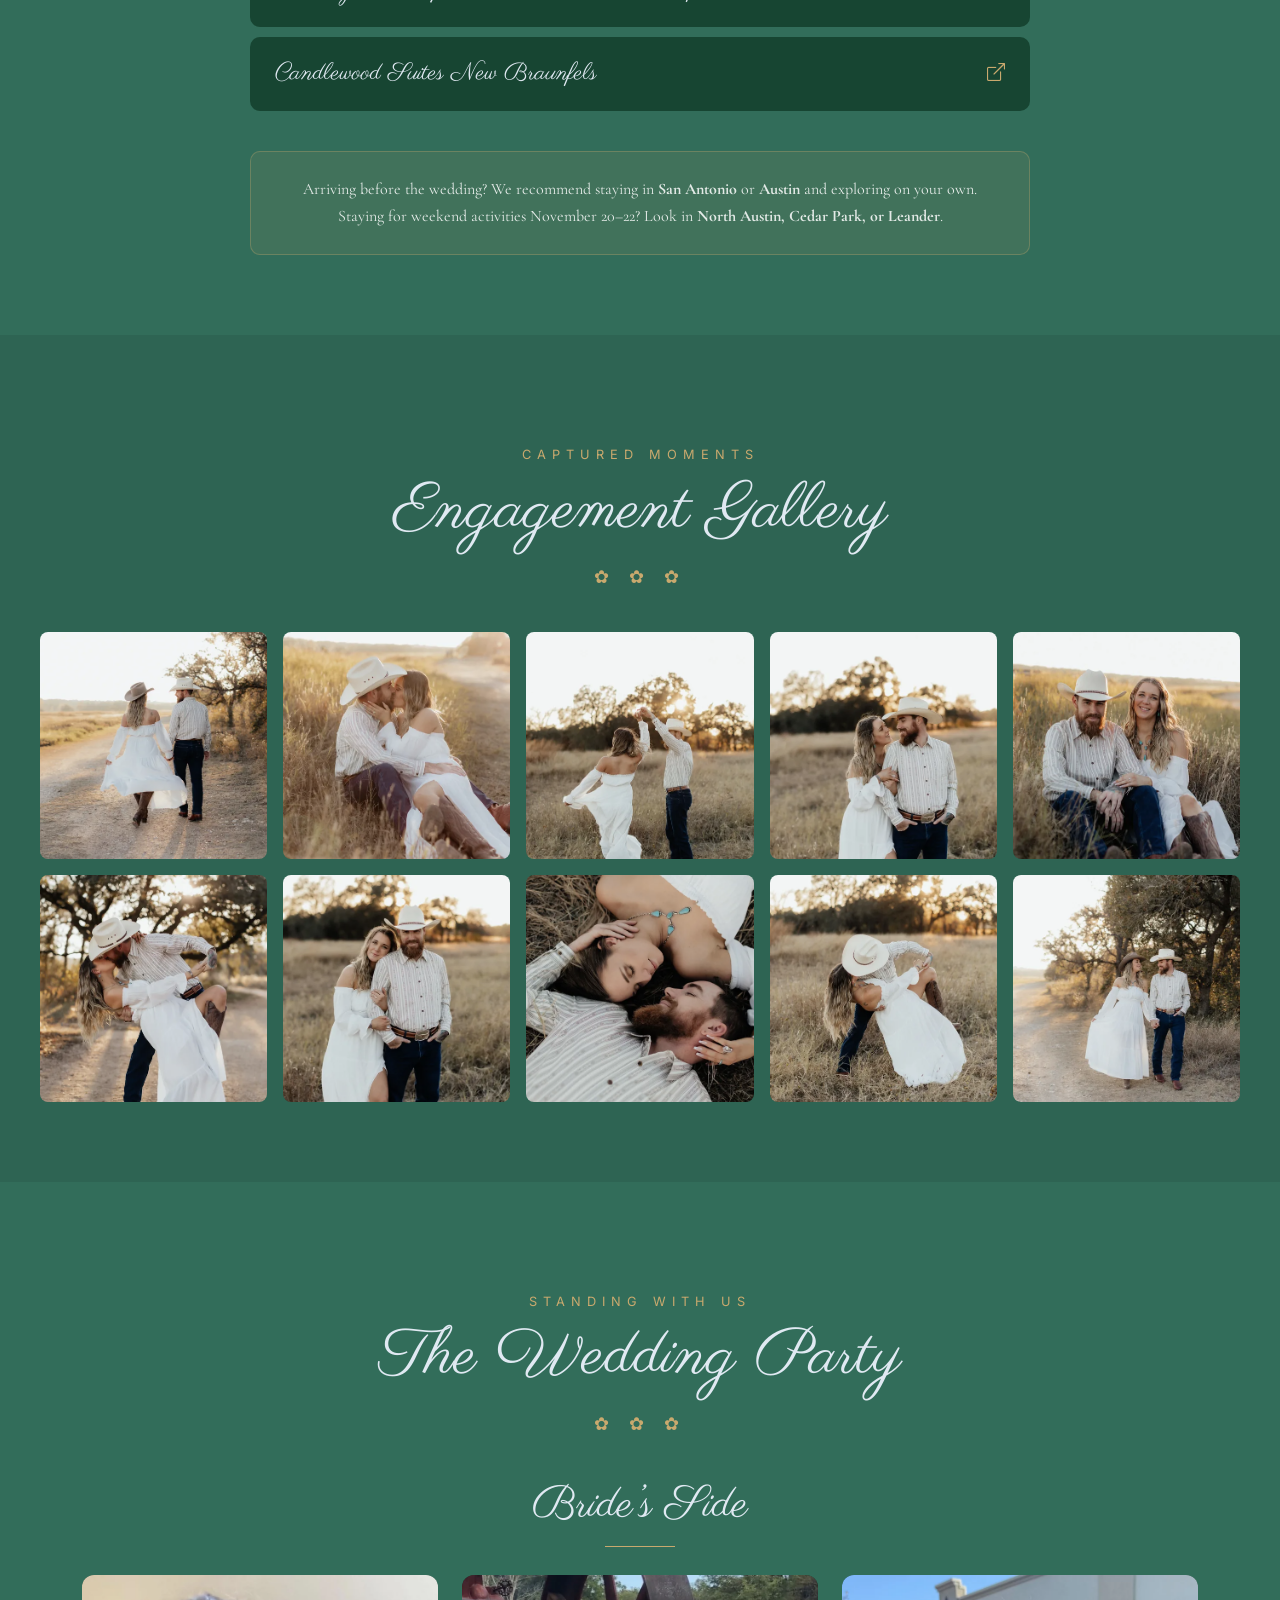
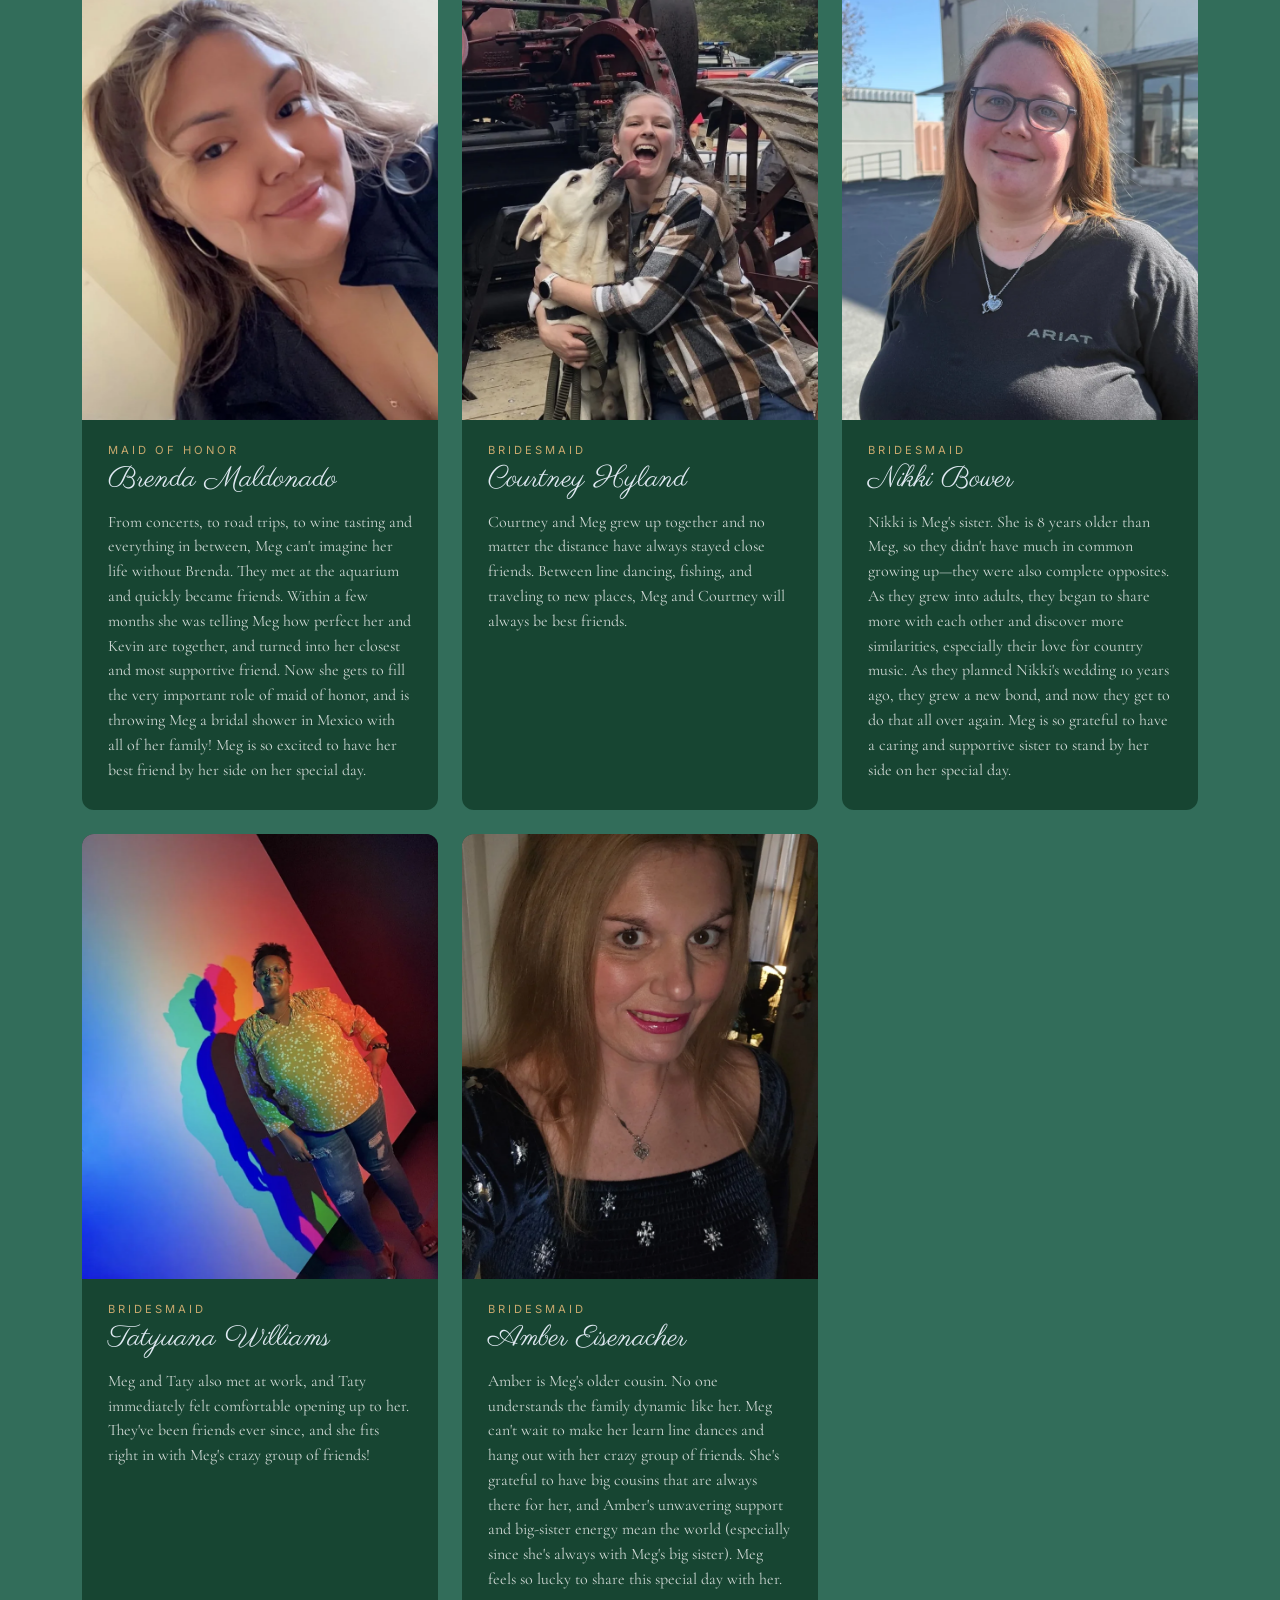
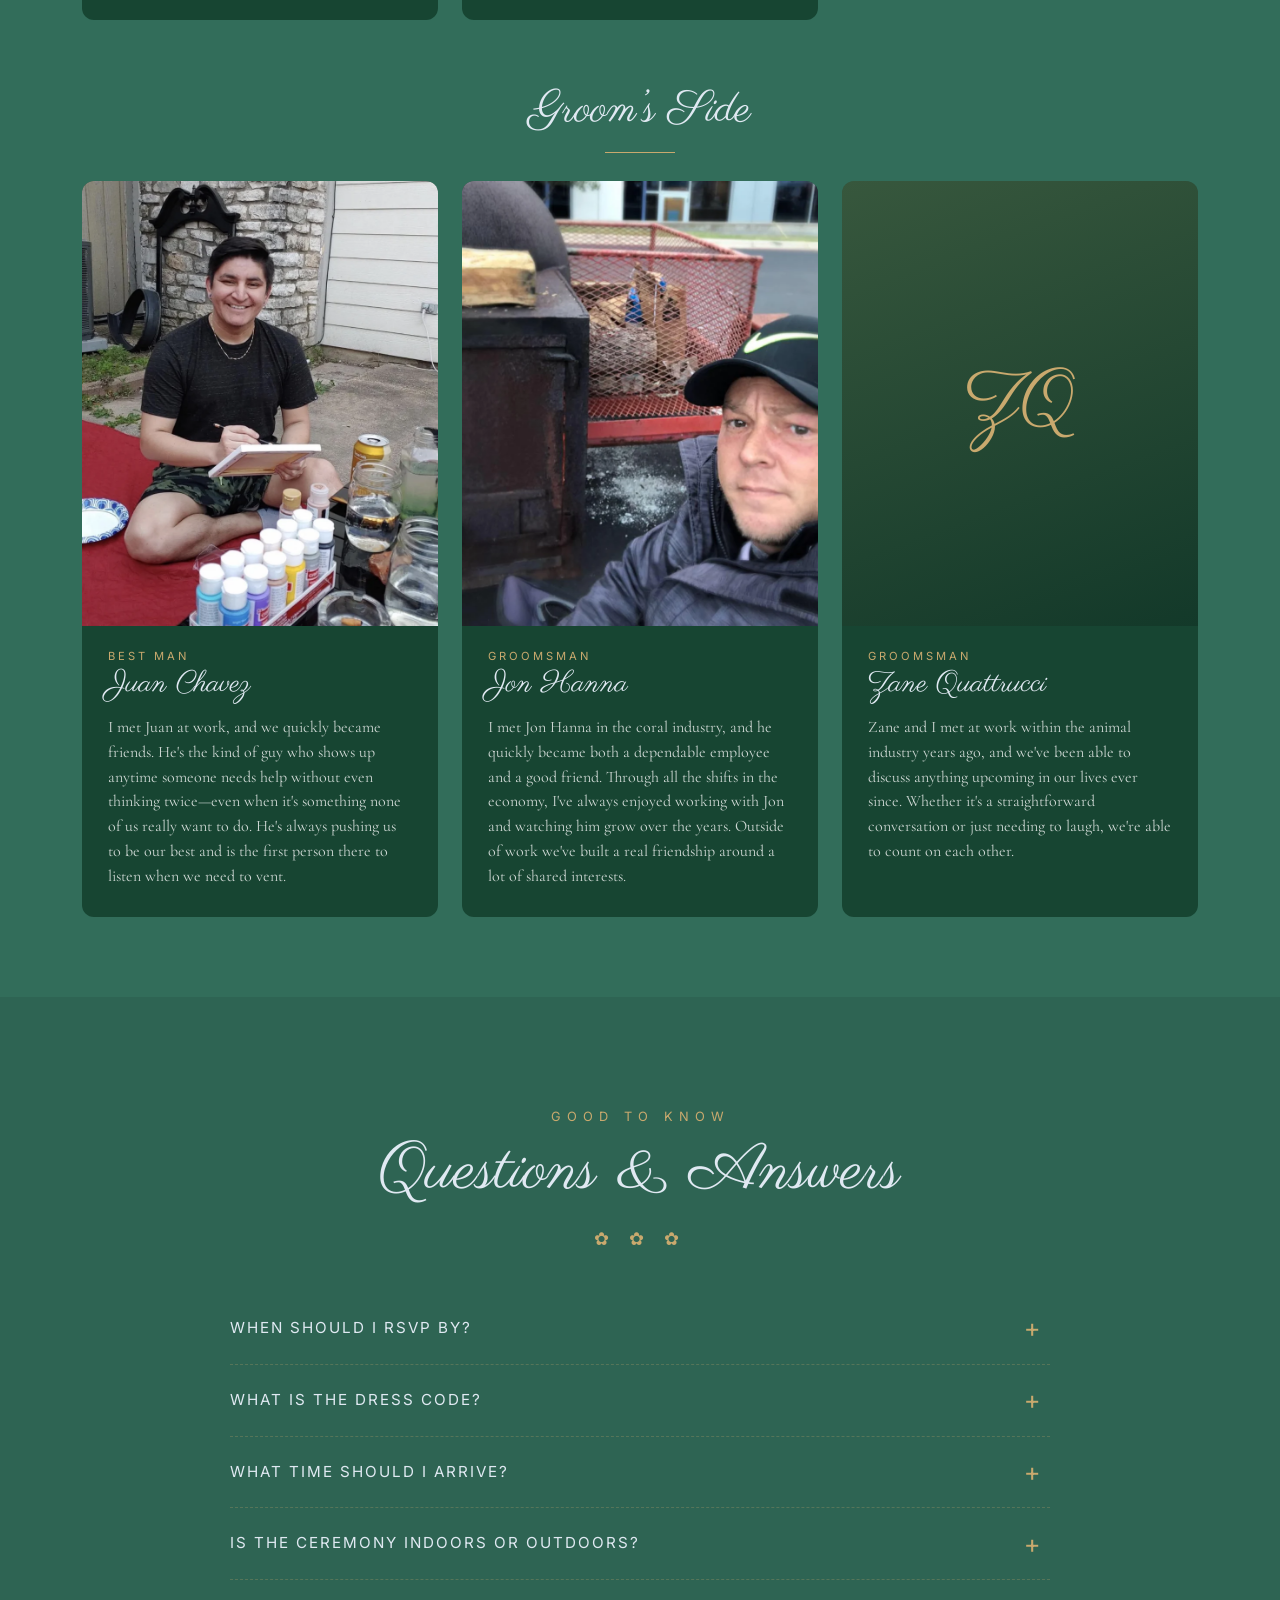
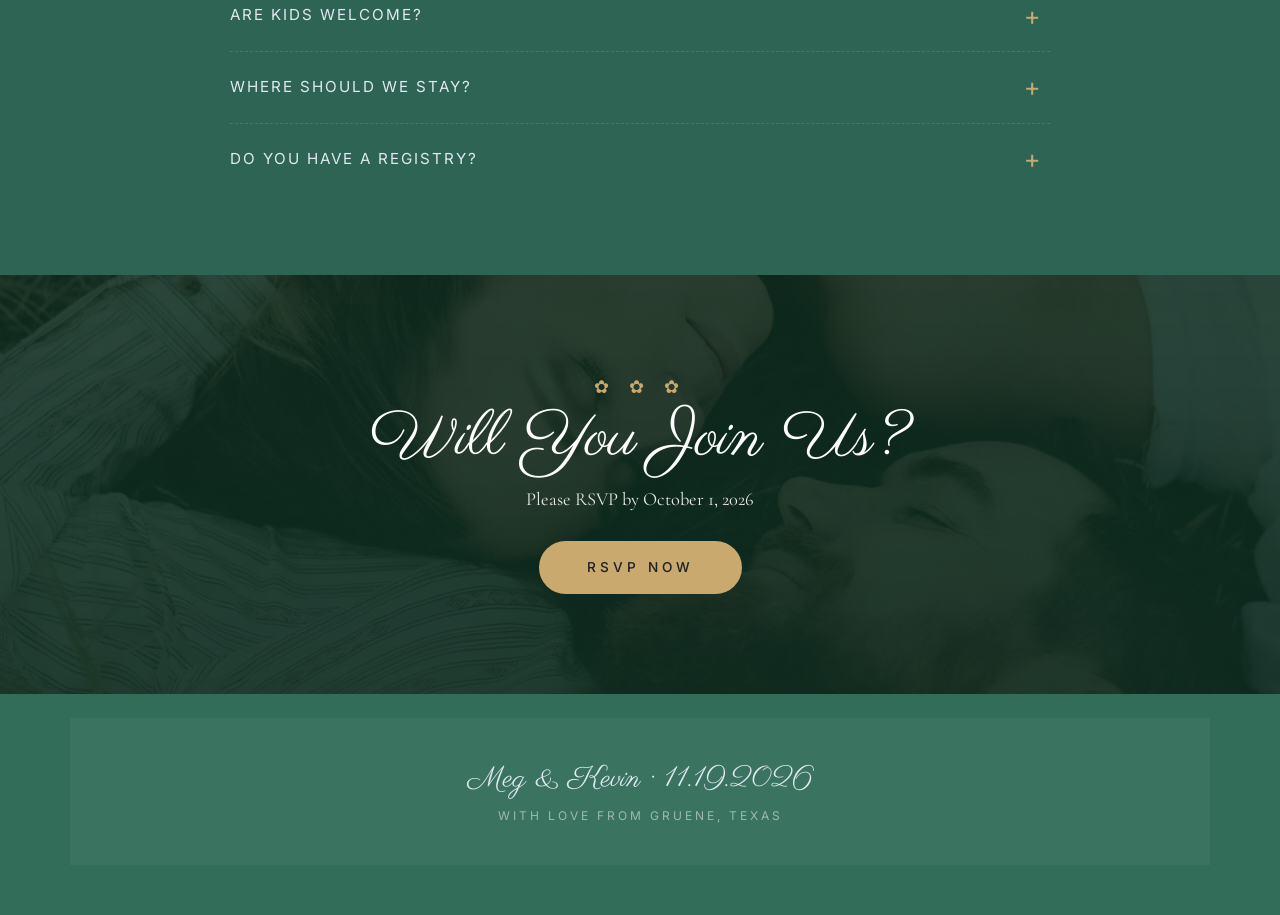
==== commit 50df0c1e: "Make Juan Chavez best man and split the party into two groups Promotes Juan Chavez from groomsman to" ====
--- a/index.html
+++ b/index.html
@@ -157,6 +157,22 @@
     .schedule-event p { margin: 0; color: rgba(255,255,255,0.7); }
 
     /* WEDDING PARTY photo grid */
+    .party-group-title {
+      font-family: var(--heading-font);
+      color: var(--heading-color);
+      font-size: clamp(2rem, 3.5vw, 2.8rem);
+      text-align: center;
+      margin: 0 0 28px;
+    }
+    .row + .party-group-title { margin-top: 64px; }
+    .party-group-title::after {
+      content: "";
+      display: block;
+      width: 70px;
+      height: 1px;
+      background: var(--gold);
+      margin: 14px auto 0;
+    }
     .party-card { background: var(--surface-color); border-radius: 12px; overflow: hidden; height: 100%; transition: transform 0.3s; }
     .party-card:hover { transform: translateY(-4px); }
     .party-photo { aspect-ratio: 4/5; overflow: hidden; }
@@ -518,6 +534,7 @@
       </div>
 
       <div class="container">
+        <h3 class="party-group-title" data-aos="fade-up">Bride&rsquo;s Side</h3>
         <div class="row g-4">
           <div class="col-lg-4 col-md-6" data-aos="fade-up" data-aos-delay="100">
             <div class="party-card">
@@ -541,21 +558,44 @@
           </div>
           <div class="col-lg-4 col-md-6" data-aos="fade-up" data-aos-delay="200">
             <div class="party-card">
-              <div class="party-photo"><img src="assets/img/person/person-m-3.webp" alt="" loading="lazy" width="800" height="1000"></div>
-              <div class="party-body">
-                <div class="role">Groomsman</div>
-                <h4>Juan Chavez</h4>
-                <p>I met Juan at work, and we quickly became friends. He's the kind of guy who shows up anytime someone needs help without even thinking twice&mdash;even when it's something none of us really want to do. He's always pushing us to be our best and is the first person there to listen when we need to vent.</p>
-              </div>
-            </div>
-          </div>
-          <div class="col-lg-4 col-md-6" data-aos="fade-up" data-aos-delay="100">
-            <div class="party-card">
               <div class="party-photo"><img src="assets/img/person/person-f-3.webp" alt="" loading="lazy" width="800" height="1000"></div>
               <div class="party-body">
                 <div class="role">Bridesmaid</div>
                 <h4>Nikki Bower</h4>
                 <p>Nikki is Meg's sister. She is 8 years older than Meg, so they didn't have much in common growing up&mdash;they were also complete opposites. As they grew into adults, they began to share more with each other and discover more similarities, especially their love for country music. As they planned Nikki's wedding 10 years ago, they grew a new bond, and now they get to do that all over again. Meg is so grateful to have a caring and supportive sister to stand by her side on her special day.</p>
+              </div>
+            </div>
+          </div>
+          <div class="col-lg-4 col-md-6" data-aos="fade-up" data-aos-delay="100">
+            <div class="party-card">
+              <div class="party-photo"><img src="assets/img/person/person-f-4.webp" alt="" loading="lazy" width="800" height="1000"></div>
+              <div class="party-body">
+                <div class="role">Bridesmaid</div>
+                <h4>Tatyuana Williams</h4>
+                <p>Meg and Taty also met at work, and Taty immediately felt comfortable opening up to her. They've been friends ever since, and she fits right in with Meg's crazy group of friends!</p>
+              </div>
+            </div>
+          </div>
+          <div class="col-lg-4 col-md-6" data-aos="fade-up" data-aos-delay="150">
+            <div class="party-card">
+              <div class="party-photo"><img src="assets/img/person/person-f-5.webp" alt="" loading="lazy" width="800" height="1000"></div>
+              <div class="party-body">
+                <div class="role">Bridesmaid</div>
+                <h4>Amber Eisenacher</h4>
+                <p>Amber is Meg's older cousin. No one understands the family dynamic like her. Meg can't wait to make her learn line dances and hang out with her crazy group of friends. She's grateful to have big cousins that are always there for her, and Amber's unwavering support and big-sister energy mean the world (especially since she's always with Meg's big sister). Meg feels so lucky to share this special day with her.</p>
+              </div>
+            </div>
+          </div>
+        </div>
+        <h3 class="party-group-title" data-aos="fade-up">Groom&rsquo;s Side</h3>
+        <div class="row g-4">
+          <div class="col-lg-4 col-md-6" data-aos="fade-up" data-aos-delay="100">
+            <div class="party-card">
+              <div class="party-photo"><img src="assets/img/person/person-m-3.webp" alt="" loading="lazy" width="800" height="1000"></div>
+              <div class="party-body">
+                <div class="role">Best Man</div>
+                <h4>Juan Chavez</h4>
+                <p>I met Juan at work, and we quickly became friends. He's the kind of guy who shows up anytime someone needs help without even thinking twice&mdash;even when it's something none of us really want to do. He's always pushing us to be our best and is the first person there to listen when we need to vent.</p>
               </div>
             </div>
           </div>
@@ -570,26 +610,6 @@
             </div>
           </div>
           <div class="col-lg-4 col-md-6" data-aos="fade-up" data-aos-delay="200">
-            <div class="party-card">
-              <div class="party-photo"><img src="assets/img/person/person-f-4.webp" alt="" loading="lazy" width="800" height="1000"></div>
-              <div class="party-body">
-                <div class="role">Bridesmaid</div>
-                <h4>Tatyuana Williams</h4>
-                <p>Meg and Taty also met at work, and Taty immediately felt comfortable opening up to her. They've been friends ever since, and she fits right in with Meg's crazy group of friends!</p>
-              </div>
-            </div>
-          </div>
-          <div class="col-lg-4 col-md-6" data-aos="fade-up" data-aos-delay="100">
-            <div class="party-card">
-              <div class="party-photo"><img src="assets/img/person/person-f-5.webp" alt="" loading="lazy" width="800" height="1000"></div>
-              <div class="party-body">
-                <div class="role">Bridesmaid</div>
-                <h4>Amber Eisenacher</h4>
-                <p>Amber is Meg's older cousin. No one understands the family dynamic like her. Meg can't wait to make her learn line dances and hang out with her crazy group of friends. She's grateful to have big cousins that are always there for her, and Amber's unwavering support and big-sister energy mean the world (especially since she's always with Meg's big sister). Meg feels so lucky to share this special day with her.</p>
-              </div>
-            </div>
-          </div>
-          <div class="col-lg-4 col-md-6" data-aos="fade-up" data-aos-delay="150">
             <div class="party-card">
               <!-- TODO: replace with Zane's photo - drop the file at assets/img/person/person-m-5.webp and swap this div for the same <img> markup the other cards use -->
               <div class="party-photo party-photo-placeholder"><span>ZQ</span></div>
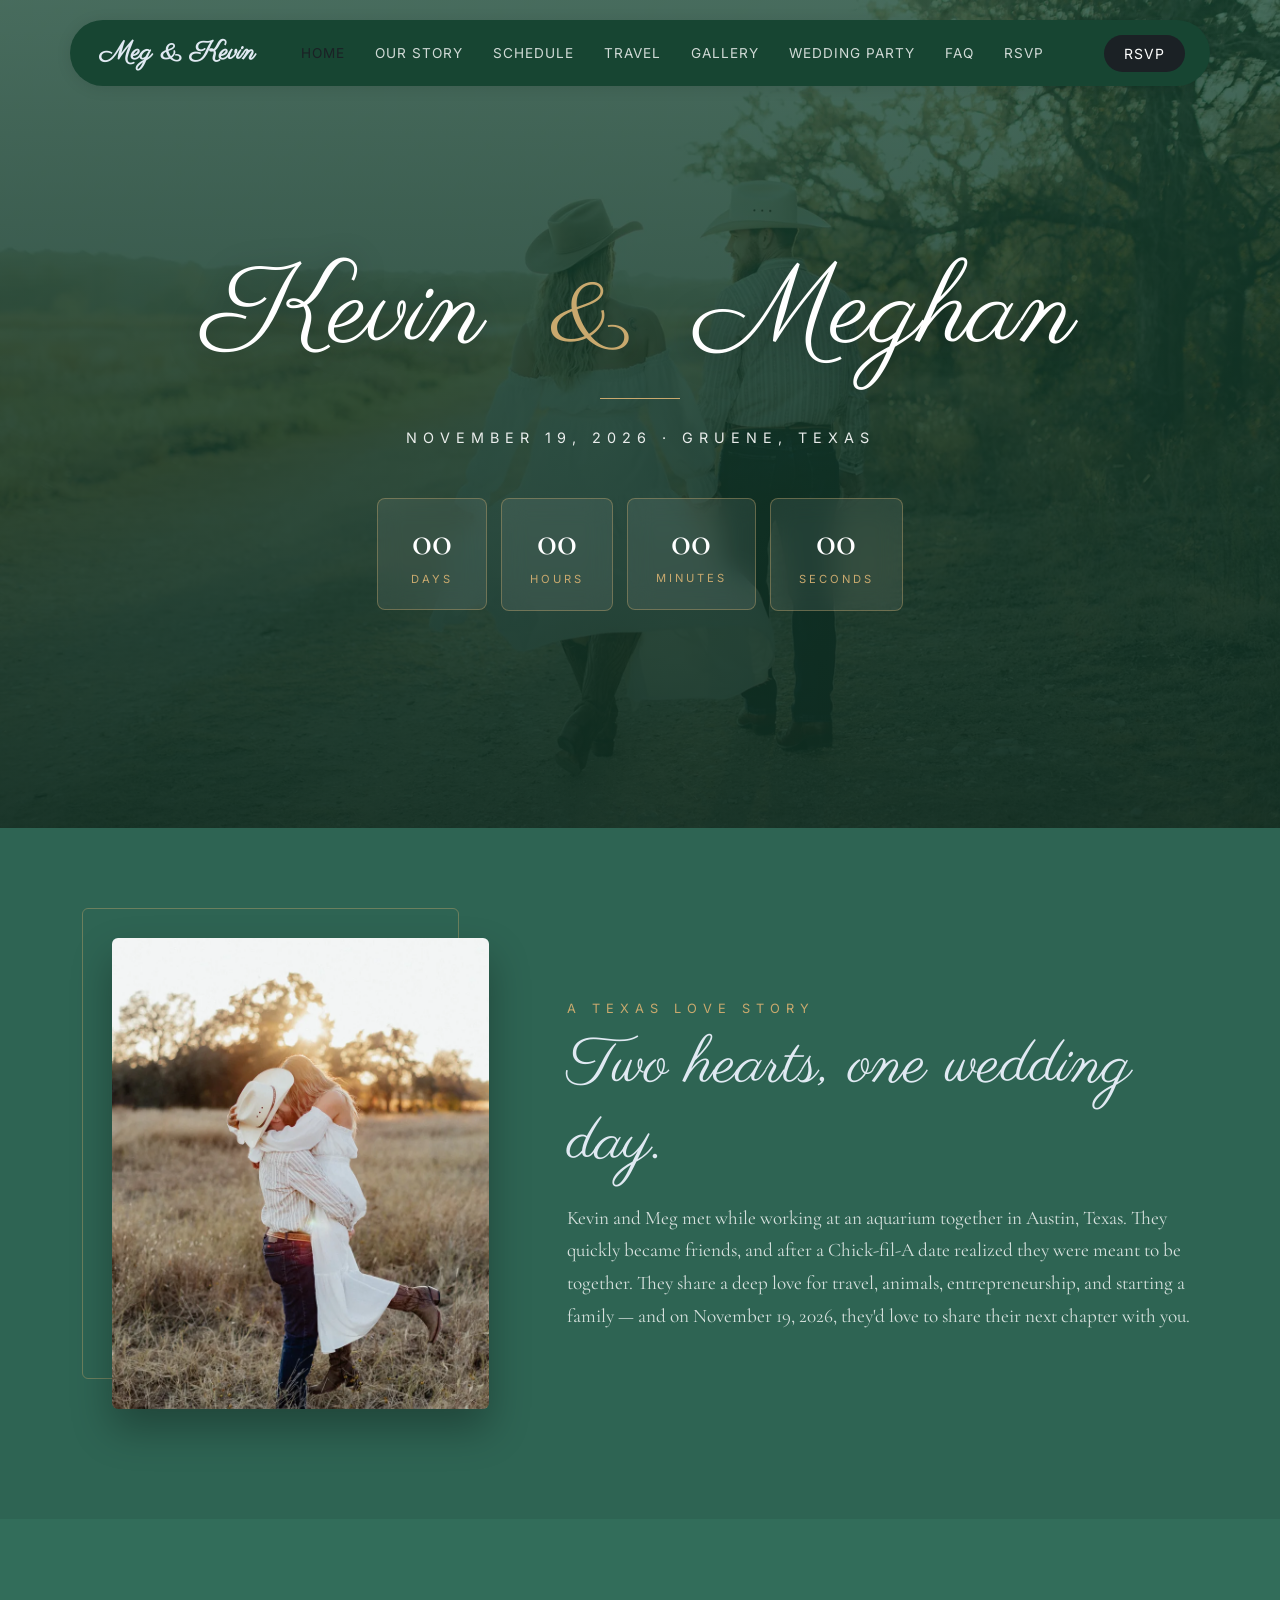
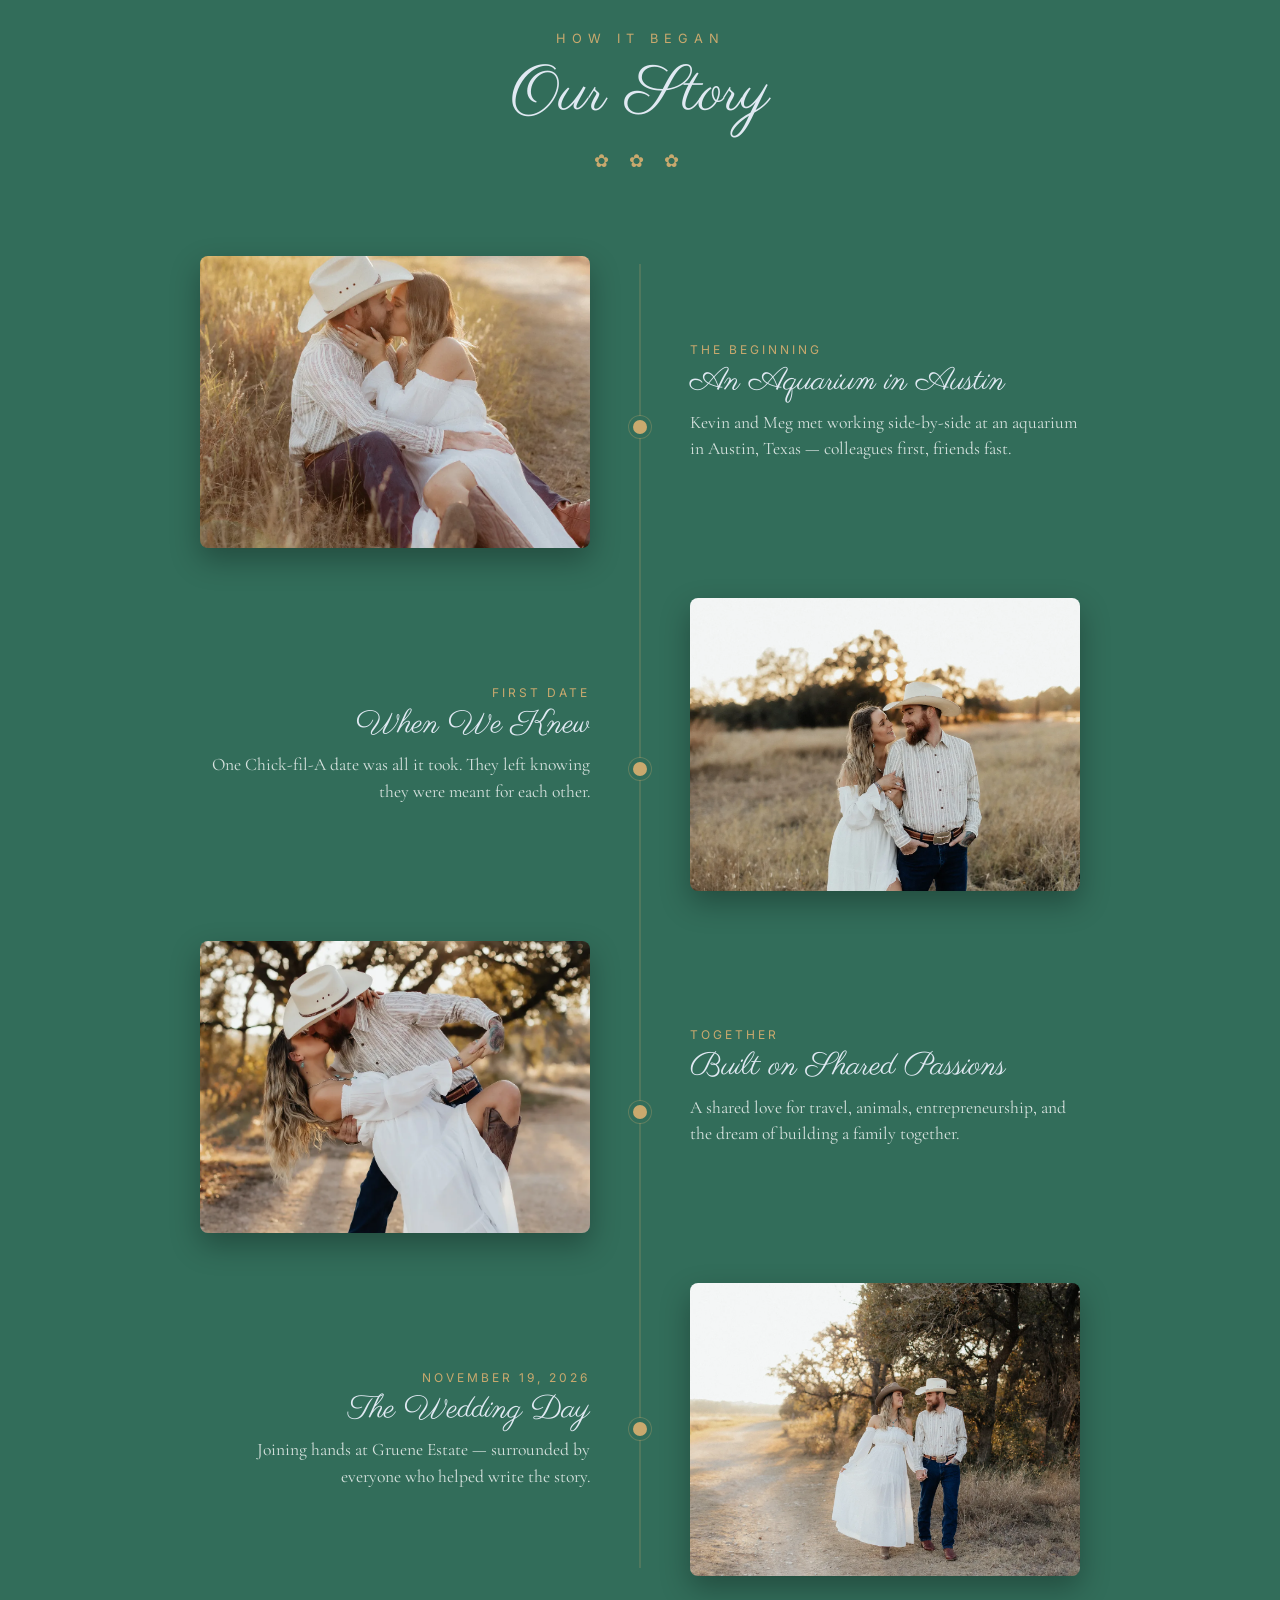
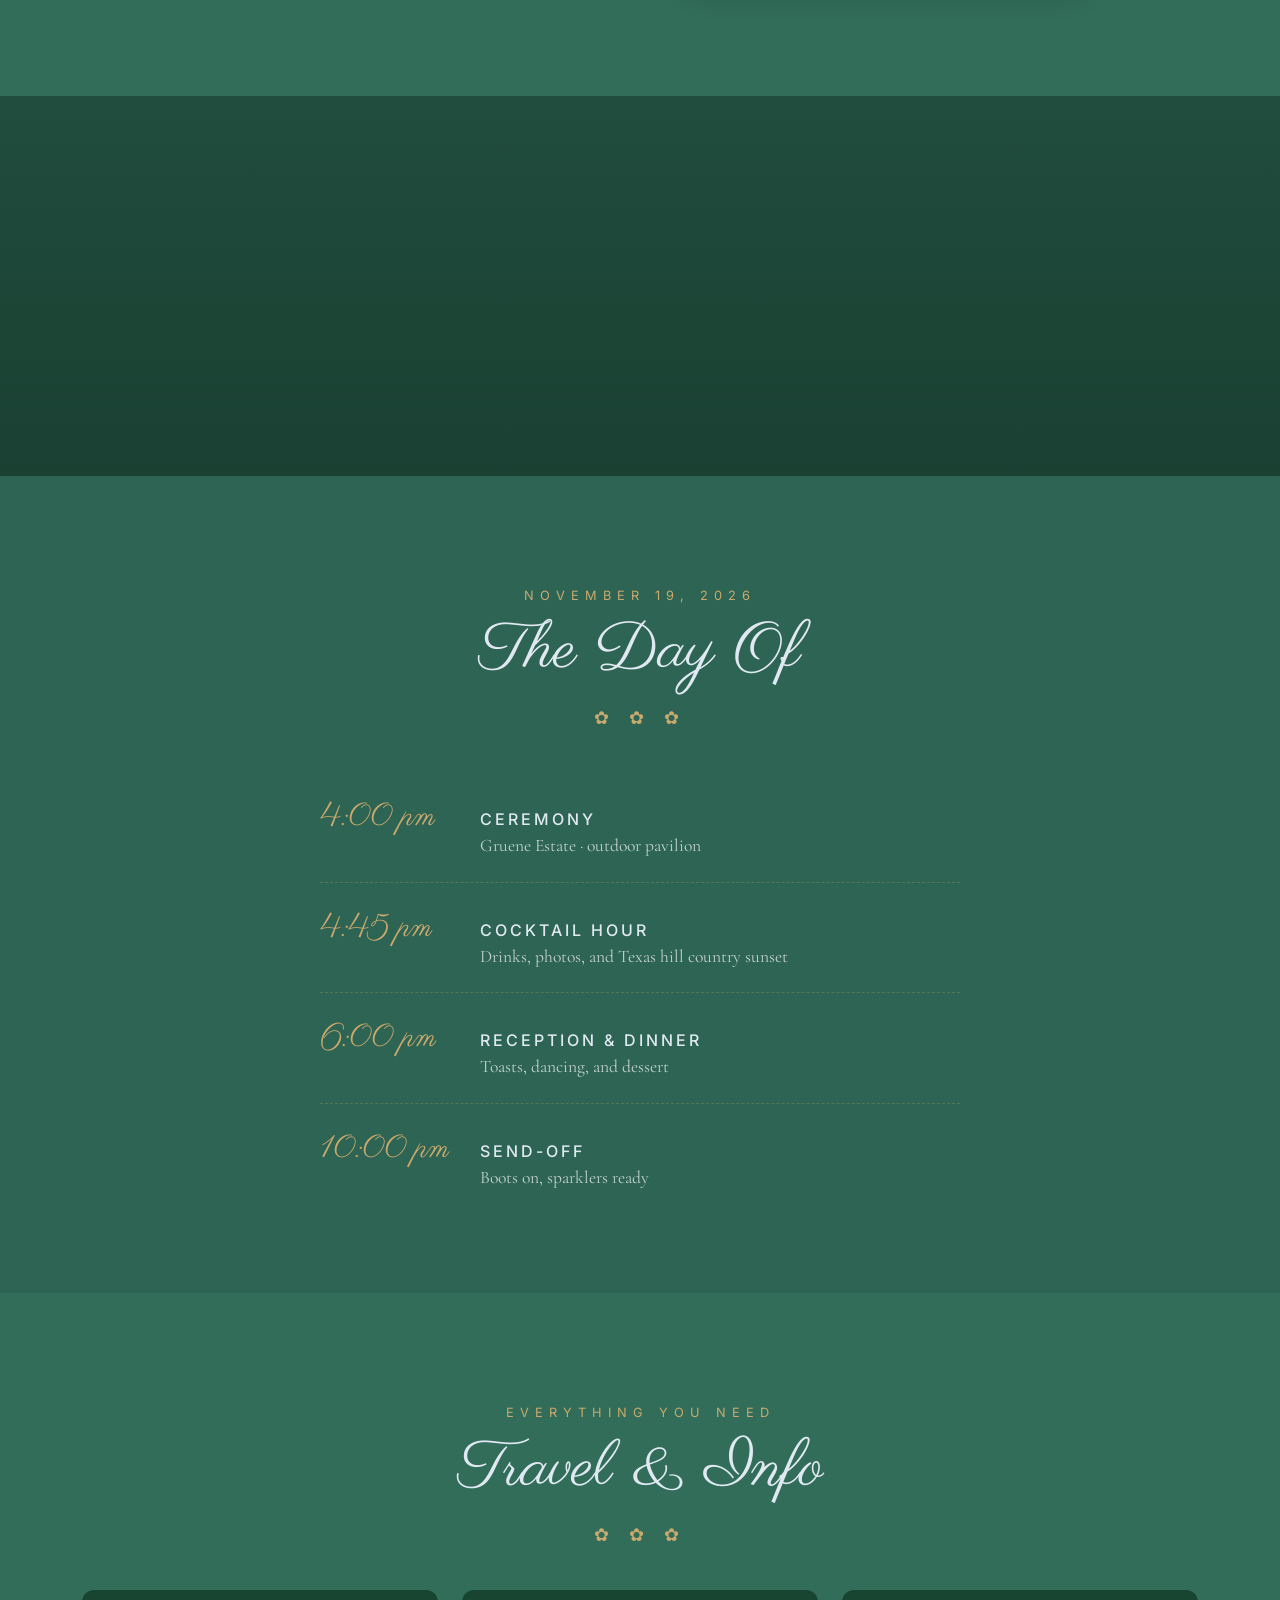
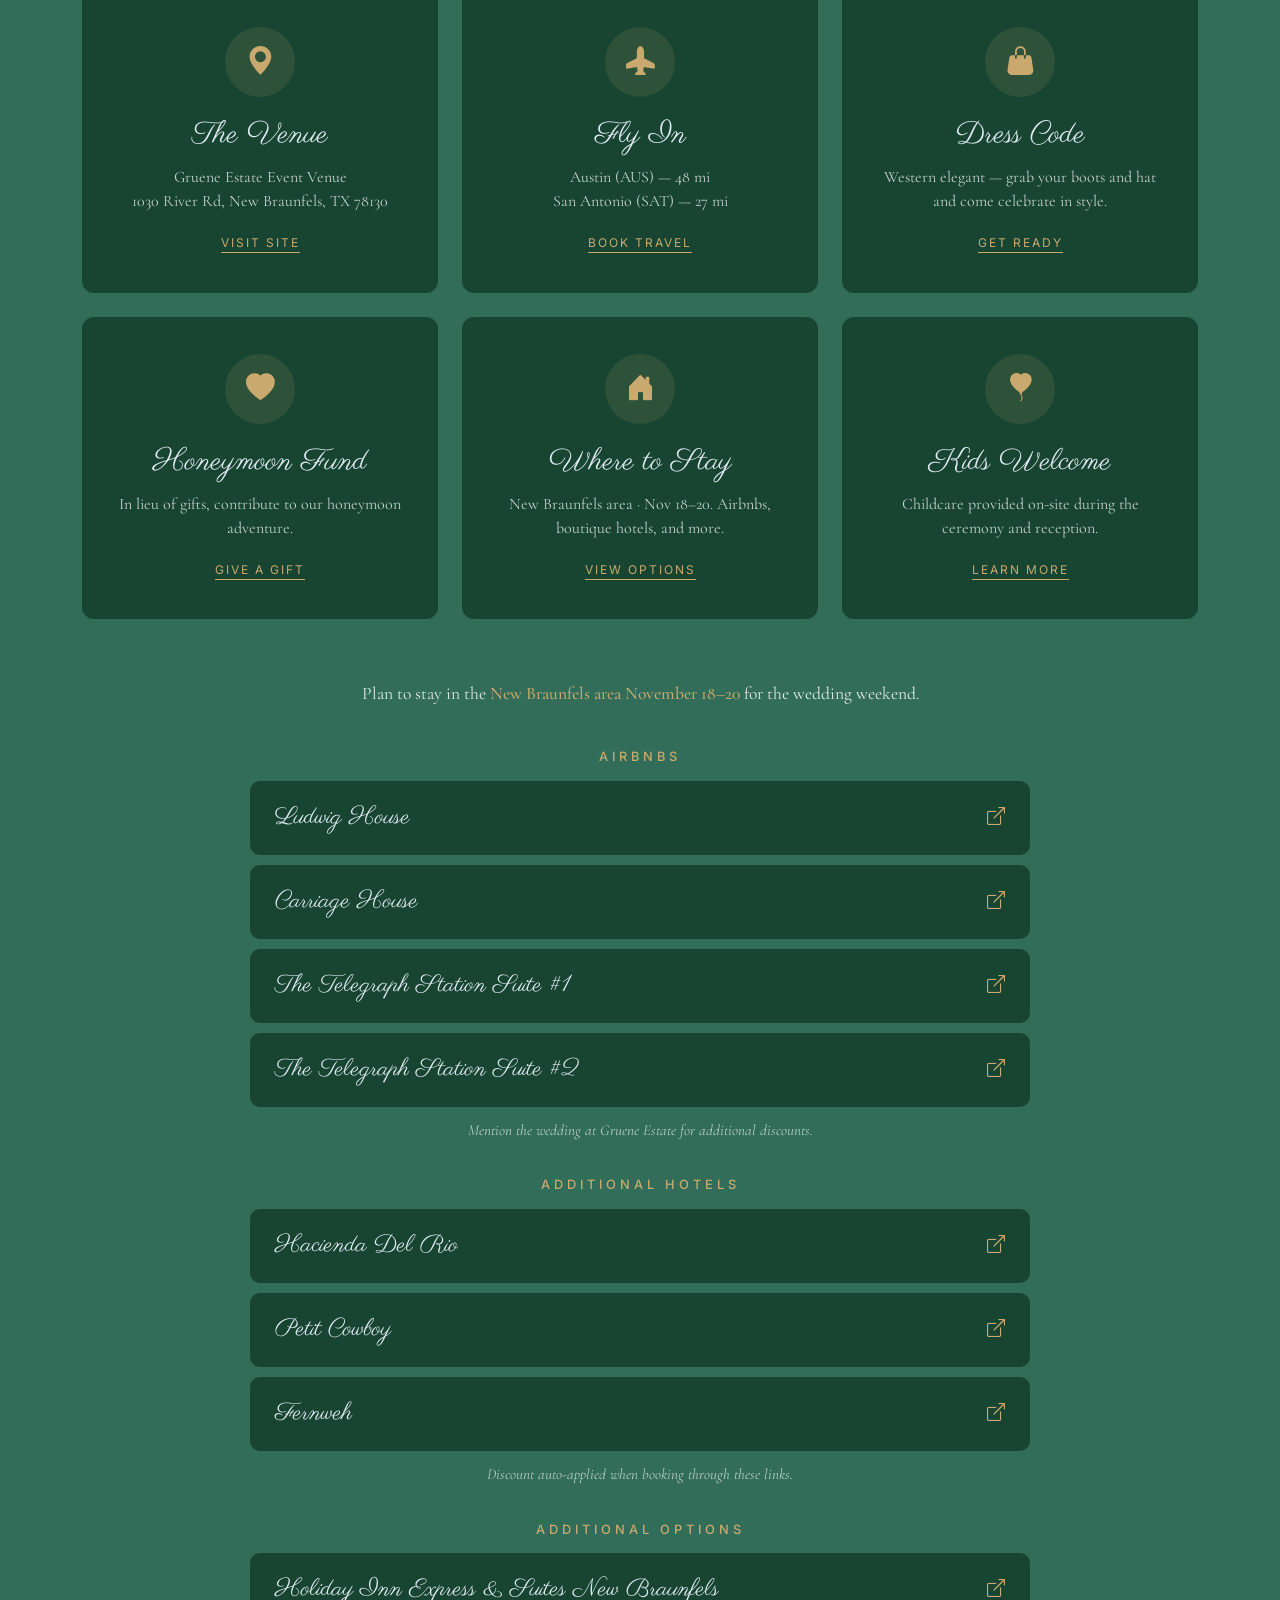
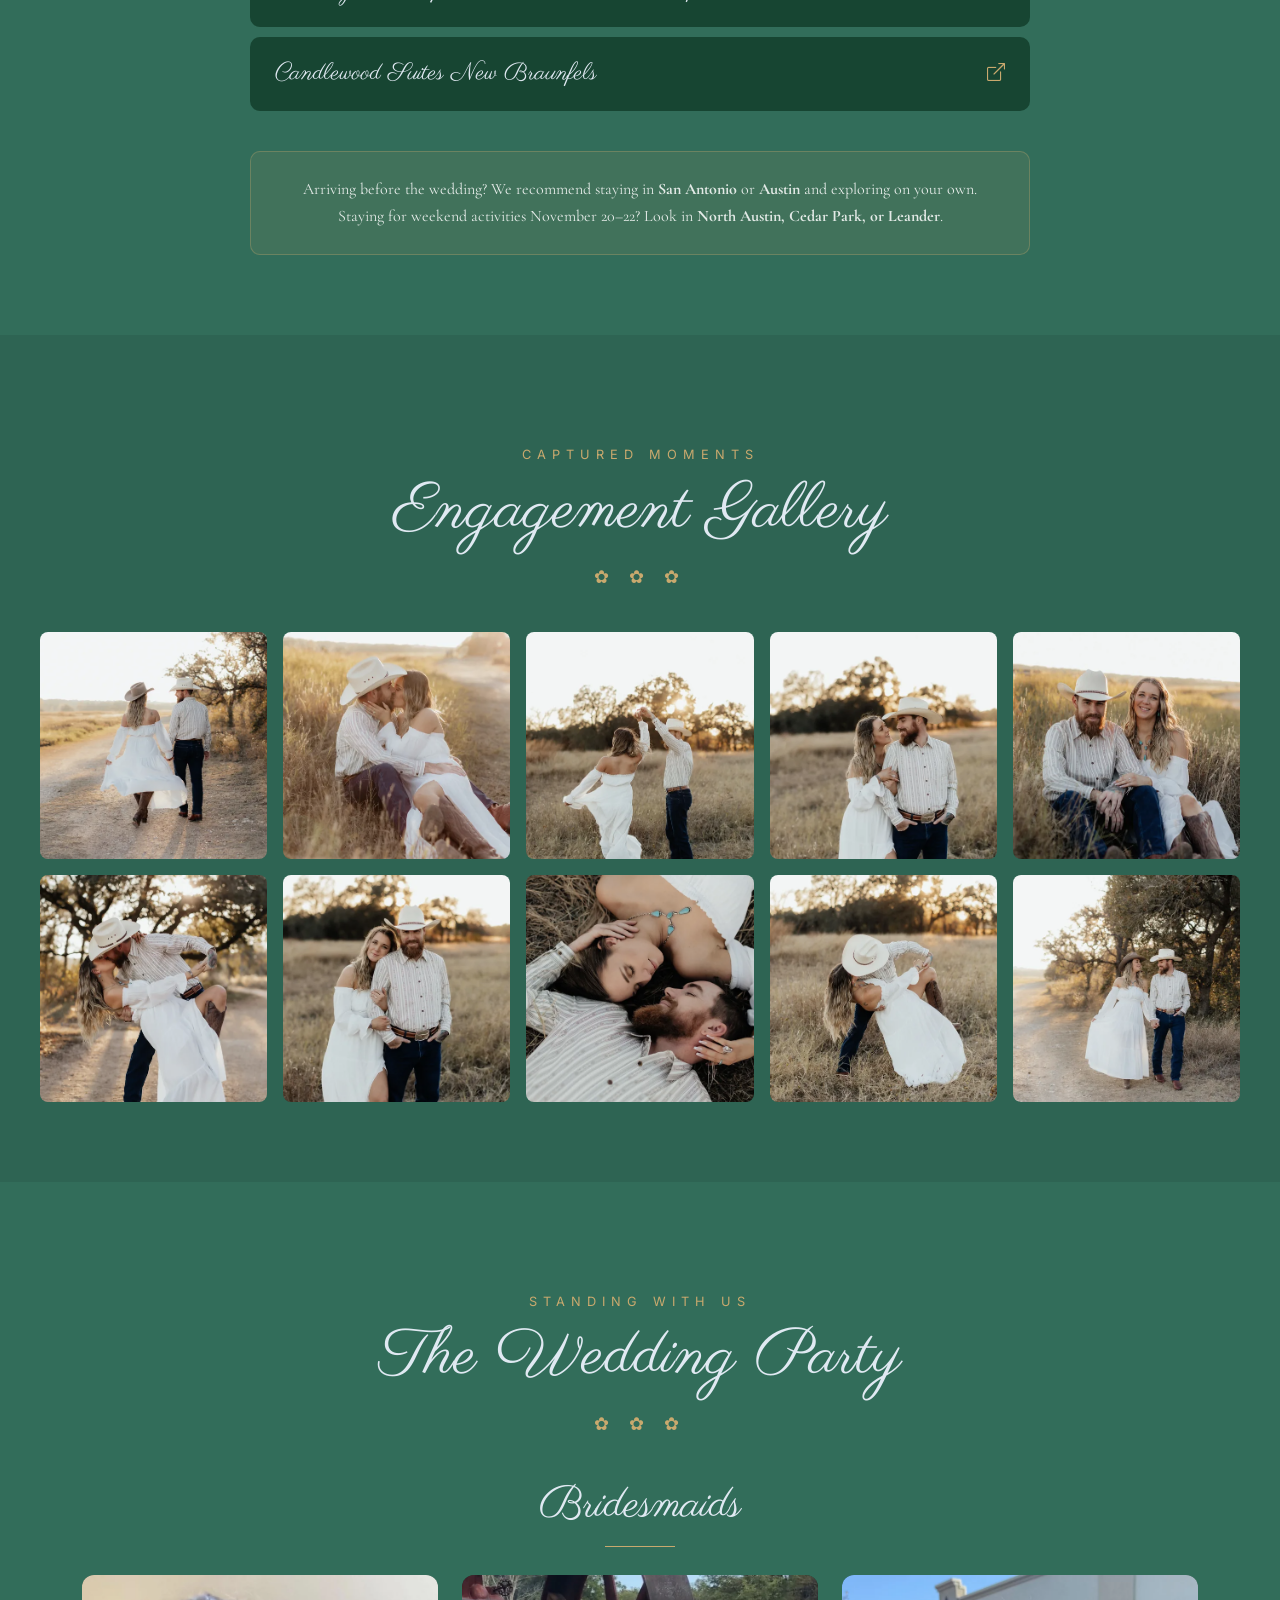
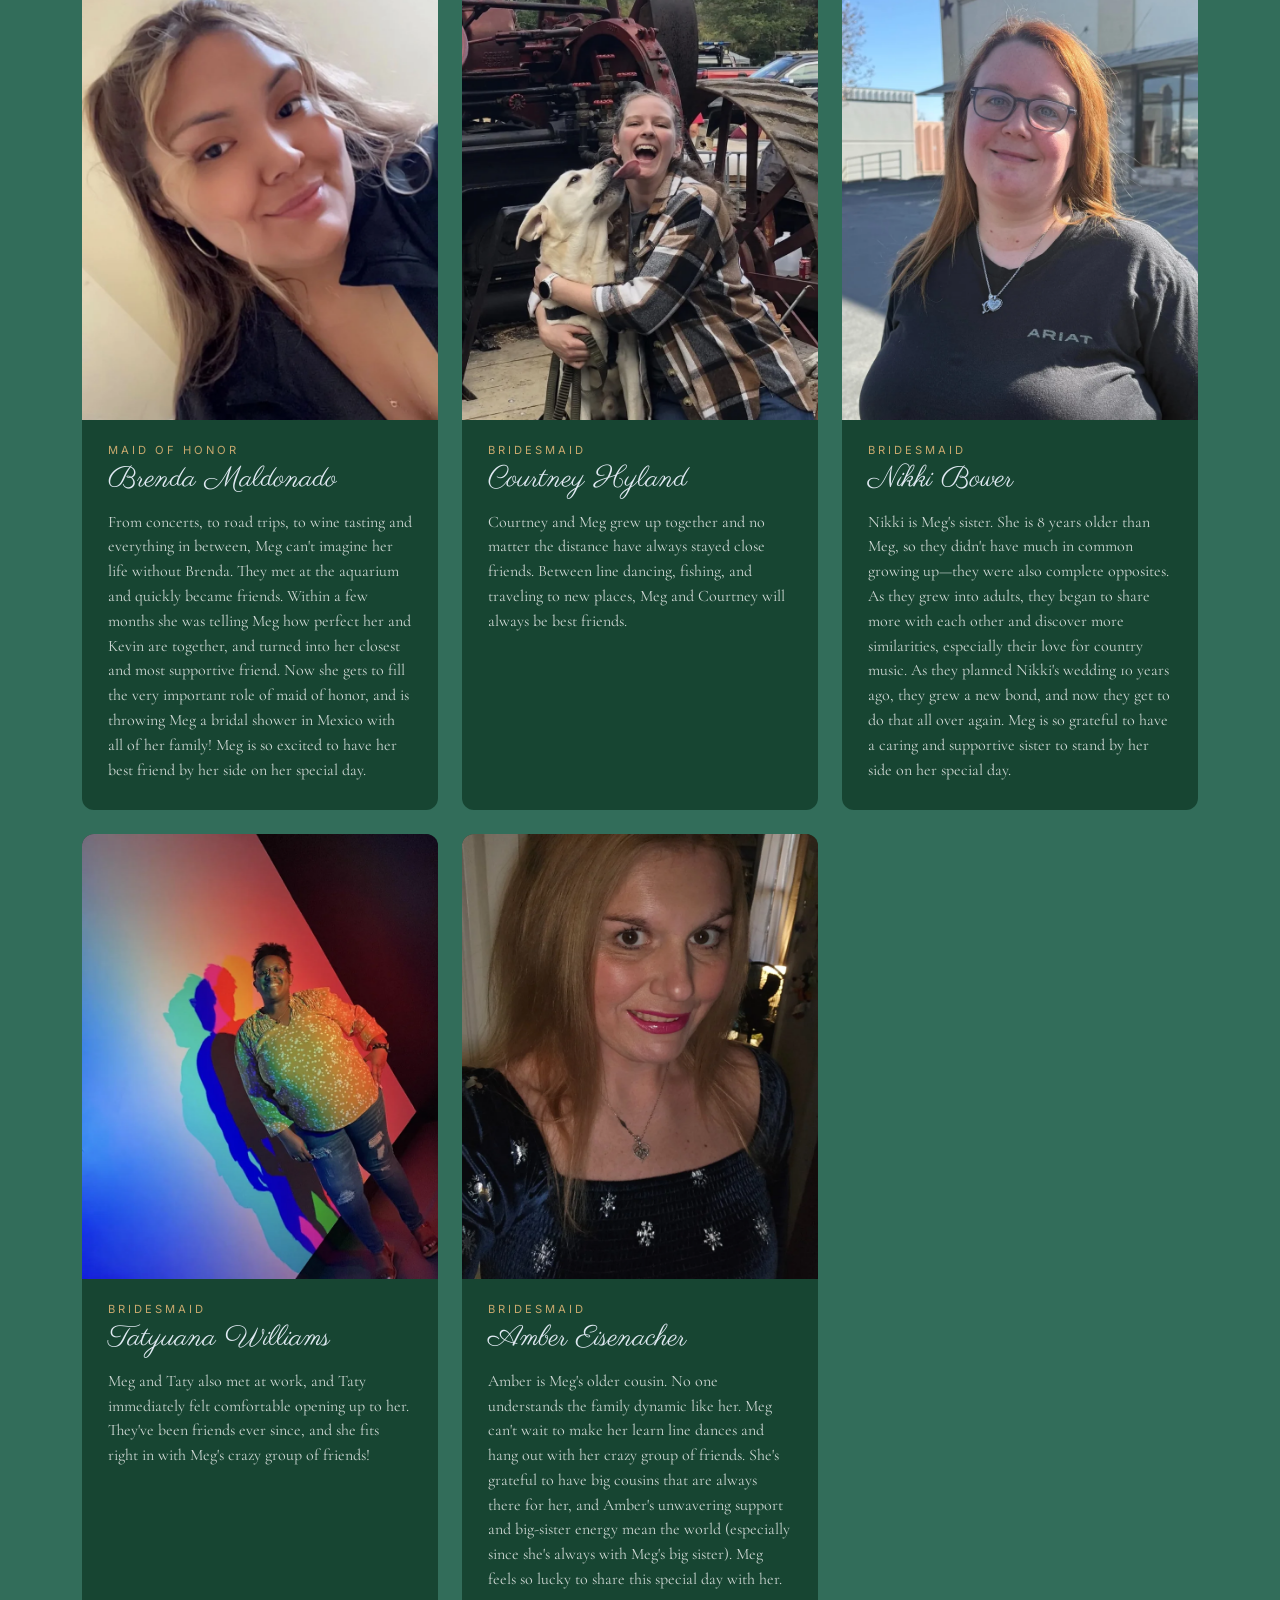
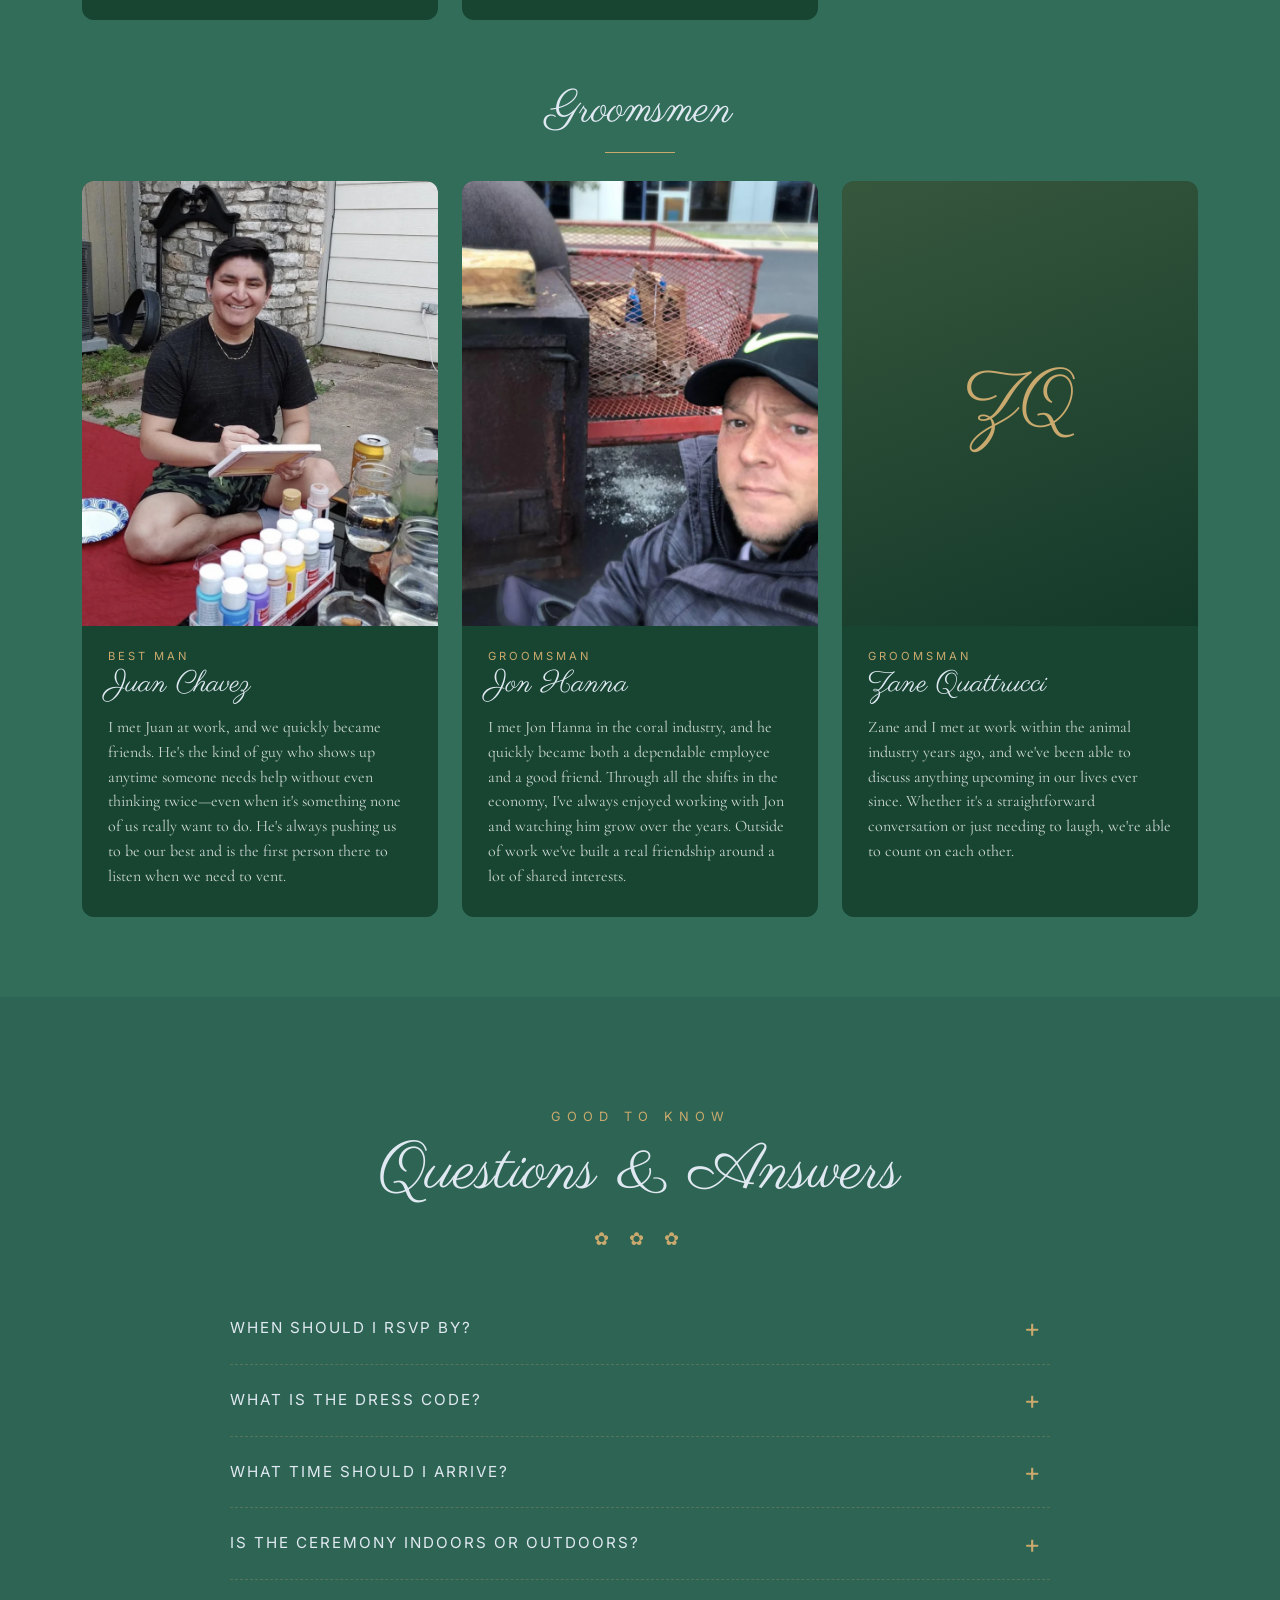
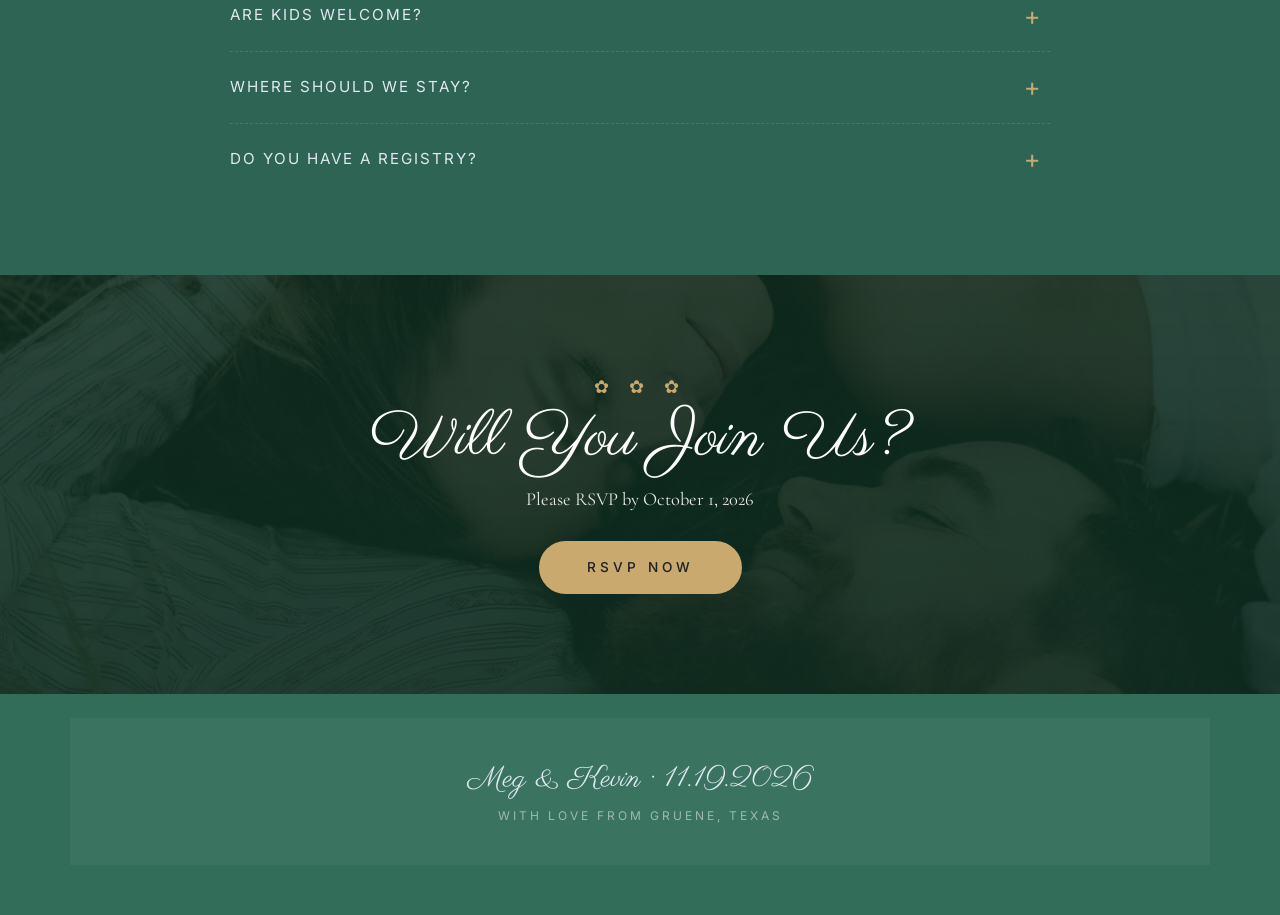
==== commit 205c6738: "Rename party group headings to Bridesmaids and Groomsmen" ====
--- a/index.html
+++ b/index.html
@@ -534,7 +534,7 @@
       </div>
 
       <div class="container">
-        <h3 class="party-group-title" data-aos="fade-up">Bride&rsquo;s Side</h3>
+        <h3 class="party-group-title" data-aos="fade-up">Bridesmaids</h3>
         <div class="row g-4">
           <div class="col-lg-4 col-md-6" data-aos="fade-up" data-aos-delay="100">
             <div class="party-card">
@@ -587,7 +587,7 @@
             </div>
           </div>
         </div>
-        <h3 class="party-group-title" data-aos="fade-up">Groom&rsquo;s Side</h3>
+        <h3 class="party-group-title" data-aos="fade-up">Groomsmen</h3>
         <div class="row g-4">
           <div class="col-lg-4 col-md-6" data-aos="fade-up" data-aos-delay="100">
             <div class="party-card">
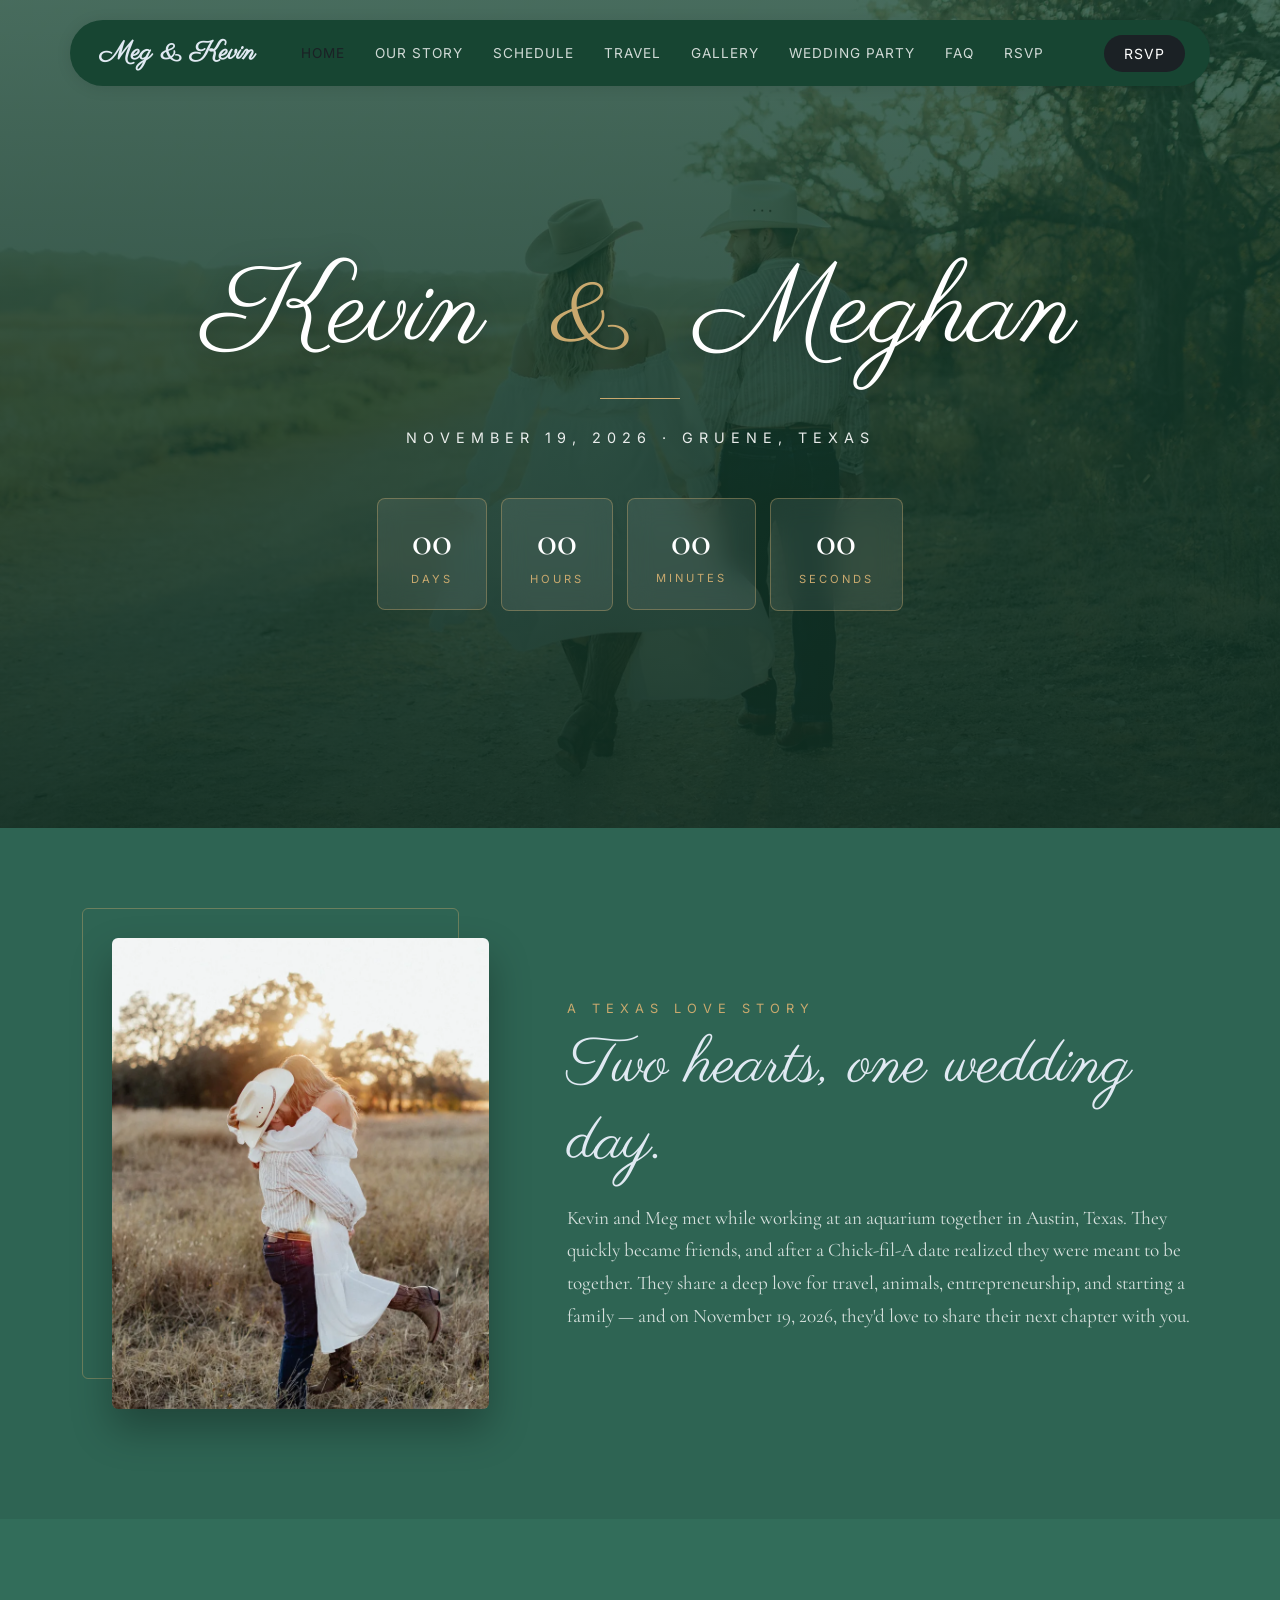
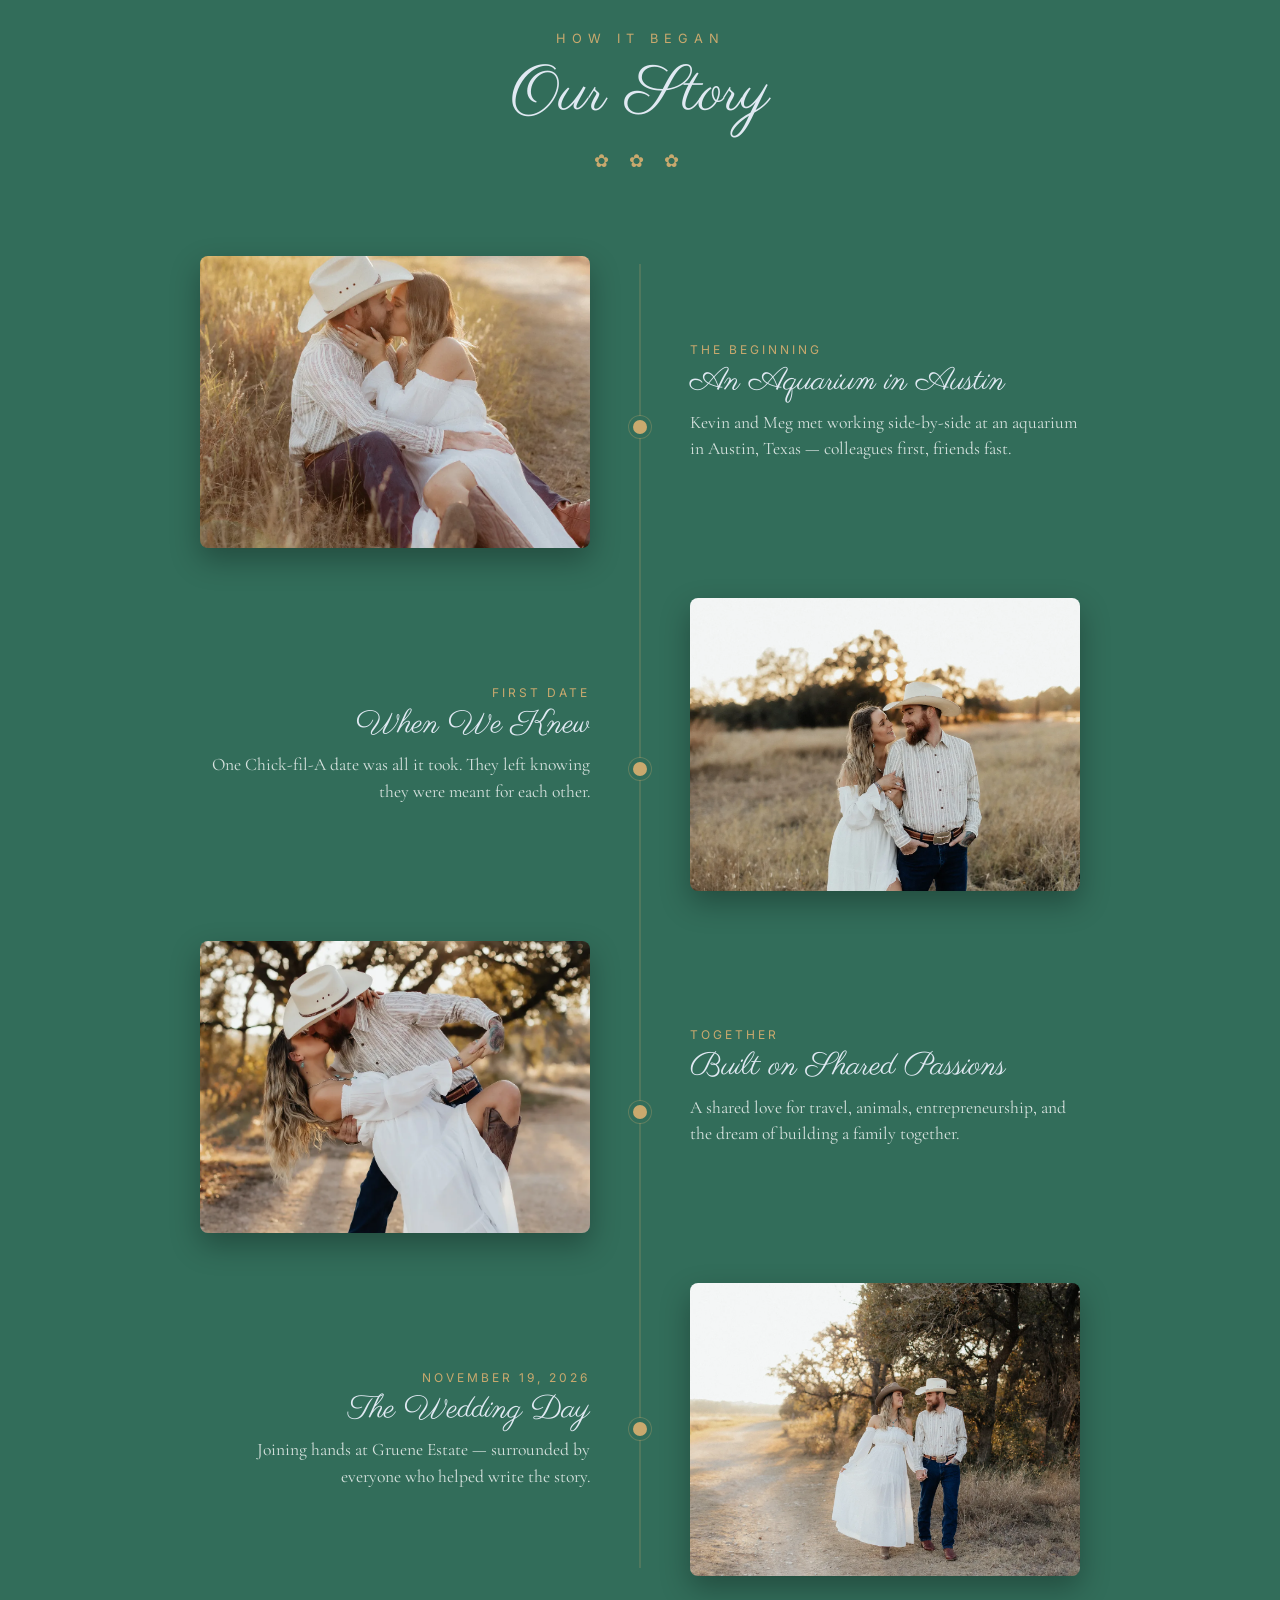
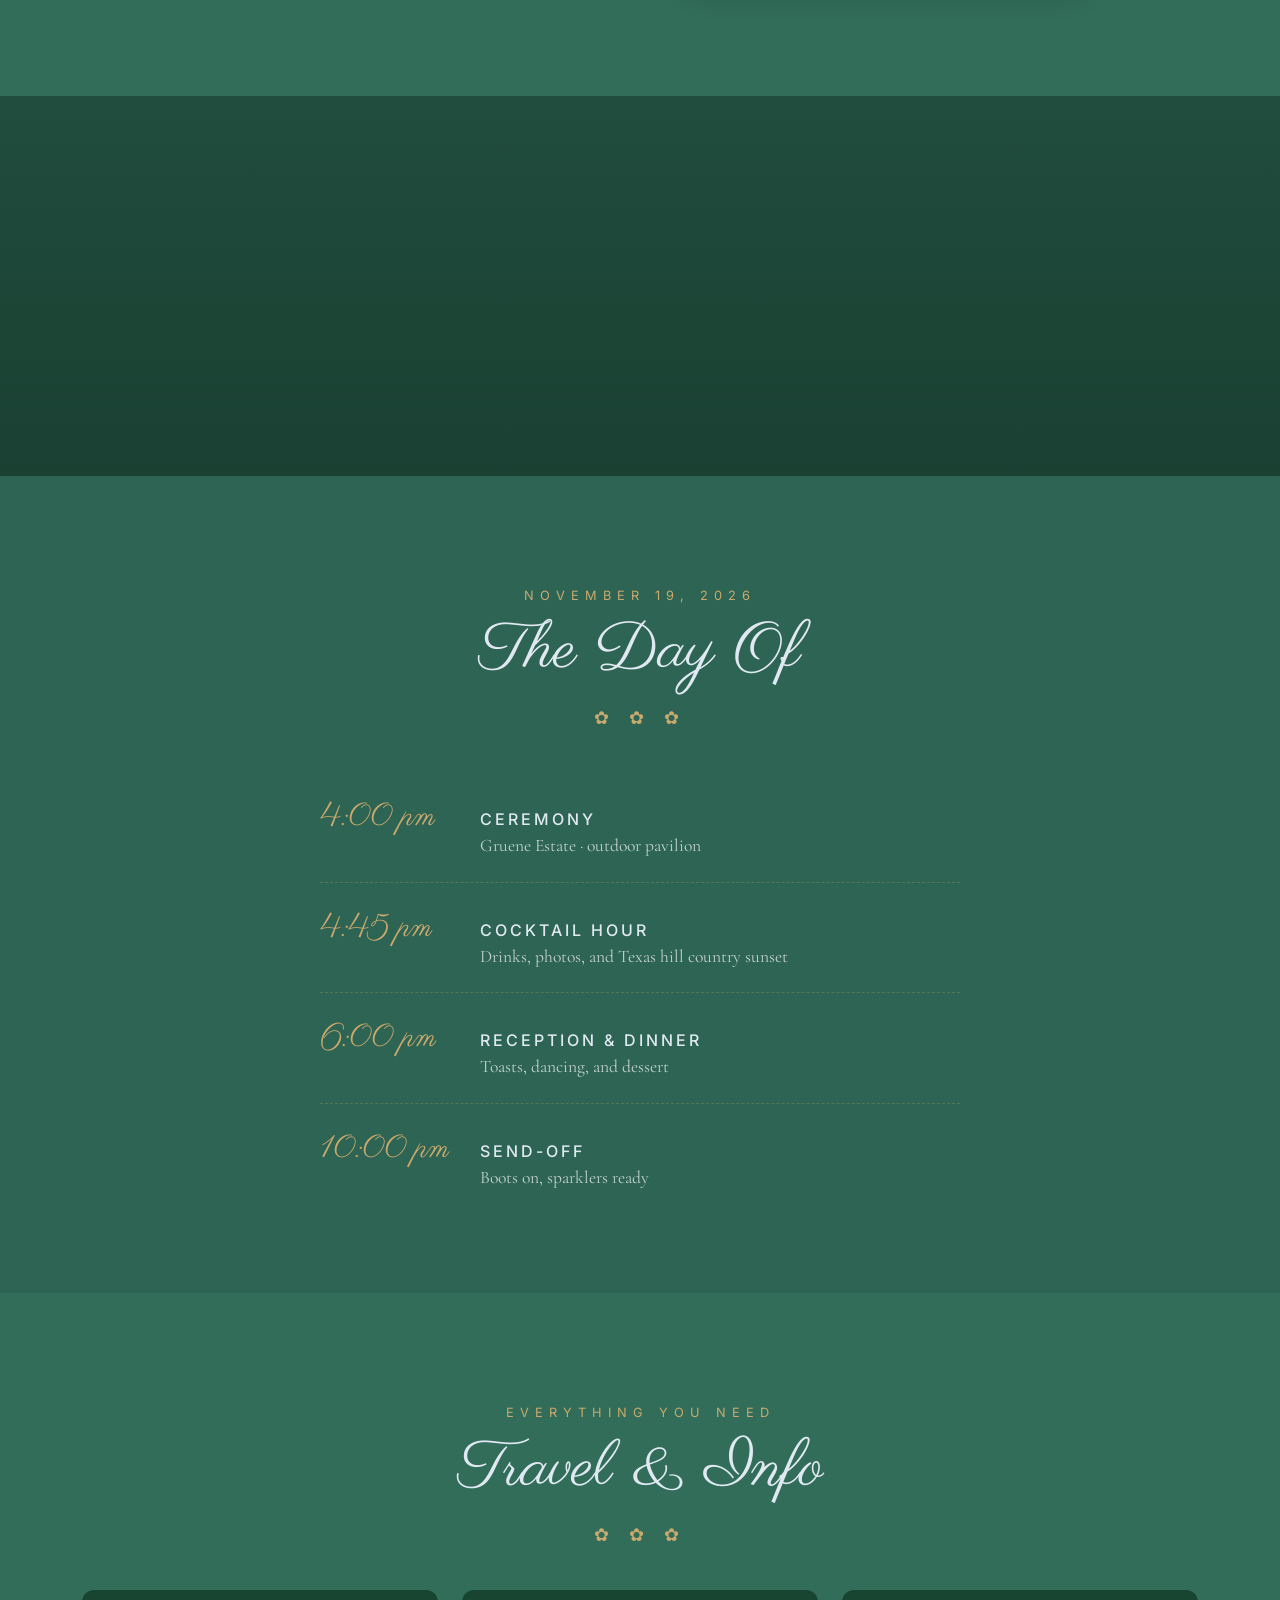
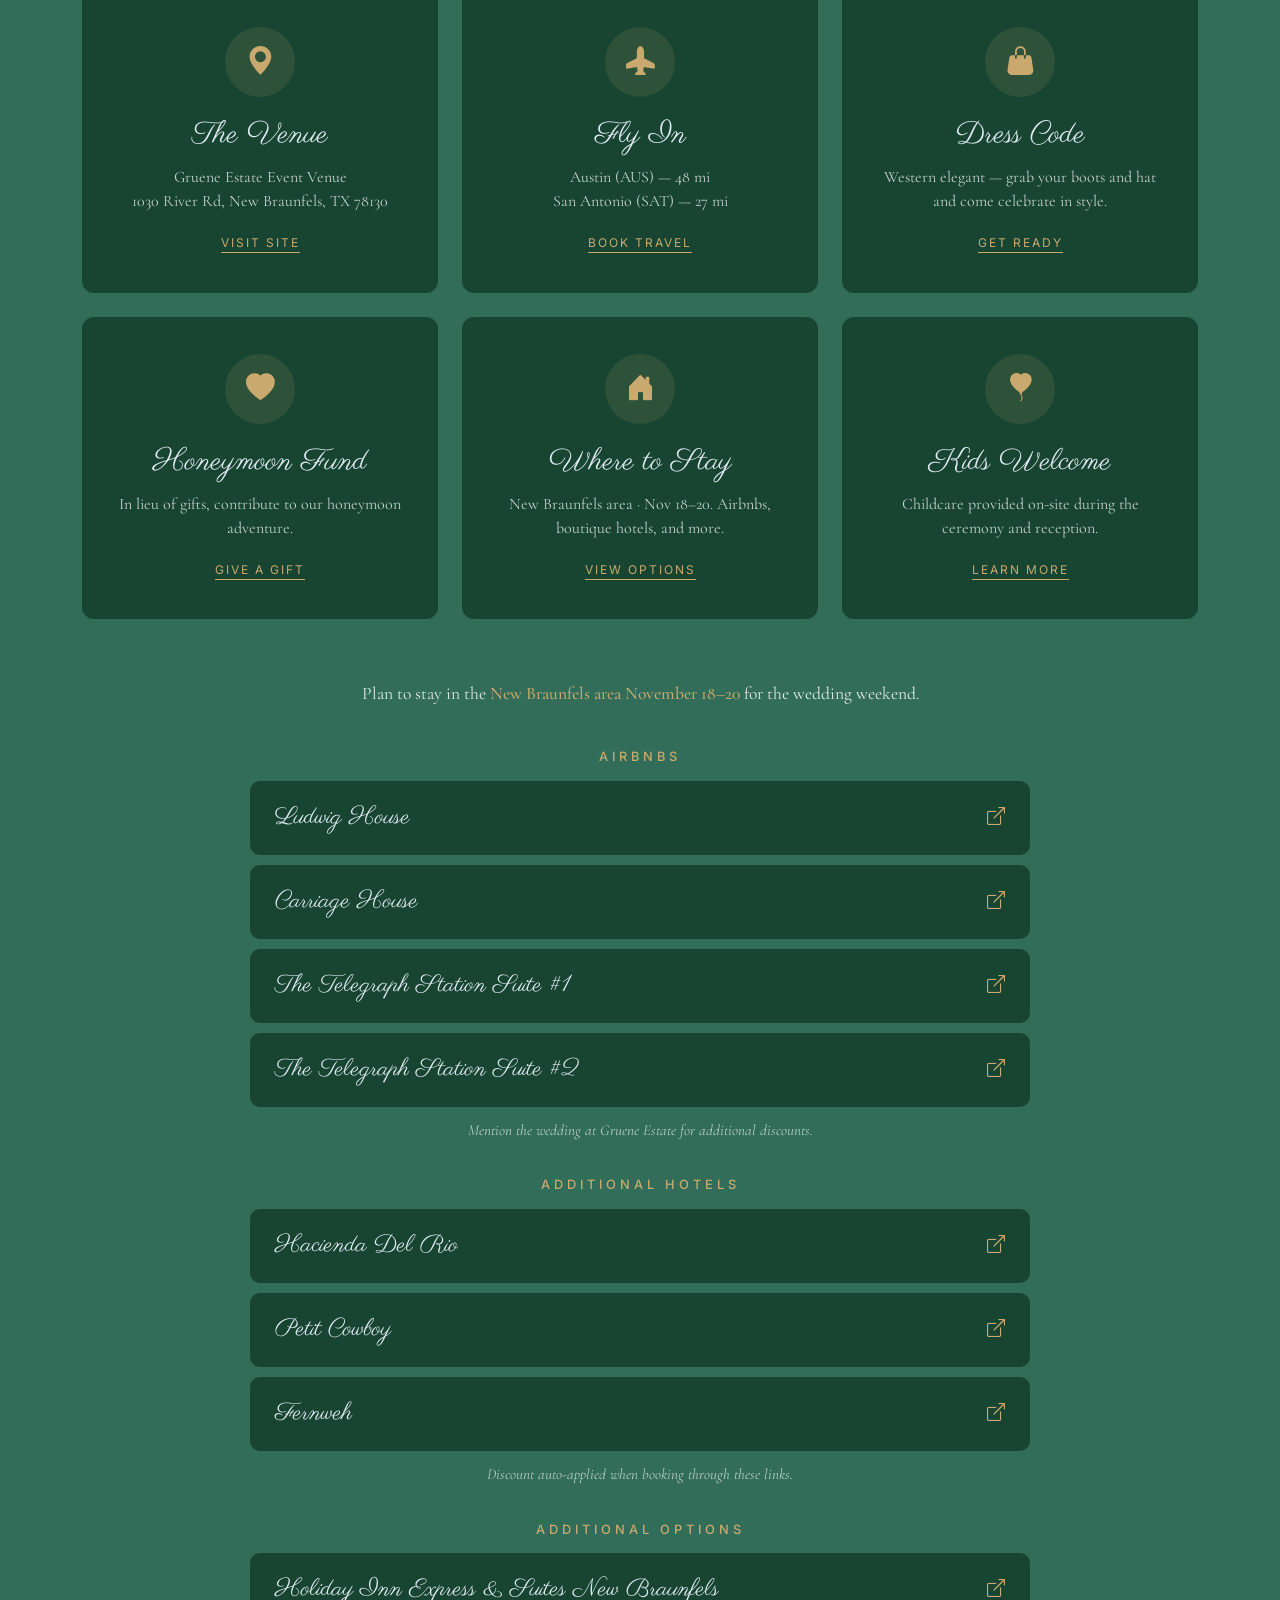
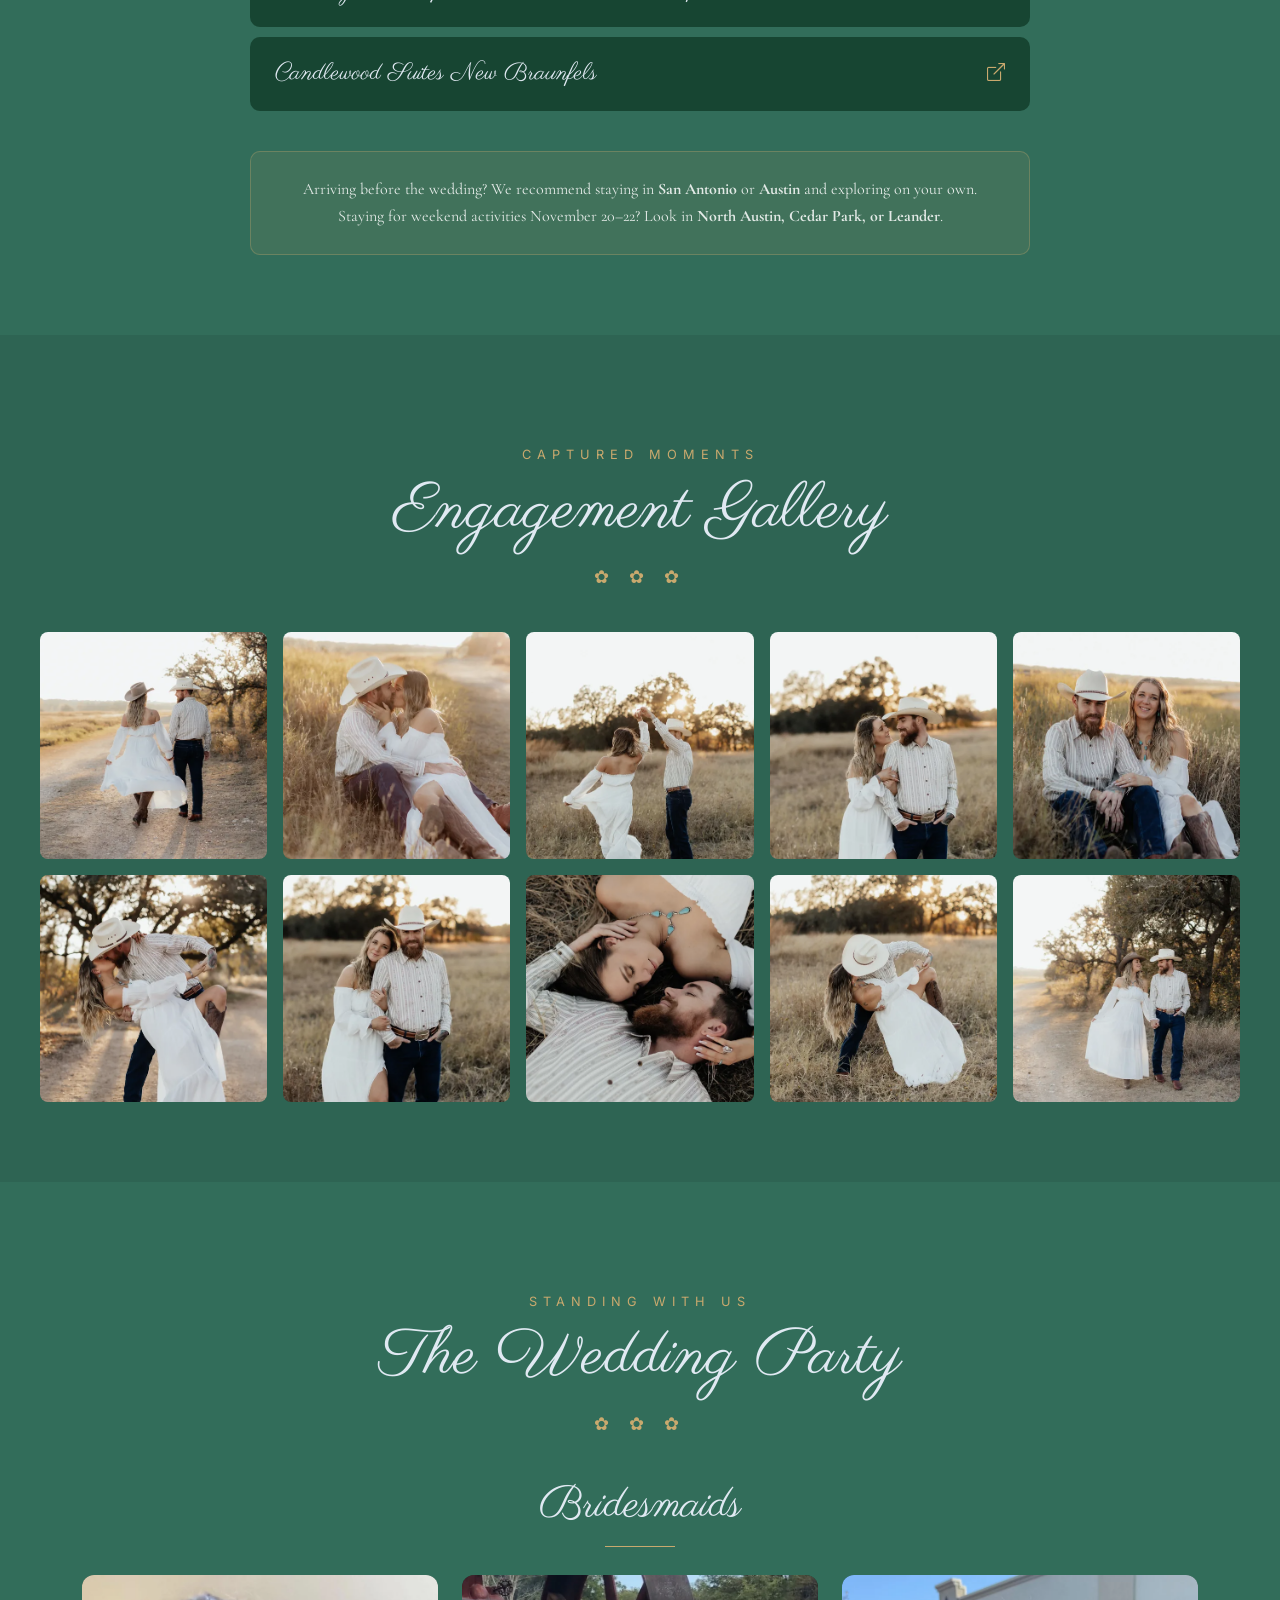
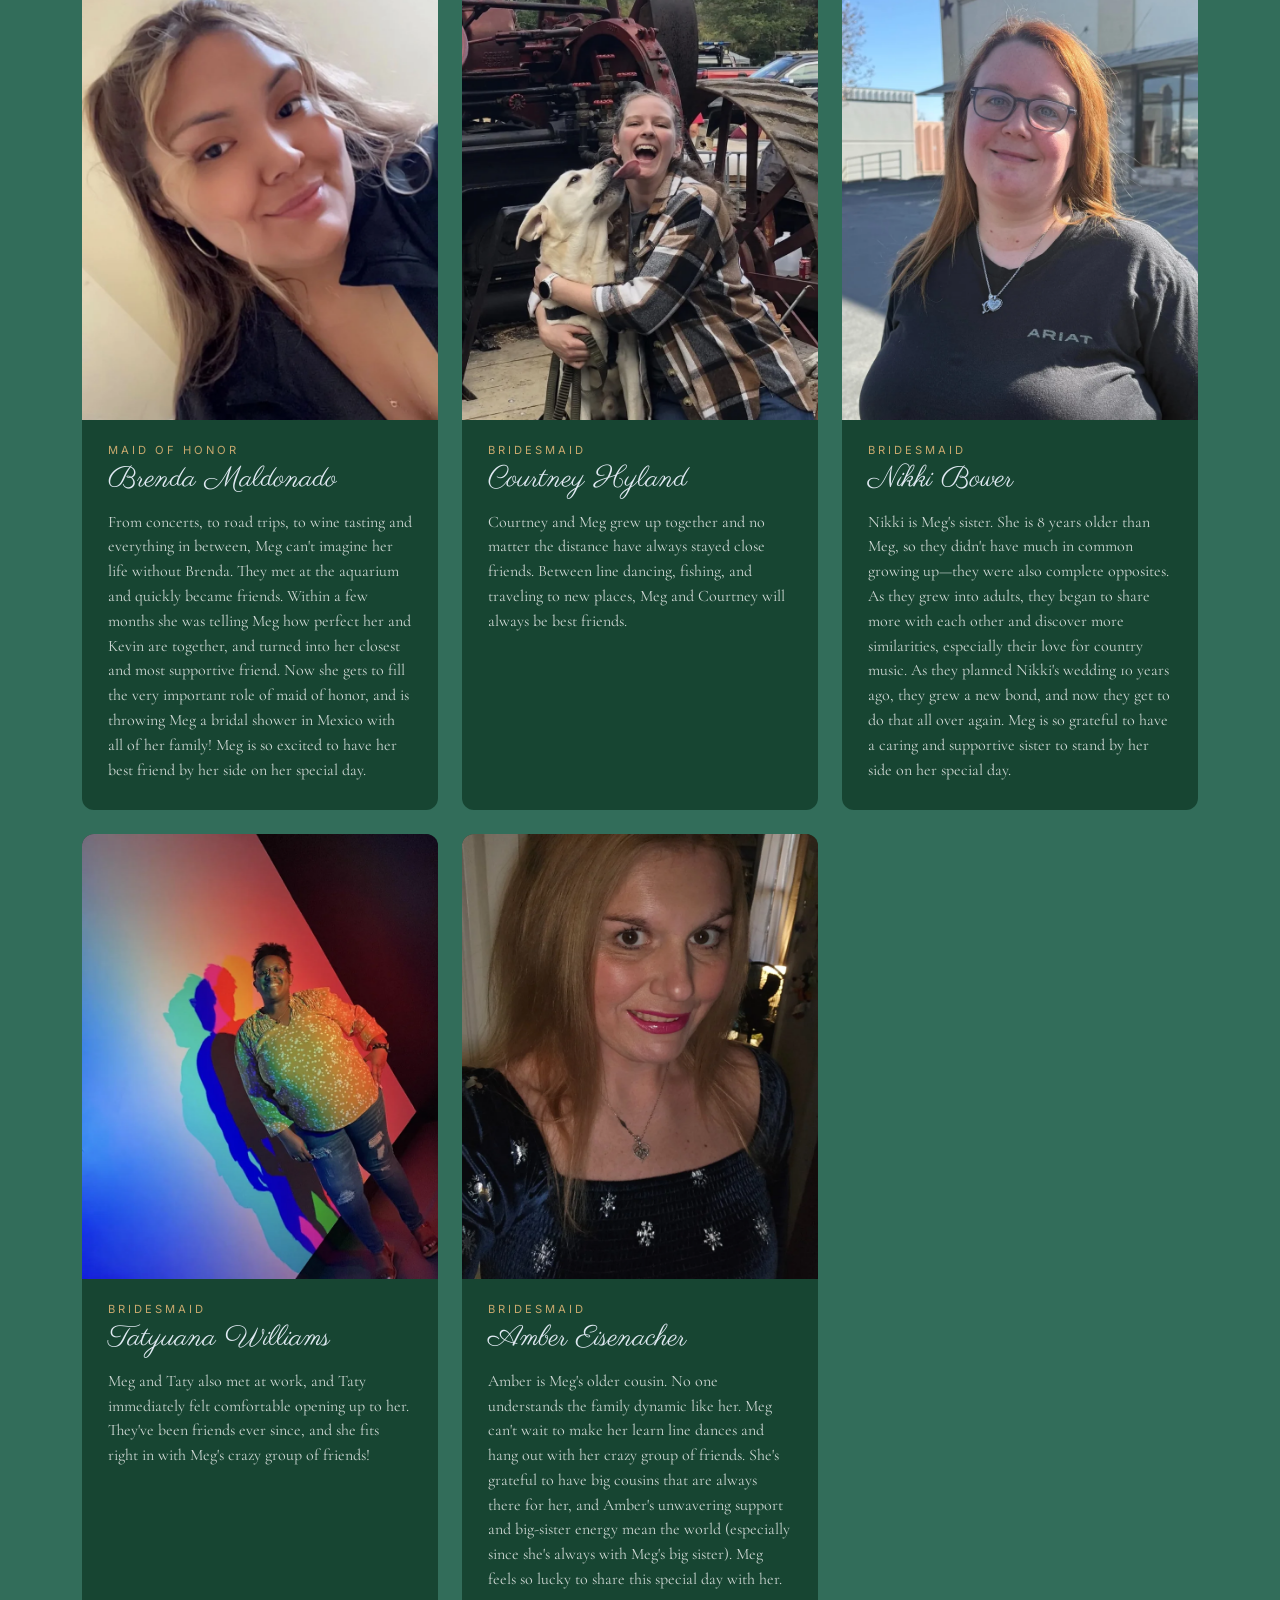
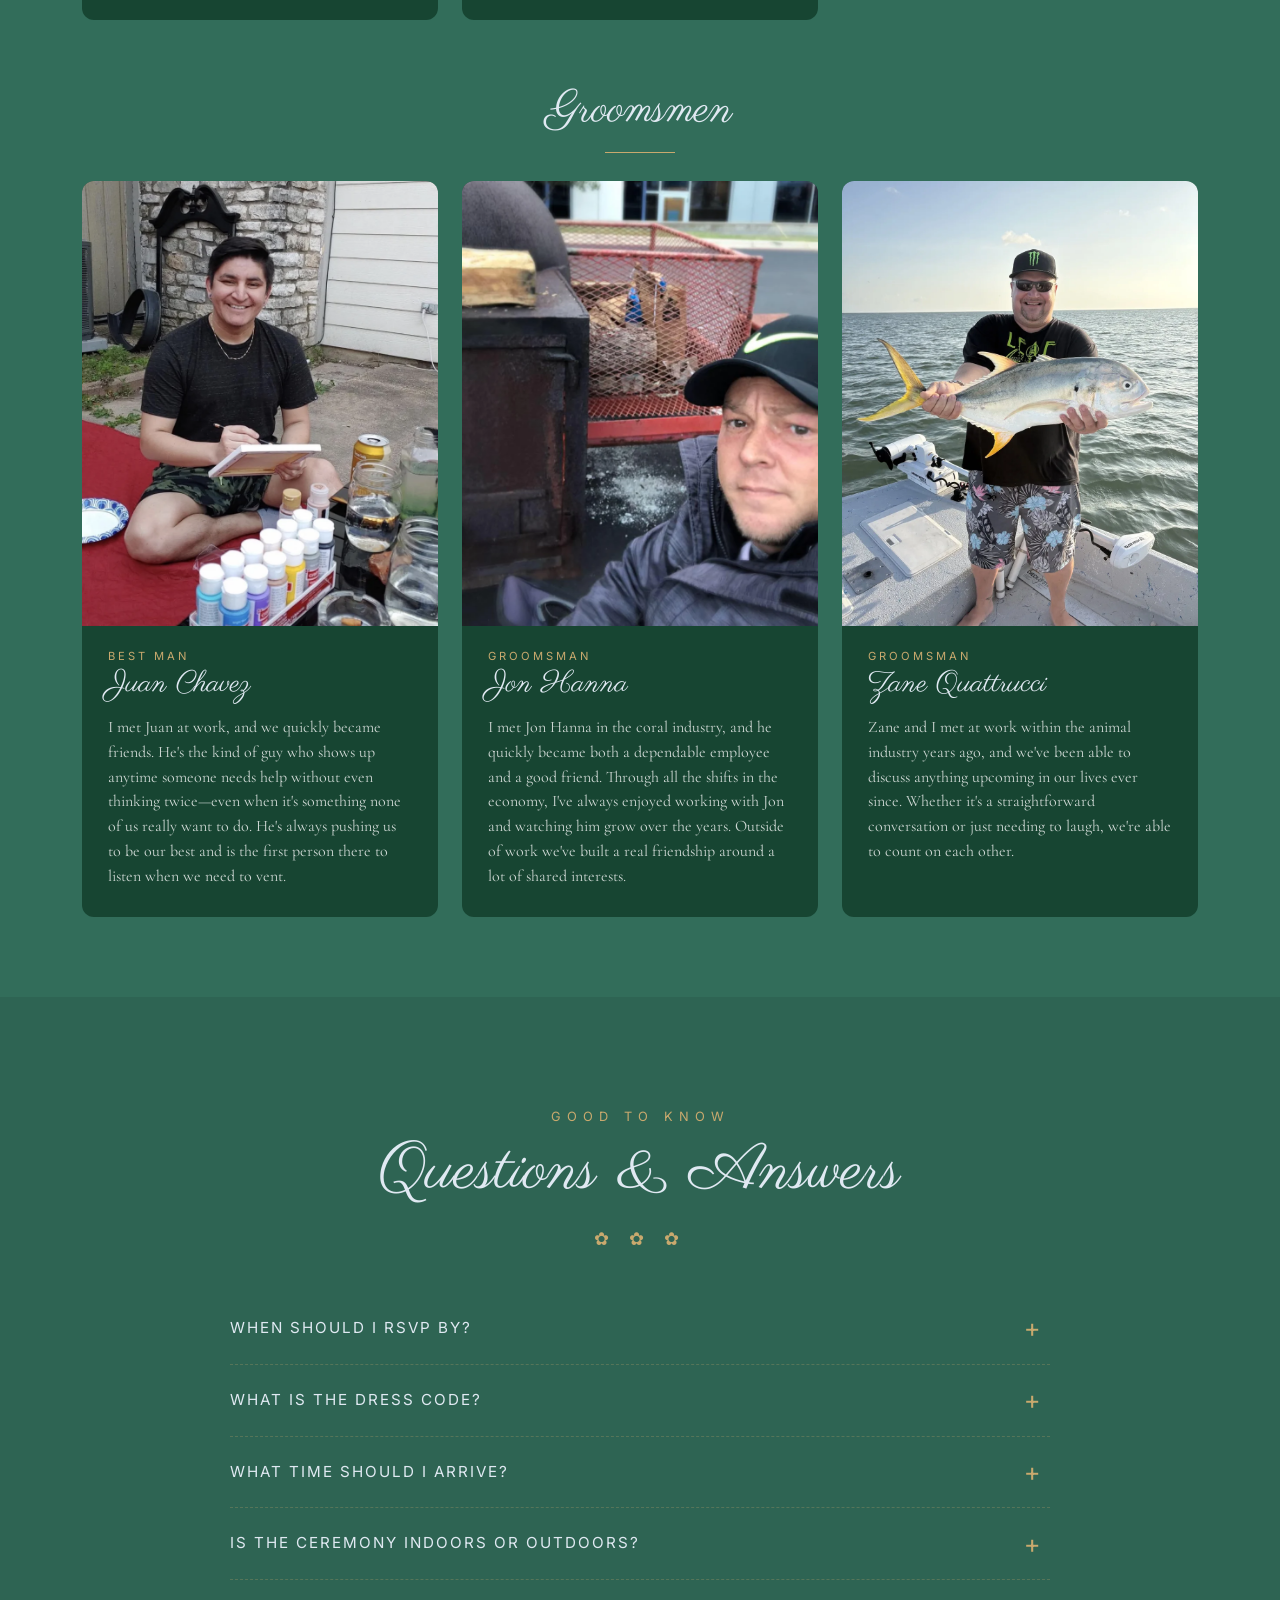
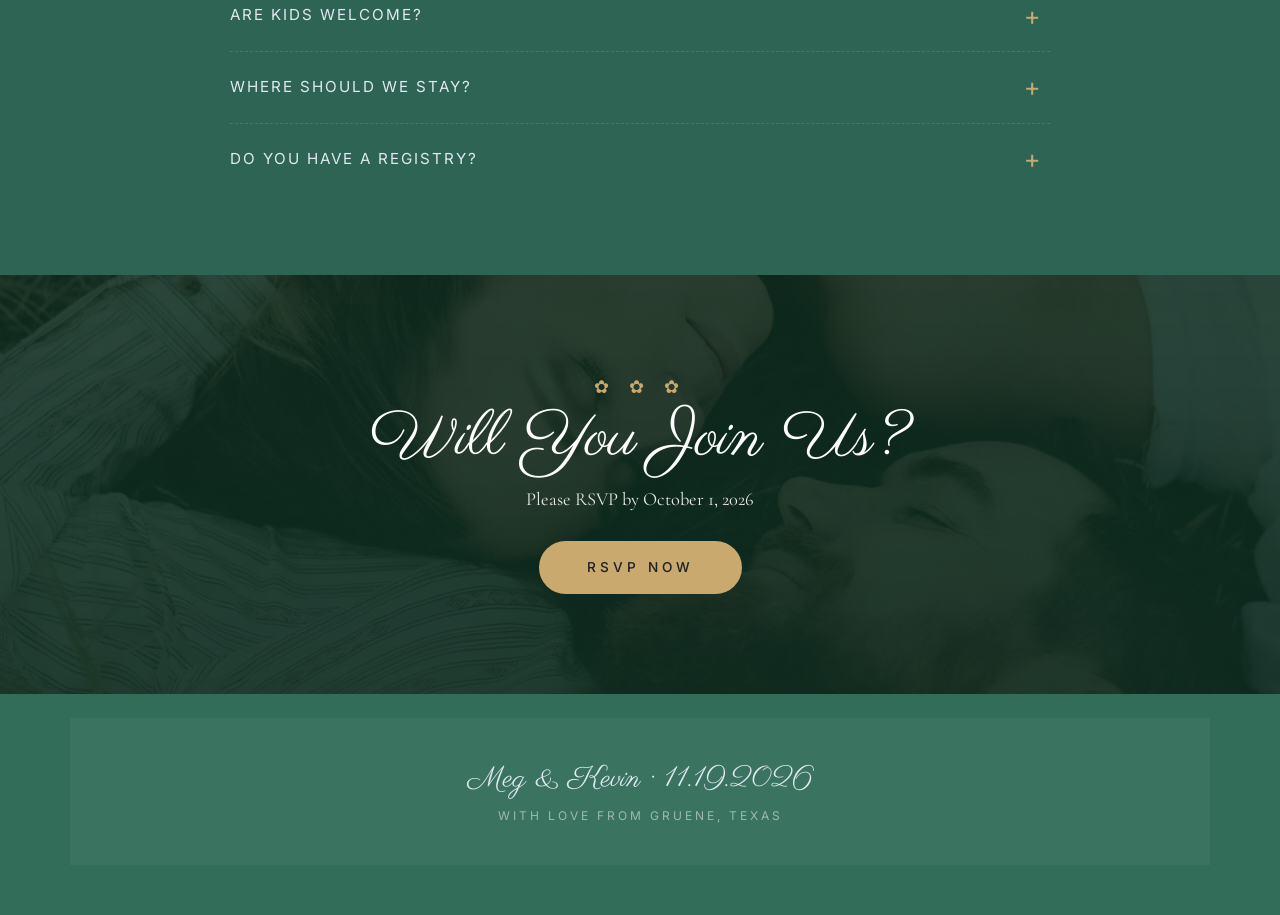
==== commit 1f31228b: "Use Zane's photo on his wedding party card Converts the uploaded JPG to WebP at the 4:5 ratio the pa" ====
--- a/index.html
+++ b/index.html
@@ -177,8 +177,6 @@
     .party-card:hover { transform: translateY(-4px); }
     .party-photo { aspect-ratio: 4/5; overflow: hidden; }
     .party-photo img { width: 100%; height: 100%; object-fit: cover; transition: transform 0.6s; }
-    .party-photo-placeholder { display: flex; align-items: center; justify-content: center; background: linear-gradient(160deg, rgba(201,169,110,0.18), rgba(15,45,33,0.5)); }
-    .party-photo-placeholder span { font-family: var(--heading-font); font-size: 4.5rem; color: var(--gold); letter-spacing: 2px; }
     .party-card:hover .party-photo img { transform: scale(1.05); }
     .party-body { padding: 22px 26px 28px; }
     .party-body .role { font-family: var(--nav-font); color: var(--gold); letter-spacing: 3px; font-size: 0.7rem; text-transform: uppercase; }
@@ -611,8 +609,7 @@
           </div>
           <div class="col-lg-4 col-md-6" data-aos="fade-up" data-aos-delay="200">
             <div class="party-card">
-              <!-- TODO: replace with Zane's photo - drop the file at assets/img/person/person-m-5.webp and swap this div for the same <img> markup the other cards use -->
-              <div class="party-photo party-photo-placeholder"><span>ZQ</span></div>
+              <div class="party-photo"><img src="assets/img/person/person-m-5.webp" alt="" loading="lazy" width="800" height="1000"></div>
               <div class="party-body">
                 <div class="role">Groomsman</div>
                 <h4>Zane Quattrucci</h4>
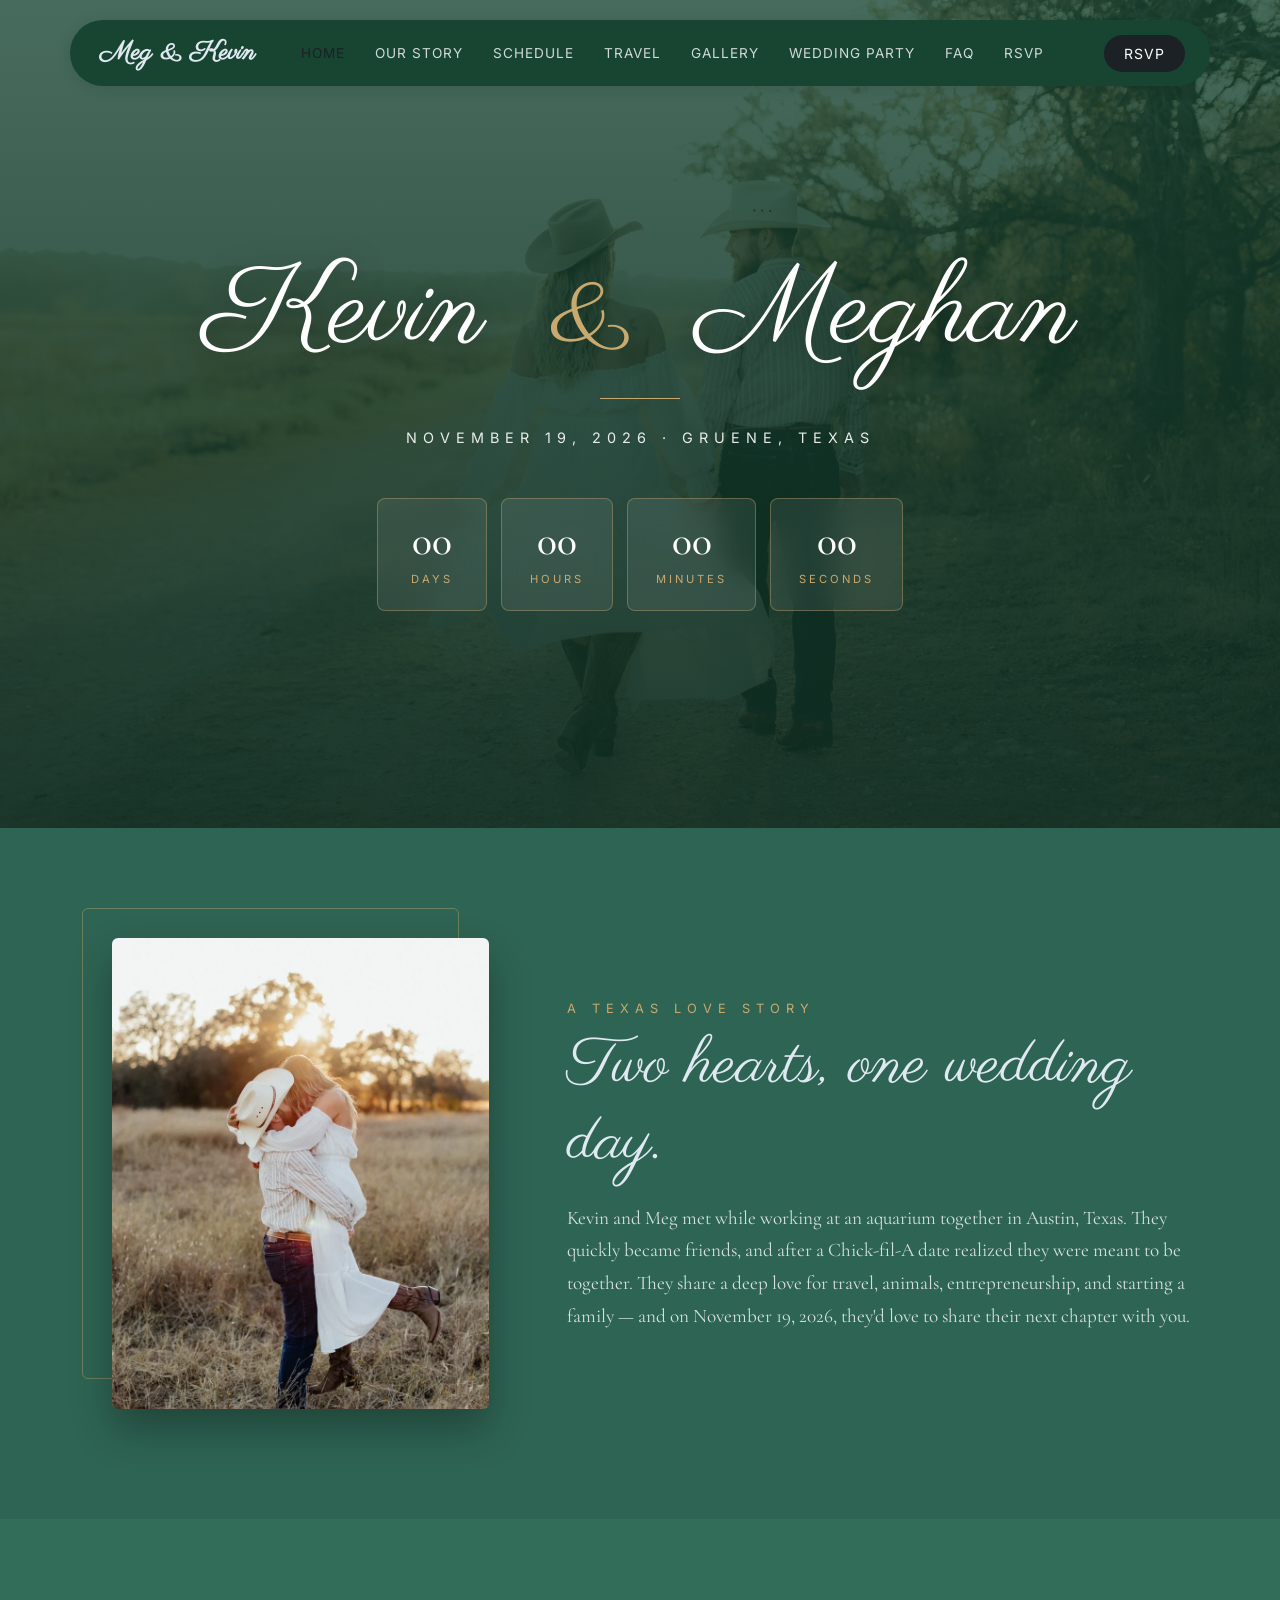
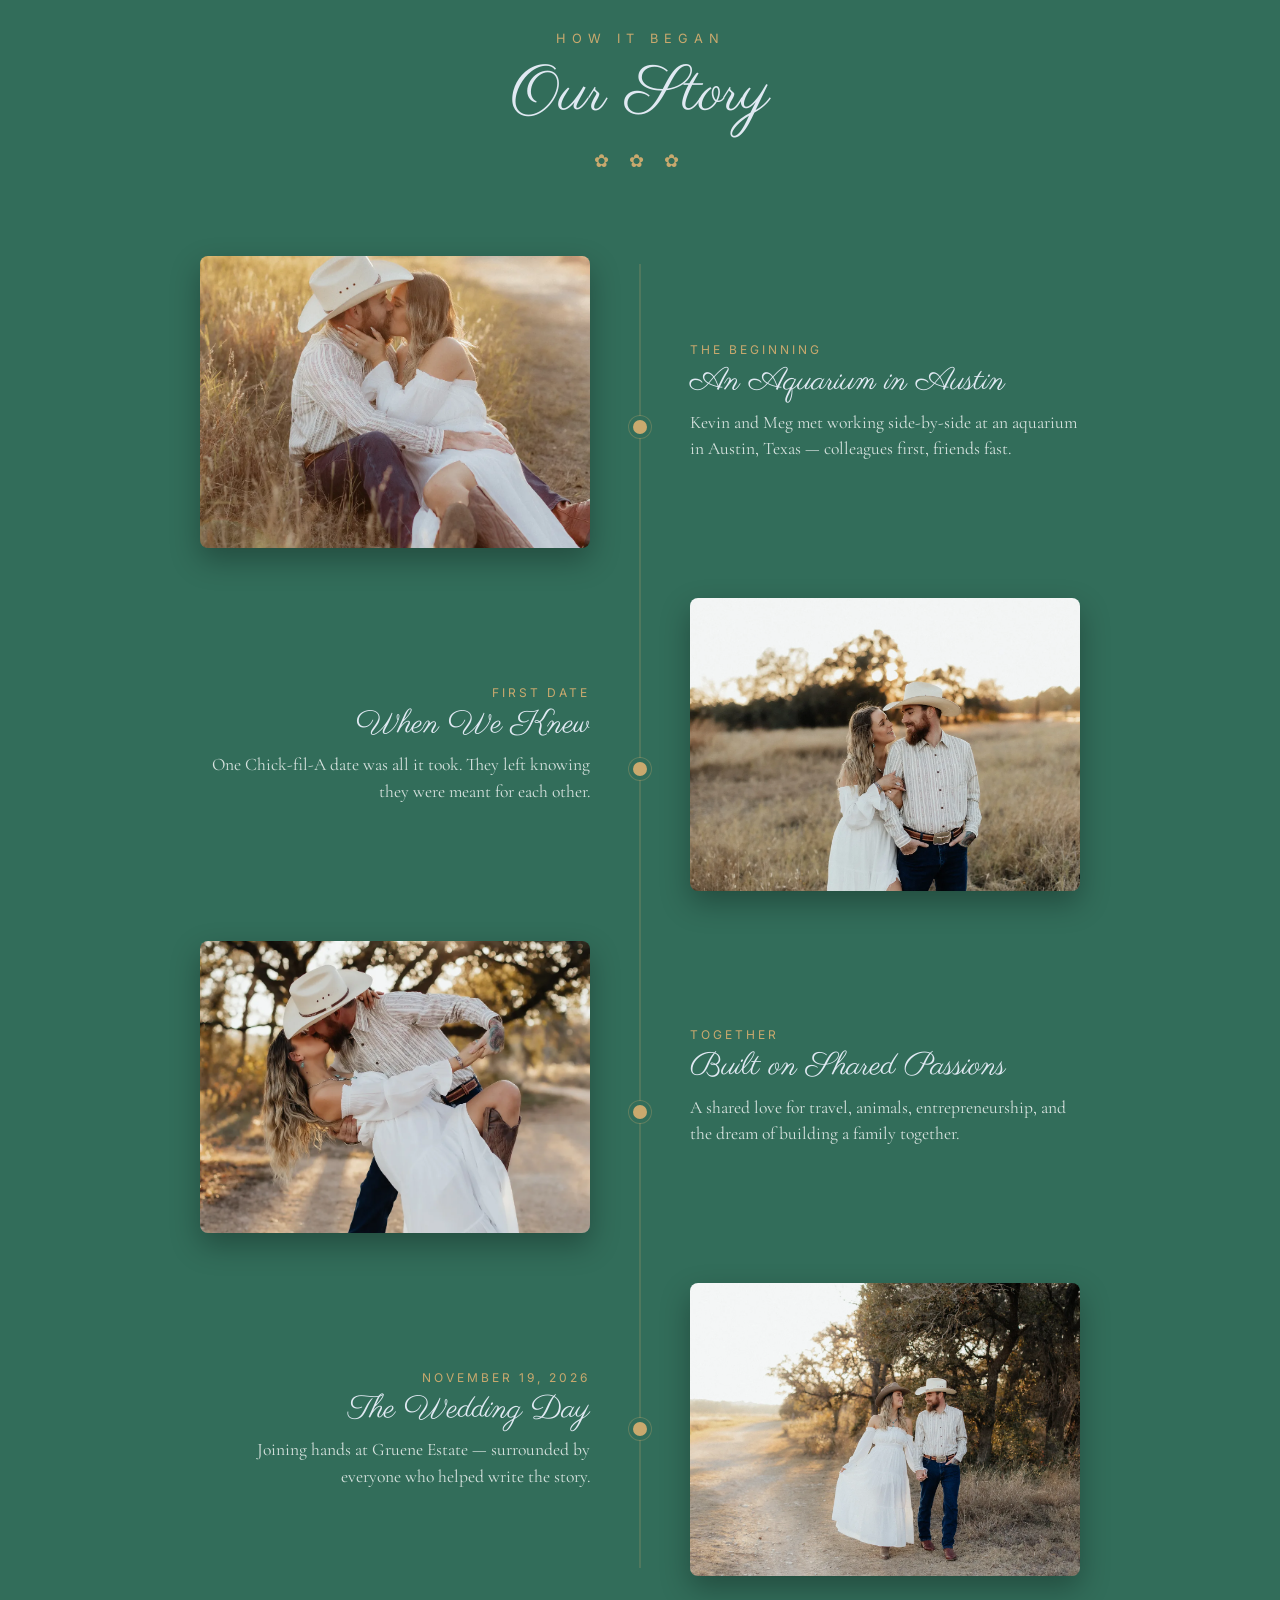
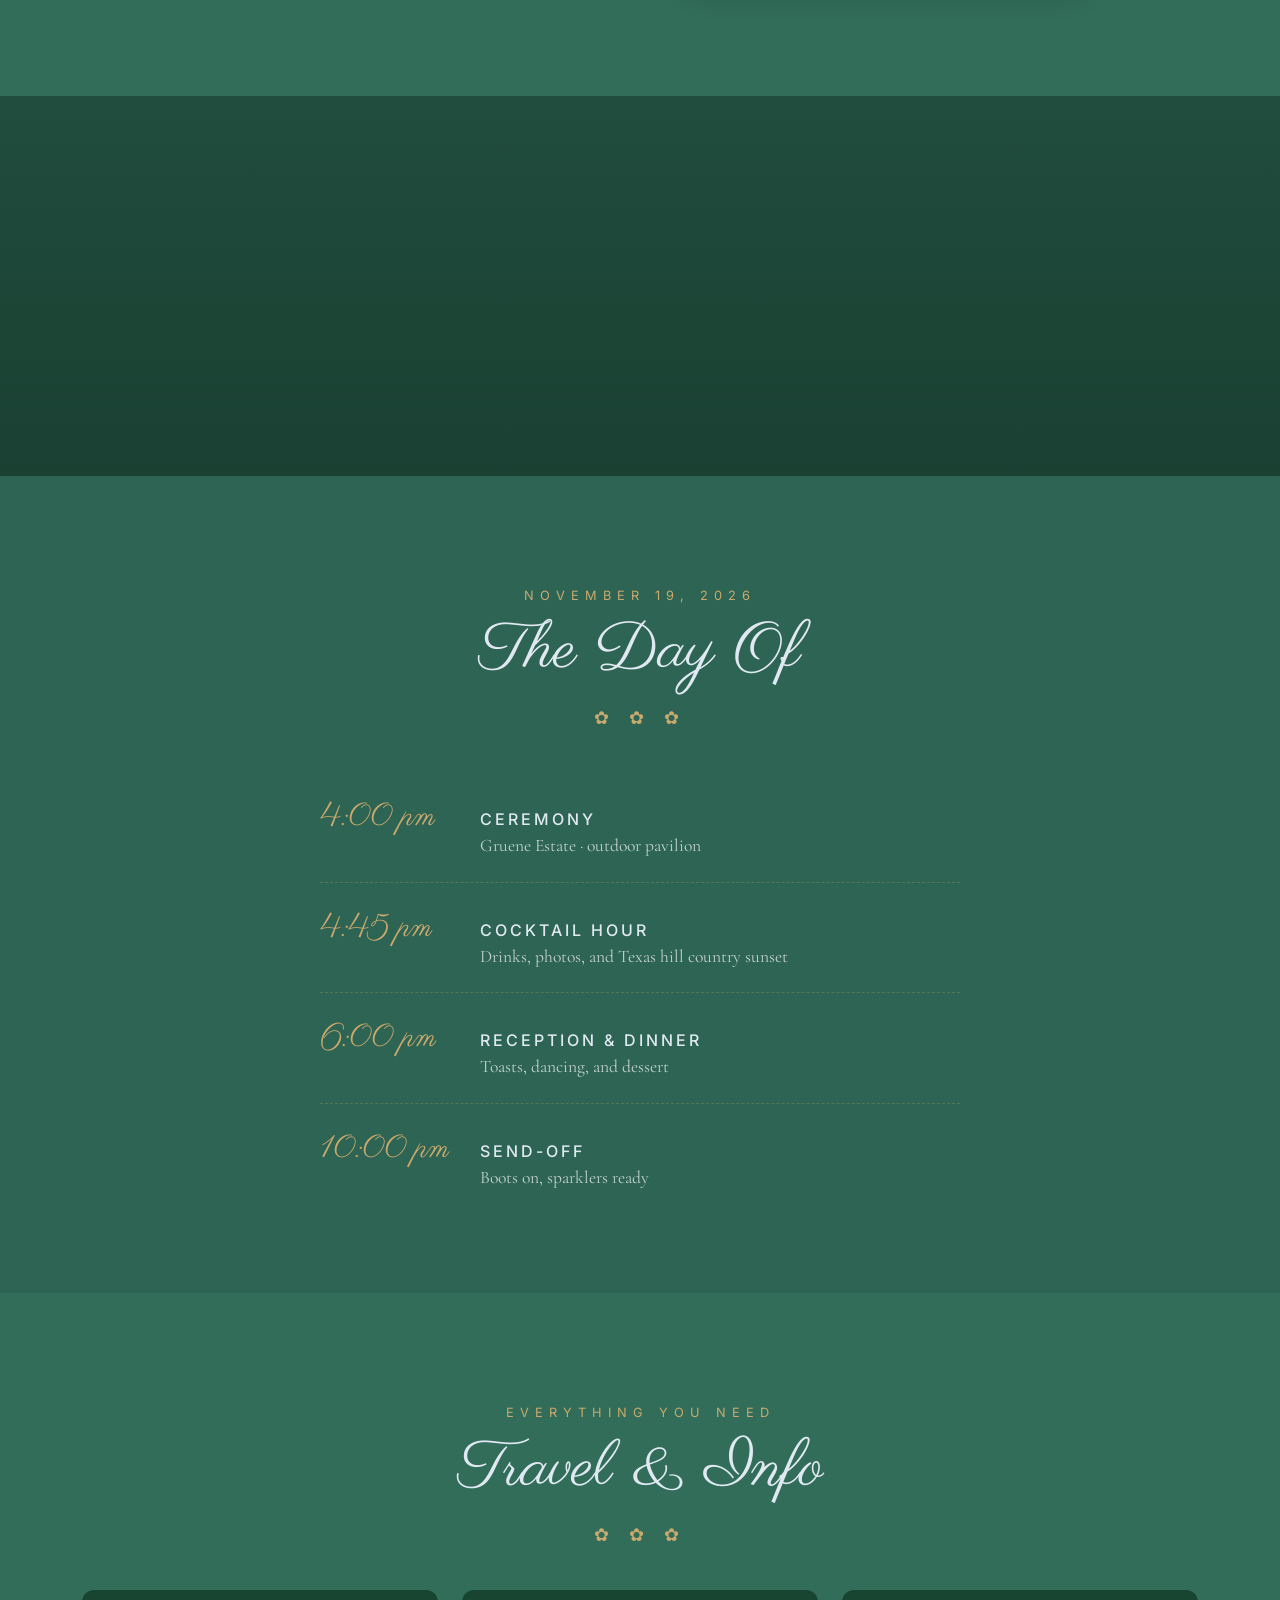
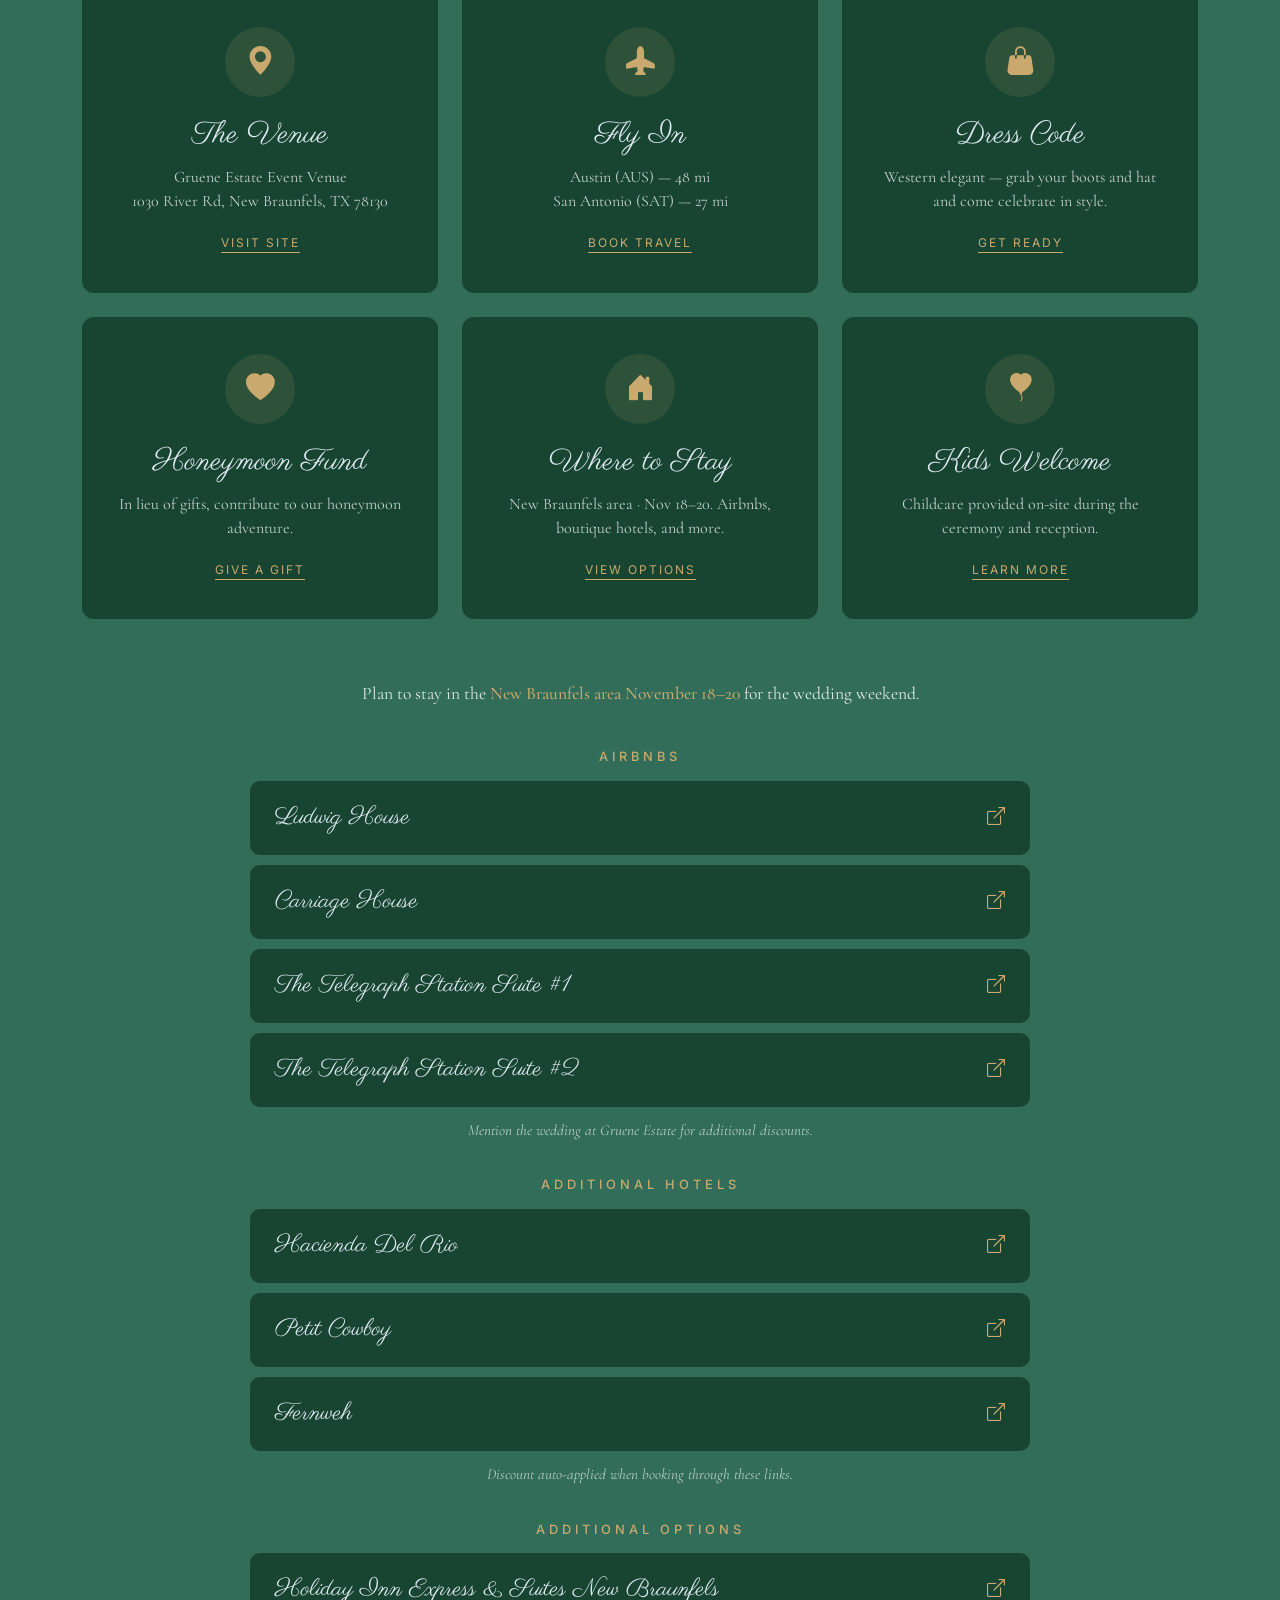
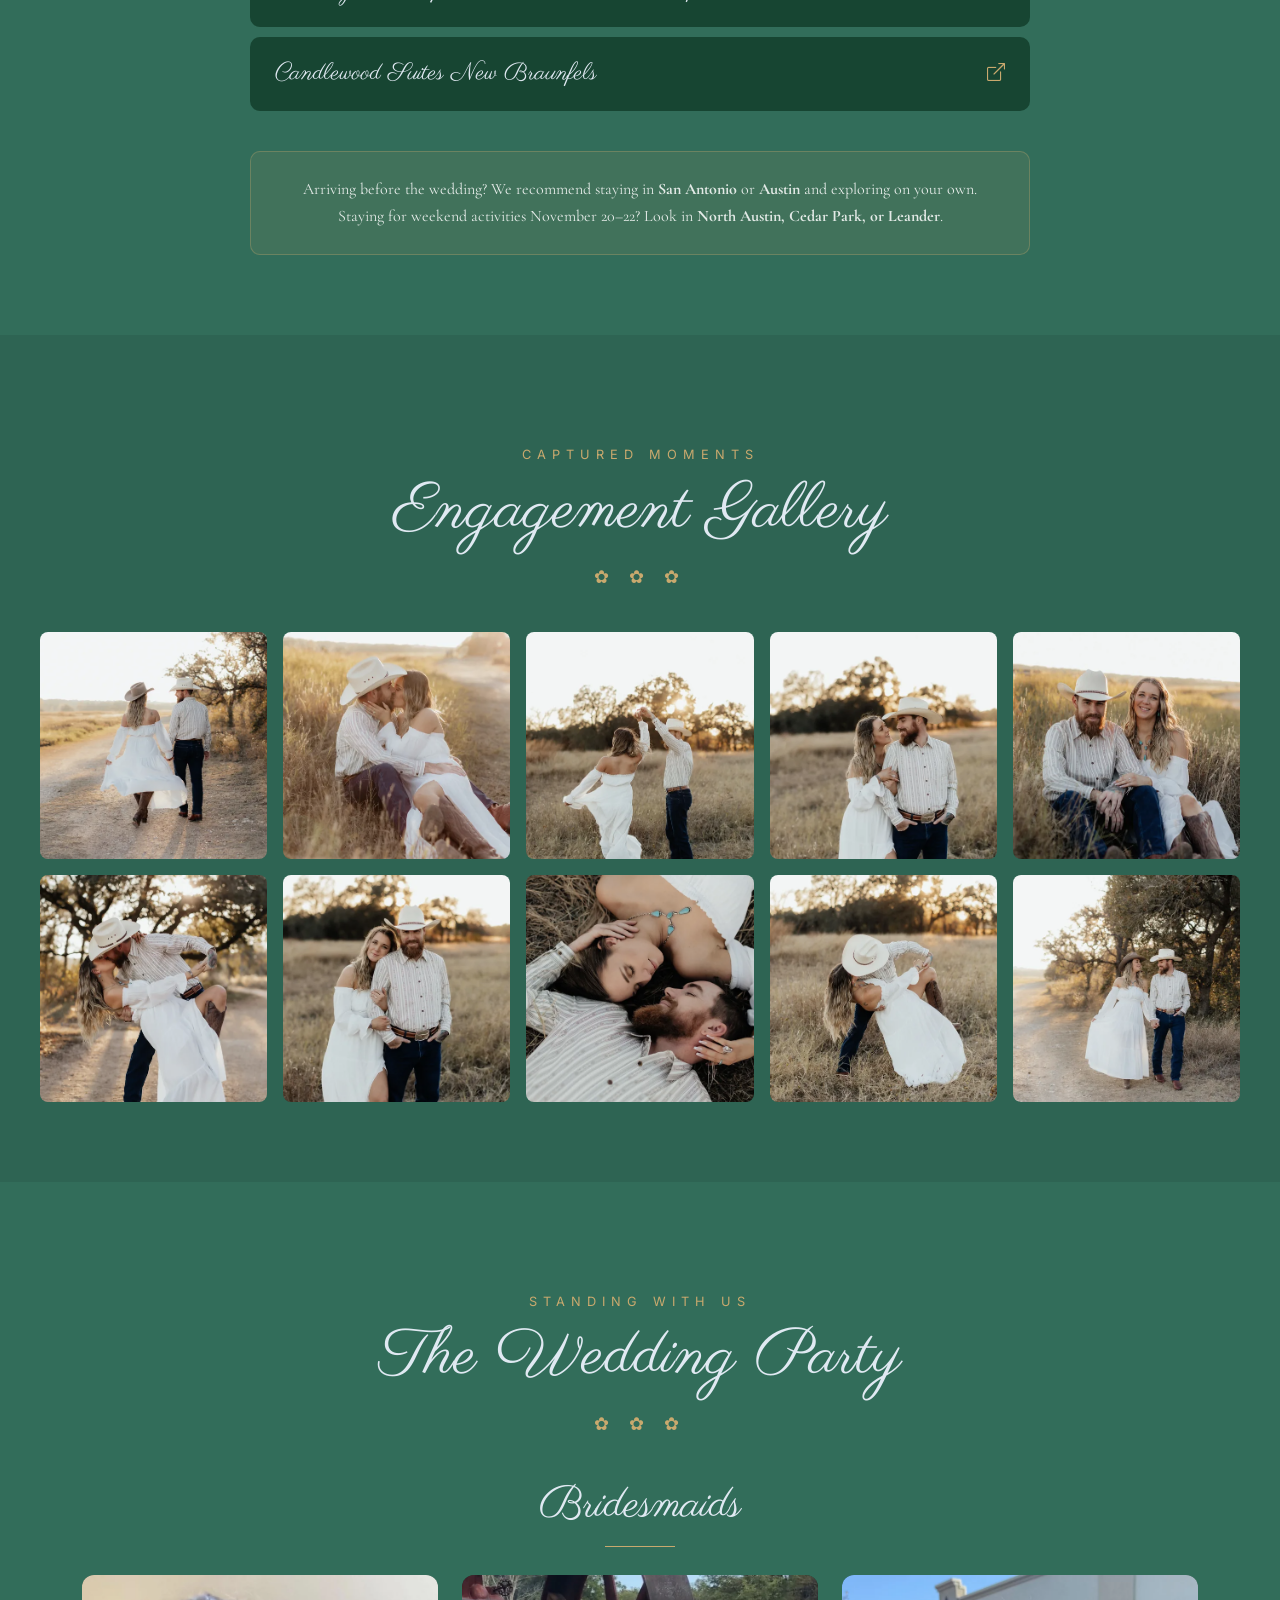
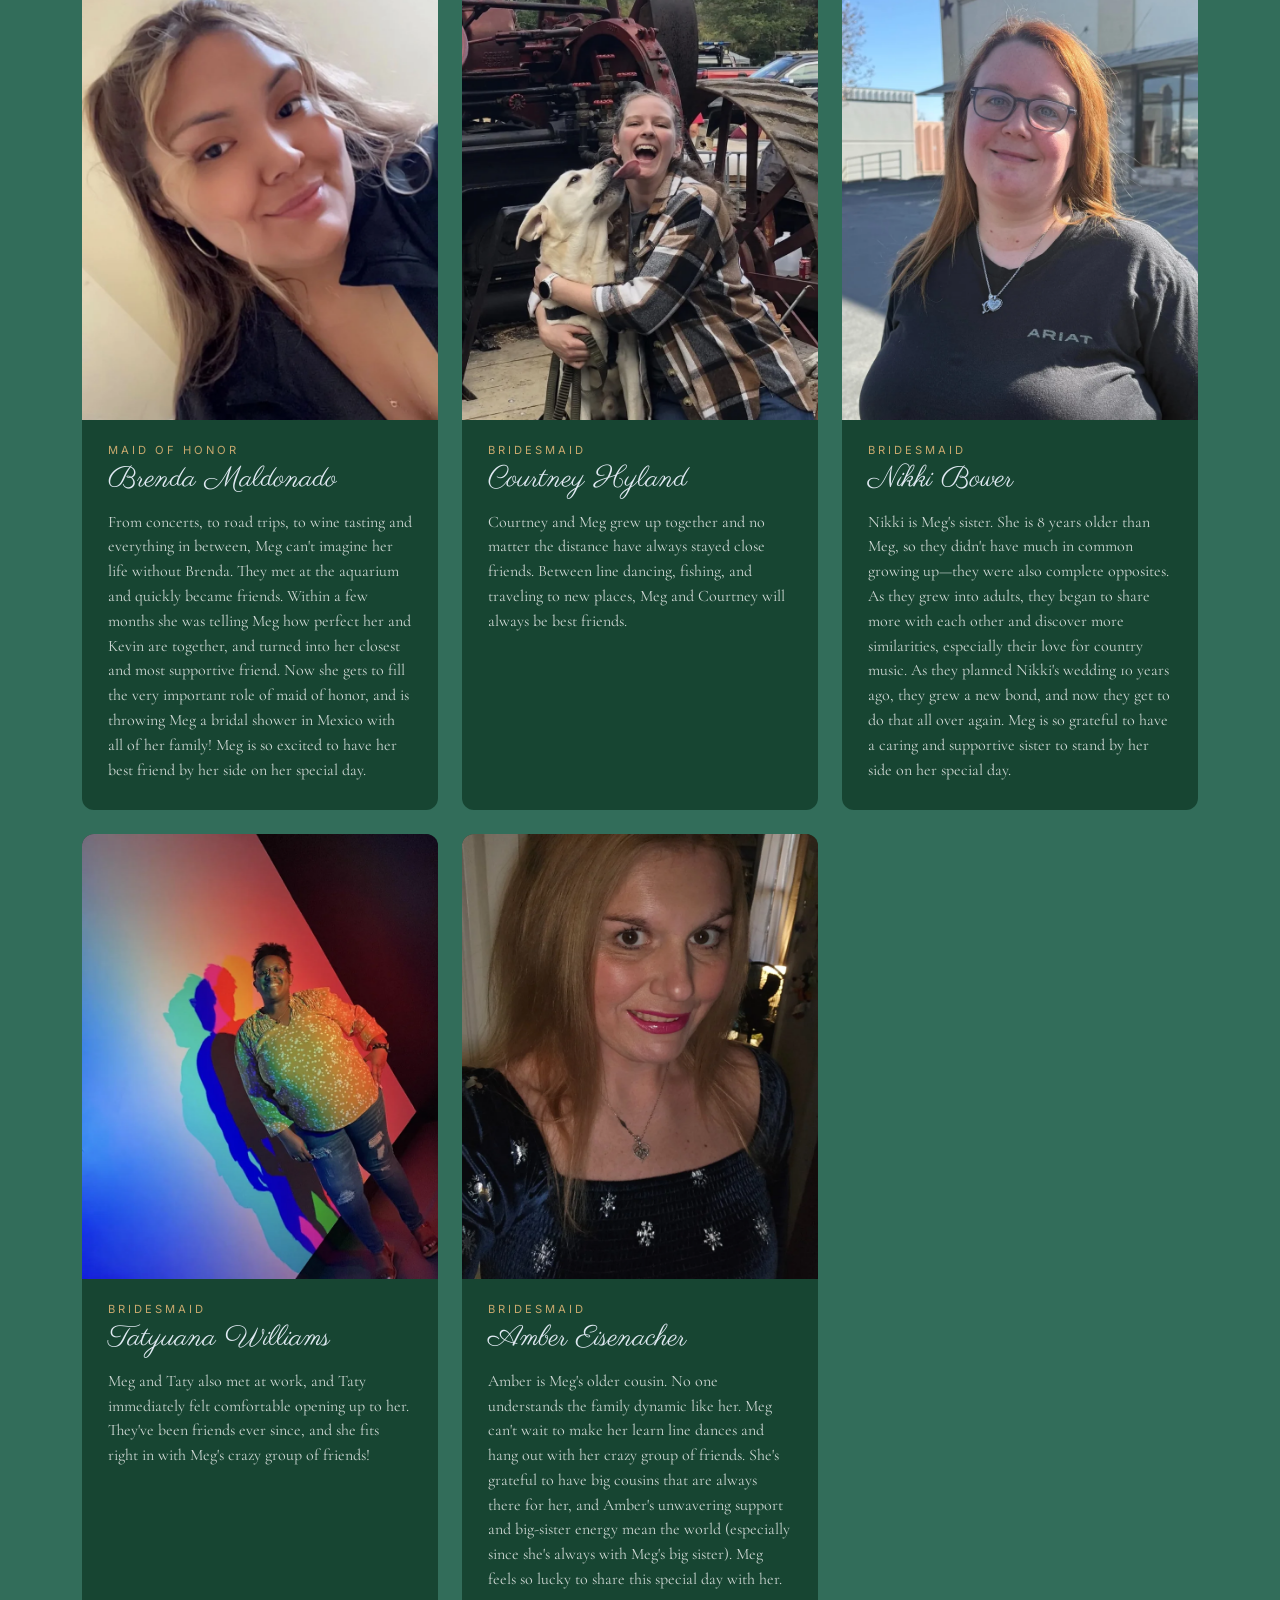
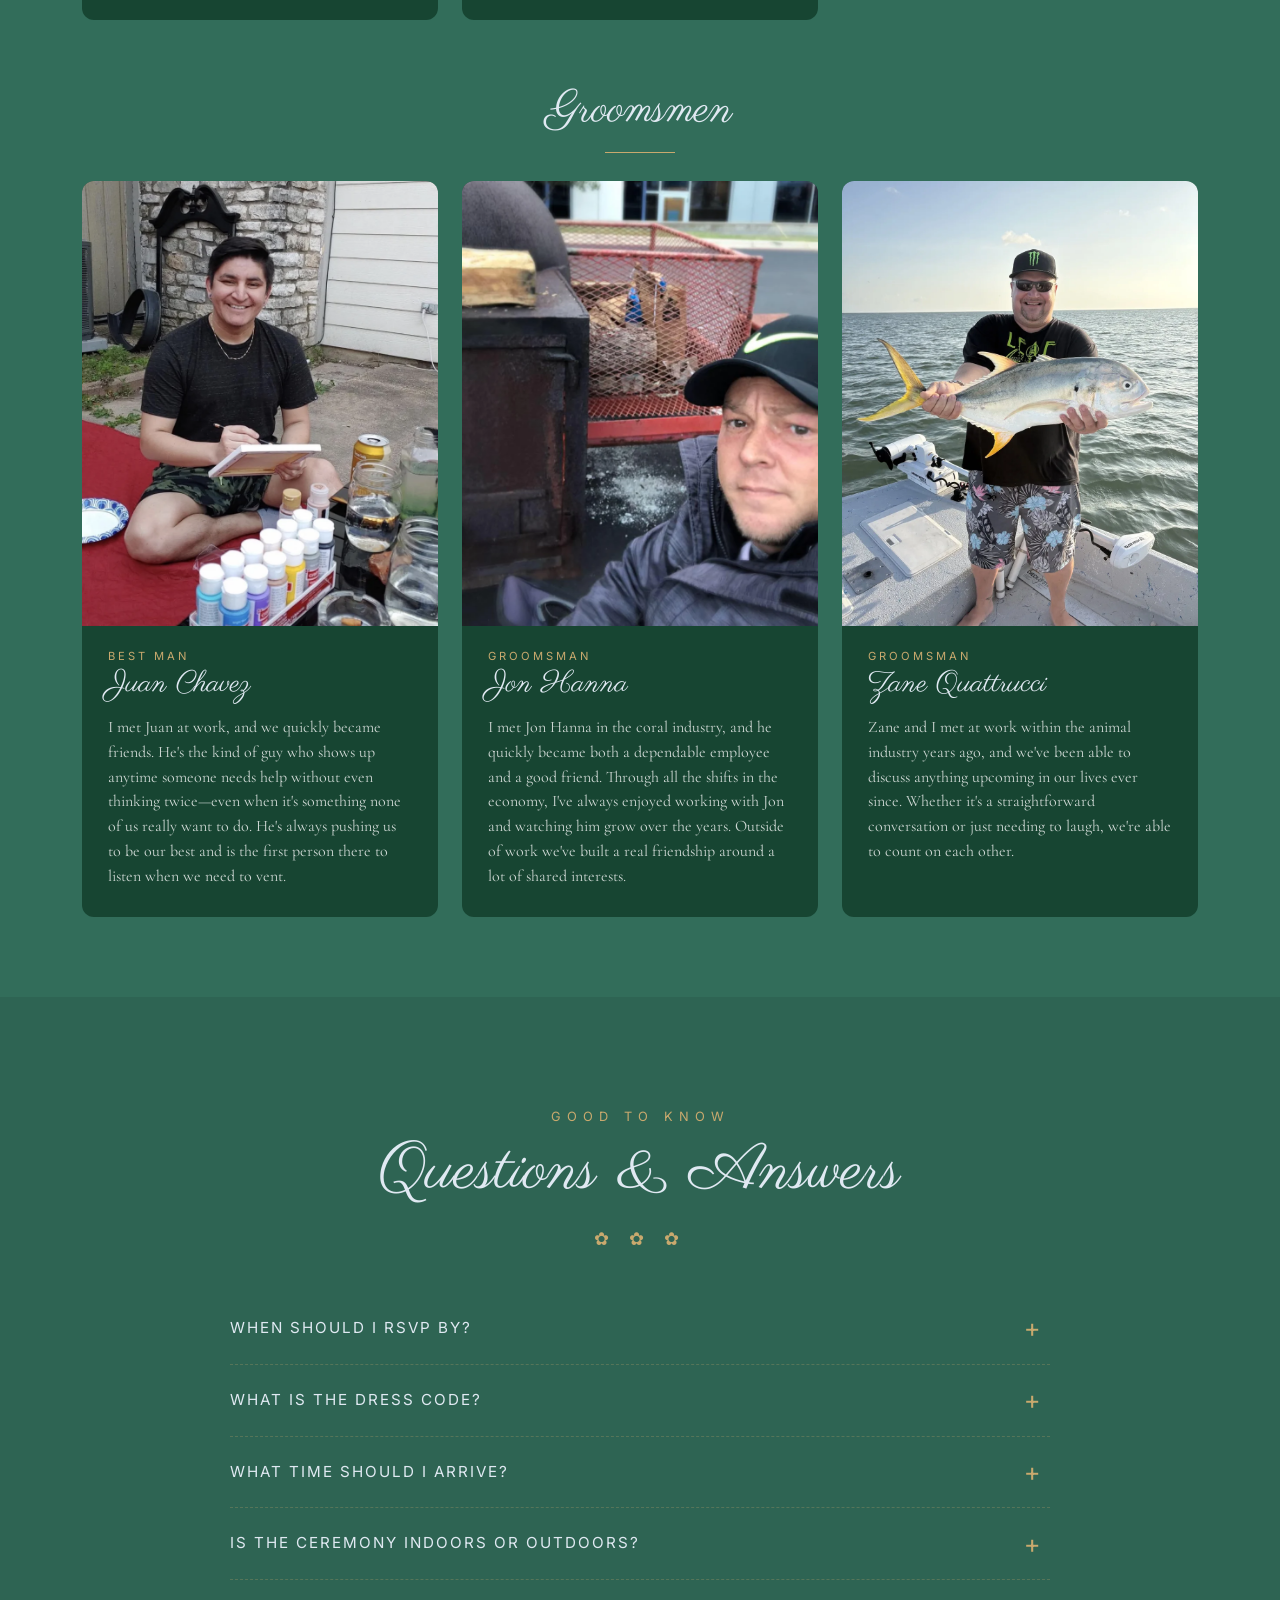
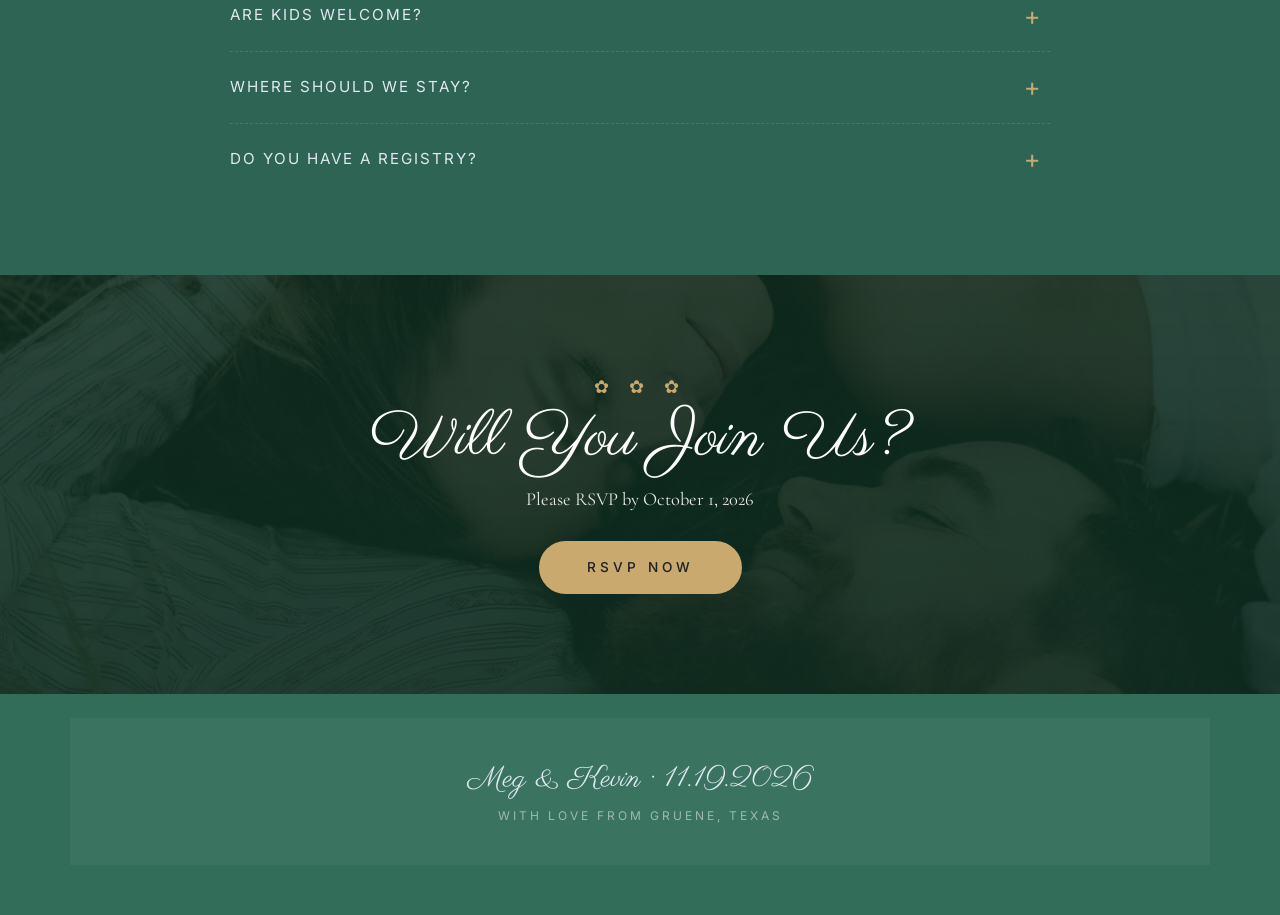
==== commit 13a22b3e: "Fix mobile layout issues - Countdown: cells now flex to share one row instead of wrapping onto a   s" ====
--- a/index.html
+++ b/index.html
@@ -255,6 +255,51 @@
     .lodging-note { text-align: center; font-size: 0.95rem; color: rgba(255,255,255,0.65); font-style: italic; margin: 12px 0 0; }
     .lodging-tip { background: rgba(201,169,110,0.1); border: 1px solid rgba(201,169,110,0.3); border-radius: 10px; padding: 24px 28px; margin-top: 40px; text-align: center; }
     .lodging-tip p { color: rgba(255,255,255,0.85); margin: 0; line-height: 1.7; font-size: 1rem; }
+
+    /* MOBILE REFINEMENTS */
+    @media (max-width: 991.98px) {
+      /* fixed backgrounds render badly (zoomed / jumpy) on touch browsers */
+      .hero-preview, .parallax-divider { background-attachment: scroll; }
+
+      /* AOS parks fade-left/right 100px to the side before they animate in,
+         which hangs off the right edge on a narrow screen — slide up instead */
+      html:not(.no-js) [data-aos="fade-left"][data-aos],
+      html:not(.no-js) [data-aos="fade-right"][data-aos] {
+        transform: translate3d(0, 40px, 0);
+      }
+    }
+
+    @media (max-width: 575.98px) {
+      /* countdown: four cells share the row instead of wrapping to two lines */
+      .countdown-row { gap: 8px; margin-top: 36px; flex-wrap: nowrap; }
+      .countdown-cell { flex: 1 1 0; min-width: 0; padding: 14px 4px; }
+      .countdown-cell .num { font-size: 1.7rem; }
+      .countdown-cell .lbl { font-size: 0.55rem; letter-spacing: 1px; margin-top: 6px; }
+
+      /* the gx-5 gutter is wider than the container padding, which pushed the
+         portrait past the right edge of the screen */
+      #about .row { --bs-gutter-x: 1.5rem; }
+      /* the offset gold frame reads as a misalignment at this width */
+      .about-portrait-wrap { padding: 0; margin-bottom: 28px; }
+      .about-portrait-wrap::before { display: none; }
+
+      /* these sections sit outside a .container, so they need their own gutter */
+      .schedule-wrap, .faq-wrap { padding-left: 16px; padding-right: 16px; }
+
+      .hero-preview { padding: 110px 16px 60px; }
+      .hero-preview .date-line { font-size: 0.75rem; letter-spacing: 3px; }
+
+      /* schedule: stack the time above the event so neither gets squeezed */
+      .schedule-row { flex-direction: column; padding: 18px 0; }
+      .schedule-time { min-width: 0; font-size: 1.7rem; margin-bottom: 4px; }
+
+      .section-title-preview { padding: 24px 16px 30px; }
+      .section-title-preview h2 { font-size: clamp(2rem, 8.5vw, 2.6rem); }
+      .party-group-title { font-size: 1.9rem; }
+      .party-body { padding: 18px 20px 22px; }
+      .info-card { padding: 28px 20px; }
+      .rsvp-cta-section { padding: 70px 16px; }
+    }
   </style>
 </head>
 
